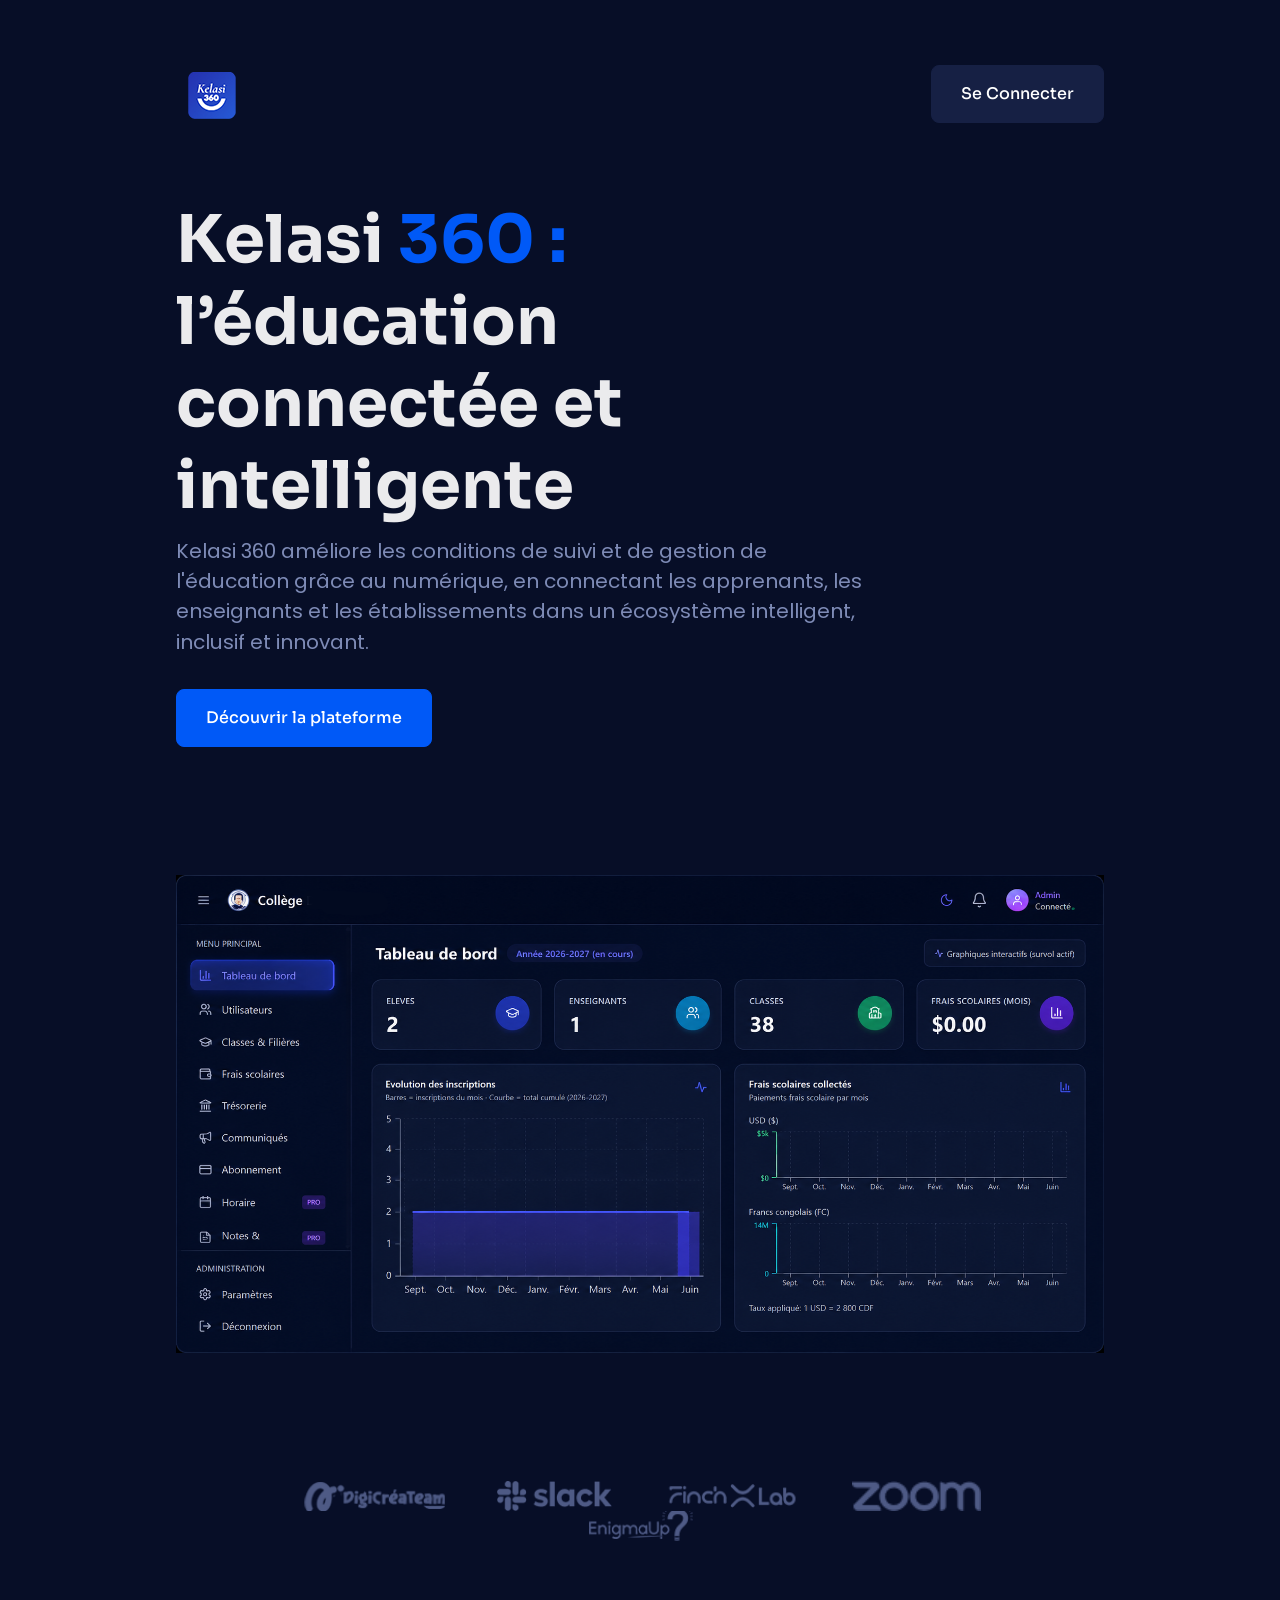
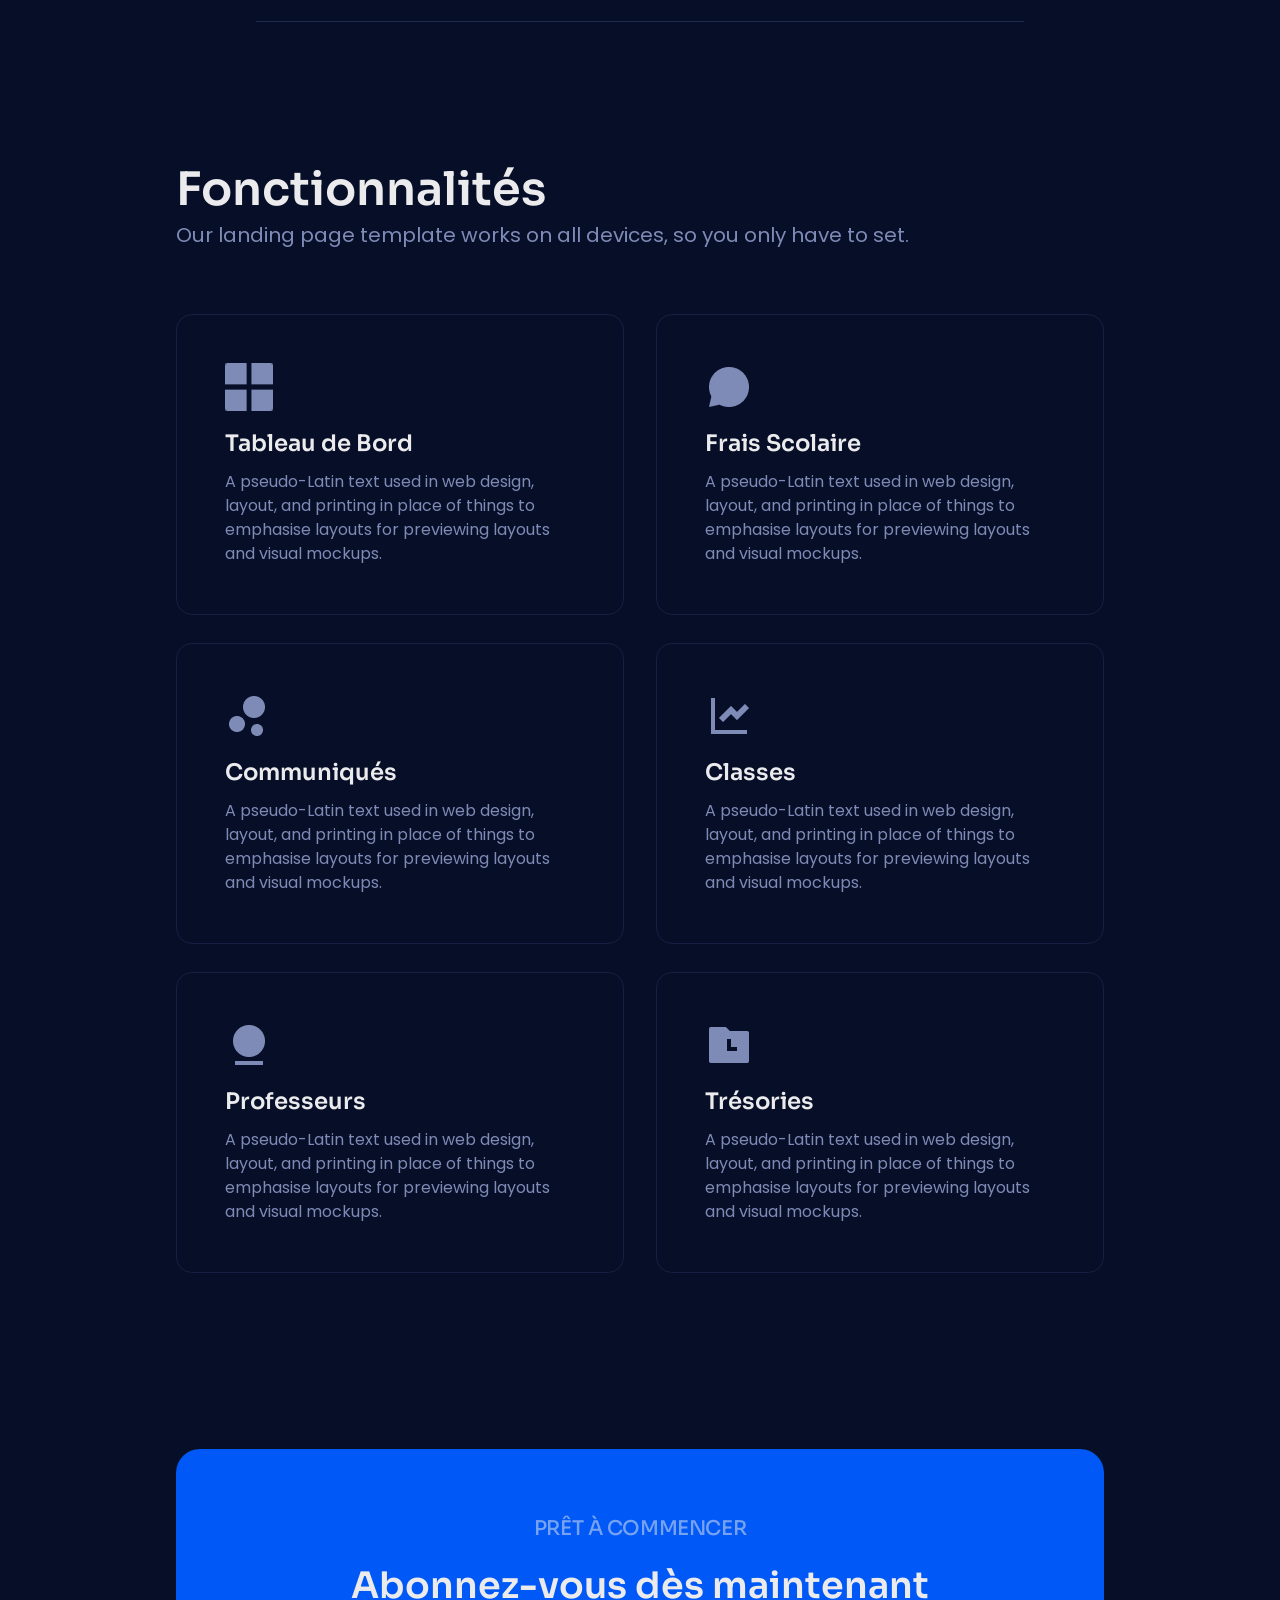
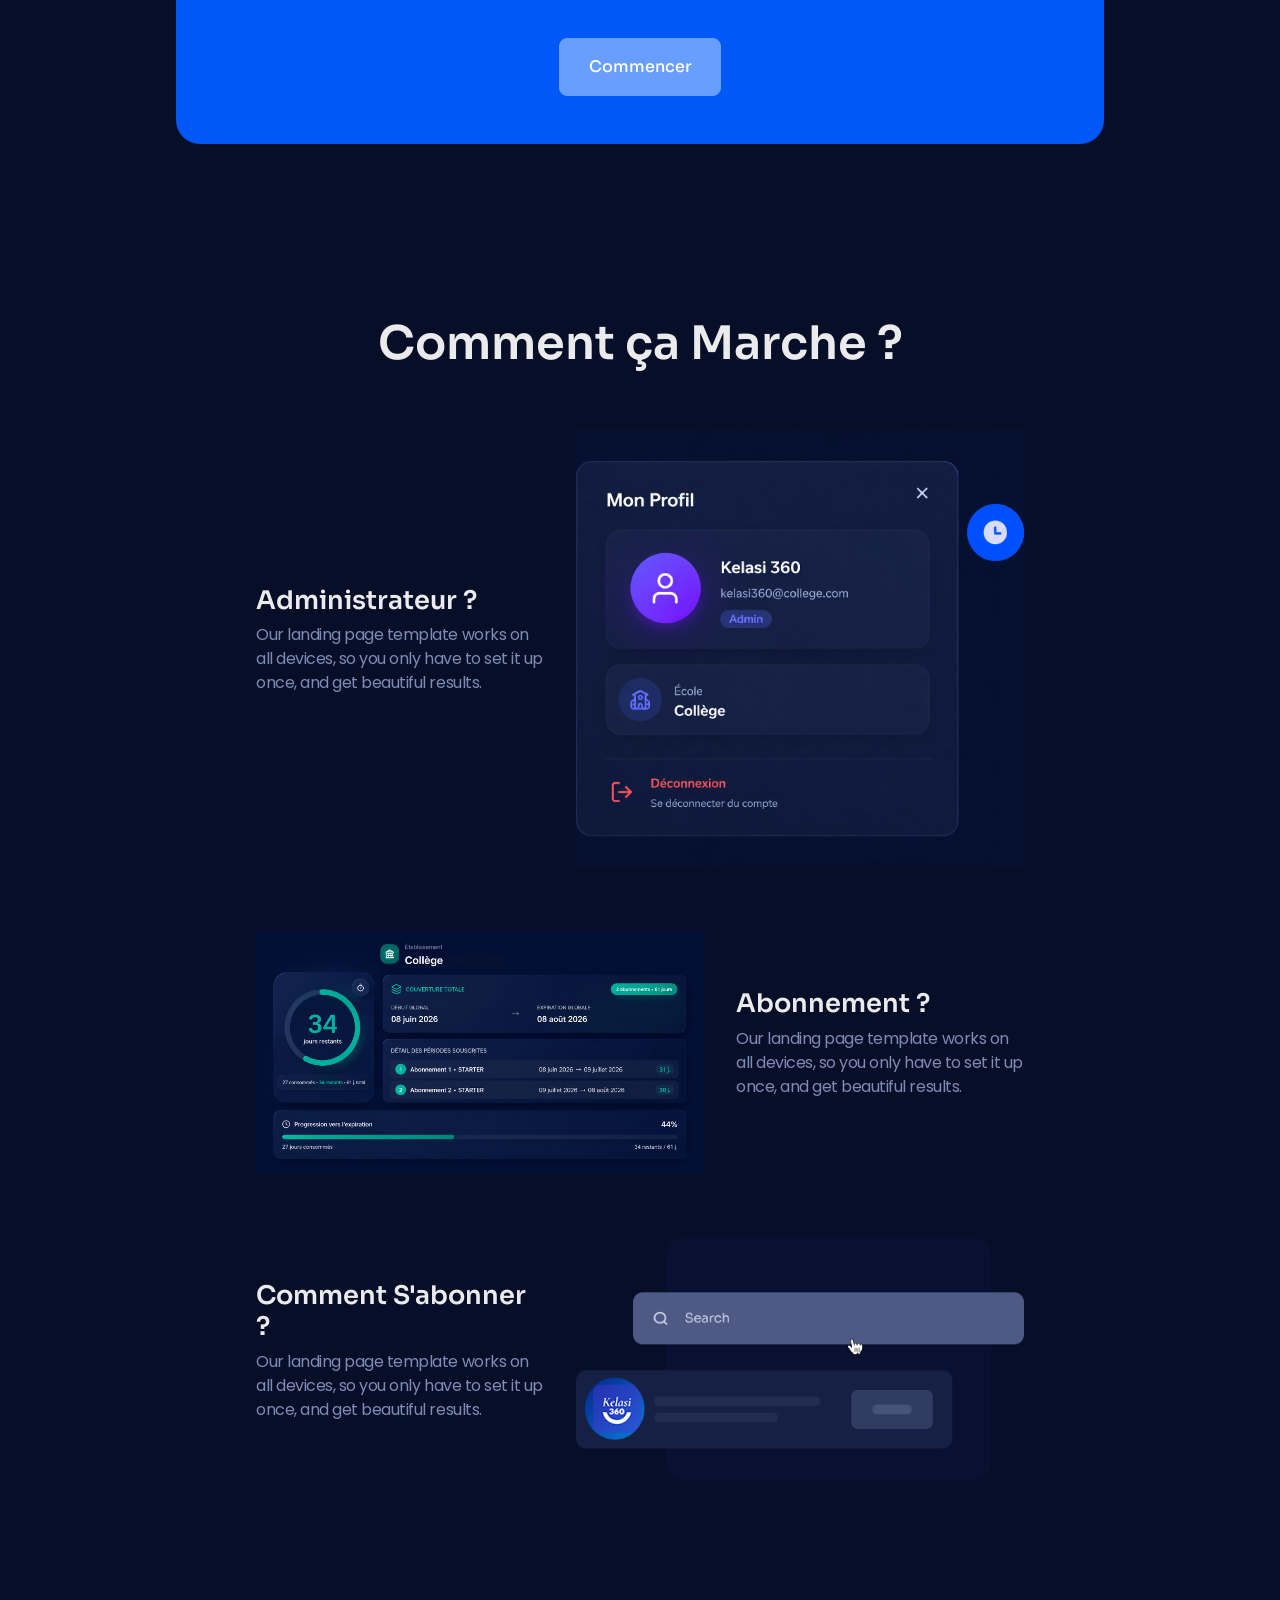
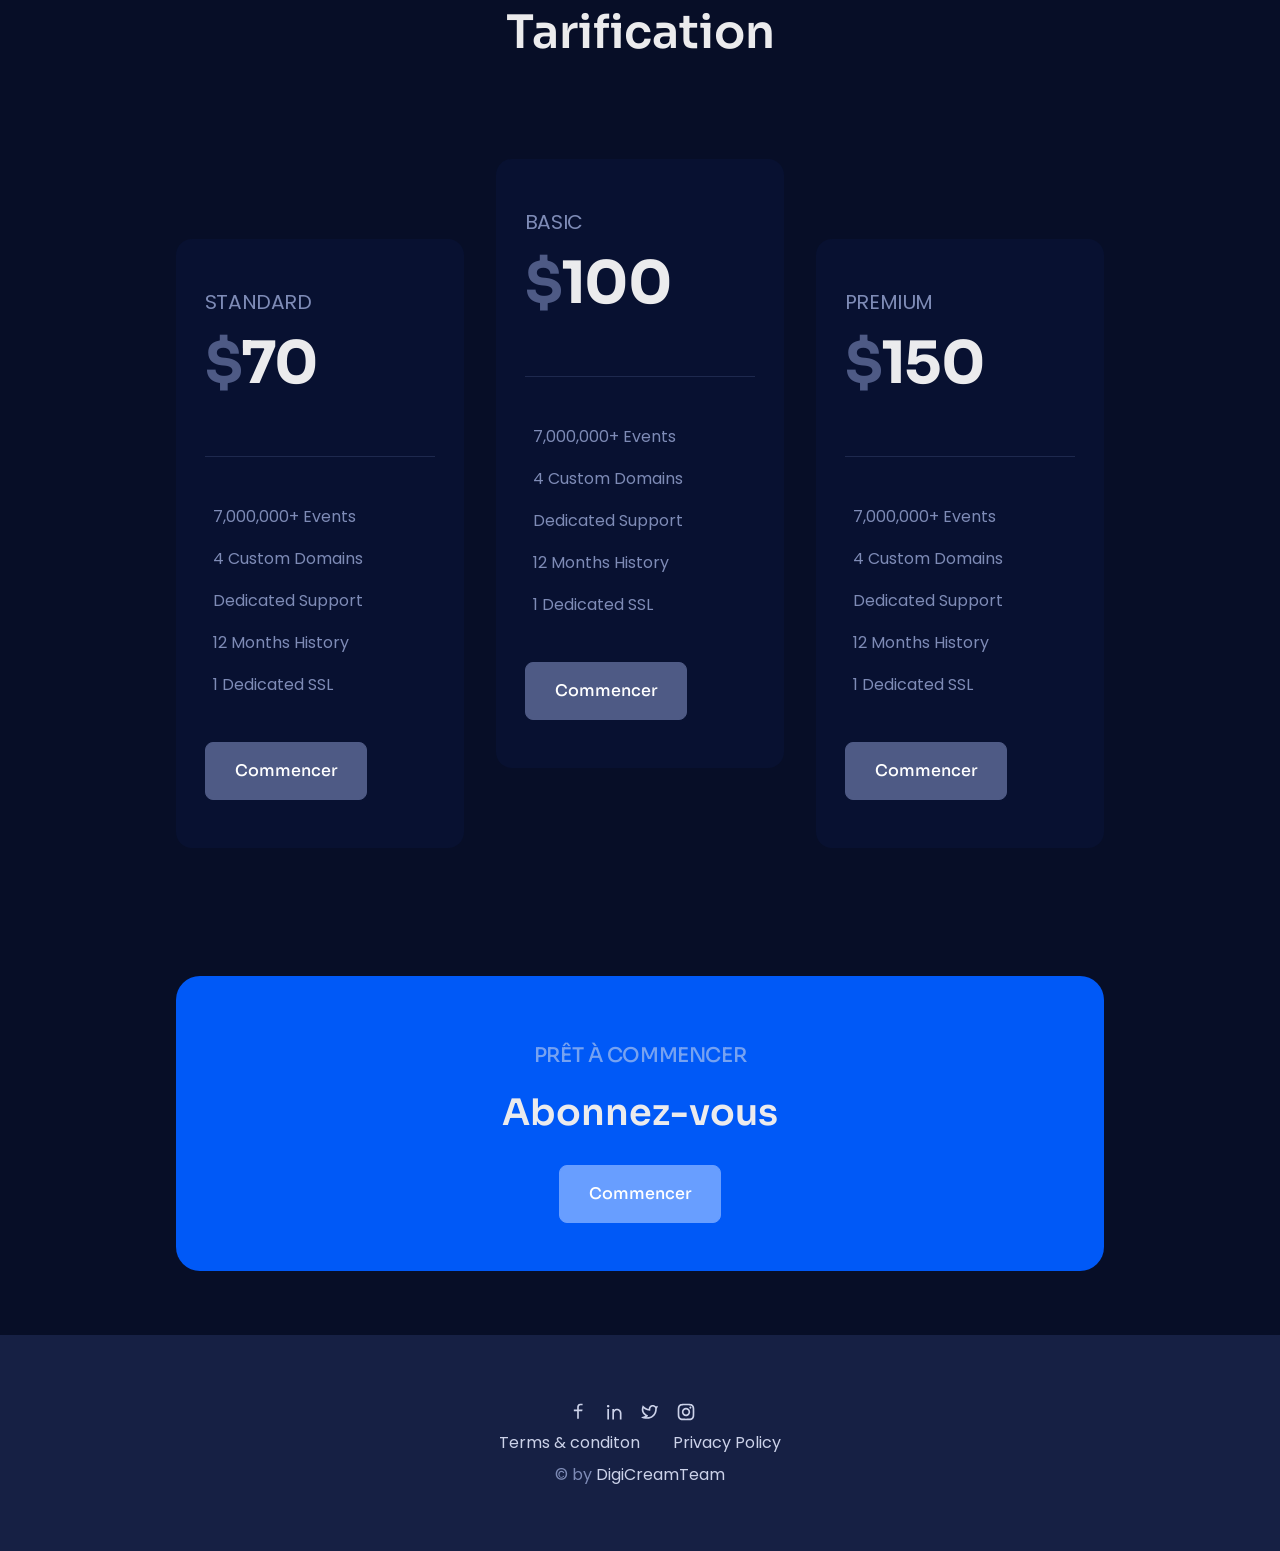
==== index.html @ bdb2fb19 "Add files via upload" ====
<!DOCTYPE html>
<html lang="en-US" dir="ltr">

  <head>
    <meta charset="utf-8">
    <meta http-equiv="X-UA-Compatible" content="IE=edge">
    <meta name="viewport" content="width=device-width, initial-scale=1">


    <!-- ===============================================-->
    <!--    Document Title-->
    <!-- ===============================================-->
    <title>Kelasi 360</title>


    <!-- ===============================================-->
    <!--    Favicons-->
    <!-- ===============================================-->
    <link rel="shortcut icon" type="image/x-icon" href="assets/img/gallery/logo.png">


    <!-- ===============================================-->
    <!--    Stylesheets-->
    <!-- ===============================================-->
    <link rel="stylesheet" href="assets/img/gallery/logo.png">
    <link href="assets/css/theme.css" rel="stylesheet" />

    <link href="assets/img/gallery/logo.png" rel="stylesheet">
  </head>


  <body>

    <!-- ===============================================-->
    <!--    Main Content-->
    <!-- ===============================================-->
    <main class="main" id="top">
      <nav class="navbar navbar-light sticky-top" data-navbar-darken-on-scroll="900">
        <div class="container pt-2"><a class="navbar-brand" href="index.html"> <img src="assets/img/gallery/logo.png" alt="..." /></a>
          <div class="navbar-nav ms-auto">
            <button class="btn btn-secondary">Se Connecter</button>
          </div>
        </div>
      </nav>


      <!-- ============================================-->
      <!-- <section> begin ============================-->
      <section class="mt-6">

        <div class="container">
          <div class="row align-items-center" style="margin-top: -70px;"> 
            <div class="col-md-9 col-lg-8 col-xl-5">
              <h1 class="display-3 lh-sm">Kelasi <span style="color:#0059F7;">360 : </span>  l’éducation connectée et intelligente</h1>
            </div>
            <div class="col-md-9 col-xl-5">
              <p class="fs-2">Kelasi 360 améliore les conditions de suivi et de gestion de l'éducation grâce au numérique,
              en connectant les apprenants, les enseignants et les établissements dans un écosystème intelligent,
              inclusif et innovant.</p>
              <button class="btn btn-primary mt-3">Découvrir la plateforme</button>
            </div>
          </div>
        </div>
        <!-- end of .container-->

      </section>
      <!-- <section> close ============================-->
      <!-- ============================================-->




      <!-- ============================================-->
      <!-- <section> begin ============================-->
      <section>

        <div class="container"><img class="img-fluid" src="assets/img/gallery/dashboard.png" alt="Dashboard" />
        </div>
        <!-- end of .container-->

      </section>
      <!-- <section> close ============================-->
      <!-- ============================================-->




      <!-- ============================================-->
      <!-- <section> begin ============================-->
      <section>

        <div class="container">
          <div class="row mx-md-5 px-md-5 d-flex justify-content-evenly">
            <div class="col-4 col-lg-auto mt-5 mt-lg-0"><img src="assets/img/gallery/brands/google.png" alt="Google" style="height:30px;" /></div>
            <div class="col-4 col-lg-auto mt-5 mt-lg-0"><img src="assets/img/gallery/brands/slack.png" alt="Slack" style="height:30px;" /></div>
            <div class="col-4 col-lg-auto mt-5 mt-lg-0"><img src="assets/img/gallery/brands/amazon.png" alt="Amazon" style="height:30px;" /></div>
            <div class="col-4 col-lg-auto mt-5 mt-lg-0"><img src="assets/img/gallery/brands/zoom.png" alt="Zoom" style="height:30px;" /></div>
            <div class="col-4 col-lg-auto mt-5 mt-lg-0"><img src="assets/img/gallery/brands/netflix.png" alt="Netflix" style="height:30px;" /></div>
          </div>
          <div class="px-xl-8 px-md-7">
            <hr class="mt-7 text-1000" />
          </div>
        </div>
        <!-- end of .container-->

      </section>
      <!-- <section> close ============================-->
      <!-- ============================================-->




      <!-- ============================================-->
      <!-- <section> begin ============================-->
      <section>

        <div class="container">
          <h1 class="display-6 fw-semi-bold"> Fonctionnalités </h1>
          <p class="fs-2">Our landing page template works on all devices, so you only have to set.</p>
          <div class="row mb-4 mt-6">
            <div class="col-md-6">
              <div class="border rounded-1 border-700 h-100 features-items">
                <div class="p-5"><img src="assets/img/gallery/dashboardicon.png" alt="Dashboard" style="width:48px;height:48px;" />
                  <h3 class="pt-3 lh-base">Tableau de Bord</h3>
                  <p class="mb-0">A pseudo-Latin text used in web design, layout, and printing in place of things to emphasise layouts for previewing layouts and visual mockups.</p>
                </div>
              </div>
            </div>
            <div class="col-md-6">
              <div class="border rounded-1 border-700 h-100 features-items">
                <div class="p-5"><img src="assets/img/gallery/comment.png" alt="Comment" style="width:48px;height:48px;" />
                  <h3 class="pt-3 lh-base">Frais Scolaire</h3>
                  <p class="mb-0">A pseudo-Latin text used in web design, layout, and printing in place of things to emphasise layouts for previewing layouts and visual mockups.</p>
                </div>
              </div>
            </div>
          </div>
          <div class="row mb-4">
            <div class="col-md-6">
              <div class="border rounded-1 border-700 h-100 features-items">
                <div class="p-5"><img src="assets/img/gallery/trilored.png" alt="Tailored" style="width:48px;height:48px;" />
                  <h3 class="pt-3 lh-base">Communiqués</h3>
                  <p class="mb-0">A pseudo-Latin text used in web design, layout, and printing in place of things to emphasise layouts for previewing layouts and visual mockups.</p>
                </div>
              </div>
            </div>
            <div class="col-md-6">
              <div class="border rounded-1 border-700 h-100 features-items">
                <div class="p-5"><img src="assets/img/gallery/statistics.png" alt="Statistic" style="width:48px;height:48px;" />
                  <h3 class="pt-3 lh-base">Classes</h3>
                  <p class="mb-0">A pseudo-Latin text used in web design, layout, and printing in place of things to emphasise layouts for previewing layouts and visual mockups.</p>
                </div>
              </div>
            </div>
          </div>
          <div class="row">
            <div class="col-md-6">
              <div class="border rounded-1 border-700 h-100 features-items">
                <div class="p-5"><img src="assets/img/gallery/profile.png" alt="Profiles" style="width:48px;height:48px;" />
                  <h3 class="pt-3 lh-base">Professeurs</h3>
                  <p class="mb-0">A pseudo-Latin text used in web design, layout, and printing in place of things to emphasise layouts for previewing layouts and visual mockups.</p>
                </div>
              </div>
            </div>
            <div class="col-md-6">
              <div class="border rounded-1 border-700 h-100 features-items">
                <div class="p-5"><img src="assets/img/gallery/folder.png" alt="Folders" style="width:48px;height:48px;" />
                  <h3 class="pt-3 lh-base">Trésories</h3>
                  <p class="mb-0">A pseudo-Latin text used in web design, layout, and printing in place of things to emphasise layouts for previewing layouts and visual mockups.</p>
                </div>
              </div>
            </div>
          </div>
        </div>
        <!-- end of .container-->

      </section>
      <!-- <section> close ============================-->
      <!-- ============================================-->




      <!-- ============================================-->
      <!-- <section> begin ============================-->
      <section class="mt-5">

        <div class="container">
          <div class="text-center">
            <div class="p-5 bg-primary rounded-3">
              <div class="py-3">
                <h4 class="opacity-50 ls-2 lh-base fw-medium">PRÊT À COMMENCER</h4>
                <h2 class="mt-3 fs-4 fs-sm-7 latter-sp-3 lh-base fw-semi-bold">Abonnez-vous dès maintenant</h2>
              </div>
              <div class="flex-center d-flex">
                <button class="btn btn-info">Commencer <span class="fas fa-arrow-right"></span></button>
              </div>
            </div>
          </div>
        </div>
        <!-- end of .container-->

      </section>
      <!-- <section> close ============================-->
      <!-- ============================================-->




      <!-- ============================================-->
      <!-- <section> begin ============================-->
      <section class="mt-5">

        <div class="container">
          <div class="text-center">
            <h1 class="display-6 fw-semi-bold">Comment ça Marche ?</h1>
          </div>
          <div class="row mt-6 flex-center justify-content-xl-evenly px-xl-5">
            <div class="col-md-7 col-lg-6 order-md-1"><img class="w-100" src="assets/img/gallery/comment1.png" alt="..." /></div>
            <div class="col-md-5 col-lg-4">
              <h3 class="fs-xl-7 fs-lg-4 fs-md-3 mt-5 mt-md-0">Administrateur ?</h3>
              <p class="fs-xl-1 ls-3 pe-xl-2"> Our landing page template works on all devices, so you only have to set it up once, and get beautiful results.</p>
            </div>
          </div>
          <div class="row mt-6 flex-center justify-content-xl-evenly px-xl-5">
            <div class="col-md-7 col-lg-6 false"><img class="w-100" src="assets/img/gallery/comment2.png" alt="..." /></div>
            <div class="col-md-5 col-lg-4">
              <h3 class="fs-xl-7 fs-lg-4 fs-md-3 mt-5 mt-md-0">Abonnement ?</h3>
              <p class="fs-xl-1 ls-3 pe-xl-2"> Our landing page template works on all devices, so you only have to set it up once, and get beautiful results.</p>
            </div>
          </div>
          <div class="row mt-6 flex-center justify-content-xl-evenly px-xl-5">
            <div class="col-md-7 col-lg-6 order-md-1"><img class="w-100" src="assets/img/gallery/comment3.png" alt="..." /></div>
            <div class="col-md-5 col-lg-4">
              <h3 class="fs-xl-7 fs-lg-4 fs-md-3 mt-5 mt-md-0">Comment S'abonner ?</h3>
              <p class="fs-xl-1 ls-3 pe-xl-2"> Our landing page template works on all devices, so you only have to set it up once, and get beautiful results.</p>
            </div>
          </div>
        </div>
        <!-- end of .container-->

      </section>
      <!-- <section> close ============================-->
      <!-- ============================================-->




      <!-- ============================================-->
      <!-- <section> begin ============================-->
      <section>

        <div class="container-lg">
          <div class="text-center"> 
            <h1 class="display-6 fw-semi-bold">Tarification</h1>
          </div>
          <div class="row flex-center">
            <div class="col-sm-9 col-md-4 mt-3">
              <div class="py-5 px-4 px-md-3 px-lg-4 rounded-1 bg-800 plans-cards mt-md-9">
                <p class="fs-2 ls-2">STANDARD</p>
                <h1 class="display-4 ls-3"><span class="text-600">$</span>70</h1>
                <hr class="hr mt-6 text-1000" />
                <ul class="mt-5 ps-0">
                  <li class="pricing-lists"><i class="fas fa-check-circle fa-lg me-2 text-600"></i>7,000,000+ Events</li>
                  <li class="pricing-lists"><i class="fas fa-check-circle fa-lg me-2 text-600"></i>4 Custom Domains</li>
                  <li class="pricing-lists"><i class="fas fa-check-circle fa-lg me-2 text-600"></i>Dedicated Support </li>
                  <li class="pricing-lists"><i class="fas fa-check-circle fa-lg me-2 text-600"></i>12 Months History</li>
                  <li class="pricing-lists"><i class="fas fa-check-circle fa-lg me-2 text-600"></i>1 Dedicated SSL</li>
                </ul>
                <button class="btn btn-gray mt-4">Commencer <span class="fas fa-arrow-right"></span></button>
              </div>
            </div>
            <div class="col-sm-9 col-md-4 mt-3">
              <div class="py-5 px-4 px-md-3 px-lg-4 rounded-1 bg-800 plans-cards mt-0">
                <p class="fs-2 ls-2">BASIC</p>
                <h1 class="display-4 ls-3"><span class="text-600">$</span>100</h1>
                <hr class="hr mt-6 text-1000" />
                <ul class="mt-5 ps-0">
                  <li class="pricing-lists"><i class="fas fa-check-circle fa-lg me-2 text-600"></i>7,000,000+ Events</li>
                  <li class="pricing-lists"><i class="fas fa-check-circle fa-lg me-2 text-600"></i>4 Custom Domains</li>
                  <li class="pricing-lists"><i class="fas fa-check-circle fa-lg me-2 text-600"></i>Dedicated Support </li>
                  <li class="pricing-lists"><i class="fas fa-check-circle fa-lg me-2 text-600"></i>12 Months History</li>
                  <li class="pricing-lists"><i class="fas fa-check-circle fa-lg me-2 text-600"></i>1 Dedicated SSL</li>
                </ul>
                <button class="btn btn-gray mt-4">Commencer <span class="fas fa-arrow-right"></span></button>
              </div>
            </div>
            <div class="col-sm-9 col-md-4 mt-3">
              <div class="py-5 px-4 px-md-3 px-lg-4 rounded-1 bg-800 plans-cards mt-md-9">
                <p class="fs-2 ls-2">PREMIUM</p>
                <h1 class="display-4 ls-3"><span class="text-600">$</span>150</h1>
                <hr class="hr mt-6 text-1000" />
                <ul class="mt-5 ps-0">
                  <li class="pricing-lists"><i class="fas fa-check-circle fa-lg me-2 text-600"></i>7,000,000+ Events</li>
                  <li class="pricing-lists"><i class="fas fa-check-circle fa-lg me-2 text-600"></i>4 Custom Domains</li>
                  <li class="pricing-lists"><i class="fas fa-check-circle fa-lg me-2 text-600"></i>Dedicated Support </li>
                  <li class="pricing-lists"><i class="fas fa-check-circle fa-lg me-2 text-600"></i>12 Months History</li>
                  <li class="pricing-lists"><i class="fas fa-check-circle fa-lg me-2 text-600"></i>1 Dedicated SSL</li>
                </ul>
                <button class="btn btn-gray mt-4">Commencer <span class="fas fa-arrow-right"></span></button>
              </div>
            </div>
          </div>
        </div>
        <!-- end of .container-->

      </section>
      <!-- <section> close ============================-->
      <!-- ============================================-->




      <!-- ============================================-->
      <!-- <section> begin ============================-->
      <section>

        <div class="container">
          <div class="text-center text-xl-start">
            <div class="p-5 bg-primary rounded-3 d-flex flex-column justify-content-xl-between flex-xl-row">
              <div class="py-3">
                <h4 class="opacity-50 ls-2 lh-base fw-medium">PRÊT À COMMENCER</h4>
                <h2 class="mt-3 fs-4 fs-sm-7 latter-sp-3 lh-base fw-semi-bold">Abonnez-vous</h2>
              </div>
              <div class="flex-center d-flex">
                <button class="btn btn-info">Commencer <span class="fas fa-arrow-right"></span></button>
              </div>
            </div>
          </div>
        </div>
        <!-- end of .container-->

      </section>
      <!-- <section> close ============================-->
      <!-- ============================================-->




      <!-- ============================================-->
      <!-- <section> begin ============================-->
      <section class="bg-secondary">

        <div class="container">
          <div class="row">
            <div class="col-xl-3 text-center text-xl-start"><a href="#!"><img class="footer-img me-xl-5 me-3" src="assets/img/gallery/facebook-line1.svg" alt="fb" style="width:20px;height:20px;" /></a><a href="#!"><img class="footer-img me-xl-5 me-3" src="assets/img/gallery/linkedin-line1.svg" alt="in" style="width:20px;height:20px;" /></a><a href="#!"><img class="footer-img me-xl-5 me-3" src="assets/img/gallery/twitter-line1.svg" alt="twitter" style="width:20px;height:20px;" /></a><a href="#!"><img class="footer-img me-xl-5 me-3" src="assets/img/gallery/instagram-line1.svg" alt="instragram" style="width:20px;height:20px;" /></a>
            </div>
            <div class="col-xl-4 pt-2 pt-xl-0">
              <p class="mb-0 text-center text-xl-end"><a class="text-300 text-decoration-none footer-link" href="#!"> Terms &amp; conditon </a><a class="text-300 text-decoration-none footer-link ps-4" href="#!">Privacy Policy </a>
              </p>
            </div>
            <div class="col-xl-5 pt-2 pt-xl-0 text-center text-xl-end">
              <p class="mb-0">&copy; by <a class="text-300" href="https://www.Digicreateam.com/" target="_blank"> DigiCreamTeam</a></p>
            </div>
          </div>
        </div>
        <!-- end of .container-->

      </section>
      <!-- <section> close ============================-->
      <!-- ============================================-->


    </main>
    <!-- ===============================================-->
    <!--    End of Main Content-->
    <!-- ===============================================-->




    <!-- ===============================================-->
    <!--    JavaScripts-->
    <!-- ===============================================-->
    <script src="vendors/@popperjs/popper.min.js"></script>
    <script src="vendors/bootstrap/bootstrap.min.js"></script>
    <script src="vendors/is/is.min.js"></script>
    <script src="vendors/swiper/swiper-bundle.min.js"></script>
    <link rel="preconnect" href="https://fonts.gstatic.com">
    <link href="https://fonts.googleapis.com/css2?family=Sora:wght@100;200;300;400;500;600;700;800&amp;display=swap" rel="stylesheet">
    <script src="assets/js/theme.js"></script>

    <link href="https://fonts.googleapis.com/css2?family=Poppins:ital,wght@0,200;0,300;0,400;0,500;0,600;0,700;0,800;0,900;1,200;1,300;1,400&amp;display=swap" rel="stylesheet">
  </body>

</html>
---- assets/css/theme.css ----
/* -------------------------------------------------------------------------- */
/*                                 Theme                                      */
/* -------------------------------------------------------------------------- */
/* prettier-ignore */
/* -------------------------------------------------------------------------- */
/*                                  Utilities                                 */
/* -------------------------------------------------------------------------- */
/*-----------------------------------------------
|   Bootstrap Styles
-----------------------------------------------*/
/*!
 * Bootstrap v5.0.0-alpha1 (https://getbootstrap.com/)
 * Copyright 2011-2020 The Bootstrap Authors
 * Copyright 2011-2020 Twitter, Inc.
 * Licensed under MIT (https://github.com/twbs/bootstrap/blob/main/LICENSE)
 */
:root {
  --bs-blue: #0059F7;
  --bs-indigo: #53ACF8;
  --bs-purple: #ad45f6;
  --bs-pink: #f6458e;
  --bs-red: #F55767;
  --bs-orange: #f6d845;
  --bs-yellow: #FFA024;
  --bs-green: #66BB6A;
  --bs-teal: #299EF3;
  --bs-cyan: #689EFF;
  --bs-white: #fff;
  --bs-gray: #4E5A85;
  --bs-gray-dark: #081131;
  --bs-primary: #0059F7;
  --bs-secondary: #162044;
  --bs-success: #66BB6A;
  --bs-info: #689EFF;
  --bs-warning: #FFA024;
  --bs-danger: #F55767;
  --bs-light: #F9FAFD;
  --bs-dark: #070E27;
  --bs-gray: #4E5A85;
  --bs-font-sans-serif: "Sora", "sans-serif", -apple-system, BlinkMacSystemFont, "Segoe UI", "Helvetica Neue", Arial, sans-serif, "Apple Color Emoji", "Segoe UI Emoji", "Segoe UI Symbol";
  --bs-font-monospace: "SFMono-Regular", Menlo, Monaco, Consolas, "Liberation Mono", "Courier New", monospace;
  --bs-gradient: linear-gradient(180deg, rgba(255, 255, 255, 0.15), rgba(255, 255, 255, 0));
}

*,
*::before,
*::after {
  -webkit-box-sizing: border-box;
  box-sizing: border-box;
}

@media (prefers-reduced-motion: no-preference) {
  :root {
    scroll-behavior: smooth;
  }
}

body {
  margin: 0;
  font-family: "Poppins", -apple-system, BlinkMacSystemFont, "Segoe UI", "Helvetica Neue", Arial, sans-serif, "Apple Color Emoji", "Segoe UI Emoji", "Segoe UI Symbol";
  font-size: 1rem;
  font-weight: 400;
  line-height: 1.5;
  color: #7E8BB6;
  background-color: #070E27;
  -webkit-text-size-adjust: 100%;
  -webkit-tap-highlight-color: rgba(0, 0, 0, 0);
}

[tabindex="-1"]:focus:not(:focus-visible) {
  outline: 0 !important;
}

hr {
  margin: 1rem 0;
  color: #CCD2E9;
  background-color: currentColor;
  border: 0;
  opacity: 1;
}

hr:not([size]) {
  height: 1px;
}

h1, .h1, h2, .h2, h3, .h3, h4, .h4, h5, .h5, h6, .h6 {
  margin-top: 0;
  margin-bottom: 0.5rem;
  font-family: "Sora", "sans-serif", -apple-system, BlinkMacSystemFont, "Segoe UI", "Helvetica Neue", Arial, sans-serif, "Apple Color Emoji", "Segoe UI Emoji", "Segoe UI Symbol";
  font-weight: 600;
  line-height: 1.2;
  color: #EBEBED;
}

h1, .h1 {
  font-size: calc(1.3052rem + 0.66244vw);
}

@media (min-width: 1200px) {
  h1, .h1 {
    font-size: 1.80203rem;
  }
}

h2, .h2 {
  font-size: calc(1.28518rem + 0.42217vw);
}

@media (min-width: 1200px) {
  h2, .h2 {
    font-size: 1.60181rem;
  }
}

h3, .h3 {
  font-size: calc(1.26738rem + 0.20859vw);
}

@media (min-width: 1200px) {
  h3, .h3 {
    font-size: 1.42383rem;
  }
}

h4, .h4 {
  font-size: calc(1.25156rem + 0.01875vw);
}

@media (min-width: 1200px) {
  h4, .h4 {
    font-size: 1.26563rem;
  }
}

h5, .h5 {
  font-size: 1.125rem;
}

h6, .h6 {
  font-size: 0.88889rem;
}

p {
  margin-top: 0;
  margin-bottom: 1rem;
}

abbr[title],
abbr[data-bs-original-title] {
  text-decoration: underline;
  -webkit-text-decoration: underline dotted;
  text-decoration: underline dotted;
  cursor: help;
  -webkit-text-decoration-skip-ink: none;
  text-decoration-skip-ink: none;
}

address {
  margin-bottom: 1rem;
  font-style: normal;
  line-height: inherit;
}

ol,
ul {
  padding-left: 2rem;
}

ol,
ul,
dl {
  margin-top: 0;
  margin-bottom: 1rem;
}

ol ol,
ul ul,
ol ul,
ul ol {
  margin-bottom: 0;
}

dt {
  font-weight: 700;
}

dd {
  margin-bottom: .5rem;
  margin-left: 0;
}

blockquote {
  margin: 0 0 1rem;
}

b,
strong {
  font-weight: 800;
}

small, .small {
  font-size: 75%;
}

mark, .mark {
  padding: 0.2em;
  background-color: #fcf8e3;
}

sub,
sup {
  position: relative;
  font-size: 0.75em;
  line-height: 0;
  vertical-align: baseline;
}

sub {
  bottom: -.25em;
}

sup {
  top: -.5em;
}

a {
  color: #0059F7;
  text-decoration: none;
}

a:hover {
  color: #0047c6;
  text-decoration: underline;
}

a:not([href]):not([class]), a:not([href]):not([class]):hover {
  color: inherit;
  text-decoration: none;
}

pre,
code,
kbd,
samp {
  font-family: var(--bs-font-monospace);
  font-size: 1em;
  direction: ltr /* rtl:ignore */;
  unicode-bidi: bidi-override;
}

pre {
  display: block;
  margin-top: 0;
  margin-bottom: 1rem;
  overflow: auto;
  font-size: 75%;
}

pre code {
  font-size: inherit;
  color: inherit;
  word-break: normal;
}

code {
  font-size: 75%;
  color: #f6458e;
  word-wrap: break-word;
}

a > code {
  color: inherit;
}

kbd {
  padding: 0.2rem 0.4rem;
  font-size: 75%;
  color: #fff;
  background-color: #070E27;
  border-radius: 1rem;
}

kbd kbd {
  padding: 0;
  font-size: 1em;
  font-weight: 700;
}

figure {
  margin: 0 0 1rem;
}

img,
svg {
  vertical-align: middle;
}

table {
  caption-side: bottom;
  border-collapse: collapse;
}

caption {
  padding-top: 0.5rem;
  padding-bottom: 0.5rem;
  color: #7E8BB6;
  text-align: left;
}

th {
  text-align: inherit;
  text-align: -webkit-match-parent;
}

thead,
tbody,
tfoot,
tr,
td,
th {
  border-color: inherit;
  border-style: solid;
  border-width: 0;
}

label {
  display: inline-block;
}

button {
  border-radius: 0;
}

button:focus:not(:focus-visible) {
  outline: 0;
}

input,
button,
select,
optgroup,
textarea {
  margin: 0;
  font-family: inherit;
  font-size: inherit;
  line-height: inherit;
}

button,
select {
  text-transform: none;
}

[role="button"] {
  cursor: pointer;
}

select {
  word-wrap: normal;
}

[list]::-webkit-calendar-picker-indicator {
  display: none;
}

button,
[type="button"],
[type="reset"],
[type="submit"] {
  -webkit-appearance: button;
}

button:not(:disabled),
[type="button"]:not(:disabled),
[type="reset"]:not(:disabled),
[type="submit"]:not(:disabled) {
  cursor: pointer;
}

::-moz-focus-inner {
  padding: 0;
  border-style: none;
}

textarea {
  resize: vertical;
}

fieldset {
  min-width: 0;
  padding: 0;
  margin: 0;
  border: 0;
}

legend {
  float: left;
  width: 100%;
  padding: 0;
  margin-bottom: 0.5rem;
  font-size: calc(1.275rem + 0.3vw);
  line-height: inherit;
}

@media (min-width: 1200px) {
  legend {
    font-size: 1.5rem;
  }
}

legend + * {
  clear: left;
}

::-webkit-datetime-edit-fields-wrapper,
::-webkit-datetime-edit-text,
::-webkit-datetime-edit-minute,
::-webkit-datetime-edit-hour-field,
::-webkit-datetime-edit-day-field,
::-webkit-datetime-edit-month-field,
::-webkit-datetime-edit-year-field {
  padding: 0;
}

::-webkit-inner-spin-button {
  height: auto;
}

[type="search"] {
  outline-offset: -2px;
  -webkit-appearance: textfield;
}

/* rtl:raw:
[type="tel"],
[type="url"],
[type="email"],
[type="number"] {
  direction: ltr;
}
*/
::-webkit-search-decoration {
  -webkit-appearance: none;
}

::-webkit-color-swatch-wrapper {
  padding: 0;
}

::file-selector-button {
  font: inherit;
}

::-webkit-file-upload-button {
  font: inherit;
  -webkit-appearance: button;
}

output {
  display: inline-block;
}

iframe {
  border: 0;
}

summary {
  display: list-item;
  cursor: pointer;
}

progress {
  vertical-align: baseline;
}

[hidden] {
  display: none !important;
}

.lead {
  font-size: 1.2rem;
  font-weight: 400;
}

.display-1 {
  font-size: calc(1.64516rem + 4.7419vw);
  font-weight: 700;
  line-height: 1;
}

@media (min-width: 1200px) {
  .display-1 {
    font-size: 5.20158rem;
  }
}

.display-2 {
  font-size: calc(1.58736rem + 4.04835vw);
  font-weight: 700;
  line-height: 1;
}

@media (min-width: 1200px) {
  .display-2 {
    font-size: 4.62363rem;
  }
}

.display-3 {
  font-size: calc(1.53599rem + 3.43187vw);
  font-weight: 700;
  line-height: 1;
}

@media (min-width: 1200px) {
  .display-3 {
    font-size: 4.10989rem;
  }
}

.display-4 {
  font-size: calc(1.49032rem + 2.88388vw);
  font-weight: 700;
  line-height: 1;
}

@media (min-width: 1200px) {
  .display-4 {
    font-size: 3.65324rem;
  }
}

.display-5 {
  font-size: calc(1.44973rem + 2.39679vw);
  font-weight: 700;
  line-height: 1;
}

@media (min-width: 1200px) {
  .display-5 {
    font-size: 3.24732rem;
  }
}

.display-6 {
  font-size: calc(1.41365rem + 1.96381vw);
  font-weight: 700;
  line-height: 1;
}

@media (min-width: 1200px) {
  .display-6 {
    font-size: 2.88651rem;
  }
}

.list-unstyled {
  padding-left: 0;
  list-style: none;
}

.list-inline {
  padding-left: 0;
  list-style: none;
}

.list-inline-item {
  display: inline-block;
}

.list-inline-item:not(:last-child) {
  margin-right: 0.5rem;
}

.initialism {
  font-size: 75%;
  text-transform: uppercase;
}

.blockquote {
  margin-bottom: 1rem;
  font-size: 1.2rem;
}

.blockquote > :last-child {
  margin-bottom: 0;
}

.blockquote-footer {
  margin-top: -1rem;
  margin-bottom: 1rem;
  font-size: 75%;
  color: #4E5A85;
}

.blockquote-footer::before {
  content: "\2014\00A0";
}

.img-fluid {
  max-width: 100%;
  height: auto;
}

.img-thumbnail {
  padding: 0.25rem;
  background-color: #070E27;
  border: 1px solid #CCD2E9;
  border-radius: 0.25rem;
  max-width: 100%;
  height: auto;
}

.figure {
  display: inline-block;
}

.figure-img {
  margin-bottom: 0.5rem;
  line-height: 1;
}

.figure-caption {
  font-size: 75%;
  color: #4E5A85;
}

.container,
.container-fluid,
.container-sm,
.container-md,
.container-lg,
.container-xl,
.container-xxl {
  width: 100%;
  padding-right: var(--bs-gutter-x, 1rem);
  padding-left: var(--bs-gutter-x, 1rem);
  margin-right: auto;
  margin-left: auto;
}

@media (min-width: 576px) {
  .container, .container-sm {
    max-width: 540px;
  }
}

@media (min-width: 768px) {
  .container, .container-sm, .container-md {
    max-width: 720px;
  }
}

@media (min-width: 992px) {
  .container, .container-sm, .container-md, .container-lg {
    max-width: 960px;
  }
}

@media (min-width: 1300px) {
  .container, .container-sm, .container-md, .container-lg, .container-xl {
    max-width: 1240px;
  }
}

@media (min-width: 1540px) {
  .container, .container-sm, .container-md, .container-lg, .container-xl, .container-xxl {
    max-width: 1480px;
  }
}

.row {
  --bs-gutter-x: 2rem;
  --bs-gutter-y: 0;
  display: -webkit-box;
  display: -ms-flexbox;
  display: flex;
  -ms-flex-wrap: wrap;
  flex-wrap: wrap;
  margin-top: calc(var(--bs-gutter-y) * -1);
  margin-right: calc(var(--bs-gutter-x) / -2);
  margin-left: calc(var(--bs-gutter-x) / -2);
}

.row > * {
  -ms-flex-negative: 0;
  flex-shrink: 0;
  width: 100%;
  max-width: 100%;
  padding-right: calc(var(--bs-gutter-x) / 2);
  padding-left: calc(var(--bs-gutter-x) / 2);
  margin-top: var(--bs-gutter-y);
}

.col {
  -webkit-box-flex: 1;
  -ms-flex: 1 0 0%;
  flex: 1 0 0%;
}

.row-cols-auto > * {
  -webkit-box-flex: 0;
  -ms-flex: 0 0 auto;
  flex: 0 0 auto;
  width: auto;
}

.row-cols-1 > * {
  -webkit-box-flex: 0;
  -ms-flex: 0 0 auto;
  flex: 0 0 auto;
  width: 100%;
}

.row-cols-2 > * {
  -webkit-box-flex: 0;
  -ms-flex: 0 0 auto;
  flex: 0 0 auto;
  width: 50%;
}

.row-cols-3 > * {
  -webkit-box-flex: 0;
  -ms-flex: 0 0 auto;
  flex: 0 0 auto;
  width: 33.33333%;
}

.row-cols-4 > * {
  -webkit-box-flex: 0;
  -ms-flex: 0 0 auto;
  flex: 0 0 auto;
  width: 25%;
}

.row-cols-5 > * {
  -webkit-box-flex: 0;
  -ms-flex: 0 0 auto;
  flex: 0 0 auto;
  width: 20%;
}

.row-cols-6 > * {
  -webkit-box-flex: 0;
  -ms-flex: 0 0 auto;
  flex: 0 0 auto;
  width: 16.66667%;
}

.col-auto {
  -webkit-box-flex: 0;
  -ms-flex: 0 0 auto;
  flex: 0 0 auto;
  width: auto;
}

.col-1 {
  -webkit-box-flex: 0;
  -ms-flex: 0 0 auto;
  flex: 0 0 auto;
  width: 8.33333%;
}

.col-2 {
  -webkit-box-flex: 0;
  -ms-flex: 0 0 auto;
  flex: 0 0 auto;
  width: 16.66667%;
}

.col-3 {
  -webkit-box-flex: 0;
  -ms-flex: 0 0 auto;
  flex: 0 0 auto;
  width: 25%;
}

.col-4 {
  -webkit-box-flex: 0;
  -ms-flex: 0 0 auto;
  flex: 0 0 auto;
  width: 33.33333%;
}

.col-5 {
  -webkit-box-flex: 0;
  -ms-flex: 0 0 auto;
  flex: 0 0 auto;
  width: 41.66667%;
}

.col-6 {
  -webkit-box-flex: 0;
  -ms-flex: 0 0 auto;
  flex: 0 0 auto;
  width: 50%;
}

.col-7 {
  -webkit-box-flex: 0;
  -ms-flex: 0 0 auto;
  flex: 0 0 auto;
  width: 58.33333%;
}

.col-8 {
  -webkit-box-flex: 0;
  -ms-flex: 0 0 auto;
  flex: 0 0 auto;
  width: 66.66667%;
}

.col-9 {
  -webkit-box-flex: 0;
  -ms-flex: 0 0 auto;
  flex: 0 0 auto;
  width: 75%;
}

.col-10 {
  -webkit-box-flex: 0;
  -ms-flex: 0 0 auto;
  flex: 0 0 auto;
  width: 83.33333%;
}

.col-11 {
  -webkit-box-flex: 0;
  -ms-flex: 0 0 auto;
  flex: 0 0 auto;
  width: 91.66667%;
}

.col-12 {
  -webkit-box-flex: 0;
  -ms-flex: 0 0 auto;
  flex: 0 0 auto;
  width: 100%;
}

.offset-1 {
  margin-left: 8.33333%;
}

.offset-2 {
  margin-left: 16.66667%;
}

.offset-3 {
  margin-left: 25%;
}

.offset-4 {
  margin-left: 33.33333%;
}

.offset-5 {
  margin-left: 41.66667%;
}

.offset-6 {
  margin-left: 50%;
}

.offset-7 {
  margin-left: 58.33333%;
}

.offset-8 {
  margin-left: 66.66667%;
}

.offset-9 {
  margin-left: 75%;
}

.offset-10 {
  margin-left: 83.33333%;
}

.offset-11 {
  margin-left: 91.66667%;
}

.g-0,
.gx-0 {
  --bs-gutter-x: 0;
}

.g-0,
.gy-0 {
  --bs-gutter-y: 0;
}

.g-1,
.gx-1 {
  --bs-gutter-x: 0.25rem;
}

.g-1,
.gy-1 {
  --bs-gutter-y: 0.25rem;
}

.g-2,
.gx-2 {
  --bs-gutter-x: 0.5rem;
}

.g-2,
.gy-2 {
  --bs-gutter-y: 0.5rem;
}

.g-3,
.gx-3 {
  --bs-gutter-x: 1rem;
}

.g-3,
.gy-3 {
  --bs-gutter-y: 1rem;
}

.g-4,
.gx-4 {
  --bs-gutter-x: 1.8rem;
}

.g-4,
.gy-4 {
  --bs-gutter-y: 1.8rem;
}

.g-5,
.gx-5 {
  --bs-gutter-x: 3rem;
}

.g-5,
.gy-5 {
  --bs-gutter-y: 3rem;
}

.g-6,
.gx-6 {
  --bs-gutter-x: 4rem;
}

.g-6,
.gy-6 {
  --bs-gutter-y: 4rem;
}

.g-7,
.gx-7 {
  --bs-gutter-x: 5rem;
}

.g-7,
.gy-7 {
  --bs-gutter-y: 5rem;
}

.g-8,
.gx-8 {
  --bs-gutter-x: 7.5rem;
}

.g-8,
.gy-8 {
  --bs-gutter-y: 7.5rem;
}

.g-9,
.gx-9 {
  --bs-gutter-x: 10rem;
}

.g-9,
.gy-9 {
  --bs-gutter-y: 10rem;
}

.g-10,
.gx-10 {
  --bs-gutter-x: 12.5rem;
}

.g-10,
.gy-10 {
  --bs-gutter-y: 12.5rem;
}

.g-11,
.gx-11 {
  --bs-gutter-x: 15rem;
}

.g-11,
.gy-11 {
  --bs-gutter-y: 15rem;
}

@media (min-width: 576px) {
  .col-sm {
    -webkit-box-flex: 1;
    -ms-flex: 1 0 0%;
    flex: 1 0 0%;
  }
  .row-cols-sm-auto > * {
    -webkit-box-flex: 0;
    -ms-flex: 0 0 auto;
    flex: 0 0 auto;
    width: auto;
  }
  .row-cols-sm-1 > * {
    -webkit-box-flex: 0;
    -ms-flex: 0 0 auto;
    flex: 0 0 auto;
    width: 100%;
  }
  .row-cols-sm-2 > * {
    -webkit-box-flex: 0;
    -ms-flex: 0 0 auto;
    flex: 0 0 auto;
    width: 50%;
  }
  .row-cols-sm-3 > * {
    -webkit-box-flex: 0;
    -ms-flex: 0 0 auto;
    flex: 0 0 auto;
    width: 33.33333%;
  }
  .row-cols-sm-4 > * {
    -webkit-box-flex: 0;
    -ms-flex: 0 0 auto;
    flex: 0 0 auto;
    width: 25%;
  }
  .row-cols-sm-5 > * {
    -webkit-box-flex: 0;
    -ms-flex: 0 0 auto;
    flex: 0 0 auto;
    width: 20%;
  }
  .row-cols-sm-6 > * {
    -webkit-box-flex: 0;
    -ms-flex: 0 0 auto;
    flex: 0 0 auto;
    width: 16.66667%;
  }
  .col-sm-auto {
    -webkit-box-flex: 0;
    -ms-flex: 0 0 auto;
    flex: 0 0 auto;
    width: auto;
  }
  .col-sm-1 {
    -webkit-box-flex: 0;
    -ms-flex: 0 0 auto;
    flex: 0 0 auto;
    width: 8.33333%;
  }
  .col-sm-2 {
    -webkit-box-flex: 0;
    -ms-flex: 0 0 auto;
    flex: 0 0 auto;
    width: 16.66667%;
  }
  .col-sm-3 {
    -webkit-box-flex: 0;
    -ms-flex: 0 0 auto;
    flex: 0 0 auto;
    width: 25%;
  }
  .col-sm-4 {
    -webkit-box-flex: 0;
    -ms-flex: 0 0 auto;
    flex: 0 0 auto;
    width: 33.33333%;
  }
  .col-sm-5 {
    -webkit-box-flex: 0;
    -ms-flex: 0 0 auto;
    flex: 0 0 auto;
    width: 41.66667%;
  }
  .col-sm-6 {
    -webkit-box-flex: 0;
    -ms-flex: 0 0 auto;
    flex: 0 0 auto;
    width: 50%;
  }
  .col-sm-7 {
    -webkit-box-flex: 0;
    -ms-flex: 0 0 auto;
    flex: 0 0 auto;
    width: 58.33333%;
  }
  .col-sm-8 {
    -webkit-box-flex: 0;
    -ms-flex: 0 0 auto;
    flex: 0 0 auto;
    width: 66.66667%;
  }
  .col-sm-9 {
    -webkit-box-flex: 0;
    -ms-flex: 0 0 auto;
    flex: 0 0 auto;
    width: 75%;
  }
  .col-sm-10 {
    -webkit-box-flex: 0;
    -ms-flex: 0 0 auto;
    flex: 0 0 auto;
    width: 83.33333%;
  }
  .col-sm-11 {
    -webkit-box-flex: 0;
    -ms-flex: 0 0 auto;
    flex: 0 0 auto;
    width: 91.66667%;
  }
  .col-sm-12 {
    -webkit-box-flex: 0;
    -ms-flex: 0 0 auto;
    flex: 0 0 auto;
    width: 100%;
  }
  .offset-sm-0 {
    margin-left: 0;
  }
  .offset-sm-1 {
    margin-left: 8.33333%;
  }
  .offset-sm-2 {
    margin-left: 16.66667%;
  }
  .offset-sm-3 {
    margin-left: 25%;
  }
  .offset-sm-4 {
    margin-left: 33.33333%;
  }
  .offset-sm-5 {
    margin-left: 41.66667%;
  }
  .offset-sm-6 {
    margin-left: 50%;
  }
  .offset-sm-7 {
    margin-left: 58.33333%;
  }
  .offset-sm-8 {
    margin-left: 66.66667%;
  }
  .offset-sm-9 {
    margin-left: 75%;
  }
  .offset-sm-10 {
    margin-left: 83.33333%;
  }
  .offset-sm-11 {
    margin-left: 91.66667%;
  }
  .g-sm-0,
  .gx-sm-0 {
    --bs-gutter-x: 0;
  }
  .g-sm-0,
  .gy-sm-0 {
    --bs-gutter-y: 0;
  }
  .g-sm-1,
  .gx-sm-1 {
    --bs-gutter-x: 0.25rem;
  }
  .g-sm-1,
  .gy-sm-1 {
    --bs-gutter-y: 0.25rem;
  }
  .g-sm-2,
  .gx-sm-2 {
    --bs-gutter-x: 0.5rem;
  }
  .g-sm-2,
  .gy-sm-2 {
    --bs-gutter-y: 0.5rem;
  }
  .g-sm-3,
  .gx-sm-3 {
    --bs-gutter-x: 1rem;
  }
  .g-sm-3,
  .gy-sm-3 {
    --bs-gutter-y: 1rem;
  }
  .g-sm-4,
  .gx-sm-4 {
    --bs-gutter-x: 1.8rem;
  }
  .g-sm-4,
  .gy-sm-4 {
    --bs-gutter-y: 1.8rem;
  }
  .g-sm-5,
  .gx-sm-5 {
    --bs-gutter-x: 3rem;
  }
  .g-sm-5,
  .gy-sm-5 {
    --bs-gutter-y: 3rem;
  }
  .g-sm-6,
  .gx-sm-6 {
    --bs-gutter-x: 4rem;
  }
  .g-sm-6,
  .gy-sm-6 {
    --bs-gutter-y: 4rem;
  }
  .g-sm-7,
  .gx-sm-7 {
    --bs-gutter-x: 5rem;
  }
  .g-sm-7,
  .gy-sm-7 {
    --bs-gutter-y: 5rem;
  }
  .g-sm-8,
  .gx-sm-8 {
    --bs-gutter-x: 7.5rem;
  }
  .g-sm-8,
  .gy-sm-8 {
    --bs-gutter-y: 7.5rem;
  }
  .g-sm-9,
  .gx-sm-9 {
    --bs-gutter-x: 10rem;
  }
  .g-sm-9,
  .gy-sm-9 {
    --bs-gutter-y: 10rem;
  }
  .g-sm-10,
  .gx-sm-10 {
    --bs-gutter-x: 12.5rem;
  }
  .g-sm-10,
  .gy-sm-10 {
    --bs-gutter-y: 12.5rem;
  }
  .g-sm-11,
  .gx-sm-11 {
    --bs-gutter-x: 15rem;
  }
  .g-sm-11,
  .gy-sm-11 {
    --bs-gutter-y: 15rem;
  }
}

@media (min-width: 768px) {
  .col-md {
    -webkit-box-flex: 1;
    -ms-flex: 1 0 0%;
    flex: 1 0 0%;
  }
  .row-cols-md-auto > * {
    -webkit-box-flex: 0;
    -ms-flex: 0 0 auto;
    flex: 0 0 auto;
    width: auto;
  }
  .row-cols-md-1 > * {
    -webkit-box-flex: 0;
    -ms-flex: 0 0 auto;
    flex: 0 0 auto;
    width: 100%;
  }
  .row-cols-md-2 > * {
    -webkit-box-flex: 0;
    -ms-flex: 0 0 auto;
    flex: 0 0 auto;
    width: 50%;
  }
  .row-cols-md-3 > * {
    -webkit-box-flex: 0;
    -ms-flex: 0 0 auto;
    flex: 0 0 auto;
    width: 33.33333%;
  }
  .row-cols-md-4 > * {
    -webkit-box-flex: 0;
    -ms-flex: 0 0 auto;
    flex: 0 0 auto;
    width: 25%;
  }
  .row-cols-md-5 > * {
    -webkit-box-flex: 0;
    -ms-flex: 0 0 auto;
    flex: 0 0 auto;
    width: 20%;
  }
  .row-cols-md-6 > * {
    -webkit-box-flex: 0;
    -ms-flex: 0 0 auto;
    flex: 0 0 auto;
    width: 16.66667%;
  }
  .col-md-auto {
    -webkit-box-flex: 0;
    -ms-flex: 0 0 auto;
    flex: 0 0 auto;
    width: auto;
  }
  .col-md-1 {
    -webkit-box-flex: 0;
    -ms-flex: 0 0 auto;
    flex: 0 0 auto;
    width: 8.33333%;
  }
  .col-md-2 {
    -webkit-box-flex: 0;
    -ms-flex: 0 0 auto;
    flex: 0 0 auto;
    width: 16.66667%;
  }
  .col-md-3 {
    -webkit-box-flex: 0;
    -ms-flex: 0 0 auto;
    flex: 0 0 auto;
    width: 25%;
  }
  .col-md-4 {
    -webkit-box-flex: 0;
    -ms-flex: 0 0 auto;
    flex: 0 0 auto;
    width: 33.33333%;
  }
  .col-md-5 {
    -webkit-box-flex: 0;
    -ms-flex: 0 0 auto;
    flex: 0 0 auto;
    width: 41.66667%;
  }
  .col-md-6 {
    -webkit-box-flex: 0;
    -ms-flex: 0 0 auto;
    flex: 0 0 auto;
    width: 50%;
  }
  .col-md-7 {
    -webkit-box-flex: 0;
    -ms-flex: 0 0 auto;
    flex: 0 0 auto;
    width: 58.33333%;
  }
  .col-md-8 {
    -webkit-box-flex: 0;
    -ms-flex: 0 0 auto;
    flex: 0 0 auto;
    width: 66.66667%;
  }
  .col-md-9 {
    -webkit-box-flex: 0;
    -ms-flex: 0 0 auto;
    flex: 0 0 auto;
    width: 75%;
  }
  .col-md-10 {
    -webkit-box-flex: 0;
    -ms-flex: 0 0 auto;
    flex: 0 0 auto;
    width: 83.33333%;
  }
  .col-md-11 {
    -webkit-box-flex: 0;
    -ms-flex: 0 0 auto;
    flex: 0 0 auto;
    width: 91.66667%;
  }
  .col-md-12 {
    -webkit-box-flex: 0;
    -ms-flex: 0 0 auto;
    flex: 0 0 auto;
    width: 100%;
  }
  .offset-md-0 {
    margin-left: 0;
  }
  .offset-md-1 {
    margin-left: 8.33333%;
  }
  .offset-md-2 {
    margin-left: 16.66667%;
  }
  .offset-md-3 {
    margin-left: 25%;
  }
  .offset-md-4 {
    margin-left: 33.33333%;
  }
  .offset-md-5 {
    margin-left: 41.66667%;
  }
  .offset-md-6 {
    margin-left: 50%;
  }
  .offset-md-7 {
    margin-left: 58.33333%;
  }
  .offset-md-8 {
    margin-left: 66.66667%;
  }
  .offset-md-9 {
    margin-left: 75%;
  }
  .offset-md-10 {
    margin-left: 83.33333%;
  }
  .offset-md-11 {
    margin-left: 91.66667%;
  }
  .g-md-0,
  .gx-md-0 {
    --bs-gutter-x: 0;
  }
  .g-md-0,
  .gy-md-0 {
    --bs-gutter-y: 0;
  }
  .g-md-1,
  .gx-md-1 {
    --bs-gutter-x: 0.25rem;
  }
  .g-md-1,
  .gy-md-1 {
    --bs-gutter-y: 0.25rem;
  }
  .g-md-2,
  .gx-md-2 {
    --bs-gutter-x: 0.5rem;
  }
  .g-md-2,
  .gy-md-2 {
    --bs-gutter-y: 0.5rem;
  }
  .g-md-3,
  .gx-md-3 {
    --bs-gutter-x: 1rem;
  }
  .g-md-3,
  .gy-md-3 {
    --bs-gutter-y: 1rem;
  }
  .g-md-4,
  .gx-md-4 {
    --bs-gutter-x: 1.8rem;
  }
  .g-md-4,
  .gy-md-4 {
    --bs-gutter-y: 1.8rem;
  }
  .g-md-5,
  .gx-md-5 {
    --bs-gutter-x: 3rem;
  }
  .g-md-5,
  .gy-md-5 {
    --bs-gutter-y: 3rem;
  }
  .g-md-6,
  .gx-md-6 {
    --bs-gutter-x: 4rem;
  }
  .g-md-6,
  .gy-md-6 {
    --bs-gutter-y: 4rem;
  }
  .g-md-7,
  .gx-md-7 {
    --bs-gutter-x: 5rem;
  }
  .g-md-7,
  .gy-md-7 {
    --bs-gutter-y: 5rem;
  }
  .g-md-8,
  .gx-md-8 {
    --bs-gutter-x: 7.5rem;
  }
  .g-md-8,
  .gy-md-8 {
    --bs-gutter-y: 7.5rem;
  }
  .g-md-9,
  .gx-md-9 {
    --bs-gutter-x: 10rem;
  }
  .g-md-9,
  .gy-md-9 {
    --bs-gutter-y: 10rem;
  }
  .g-md-10,
  .gx-md-10 {
    --bs-gutter-x: 12.5rem;
  }
  .g-md-10,
  .gy-md-10 {
    --bs-gutter-y: 12.5rem;
  }
  .g-md-11,
  .gx-md-11 {
    --bs-gutter-x: 15rem;
  }
  .g-md-11,
  .gy-md-11 {
    --bs-gutter-y: 15rem;
  }
}

@media (min-width: 992px) {
  .col-lg {
    -webkit-box-flex: 1;
    -ms-flex: 1 0 0%;
    flex: 1 0 0%;
  }
  .row-cols-lg-auto > * {
    -webkit-box-flex: 0;
    -ms-flex: 0 0 auto;
    flex: 0 0 auto;
    width: auto;
  }
  .row-cols-lg-1 > * {
    -webkit-box-flex: 0;
    -ms-flex: 0 0 auto;
    flex: 0 0 auto;
    width: 100%;
  }
  .row-cols-lg-2 > * {
    -webkit-box-flex: 0;
    -ms-flex: 0 0 auto;
    flex: 0 0 auto;
    width: 50%;
  }
  .row-cols-lg-3 > * {
    -webkit-box-flex: 0;
    -ms-flex: 0 0 auto;
    flex: 0 0 auto;
    width: 33.33333%;
  }
  .row-cols-lg-4 > * {
    -webkit-box-flex: 0;
    -ms-flex: 0 0 auto;
    flex: 0 0 auto;
    width: 25%;
  }
  .row-cols-lg-5 > * {
    -webkit-box-flex: 0;
    -ms-flex: 0 0 auto;
    flex: 0 0 auto;
    width: 20%;
  }
  .row-cols-lg-6 > * {
    -webkit-box-flex: 0;
    -ms-flex: 0 0 auto;
    flex: 0 0 auto;
    width: 16.66667%;
  }
  .col-lg-auto {
    -webkit-box-flex: 0;
    -ms-flex: 0 0 auto;
    flex: 0 0 auto;
    width: auto;
  }
  .col-lg-1 {
    -webkit-box-flex: 0;
    -ms-flex: 0 0 auto;
    flex: 0 0 auto;
    width: 8.33333%;
  }
  .col-lg-2 {
    -webkit-box-flex: 0;
    -ms-flex: 0 0 auto;
    flex: 0 0 auto;
    width: 16.66667%;
  }
  .col-lg-3 {
    -webkit-box-flex: 0;
    -ms-flex: 0 0 auto;
    flex: 0 0 auto;
    width: 25%;
  }
  .col-lg-4 {
    -webkit-box-flex: 0;
    -ms-flex: 0 0 auto;
    flex: 0 0 auto;
    width: 33.33333%;
  }
  .col-lg-5 {
    -webkit-box-flex: 0;
    -ms-flex: 0 0 auto;
    flex: 0 0 auto;
    width: 41.66667%;
  }
  .col-lg-6 {
    -webkit-box-flex: 0;
    -ms-flex: 0 0 auto;
    flex: 0 0 auto;
    width: 50%;
  }
  .col-lg-7 {
    -webkit-box-flex: 0;
    -ms-flex: 0 0 auto;
    flex: 0 0 auto;
    width: 58.33333%;
  }
  .col-lg-8 {
    -webkit-box-flex: 0;
    -ms-flex: 0 0 auto;
    flex: 0 0 auto;
    width: 66.66667%;
  }
  .col-lg-9 {
    -webkit-box-flex: 0;
    -ms-flex: 0 0 auto;
    flex: 0 0 auto;
    width: 75%;
  }
  .col-lg-10 {
    -webkit-box-flex: 0;
    -ms-flex: 0 0 auto;
    flex: 0 0 auto;
    width: 83.33333%;
  }
  .col-lg-11 {
    -webkit-box-flex: 0;
    -ms-flex: 0 0 auto;
    flex: 0 0 auto;
    width: 91.66667%;
  }
  .col-lg-12 {
    -webkit-box-flex: 0;
    -ms-flex: 0 0 auto;
    flex: 0 0 auto;
    width: 100%;
  }
  .offset-lg-0 {
    margin-left: 0;
  }
  .offset-lg-1 {
    margin-left: 8.33333%;
  }
  .offset-lg-2 {
    margin-left: 16.66667%;
  }
  .offset-lg-3 {
    margin-left: 25%;
  }
  .offset-lg-4 {
    margin-left: 33.33333%;
  }
  .offset-lg-5 {
    margin-left: 41.66667%;
  }
  .offset-lg-6 {
    margin-left: 50%;
  }
  .offset-lg-7 {
    margin-left: 58.33333%;
  }
  .offset-lg-8 {
    margin-left: 66.66667%;
  }
  .offset-lg-9 {
    margin-left: 75%;
  }
  .offset-lg-10 {
    margin-left: 83.33333%;
  }
  .offset-lg-11 {
    margin-left: 91.66667%;
  }
  .g-lg-0,
  .gx-lg-0 {
    --bs-gutter-x: 0;
  }
  .g-lg-0,
  .gy-lg-0 {
    --bs-gutter-y: 0;
  }
  .g-lg-1,
  .gx-lg-1 {
    --bs-gutter-x: 0.25rem;
  }
  .g-lg-1,
  .gy-lg-1 {
    --bs-gutter-y: 0.25rem;
  }
  .g-lg-2,
  .gx-lg-2 {
    --bs-gutter-x: 0.5rem;
  }
  .g-lg-2,
  .gy-lg-2 {
    --bs-gutter-y: 0.5rem;
  }
  .g-lg-3,
  .gx-lg-3 {
    --bs-gutter-x: 1rem;
  }
  .g-lg-3,
  .gy-lg-3 {
    --bs-gutter-y: 1rem;
  }
  .g-lg-4,
  .gx-lg-4 {
    --bs-gutter-x: 1.8rem;
  }
  .g-lg-4,
  .gy-lg-4 {
    --bs-gutter-y: 1.8rem;
  }
  .g-lg-5,
  .gx-lg-5 {
    --bs-gutter-x: 3rem;
  }
  .g-lg-5,
  .gy-lg-5 {
    --bs-gutter-y: 3rem;
  }
  .g-lg-6,
  .gx-lg-6 {
    --bs-gutter-x: 4rem;
  }
  .g-lg-6,
  .gy-lg-6 {
    --bs-gutter-y: 4rem;
  }
  .g-lg-7,
  .gx-lg-7 {
    --bs-gutter-x: 5rem;
  }
  .g-lg-7,
  .gy-lg-7 {
    --bs-gutter-y: 5rem;
  }
  .g-lg-8,
  .gx-lg-8 {
    --bs-gutter-x: 7.5rem;
  }
  .g-lg-8,
  .gy-lg-8 {
    --bs-gutter-y: 7.5rem;
  }
  .g-lg-9,
  .gx-lg-9 {
    --bs-gutter-x: 10rem;
  }
  .g-lg-9,
  .gy-lg-9 {
    --bs-gutter-y: 10rem;
  }
  .g-lg-10,
  .gx-lg-10 {
    --bs-gutter-x: 12.5rem;
  }
  .g-lg-10,
  .gy-lg-10 {
    --bs-gutter-y: 12.5rem;
  }
  .g-lg-11,
  .gx-lg-11 {
    --bs-gutter-x: 15rem;
  }
  .g-lg-11,
  .gy-lg-11 {
    --bs-gutter-y: 15rem;
  }
}

@media (min-width: 1300px) {
  .col-xl {
    -webkit-box-flex: 1;
    -ms-flex: 1 0 0%;
    flex: 1 0 0%;
  }
  .row-cols-xl-auto > * {
    -webkit-box-flex: 0;
    -ms-flex: 0 0 auto;
    flex: 0 0 auto;
    width: auto;
  }
  .row-cols-xl-1 > * {
    -webkit-box-flex: 0;
    -ms-flex: 0 0 auto;
    flex: 0 0 auto;
    width: 100%;
  }
  .row-cols-xl-2 > * {
    -webkit-box-flex: 0;
    -ms-flex: 0 0 auto;
    flex: 0 0 auto;
    width: 50%;
  }
  .row-cols-xl-3 > * {
    -webkit-box-flex: 0;
    -ms-flex: 0 0 auto;
    flex: 0 0 auto;
    width: 33.33333%;
  }
  .row-cols-xl-4 > * {
    -webkit-box-flex: 0;
    -ms-flex: 0 0 auto;
    flex: 0 0 auto;
    width: 25%;
  }
  .row-cols-xl-5 > * {
    -webkit-box-flex: 0;
    -ms-flex: 0 0 auto;
    flex: 0 0 auto;
    width: 20%;
  }
  .row-cols-xl-6 > * {
    -webkit-box-flex: 0;
    -ms-flex: 0 0 auto;
    flex: 0 0 auto;
    width: 16.66667%;
  }
  .col-xl-auto {
    -webkit-box-flex: 0;
    -ms-flex: 0 0 auto;
    flex: 0 0 auto;
    width: auto;
  }
  .col-xl-1 {
    -webkit-box-flex: 0;
    -ms-flex: 0 0 auto;
    flex: 0 0 auto;
    width: 8.33333%;
  }
  .col-xl-2 {
    -webkit-box-flex: 0;
    -ms-flex: 0 0 auto;
    flex: 0 0 auto;
    width: 16.66667%;
  }
  .col-xl-3 {
    -webkit-box-flex: 0;
    -ms-flex: 0 0 auto;
    flex: 0 0 auto;
    width: 25%;
  }
  .col-xl-4 {
    -webkit-box-flex: 0;
    -ms-flex: 0 0 auto;
    flex: 0 0 auto;
    width: 33.33333%;
  }
  .col-xl-5 {
    -webkit-box-flex: 0;
    -ms-flex: 0 0 auto;
    flex: 0 0 auto;
    width: 41.66667%;
  }
  .col-xl-6 {
    -webkit-box-flex: 0;
    -ms-flex: 0 0 auto;
    flex: 0 0 auto;
    width: 50%;
  }
  .col-xl-7 {
    -webkit-box-flex: 0;
    -ms-flex: 0 0 auto;
    flex: 0 0 auto;
    width: 58.33333%;
  }
  .col-xl-8 {
    -webkit-box-flex: 0;
    -ms-flex: 0 0 auto;
    flex: 0 0 auto;
    width: 66.66667%;
  }
  .col-xl-9 {
    -webkit-box-flex: 0;
    -ms-flex: 0 0 auto;
    flex: 0 0 auto;
    width: 75%;
  }
  .col-xl-10 {
    -webkit-box-flex: 0;
    -ms-flex: 0 0 auto;
    flex: 0 0 auto;
    width: 83.33333%;
  }
  .col-xl-11 {
    -webkit-box-flex: 0;
    -ms-flex: 0 0 auto;
    flex: 0 0 auto;
    width: 91.66667%;
  }
  .col-xl-12 {
    -webkit-box-flex: 0;
    -ms-flex: 0 0 auto;
    flex: 0 0 auto;
    width: 100%;
  }
  .offset-xl-0 {
    margin-left: 0;
  }
  .offset-xl-1 {
    margin-left: 8.33333%;
  }
  .offset-xl-2 {
    margin-left: 16.66667%;
  }
  .offset-xl-3 {
    margin-left: 25%;
  }
  .offset-xl-4 {
    margin-left: 33.33333%;
  }
  .offset-xl-5 {
    margin-left: 41.66667%;
  }
  .offset-xl-6 {
    margin-left: 50%;
  }
  .offset-xl-7 {
    margin-left: 58.33333%;
  }
  .offset-xl-8 {
    margin-left: 66.66667%;
  }
  .offset-xl-9 {
    margin-left: 75%;
  }
  .offset-xl-10 {
    margin-left: 83.33333%;
  }
  .offset-xl-11 {
    margin-left: 91.66667%;
  }
  .g-xl-0,
  .gx-xl-0 {
    --bs-gutter-x: 0;
  }
  .g-xl-0,
  .gy-xl-0 {
    --bs-gutter-y: 0;
  }
  .g-xl-1,
  .gx-xl-1 {
    --bs-gutter-x: 0.25rem;
  }
  .g-xl-1,
  .gy-xl-1 {
    --bs-gutter-y: 0.25rem;
  }
  .g-xl-2,
  .gx-xl-2 {
    --bs-gutter-x: 0.5rem;
  }
  .g-xl-2,
  .gy-xl-2 {
    --bs-gutter-y: 0.5rem;
  }
  .g-xl-3,
  .gx-xl-3 {
    --bs-gutter-x: 1rem;
  }
  .g-xl-3,
  .gy-xl-3 {
    --bs-gutter-y: 1rem;
  }
  .g-xl-4,
  .gx-xl-4 {
    --bs-gutter-x: 1.8rem;
  }
  .g-xl-4,
  .gy-xl-4 {
    --bs-gutter-y: 1.8rem;
  }
  .g-xl-5,
  .gx-xl-5 {
    --bs-gutter-x: 3rem;
  }
  .g-xl-5,
  .gy-xl-5 {
    --bs-gutter-y: 3rem;
  }
  .g-xl-6,
  .gx-xl-6 {
    --bs-gutter-x: 4rem;
  }
  .g-xl-6,
  .gy-xl-6 {
    --bs-gutter-y: 4rem;
  }
  .g-xl-7,
  .gx-xl-7 {
    --bs-gutter-x: 5rem;
  }
  .g-xl-7,
  .gy-xl-7 {
    --bs-gutter-y: 5rem;
  }
  .g-xl-8,
  .gx-xl-8 {
    --bs-gutter-x: 7.5rem;
  }
  .g-xl-8,
  .gy-xl-8 {
    --bs-gutter-y: 7.5rem;
  }
  .g-xl-9,
  .gx-xl-9 {
    --bs-gutter-x: 10rem;
  }
  .g-xl-9,
  .gy-xl-9 {
    --bs-gutter-y: 10rem;
  }
  .g-xl-10,
  .gx-xl-10 {
    --bs-gutter-x: 12.5rem;
  }
  .g-xl-10,
  .gy-xl-10 {
    --bs-gutter-y: 12.5rem;
  }
  .g-xl-11,
  .gx-xl-11 {
    --bs-gutter-x: 15rem;
  }
  .g-xl-11,
  .gy-xl-11 {
    --bs-gutter-y: 15rem;
  }
}

@media (min-width: 1540px) {
  .col-xxl {
    -webkit-box-flex: 1;
    -ms-flex: 1 0 0%;
    flex: 1 0 0%;
  }
  .row-cols-xxl-auto > * {
    -webkit-box-flex: 0;
    -ms-flex: 0 0 auto;
    flex: 0 0 auto;
    width: auto;
  }
  .row-cols-xxl-1 > * {
    -webkit-box-flex: 0;
    -ms-flex: 0 0 auto;
    flex: 0 0 auto;
    width: 100%;
  }
  .row-cols-xxl-2 > * {
    -webkit-box-flex: 0;
    -ms-flex: 0 0 auto;
    flex: 0 0 auto;
    width: 50%;
  }
  .row-cols-xxl-3 > * {
    -webkit-box-flex: 0;
    -ms-flex: 0 0 auto;
    flex: 0 0 auto;
    width: 33.33333%;
  }
  .row-cols-xxl-4 > * {
    -webkit-box-flex: 0;
    -ms-flex: 0 0 auto;
    flex: 0 0 auto;
    width: 25%;
  }
  .row-cols-xxl-5 > * {
    -webkit-box-flex: 0;
    -ms-flex: 0 0 auto;
    flex: 0 0 auto;
    width: 20%;
  }
  .row-cols-xxl-6 > * {
    -webkit-box-flex: 0;
    -ms-flex: 0 0 auto;
    flex: 0 0 auto;
    width: 16.66667%;
  }
  .col-xxl-auto {
    -webkit-box-flex: 0;
    -ms-flex: 0 0 auto;
    flex: 0 0 auto;
    width: auto;
  }
  .col-xxl-1 {
    -webkit-box-flex: 0;
    -ms-flex: 0 0 auto;
    flex: 0 0 auto;
    width: 8.33333%;
  }
  .col-xxl-2 {
    -webkit-box-flex: 0;
    -ms-flex: 0 0 auto;
    flex: 0 0 auto;
    width: 16.66667%;
  }
  .col-xxl-3 {
    -webkit-box-flex: 0;
    -ms-flex: 0 0 auto;
    flex: 0 0 auto;
    width: 25%;
  }
  .col-xxl-4 {
    -webkit-box-flex: 0;
    -ms-flex: 0 0 auto;
    flex: 0 0 auto;
    width: 33.33333%;
  }
  .col-xxl-5 {
    -webkit-box-flex: 0;
    -ms-flex: 0 0 auto;
    flex: 0 0 auto;
    width: 41.66667%;
  }
  .col-xxl-6 {
    -webkit-box-flex: 0;
    -ms-flex: 0 0 auto;
    flex: 0 0 auto;
    width: 50%;
  }
  .col-xxl-7 {
    -webkit-box-flex: 0;
    -ms-flex: 0 0 auto;
    flex: 0 0 auto;
    width: 58.33333%;
  }
  .col-xxl-8 {
    -webkit-box-flex: 0;
    -ms-flex: 0 0 auto;
    flex: 0 0 auto;
    width: 66.66667%;
  }
  .col-xxl-9 {
    -webkit-box-flex: 0;
    -ms-flex: 0 0 auto;
    flex: 0 0 auto;
    width: 75%;
  }
  .col-xxl-10 {
    -webkit-box-flex: 0;
    -ms-flex: 0 0 auto;
    flex: 0 0 auto;
    width: 83.33333%;
  }
  .col-xxl-11 {
    -webkit-box-flex: 0;
    -ms-flex: 0 0 auto;
    flex: 0 0 auto;
    width: 91.66667%;
  }
  .col-xxl-12 {
    -webkit-box-flex: 0;
    -ms-flex: 0 0 auto;
    flex: 0 0 auto;
    width: 100%;
  }
  .offset-xxl-0 {
    margin-left: 0;
  }
  .offset-xxl-1 {
    margin-left: 8.33333%;
  }
  .offset-xxl-2 {
    margin-left: 16.66667%;
  }
  .offset-xxl-3 {
    margin-left: 25%;
  }
  .offset-xxl-4 {
    margin-left: 33.33333%;
  }
  .offset-xxl-5 {
    margin-left: 41.66667%;
  }
  .offset-xxl-6 {
    margin-left: 50%;
  }
  .offset-xxl-7 {
    margin-left: 58.33333%;
  }
  .offset-xxl-8 {
    margin-left: 66.66667%;
  }
  .offset-xxl-9 {
    margin-left: 75%;
  }
  .offset-xxl-10 {
    margin-left: 83.33333%;
  }
  .offset-xxl-11 {
    margin-left: 91.66667%;
  }
  .g-xxl-0,
  .gx-xxl-0 {
    --bs-gutter-x: 0;
  }
  .g-xxl-0,
  .gy-xxl-0 {
    --bs-gutter-y: 0;
  }
  .g-xxl-1,
  .gx-xxl-1 {
    --bs-gutter-x: 0.25rem;
  }
  .g-xxl-1,
  .gy-xxl-1 {
    --bs-gutter-y: 0.25rem;
  }
  .g-xxl-2,
  .gx-xxl-2 {
    --bs-gutter-x: 0.5rem;
  }
  .g-xxl-2,
  .gy-xxl-2 {
    --bs-gutter-y: 0.5rem;
  }
  .g-xxl-3,
  .gx-xxl-3 {
    --bs-gutter-x: 1rem;
  }
  .g-xxl-3,
  .gy-xxl-3 {
    --bs-gutter-y: 1rem;
  }
  .g-xxl-4,
  .gx-xxl-4 {
    --bs-gutter-x: 1.8rem;
  }
  .g-xxl-4,
  .gy-xxl-4 {
    --bs-gutter-y: 1.8rem;
  }
  .g-xxl-5,
  .gx-xxl-5 {
    --bs-gutter-x: 3rem;
  }
  .g-xxl-5,
  .gy-xxl-5 {
    --bs-gutter-y: 3rem;
  }
  .g-xxl-6,
  .gx-xxl-6 {
    --bs-gutter-x: 4rem;
  }
  .g-xxl-6,
  .gy-xxl-6 {
    --bs-gutter-y: 4rem;
  }
  .g-xxl-7,
  .gx-xxl-7 {
    --bs-gutter-x: 5rem;
  }
  .g-xxl-7,
  .gy-xxl-7 {
    --bs-gutter-y: 5rem;
  }
  .g-xxl-8,
  .gx-xxl-8 {
    --bs-gutter-x: 7.5rem;
  }
  .g-xxl-8,
  .gy-xxl-8 {
    --bs-gutter-y: 7.5rem;
  }
  .g-xxl-9,
  .gx-xxl-9 {
    --bs-gutter-x: 10rem;
  }
  .g-xxl-9,
  .gy-xxl-9 {
    --bs-gutter-y: 10rem;
  }
  .g-xxl-10,
  .gx-xxl-10 {
    --bs-gutter-x: 12.5rem;
  }
  .g-xxl-10,
  .gy-xxl-10 {
    --bs-gutter-y: 12.5rem;
  }
  .g-xxl-11,
  .gx-xxl-11 {
    --bs-gutter-x: 15rem;
  }
  .g-xxl-11,
  .gy-xxl-11 {
    --bs-gutter-y: 15rem;
  }
}

.table {
  --bs-table-bg: transparent;
  --bs-table-striped-color: #7E8BB6;
  --bs-table-striped-bg: rgba(0, 0, 0, 0.05);
  --bs-table-active-color: #7E8BB6;
  --bs-table-active-bg: rgba(0, 0, 0, 0.1);
  --bs-table-hover-color: #7E8BB6;
  --bs-table-hover-bg: rgba(0, 0, 0, 0.075);
  width: 100%;
  margin-bottom: 1rem;
  color: #7E8BB6;
  vertical-align: top;
  border-color: #CCD2E9;
}

.table > :not(caption) > * > * {
  padding: 0.5rem 0.5rem;
  background-color: var(--bs-table-bg);
  border-bottom-width: 1px;
  -webkit-box-shadow: inset 0 0 0 9999px var(--bs-table-accent-bg);
  box-shadow: inset 0 0 0 9999px var(--bs-table-accent-bg);
}

.table > tbody {
  vertical-align: inherit;
}

.table > thead {
  vertical-align: bottom;
}

.table > :not(:last-child) > :last-child > * {
  border-bottom-color: currentColor;
}

.caption-top {
  caption-side: top;
}

.table-sm > :not(caption) > * > * {
  padding: 0.25rem 0.25rem;
}

.table-bordered > :not(caption) > * {
  border-width: 1px 0;
}

.table-bordered > :not(caption) > * > * {
  border-width: 0 1px;
}

.table-borderless > :not(caption) > * > * {
  border-bottom-width: 0;
}

.table-striped > tbody > tr:nth-of-type(odd) {
  --bs-table-accent-bg: var(--bs-table-striped-bg);
  color: var(--bs-table-striped-color);
}

.table-active {
  --bs-table-accent-bg: var(--bs-table-active-bg);
  color: var(--bs-table-active-color);
}

.table-hover > tbody > tr:hover {
  --bs-table-accent-bg: var(--bs-table-hover-bg);
  color: var(--bs-table-hover-color);
}

.table-primary {
  --bs-table-bg: #ccdefd;
  --bs-table-striped-bg: #c2d4f3;
  --bs-table-striped-color: #081131;
  --bs-table-active-bg: #b8cae9;
  --bs-table-active-color: #081131;
  --bs-table-hover-bg: #bdcfee;
  --bs-table-hover-color: #081131;
  color: #081131;
  border-color: #b8cae9;
}

.table-secondary {
  --bs-table-bg: #d0d2da;
  --bs-table-striped-bg: #c6c8d2;
  --bs-table-striped-color: #081131;
  --bs-table-active-bg: #bcbfc9;
  --bs-table-active-color: #081131;
  --bs-table-hover-bg: #c1c4cd;
  --bs-table-hover-color: #081131;
  color: #081131;
  border-color: #bcbfc9;
}

.table-success {
  --bs-table-bg: #e0f1e1;
  --bs-table-striped-bg: #d5e6d8;
  --bs-table-striped-color: #081131;
  --bs-table-active-bg: #cadbcf;
  --bs-table-active-color: #081131;
  --bs-table-hover-bg: #d0e0d4;
  --bs-table-hover-color: #081131;
  color: #081131;
  border-color: #cadbcf;
}

.table-info {
  --bs-table-bg: #e1ecff;
  --bs-table-striped-bg: #d6e1f5;
  --bs-table-striped-color: #081131;
  --bs-table-active-bg: #cbd6ea;
  --bs-table-active-color: #081131;
  --bs-table-hover-bg: #d1dcf0;
  --bs-table-hover-color: #081131;
  color: #081131;
  border-color: #cbd6ea;
}

.table-warning {
  --bs-table-bg: #ffecd3;
  --bs-table-striped-bg: #f3e1cb;
  --bs-table-striped-color: #081131;
  --bs-table-active-bg: #e6d6c3;
  --bs-table-active-color: #081131;
  --bs-table-hover-bg: #ecdcc7;
  --bs-table-hover-color: #081131;
  color: #081131;
  border-color: #e6d6c3;
}

.table-danger {
  --bs-table-bg: #fddde1;
  --bs-table-striped-bg: #f1d3d8;
  --bs-table-striped-color: #081131;
  --bs-table-active-bg: #e5c9cf;
  --bs-table-active-color: #081131;
  --bs-table-hover-bg: #ebced4;
  --bs-table-hover-color: #081131;
  color: #081131;
  border-color: #e5c9cf;
}

.table-light {
  --bs-table-bg: #F9FAFD;
  --bs-table-striped-bg: #edeef3;
  --bs-table-striped-color: #081131;
  --bs-table-active-bg: #e1e3e9;
  --bs-table-active-color: #081131;
  --bs-table-hover-bg: #e7e9ee;
  --bs-table-hover-color: #081131;
  color: #081131;
  border-color: #e1e3e9;
}

.table-dark {
  --bs-table-bg: #070E27;
  --bs-table-striped-bg: #131a32;
  --bs-table-striped-color: #fff;
  --bs-table-active-bg: #20263d;
  --bs-table-active-color: #fff;
  --bs-table-hover-bg: #1a2037;
  --bs-table-hover-color: #fff;
  color: #fff;
  border-color: #20263d;
}

.table-responsive {
  overflow-x: auto;
  -webkit-overflow-scrolling: touch;
}

@media (max-width: 575.98px) {
  .table-responsive-sm {
    overflow-x: auto;
    -webkit-overflow-scrolling: touch;
  }
}

@media (max-width: 767.98px) {
  .table-responsive-md {
    overflow-x: auto;
    -webkit-overflow-scrolling: touch;
  }
}

@media (max-width: 991.98px) {
  .table-responsive-lg {
    overflow-x: auto;
    -webkit-overflow-scrolling: touch;
  }
}

@media (max-width: 1299.98px) {
  .table-responsive-xl {
    overflow-x: auto;
    -webkit-overflow-scrolling: touch;
  }
}

@media (max-width: 1539.98px) {
  .table-responsive-xxl {
    overflow-x: auto;
    -webkit-overflow-scrolling: touch;
  }
}

.form-label {
  margin-bottom: 0.5rem;
}

.col-form-label {
  padding-top: calc(0.56rem + 1px);
  padding-bottom: calc(0.56rem + 1px);
  margin-bottom: 0;
  font-size: inherit;
  line-height: 1.5;
}

.col-form-label-lg {
  padding-top: calc(1rem + 1px);
  padding-bottom: calc(1rem + 1px);
  font-size: 1rem;
}

.col-form-label-sm {
  padding-top: calc(0.1rem + 1px);
  padding-bottom: calc(0.1rem + 1px);
  font-size: 0.875rem;
}

.form-text {
  margin-top: 0.25rem;
  font-size: 75%;
  color: #7E8BB6;
}

.form-control {
  display: block;
  width: 100%;
  padding: 0.56rem 0.8rem;
  font-size: 1rem;
  font-weight: 400;
  line-height: 1.5;
  color: #7E8BB6;
  background-color: #fff;
  background-clip: padding-box;
  border: 1px solid #D7D6DA;
  -webkit-appearance: none;
  -moz-appearance: none;
  appearance: none;
  border-radius: 0.25rem;
  -webkit-transition: border-color 0.15s ease-in-out, -webkit-box-shadow 0.15s ease-in-out;
  transition: border-color 0.15s ease-in-out, -webkit-box-shadow 0.15s ease-in-out;
  -o-transition: border-color 0.15s ease-in-out, box-shadow 0.15s ease-in-out;
  transition: border-color 0.15s ease-in-out, box-shadow 0.15s ease-in-out;
  transition: border-color 0.15s ease-in-out, box-shadow 0.15s ease-in-out, -webkit-box-shadow 0.15s ease-in-out;
}

@media (prefers-reduced-motion: reduce) {
  .form-control {
    -webkit-transition: none;
    -o-transition: none;
    transition: none;
  }
}

.form-control[type="file"] {
  overflow: hidden;
}

.form-control[type="file"]:not(:disabled):not([readonly]) {
  cursor: pointer;
}

.form-control:focus {
  color: #7E8BB6;
  background-color: #fff;
  border-color: #80acfb;
  outline: 0;
  -webkit-box-shadow: 0 0 0 0.25rem rgba(0, 89, 247, 0.25);
  box-shadow: 0 0 0 0.25rem rgba(0, 89, 247, 0.25);
}

.form-control::-webkit-date-and-time-value {
  height: 1.5em;
}

.form-control::-webkit-input-placeholder {
  color: #4E5A85;
  opacity: 1;
}

.form-control::-moz-placeholder {
  color: #4E5A85;
  opacity: 1;
}

.form-control:-ms-input-placeholder {
  color: #4E5A85;
  opacity: 1;
}

.form-control::-ms-input-placeholder {
  color: #4E5A85;
  opacity: 1;
}

.form-control::placeholder {
  color: #4E5A85;
  opacity: 1;
}

.form-control:disabled, .form-control[readonly] {
  background-color: #EBEBED;
  opacity: 1;
}

.form-control::file-selector-button {
  padding: 0.56rem 0.8rem;
  margin: -0.56rem -0.8rem;
  -webkit-margin-end: 0.8rem;
  margin-inline-end: 0.8rem;
  color: #7E8BB6;
  background-color: #EBEBED;
  pointer-events: none;
  border-color: inherit;
  border-style: solid;
  border-width: 0;
  border-inline-end-width: 1px;
  border-radius: 0;
  -webkit-transition: color 0.15s ease-in-out, background-color 0.15s ease-in-out, border-color 0.15s ease-in-out, -webkit-box-shadow 0.15s ease-in-out;
  transition: color 0.15s ease-in-out, background-color 0.15s ease-in-out, border-color 0.15s ease-in-out, -webkit-box-shadow 0.15s ease-in-out;
  -o-transition: color 0.15s ease-in-out, background-color 0.15s ease-in-out, border-color 0.15s ease-in-out, box-shadow 0.15s ease-in-out;
  transition: color 0.15s ease-in-out, background-color 0.15s ease-in-out, border-color 0.15s ease-in-out, box-shadow 0.15s ease-in-out;
  transition: color 0.15s ease-in-out, background-color 0.15s ease-in-out, border-color 0.15s ease-in-out, box-shadow 0.15s ease-in-out, -webkit-box-shadow 0.15s ease-in-out;
}

@media (prefers-reduced-motion: reduce) {
  .form-control::file-selector-button {
    -webkit-transition: none;
    -o-transition: none;
    transition: none;
  }
}

.form-control:hover:not(:disabled):not([readonly])::file-selector-button {
  background-color: #dfdfe1;
}

.form-control::-webkit-file-upload-button {
  padding: 0.56rem 0.8rem;
  margin: -0.56rem -0.8rem;
  -webkit-margin-end: 0.8rem;
  margin-inline-end: 0.8rem;
  color: #7E8BB6;
  background-color: #EBEBED;
  pointer-events: none;
  border-color: inherit;
  border-style: solid;
  border-width: 0;
  border-inline-end-width: 1px;
  border-radius: 0;
  -webkit-transition: color 0.15s ease-in-out, background-color 0.15s ease-in-out, border-color 0.15s ease-in-out, -webkit-box-shadow 0.15s ease-in-out;
  transition: color 0.15s ease-in-out, background-color 0.15s ease-in-out, border-color 0.15s ease-in-out, -webkit-box-shadow 0.15s ease-in-out;
  transition: color 0.15s ease-in-out, background-color 0.15s ease-in-out, border-color 0.15s ease-in-out, box-shadow 0.15s ease-in-out;
  transition: color 0.15s ease-in-out, background-color 0.15s ease-in-out, border-color 0.15s ease-in-out, box-shadow 0.15s ease-in-out, -webkit-box-shadow 0.15s ease-in-out;
}

@media (prefers-reduced-motion: reduce) {
  .form-control::-webkit-file-upload-button {
    -webkit-transition: none;
    transition: none;
  }
}

.form-control:hover:not(:disabled):not([readonly])::-webkit-file-upload-button {
  background-color: #dfdfe1;
}

.form-control-plaintext {
  display: block;
  width: 100%;
  padding: 0.56rem 0;
  margin-bottom: 0;
  line-height: 1.5;
  color: #7E8BB6;
  background-color: transparent;
  border: solid transparent;
  border-width: 1px 0;
}

.form-control-plaintext.form-control-sm, .form-control-plaintext.form-control-lg {
  padding-right: 0;
  padding-left: 0;
}

.form-control-sm {
  min-height: calc(1.5em + 0.2rem + 2px);
  padding: 0.1rem 0.5rem;
  font-size: 0.875rem;
  border-radius: 1rem;
}

.form-control-sm::file-selector-button {
  padding: 0.1rem 0.5rem;
  margin: -0.1rem -0.5rem;
  -webkit-margin-end: 0.5rem;
  margin-inline-end: 0.5rem;
}

.form-control-sm::-webkit-file-upload-button {
  padding: 0.1rem 0.5rem;
  margin: -0.1rem -0.5rem;
  -webkit-margin-end: 0.5rem;
  margin-inline-end: 0.5rem;
}

.form-control-lg {
  min-height: calc(1.5em + 2rem + 2px);
  padding: 1rem 1.5rem;
  font-size: 1rem;
  border-radius: 1.5rem;
}

.form-control-lg::file-selector-button {
  padding: 1rem 1.5rem;
  margin: -1rem -1.5rem;
  -webkit-margin-end: 1.5rem;
  margin-inline-end: 1.5rem;
}

.form-control-lg::-webkit-file-upload-button {
  padding: 1rem 1.5rem;
  margin: -1rem -1.5rem;
  -webkit-margin-end: 1.5rem;
  margin-inline-end: 1.5rem;
}

textarea.form-control {
  min-height: calc(1.5em + 1.12rem + 2px);
}

textarea.form-control-sm {
  min-height: calc(1.5em + 0.2rem + 2px);
}

textarea.form-control-lg {
  min-height: calc(1.5em + 2rem + 2px);
}

.form-control-color {
  max-width: 3rem;
  height: auto;
  padding: 0.56rem;
}

.form-control-color:not(:disabled):not([readonly]) {
  cursor: pointer;
}

.form-control-color::-moz-color-swatch {
  height: 1.5em;
  border-radius: 0.25rem;
}

.form-control-color::-webkit-color-swatch {
  height: 1.5em;
  border-radius: 0.25rem;
}

.form-select {
  display: block;
  width: 100%;
  padding: 0.56rem 2.4rem 0.56rem 0.8rem;
  font-size: 1rem;
  font-weight: 400;
  line-height: 1.5;
  color: #7E8BB6;
  background-color: #fff;
  background-image: url("data:image/svg+xml,%3csvg xmlns='http://www.w3.org/2000/svg' viewBox='0 0 16 16'%3e%3cpath fill='none' stroke='%23081131' stroke-linecap='round' stroke-linejoin='round' stroke-width='2' d='M2 5l6 6 6-6'/%3e%3c/svg%3e");
  background-repeat: no-repeat;
  background-position: right 0.8rem center;
  background-size: 16px 12px;
  border: 1px solid #D7D6DA;
  border-radius: 0.25rem;
  -webkit-appearance: none;
  -moz-appearance: none;
  appearance: none;
}

.form-select:focus {
  border-color: #80acfb;
  outline: 0;
  -webkit-box-shadow: 0 0 0 0.25rem rgba(0, 89, 247, 0.25);
  box-shadow: 0 0 0 0.25rem rgba(0, 89, 247, 0.25);
}

.form-select[multiple], .form-select[size]:not([size="1"]) {
  padding-right: 0.8rem;
  background-image: none;
}

.form-select:disabled {
  color: #4E5A85;
  background-color: #EBEBED;
}

.form-select:-moz-focusring {
  color: transparent;
  text-shadow: 0 0 0 #7E8BB6;
}

.form-select-sm {
  padding-top: 0.1rem;
  padding-bottom: 0.1rem;
  padding-left: 0.5rem;
  font-size: 0.875rem;
}

.form-select-lg {
  padding-top: 1rem;
  padding-bottom: 1rem;
  padding-left: 1.5rem;
  font-size: 1rem;
}

.form-check {
  display: block;
  min-height: 1.5rem;
  padding-left: 1.5em;
  margin-bottom: 0.125rem;
}

.form-check .form-check-input {
  float: left;
  margin-left: -1.5em;
}

.form-check-input {
  width: 1em;
  height: 1em;
  margin-top: 0.25em;
  vertical-align: top;
  background-color: #fff;
  background-repeat: no-repeat;
  background-position: center;
  background-size: contain;
  border: 1px solid rgba(0, 0, 0, 0.25);
  -webkit-appearance: none;
  -moz-appearance: none;
  appearance: none;
  -webkit-print-color-adjust: exact;
  color-adjust: exact;
}

.form-check-input[type="checkbox"] {
  border-radius: 0.25em;
}

.form-check-input[type="radio"] {
  border-radius: 50%;
}

.form-check-input:active {
  -webkit-filter: brightness(90%);
  filter: brightness(90%);
}

.form-check-input:focus {
  border-color: #80acfb;
  outline: 0;
  -webkit-box-shadow: 0 0 0 0.25rem rgba(0, 89, 247, 0.25);
  box-shadow: 0 0 0 0.25rem rgba(0, 89, 247, 0.25);
}

.form-check-input:checked {
  background-color: #0059F7;
  border-color: #0059F7;
}

.form-check-input:checked[type="checkbox"] {
  background-image: url("data:image/svg+xml,%3csvg xmlns='http://www.w3.org/2000/svg' viewBox='0 0 20 20'%3e%3cpath fill='none' stroke='%23fff' stroke-linecap='round' stroke-linejoin='round' stroke-width='3' d='M6 10l3 3l6-6'/%3e%3c/svg%3e");
}

.form-check-input:checked[type="radio"] {
  background-image: url("data:image/svg+xml,%3csvg xmlns='http://www.w3.org/2000/svg' viewBox='-4 -4 8 8'%3e%3ccircle r='2' fill='%23fff'/%3e%3c/svg%3e");
}

.form-check-input[type="checkbox"]:indeterminate {
  background-color: #0059F7;
  border-color: #0059F7;
  background-image: url("data:image/svg+xml,%3csvg xmlns='http://www.w3.org/2000/svg' viewBox='0 0 20 20'%3e%3cpath fill='none' stroke='%23fff' stroke-linecap='round' stroke-linejoin='round' stroke-width='3' d='M6 10h8'/%3e%3c/svg%3e");
}

.form-check-input:disabled {
  pointer-events: none;
  -webkit-filter: none;
  filter: none;
  opacity: 0.5;
}

.form-check-input[disabled] ~ .form-check-label, .form-check-input:disabled ~ .form-check-label {
  opacity: 0.5;
}

.form-switch {
  padding-left: 2.5em;
}

.form-switch .form-check-input {
  width: 2em;
  margin-left: -2.5em;
  background-image: url("data:image/svg+xml,%3csvg xmlns='http://www.w3.org/2000/svg' viewBox='-4 -4 8 8'%3e%3ccircle r='3' fill='rgba%280, 0, 0, 0.25%29'/%3e%3c/svg%3e");
  background-position: left center;
  border-radius: 2em;
  -webkit-transition: background-position 0.15s ease-in-out;
  -o-transition: background-position 0.15s ease-in-out;
  transition: background-position 0.15s ease-in-out;
}

@media (prefers-reduced-motion: reduce) {
  .form-switch .form-check-input {
    -webkit-transition: none;
    -o-transition: none;
    transition: none;
  }
}

.form-switch .form-check-input:focus {
  background-image: url("data:image/svg+xml,%3csvg xmlns='http://www.w3.org/2000/svg' viewBox='-4 -4 8 8'%3e%3ccircle r='3' fill='%2380acfb'/%3e%3c/svg%3e");
}

.form-switch .form-check-input:checked {
  background-position: right center;
  background-image: url("data:image/svg+xml,%3csvg xmlns='http://www.w3.org/2000/svg' viewBox='-4 -4 8 8'%3e%3ccircle r='3' fill='%23fff'/%3e%3c/svg%3e");
}

.form-check-inline {
  display: inline-block;
  margin-right: 1rem;
}

.btn-check {
  position: absolute;
  clip: rect(0, 0, 0, 0);
  pointer-events: none;
}

.btn-check[disabled] + .btn, .btn-check:disabled + .btn {
  pointer-events: none;
  -webkit-filter: none;
  filter: none;
  opacity: 0.65;
}

.form-range {
  width: 100%;
  height: 1.5rem;
  padding: 0;
  background-color: transparent;
  -webkit-appearance: none;
  -moz-appearance: none;
  appearance: none;
}

.form-range:focus {
  outline: 0;
}

.form-range:focus::-webkit-slider-thumb {
  -webkit-box-shadow: 0 0 0 1px #070E27, 0 0 0 0.25rem rgba(0, 89, 247, 0.25);
  box-shadow: 0 0 0 1px #070E27, 0 0 0 0.25rem rgba(0, 89, 247, 0.25);
}

.form-range:focus::-moz-range-thumb {
  box-shadow: 0 0 0 1px #070E27, 0 0 0 0.25rem rgba(0, 89, 247, 0.25);
}

.form-range::-moz-focus-outer {
  border: 0;
}

.form-range::-webkit-slider-thumb {
  width: 1rem;
  height: 1rem;
  margin-top: -0.25rem;
  background-color: #0059F7;
  border: 0;
  border-radius: 1rem;
  -webkit-transition: background-color 0.15s ease-in-out, border-color 0.15s ease-in-out, -webkit-box-shadow 0.15s ease-in-out;
  transition: background-color 0.15s ease-in-out, border-color 0.15s ease-in-out, -webkit-box-shadow 0.15s ease-in-out;
  transition: background-color 0.15s ease-in-out, border-color 0.15s ease-in-out, box-shadow 0.15s ease-in-out;
  transition: background-color 0.15s ease-in-out, border-color 0.15s ease-in-out, box-shadow 0.15s ease-in-out, -webkit-box-shadow 0.15s ease-in-out;
  -webkit-appearance: none;
  appearance: none;
}

@media (prefers-reduced-motion: reduce) {
  .form-range::-webkit-slider-thumb {
    -webkit-transition: none;
    transition: none;
  }
}

.form-range::-webkit-slider-thumb:active {
  background-color: #b3cdfd;
}

.form-range::-webkit-slider-runnable-track {
  width: 100%;
  height: 0.5rem;
  color: transparent;
  cursor: pointer;
  background-color: #CCD2E9;
  border-color: transparent;
  border-radius: 1rem;
}

.form-range::-moz-range-thumb {
  width: 1rem;
  height: 1rem;
  background-color: #0059F7;
  border: 0;
  border-radius: 1rem;
  -moz-transition: background-color 0.15s ease-in-out, border-color 0.15s ease-in-out, box-shadow 0.15s ease-in-out;
  transition: background-color 0.15s ease-in-out, border-color 0.15s ease-in-out, box-shadow 0.15s ease-in-out;
  -moz-appearance: none;
  appearance: none;
}

@media (prefers-reduced-motion: reduce) {
  .form-range::-moz-range-thumb {
    -moz-transition: none;
    transition: none;
  }
}

.form-range::-moz-range-thumb:active {
  background-color: #b3cdfd;
}

.form-range::-moz-range-track {
  width: 100%;
  height: 0.5rem;
  color: transparent;
  cursor: pointer;
  background-color: #CCD2E9;
  border-color: transparent;
  border-radius: 1rem;
}

.form-range:disabled {
  pointer-events: none;
}

.form-range:disabled::-webkit-slider-thumb {
  background-color: #7E8BB6;
}

.form-range:disabled::-moz-range-thumb {
  background-color: #7E8BB6;
}

.form-floating {
  position: relative;
}

.form-floating > .form-control,
.form-floating > .form-select {
  height: calc(3.5rem + 2px);
  padding: 1rem 0.8rem;
}

.form-floating > label {
  position: absolute;
  top: 0;
  left: 0;
  height: 100%;
  padding: 1rem 0.8rem;
  pointer-events: none;
  border: 1px solid transparent;
  -webkit-transform-origin: 0 0;
  -ms-transform-origin: 0 0;
  transform-origin: 0 0;
  -webkit-transition: opacity 0.1s ease-in-out, -webkit-transform 0.1s ease-in-out;
  transition: opacity 0.1s ease-in-out, -webkit-transform 0.1s ease-in-out;
  -o-transition: opacity 0.1s ease-in-out, transform 0.1s ease-in-out;
  transition: opacity 0.1s ease-in-out, transform 0.1s ease-in-out;
  transition: opacity 0.1s ease-in-out, transform 0.1s ease-in-out, -webkit-transform 0.1s ease-in-out;
}

@media (prefers-reduced-motion: reduce) {
  .form-floating > label {
    -webkit-transition: none;
    -o-transition: none;
    transition: none;
  }
}

.form-floating > .form-control::-webkit-input-placeholder {
  color: transparent;
}

.form-floating > .form-control::-moz-placeholder {
  color: transparent;
}

.form-floating > .form-control:-ms-input-placeholder {
  color: transparent;
}

.form-floating > .form-control::-ms-input-placeholder {
  color: transparent;
}

.form-floating > .form-control::placeholder {
  color: transparent;
}

.form-floating > .form-control:not(:-moz-placeholder-shown) {
  padding-top: 1.625rem;
  padding-bottom: 0.625rem;
}

.form-floating > .form-control:not(:-ms-input-placeholder) {
  padding-top: 1.625rem;
  padding-bottom: 0.625rem;
}

.form-floating > .form-control:focus, .form-floating > .form-control:not(:placeholder-shown) {
  padding-top: 1.625rem;
  padding-bottom: 0.625rem;
}

.form-floating > .form-control:-webkit-autofill {
  padding-top: 1.625rem;
  padding-bottom: 0.625rem;
}

.form-floating > .form-select {
  padding-top: 1.625rem;
  padding-bottom: 0.625rem;
}

.form-floating > .form-control:not(:-moz-placeholder-shown) ~ label {
  opacity: 0.65;
  transform: scale(0.85) translateY(-0.5rem) translateX(0.15rem);
}

.form-floating > .form-control:not(:-ms-input-placeholder) ~ label {
  opacity: 0.65;
  -ms-transform: scale(0.85) translateY(-0.5rem) translateX(0.15rem);
  transform: scale(0.85) translateY(-0.5rem) translateX(0.15rem);
}

.form-floating > .form-control:focus ~ label,
.form-floating > .form-control:not(:placeholder-shown) ~ label,
.form-floating > .form-select ~ label {
  opacity: 0.65;
  -webkit-transform: scale(0.85) translateY(-0.5rem) translateX(0.15rem);
  -ms-transform: scale(0.85) translateY(-0.5rem) translateX(0.15rem);
  transform: scale(0.85) translateY(-0.5rem) translateX(0.15rem);
}

.form-floating > .form-control:-webkit-autofill ~ label {
  opacity: 0.65;
  -webkit-transform: scale(0.85) translateY(-0.5rem) translateX(0.15rem);
  transform: scale(0.85) translateY(-0.5rem) translateX(0.15rem);
}

.input-group {
  position: relative;
  display: -webkit-box;
  display: -ms-flexbox;
  display: flex;
  -ms-flex-wrap: wrap;
  flex-wrap: wrap;
  -webkit-box-align: stretch;
  -ms-flex-align: stretch;
  align-items: stretch;
  width: 100%;
}

.input-group > .form-control,
.input-group > .form-select {
  position: relative;
  -webkit-box-flex: 1;
  -ms-flex: 1 1 auto;
  flex: 1 1 auto;
  width: 1%;
  min-width: 0;
}

.input-group > .form-control:focus,
.input-group > .form-select:focus {
  z-index: 3;
}

.input-group .btn {
  position: relative;
  z-index: 2;
}

.input-group .btn:focus {
  z-index: 3;
}

.input-group-text {
  display: -webkit-box;
  display: -ms-flexbox;
  display: flex;
  -webkit-box-align: center;
  -ms-flex-align: center;
  align-items: center;
  padding: 0.56rem 0.8rem;
  font-size: 1rem;
  font-weight: 400;
  line-height: 1.5;
  color: #7E8BB6;
  text-align: center;
  white-space: nowrap;
  background-color: #EBEBED;
  border: 1px solid #D7D6DA;
  border-radius: 0.25rem;
}

.input-group-lg > .form-control,
.input-group-lg > .form-select,
.input-group-lg > .input-group-text,
.input-group-lg > .btn {
  padding: 1rem 1.5rem;
  font-size: 1rem;
  border-radius: 1.5rem;
}

.input-group-sm > .form-control,
.input-group-sm > .form-select,
.input-group-sm > .input-group-text,
.input-group-sm > .btn {
  padding: 0.1rem 0.5rem;
  font-size: 0.875rem;
  border-radius: 1rem;
}

.input-group-lg > .form-select,
.input-group-sm > .form-select {
  padding-right: 3.2rem;
}

.input-group:not(.has-validation) > :not(:last-child):not(.dropdown-toggle):not(.dropdown-menu),
.input-group:not(.has-validation) > .dropdown-toggle:nth-last-child(n + 3) {
  border-top-right-radius: 0;
  border-bottom-right-radius: 0;
}

.input-group.has-validation > :nth-last-child(n + 3):not(.dropdown-toggle):not(.dropdown-menu),
.input-group.has-validation > .dropdown-toggle:nth-last-child(n + 4) {
  border-top-right-radius: 0;
  border-bottom-right-radius: 0;
}

.input-group > :not(:first-child):not(.dropdown-menu):not(.valid-tooltip):not(.valid-feedback):not(.invalid-tooltip):not(.invalid-feedback) {
  margin-left: -1px;
  border-top-left-radius: 0;
  border-bottom-left-radius: 0;
}

.valid-feedback {
  display: none;
  width: 100%;
  margin-top: 0.25rem;
  font-size: 75%;
  color: #66BB6A;
}

.valid-tooltip {
  position: absolute;
  top: 100%;
  z-index: 5;
  display: none;
  max-width: 100%;
  padding: 0.25rem 0.5rem;
  margin-top: .1rem;
  font-size: 0.875rem;
  color: #fff;
  background-color: rgba(102, 187, 106, 0.9);
  border-radius: 0.25rem;
}

.was-validated :valid ~ .valid-feedback,
.was-validated :valid ~ .valid-tooltip,
.is-valid ~ .valid-feedback,
.is-valid ~ .valid-tooltip {
  display: block;
}

.was-validated .form-control:valid, .form-control.is-valid {
  border-color: #66BB6A;
  padding-right: calc(1.5em + 1.12rem);
  background-image: url("data:image/svg+xml,%3csvg xmlns='http://www.w3.org/2000/svg' viewBox='0 0 8 8'%3e%3cpath fill='%2366BB6A' d='M2.3 6.73L.6 4.53c-.4-1.04.46-1.4 1.1-.8l1.1 1.4 3.4-3.8c.6-.63 1.6-.27 1.2.7l-4 4.6c-.43.5-.8.4-1.1.1z'/%3e%3c/svg%3e");
  background-repeat: no-repeat;
  background-position: right calc(0.375em + 0.28rem) center;
  background-size: calc(0.75em + 0.56rem) calc(0.75em + 0.56rem);
}

.was-validated .form-control:valid:focus, .form-control.is-valid:focus {
  border-color: #66BB6A;
  -webkit-box-shadow: 0 0 0 0.25rem rgba(102, 187, 106, 0.25);
  box-shadow: 0 0 0 0.25rem rgba(102, 187, 106, 0.25);
}

.was-validated textarea.form-control:valid, textarea.form-control.is-valid {
  padding-right: calc(1.5em + 1.12rem);
  background-position: top calc(0.375em + 0.28rem) right calc(0.375em + 0.28rem);
}

.was-validated .form-select:valid, .form-select.is-valid {
  border-color: #66BB6A;
  padding-right: 4.4rem;
  background-image: url("data:image/svg+xml,%3csvg xmlns='http://www.w3.org/2000/svg' viewBox='0 0 16 16'%3e%3cpath fill='none' stroke='%23081131' stroke-linecap='round' stroke-linejoin='round' stroke-width='2' d='M2 5l6 6 6-6'/%3e%3c/svg%3e"), url("data:image/svg+xml,%3csvg xmlns='http://www.w3.org/2000/svg' viewBox='0 0 8 8'%3e%3cpath fill='%2366BB6A' d='M2.3 6.73L.6 4.53c-.4-1.04.46-1.4 1.1-.8l1.1 1.4 3.4-3.8c.6-.63 1.6-.27 1.2.7l-4 4.6c-.43.5-.8.4-1.1.1z'/%3e%3c/svg%3e");
  background-position: right 0.8rem center, center right 2.4rem;
  background-size: 16px 12px, calc(0.75em + 0.56rem) calc(0.75em + 0.56rem);
}

.was-validated .form-select:valid:focus, .form-select.is-valid:focus {
  border-color: #66BB6A;
  -webkit-box-shadow: 0 0 0 0.25rem rgba(102, 187, 106, 0.25);
  box-shadow: 0 0 0 0.25rem rgba(102, 187, 106, 0.25);
}

.was-validated .form-check-input:valid, .form-check-input.is-valid {
  border-color: #66BB6A;
}

.was-validated .form-check-input:valid:checked, .form-check-input.is-valid:checked {
  background-color: #66BB6A;
}

.was-validated .form-check-input:valid:focus, .form-check-input.is-valid:focus {
  -webkit-box-shadow: 0 0 0 0.25rem rgba(102, 187, 106, 0.25);
  box-shadow: 0 0 0 0.25rem rgba(102, 187, 106, 0.25);
}

.was-validated .form-check-input:valid ~ .form-check-label, .form-check-input.is-valid ~ .form-check-label {
  color: #66BB6A;
}

.form-check-inline .form-check-input ~ .valid-feedback {
  margin-left: .5em;
}

.invalid-feedback {
  display: none;
  width: 100%;
  margin-top: 0.25rem;
  font-size: 75%;
  color: #F55767;
}

.invalid-tooltip {
  position: absolute;
  top: 100%;
  z-index: 5;
  display: none;
  max-width: 100%;
  padding: 0.25rem 0.5rem;
  margin-top: .1rem;
  font-size: 0.875rem;
  color: #fff;
  background-color: rgba(245, 87, 103, 0.9);
  border-radius: 0.25rem;
}

.was-validated :invalid ~ .invalid-feedback,
.was-validated :invalid ~ .invalid-tooltip,
.is-invalid ~ .invalid-feedback,
.is-invalid ~ .invalid-tooltip {
  display: block;
}

.was-validated .form-control:invalid, .form-control.is-invalid {
  border-color: #F55767;
  padding-right: calc(1.5em + 1.12rem);
  background-image: url("data:image/svg+xml,%3csvg xmlns='http://www.w3.org/2000/svg' viewBox='0 0 12 12' width='12' height='12' fill='none' stroke='%23F55767'%3e%3ccircle cx='6' cy='6' r='4.5'/%3e%3cpath stroke-linejoin='round' d='M5.8 3.6h.4L6 6.5z'/%3e%3ccircle cx='6' cy='8.2' r='.6' fill='%23F55767' stroke='none'/%3e%3c/svg%3e");
  background-repeat: no-repeat;
  background-position: right calc(0.375em + 0.28rem) center;
  background-size: calc(0.75em + 0.56rem) calc(0.75em + 0.56rem);
}

.was-validated .form-control:invalid:focus, .form-control.is-invalid:focus {
  border-color: #F55767;
  -webkit-box-shadow: 0 0 0 0.25rem rgba(245, 87, 103, 0.25);
  box-shadow: 0 0 0 0.25rem rgba(245, 87, 103, 0.25);
}

.was-validated textarea.form-control:invalid, textarea.form-control.is-invalid {
  padding-right: calc(1.5em + 1.12rem);
  background-position: top calc(0.375em + 0.28rem) right calc(0.375em + 0.28rem);
}

.was-validated .form-select:invalid, .form-select.is-invalid {
  border-color: #F55767;
  padding-right: 4.4rem;
  background-image: url("data:image/svg+xml,%3csvg xmlns='http://www.w3.org/2000/svg' viewBox='0 0 16 16'%3e%3cpath fill='none' stroke='%23081131' stroke-linecap='round' stroke-linejoin='round' stroke-width='2' d='M2 5l6 6 6-6'/%3e%3c/svg%3e"), url("data:image/svg+xml,%3csvg xmlns='http://www.w3.org/2000/svg' viewBox='0 0 12 12' width='12' height='12' fill='none' stroke='%23F55767'%3e%3ccircle cx='6' cy='6' r='4.5'/%3e%3cpath stroke-linejoin='round' d='M5.8 3.6h.4L6 6.5z'/%3e%3ccircle cx='6' cy='8.2' r='.6' fill='%23F55767' stroke='none'/%3e%3c/svg%3e");
  background-position: right 0.8rem center, center right 2.4rem;
  background-size: 16px 12px, calc(0.75em + 0.56rem) calc(0.75em + 0.56rem);
}

.was-validated .form-select:invalid:focus, .form-select.is-invalid:focus {
  border-color: #F55767;
  -webkit-box-shadow: 0 0 0 0.25rem rgba(245, 87, 103, 0.25);
  box-shadow: 0 0 0 0.25rem rgba(245, 87, 103, 0.25);
}

.was-validated .form-check-input:invalid, .form-check-input.is-invalid {
  border-color: #F55767;
}

.was-validated .form-check-input:invalid:checked, .form-check-input.is-invalid:checked {
  background-color: #F55767;
}

.was-validated .form-check-input:invalid:focus, .form-check-input.is-invalid:focus {
  -webkit-box-shadow: 0 0 0 0.25rem rgba(245, 87, 103, 0.25);
  box-shadow: 0 0 0 0.25rem rgba(245, 87, 103, 0.25);
}

.was-validated .form-check-input:invalid ~ .form-check-label, .form-check-input.is-invalid ~ .form-check-label {
  color: #F55767;
}

.form-check-inline .form-check-input ~ .invalid-feedback {
  margin-left: .5em;
}

.btn {
  display: inline-block;
  font-weight: 500;
  line-height: 1.5;
  color: #7E8BB6;
  text-align: center;
  vertical-align: middle;
  cursor: pointer;
  -webkit-user-select: none;
  -moz-user-select: none;
  -ms-user-select: none;
  user-select: none;
  background-color: transparent;
  border: 1px solid transparent;
  padding: 1rem 1.8rem;
  font-size: 1rem;
  border-radius: 0.5rem;
  -webkit-transition: color 0.15s ease-in-out, background-color 0.15s ease-in-out, border-color 0.15s ease-in-out, -webkit-box-shadow 0.15s ease-in-out;
  transition: color 0.15s ease-in-out, background-color 0.15s ease-in-out, border-color 0.15s ease-in-out, -webkit-box-shadow 0.15s ease-in-out;
  -o-transition: color 0.15s ease-in-out, background-color 0.15s ease-in-out, border-color 0.15s ease-in-out, box-shadow 0.15s ease-in-out;
  transition: color 0.15s ease-in-out, background-color 0.15s ease-in-out, border-color 0.15s ease-in-out, box-shadow 0.15s ease-in-out;
  transition: color 0.15s ease-in-out, background-color 0.15s ease-in-out, border-color 0.15s ease-in-out, box-shadow 0.15s ease-in-out, -webkit-box-shadow 0.15s ease-in-out;
}

@media (prefers-reduced-motion: reduce) {
  .btn {
    -webkit-transition: none;
    -o-transition: none;
    transition: none;
  }
}

.btn:hover {
  color: #7E8BB6;
  text-decoration: none;
}

.btn-check:focus + .btn, .btn:focus {
  outline: 0;
  -webkit-box-shadow: 0 0 0 0.25rem rgba(0, 89, 247, 0.25);
  box-shadow: 0 0 0 0.25rem rgba(0, 89, 247, 0.25);
}

.btn:disabled, .btn.disabled,
fieldset:disabled .btn {
  pointer-events: none;
  opacity: 0.65;
}

.btn-primary {
  color: #fff;
  background-color: #0059F7;
  border-color: #0059F7;
}

.btn-primary:hover {
  color: #fff;
  background-color: #004cd2;
  border-color: #0047c6;
}

.btn-check:focus + .btn-primary, .btn-primary:focus {
  color: #fff;
  background-color: #004cd2;
  border-color: #0047c6;
  -webkit-box-shadow: 0 0 0 0 rgba(38, 114, 248, 0.5);
  box-shadow: 0 0 0 0 rgba(38, 114, 248, 0.5);
}

.btn-check:checked + .btn-primary,
.btn-check:active + .btn-primary, .btn-primary:active, .btn-primary.active,
.show > .btn-primary.dropdown-toggle {
  color: #fff;
  background-color: #0047c6;
  border-color: #0043b9;
}

.btn-check:checked + .btn-primary:focus,
.btn-check:active + .btn-primary:focus, .btn-primary:active:focus, .btn-primary.active:focus,
.show > .btn-primary.dropdown-toggle:focus {
  -webkit-box-shadow: 0 0 0 0 rgba(38, 114, 248, 0.5);
  box-shadow: 0 0 0 0 rgba(38, 114, 248, 0.5);
}

.btn-primary:disabled, .btn-primary.disabled {
  color: #fff;
  background-color: #0059F7;
  border-color: #0059F7;
}

.btn-secondary {
  color: #fff;
  background-color: #162044;
  border-color: #162044;
}

.btn-secondary:hover {
  color: #fff;
  background-color: #131b3a;
  border-color: #121a36;
}

.btn-check:focus + .btn-secondary, .btn-secondary:focus {
  color: #fff;
  background-color: #131b3a;
  border-color: #121a36;
  -webkit-box-shadow: 0 0 0 0 rgba(57, 65, 96, 0.5);
  box-shadow: 0 0 0 0 rgba(57, 65, 96, 0.5);
}

.btn-check:checked + .btn-secondary,
.btn-check:active + .btn-secondary, .btn-secondary:active, .btn-secondary.active,
.show > .btn-secondary.dropdown-toggle {
  color: #fff;
  background-color: #121a36;
  border-color: #111833;
}

.btn-check:checked + .btn-secondary:focus,
.btn-check:active + .btn-secondary:focus, .btn-secondary:active:focus, .btn-secondary.active:focus,
.show > .btn-secondary.dropdown-toggle:focus {
  -webkit-box-shadow: 0 0 0 0 rgba(57, 65, 96, 0.5);
  box-shadow: 0 0 0 0 rgba(57, 65, 96, 0.5);
}

.btn-secondary:disabled, .btn-secondary.disabled {
  color: #fff;
  background-color: #162044;
  border-color: #162044;
}

.btn-success {
  color: #fff;
  background-color: #66BB6A;
  border-color: #66BB6A;
}

.btn-success:hover {
  color: #fff;
  background-color: #579f5a;
  border-color: #529655;
}

.btn-check:focus + .btn-success, .btn-success:focus {
  color: #fff;
  background-color: #579f5a;
  border-color: #529655;
  -webkit-box-shadow: 0 0 0 0 rgba(125, 197, 128, 0.5);
  box-shadow: 0 0 0 0 rgba(125, 197, 128, 0.5);
}

.btn-check:checked + .btn-success,
.btn-check:active + .btn-success, .btn-success:active, .btn-success.active,
.show > .btn-success.dropdown-toggle {
  color: #fff;
  background-color: #529655;
  border-color: #4d8c50;
}

.btn-check:checked + .btn-success:focus,
.btn-check:active + .btn-success:focus, .btn-success:active:focus, .btn-success.active:focus,
.show > .btn-success.dropdown-toggle:focus {
  -webkit-box-shadow: 0 0 0 0 rgba(125, 197, 128, 0.5);
  box-shadow: 0 0 0 0 rgba(125, 197, 128, 0.5);
}

.btn-success:disabled, .btn-success.disabled {
  color: #fff;
  background-color: #66BB6A;
  border-color: #66BB6A;
}

.btn-info {
  color: #fff;
  background-color: #689EFF;
  border-color: #689EFF;
}

.btn-info:hover {
  color: #fff;
  background-color: #5886d9;
  border-color: #537ecc;
}

.btn-check:focus + .btn-info, .btn-info:focus {
  color: #fff;
  background-color: #5886d9;
  border-color: #537ecc;
  -webkit-box-shadow: 0 0 0 0 rgba(127, 173, 255, 0.5);
  box-shadow: 0 0 0 0 rgba(127, 173, 255, 0.5);
}

.btn-check:checked + .btn-info,
.btn-check:active + .btn-info, .btn-info:active, .btn-info.active,
.show > .btn-info.dropdown-toggle {
  color: #fff;
  background-color: #537ecc;
  border-color: #4e77bf;
}

.btn-check:checked + .btn-info:focus,
.btn-check:active + .btn-info:focus, .btn-info:active:focus, .btn-info.active:focus,
.show > .btn-info.dropdown-toggle:focus {
  -webkit-box-shadow: 0 0 0 0 rgba(127, 173, 255, 0.5);
  box-shadow: 0 0 0 0 rgba(127, 173, 255, 0.5);
}

.btn-info:disabled, .btn-info.disabled {
  color: #fff;
  background-color: #689EFF;
  border-color: #689EFF;
}

.btn-warning {
  color: #fff;
  background-color: #FFA024;
  border-color: #FFA024;
}

.btn-warning:hover {
  color: #fff;
  background-color: #d9881f;
  border-color: #cc801d;
}

.btn-check:focus + .btn-warning, .btn-warning:focus {
  color: #fff;
  background-color: #d9881f;
  border-color: #cc801d;
  -webkit-box-shadow: 0 0 0 0 rgba(255, 174, 69, 0.5);
  box-shadow: 0 0 0 0 rgba(255, 174, 69, 0.5);
}

.btn-check:checked + .btn-warning,
.btn-check:active + .btn-warning, .btn-warning:active, .btn-warning.active,
.show > .btn-warning.dropdown-toggle {
  color: #fff;
  background-color: #cc801d;
  border-color: #bf781b;
}

.btn-check:checked + .btn-warning:focus,
.btn-check:active + .btn-warning:focus, .btn-warning:active:focus, .btn-warning.active:focus,
.show > .btn-warning.dropdown-toggle:focus {
  -webkit-box-shadow: 0 0 0 0 rgba(255, 174, 69, 0.5);
  box-shadow: 0 0 0 0 rgba(255, 174, 69, 0.5);
}

.btn-warning:disabled, .btn-warning.disabled {
  color: #fff;
  background-color: #FFA024;
  border-color: #FFA024;
}

.btn-danger {
  color: #fff;
  background-color: #F55767;
  border-color: #F55767;
}

.btn-danger:hover {
  color: #fff;
  background-color: #d04a58;
  border-color: #c44652;
}

.btn-check:focus + .btn-danger, .btn-danger:focus {
  color: #fff;
  background-color: #d04a58;
  border-color: #c44652;
  -webkit-box-shadow: 0 0 0 0 rgba(247, 112, 126, 0.5);
  box-shadow: 0 0 0 0 rgba(247, 112, 126, 0.5);
}

.btn-check:checked + .btn-danger,
.btn-check:active + .btn-danger, .btn-danger:active, .btn-danger.active,
.show > .btn-danger.dropdown-toggle {
  color: #fff;
  background-color: #c44652;
  border-color: #b8414d;
}

.btn-check:checked + .btn-danger:focus,
.btn-check:active + .btn-danger:focus, .btn-danger:active:focus, .btn-danger.active:focus,
.show > .btn-danger.dropdown-toggle:focus {
  -webkit-box-shadow: 0 0 0 0 rgba(247, 112, 126, 0.5);
  box-shadow: 0 0 0 0 rgba(247, 112, 126, 0.5);
}

.btn-danger:disabled, .btn-danger.disabled {
  color: #fff;
  background-color: #F55767;
  border-color: #F55767;
}

.btn-light {
  color: #081131;
  background-color: #F9FAFD;
  border-color: #F9FAFD;
}

.btn-light:hover {
  color: #081131;
  background-color: #fafbfd;
  border-color: #fafbfd;
}

.btn-check:focus + .btn-light, .btn-light:focus {
  color: #081131;
  background-color: #fafbfd;
  border-color: #fafbfd;
  -webkit-box-shadow: 0 0 0 0 rgba(213, 215, 222, 0.5);
  box-shadow: 0 0 0 0 rgba(213, 215, 222, 0.5);
}

.btn-check:checked + .btn-light,
.btn-check:active + .btn-light, .btn-light:active, .btn-light.active,
.show > .btn-light.dropdown-toggle {
  color: #081131;
  background-color: #fafbfd;
  border-color: #fafbfd;
}

.btn-check:checked + .btn-light:focus,
.btn-check:active + .btn-light:focus, .btn-light:active:focus, .btn-light.active:focus,
.show > .btn-light.dropdown-toggle:focus {
  -webkit-box-shadow: 0 0 0 0 rgba(213, 215, 222, 0.5);
  box-shadow: 0 0 0 0 rgba(213, 215, 222, 0.5);
}

.btn-light:disabled, .btn-light.disabled {
  color: #081131;
  background-color: #F9FAFD;
  border-color: #F9FAFD;
}

.btn-dark {
  color: #fff;
  background-color: #070E27;
  border-color: #070E27;
}

.btn-dark:hover {
  color: #fff;
  background-color: #060c21;
  border-color: #060b1f;
}

.btn-check:focus + .btn-dark, .btn-dark:focus {
  color: #fff;
  background-color: #060c21;
  border-color: #060b1f;
  -webkit-box-shadow: 0 0 0 0 rgba(44, 50, 71, 0.5);
  box-shadow: 0 0 0 0 rgba(44, 50, 71, 0.5);
}

.btn-check:checked + .btn-dark,
.btn-check:active + .btn-dark, .btn-dark:active, .btn-dark.active,
.show > .btn-dark.dropdown-toggle {
  color: #fff;
  background-color: #060b1f;
  border-color: #050b1d;
}

.btn-check:checked + .btn-dark:focus,
.btn-check:active + .btn-dark:focus, .btn-dark:active:focus, .btn-dark.active:focus,
.show > .btn-dark.dropdown-toggle:focus {
  -webkit-box-shadow: 0 0 0 0 rgba(44, 50, 71, 0.5);
  box-shadow: 0 0 0 0 rgba(44, 50, 71, 0.5);
}

.btn-dark:disabled, .btn-dark.disabled {
  color: #fff;
  background-color: #070E27;
  border-color: #070E27;
}

.btn-gray {
  color: #fff;
  background-color: #4E5A85;
  border-color: #4E5A85;
}

.btn-gray:hover {
  color: #fff;
  background-color: #424d71;
  border-color: #3e486a;
}

.btn-check:focus + .btn-gray, .btn-gray:focus {
  color: #fff;
  background-color: #424d71;
  border-color: #3e486a;
  -webkit-box-shadow: 0 0 0 0 rgba(105, 115, 151, 0.5);
  box-shadow: 0 0 0 0 rgba(105, 115, 151, 0.5);
}

.btn-check:checked + .btn-gray,
.btn-check:active + .btn-gray, .btn-gray:active, .btn-gray.active,
.show > .btn-gray.dropdown-toggle {
  color: #fff;
  background-color: #3e486a;
  border-color: #3b4464;
}

.btn-check:checked + .btn-gray:focus,
.btn-check:active + .btn-gray:focus, .btn-gray:active:focus, .btn-gray.active:focus,
.show > .btn-gray.dropdown-toggle:focus {
  -webkit-box-shadow: 0 0 0 0 rgba(105, 115, 151, 0.5);
  box-shadow: 0 0 0 0 rgba(105, 115, 151, 0.5);
}

.btn-gray:disabled, .btn-gray.disabled {
  color: #fff;
  background-color: #4E5A85;
  border-color: #4E5A85;
}

.btn-outline-primary {
  color: #0059F7;
  border-color: #0059F7;
}

.btn-outline-primary:hover {
  color: #fff;
  background-color: #0059F7;
  border-color: #0059F7;
}

.btn-check:focus + .btn-outline-primary, .btn-outline-primary:focus {
  -webkit-box-shadow: 0 0 0 0 rgba(0, 89, 247, 0.5);
  box-shadow: 0 0 0 0 rgba(0, 89, 247, 0.5);
}

.btn-check:checked + .btn-outline-primary,
.btn-check:active + .btn-outline-primary, .btn-outline-primary:active, .btn-outline-primary.active, .btn-outline-primary.dropdown-toggle.show {
  color: #fff;
  background-color: #0059F7;
  border-color: #0059F7;
}

.btn-check:checked + .btn-outline-primary:focus,
.btn-check:active + .btn-outline-primary:focus, .btn-outline-primary:active:focus, .btn-outline-primary.active:focus, .btn-outline-primary.dropdown-toggle.show:focus {
  -webkit-box-shadow: 0 0 0 0 rgba(0, 89, 247, 0.5);
  box-shadow: 0 0 0 0 rgba(0, 89, 247, 0.5);
}

.btn-outline-primary:disabled, .btn-outline-primary.disabled {
  color: #0059F7;
  background-color: transparent;
}

.btn-outline-secondary {
  color: #162044;
  border-color: #162044;
}

.btn-outline-secondary:hover {
  color: #fff;
  background-color: #162044;
  border-color: #162044;
}

.btn-check:focus + .btn-outline-secondary, .btn-outline-secondary:focus {
  -webkit-box-shadow: 0 0 0 0 rgba(22, 32, 68, 0.5);
  box-shadow: 0 0 0 0 rgba(22, 32, 68, 0.5);
}

.btn-check:checked + .btn-outline-secondary,
.btn-check:active + .btn-outline-secondary, .btn-outline-secondary:active, .btn-outline-secondary.active, .btn-outline-secondary.dropdown-toggle.show {
  color: #fff;
  background-color: #162044;
  border-color: #162044;
}

.btn-check:checked + .btn-outline-secondary:focus,
.btn-check:active + .btn-outline-secondary:focus, .btn-outline-secondary:active:focus, .btn-outline-secondary.active:focus, .btn-outline-secondary.dropdown-toggle.show:focus {
  -webkit-box-shadow: 0 0 0 0 rgba(22, 32, 68, 0.5);
  box-shadow: 0 0 0 0 rgba(22, 32, 68, 0.5);
}

.btn-outline-secondary:disabled, .btn-outline-secondary.disabled {
  color: #162044;
  background-color: transparent;
}

.btn-outline-success {
  color: #66BB6A;
  border-color: #66BB6A;
}

.btn-outline-success:hover {
  color: #fff;
  background-color: #66BB6A;
  border-color: #66BB6A;
}

.btn-check:focus + .btn-outline-success, .btn-outline-success:focus {
  -webkit-box-shadow: 0 0 0 0 rgba(102, 187, 106, 0.5);
  box-shadow: 0 0 0 0 rgba(102, 187, 106, 0.5);
}

.btn-check:checked + .btn-outline-success,
.btn-check:active + .btn-outline-success, .btn-outline-success:active, .btn-outline-success.active, .btn-outline-success.dropdown-toggle.show {
  color: #fff;
  background-color: #66BB6A;
  border-color: #66BB6A;
}

.btn-check:checked + .btn-outline-success:focus,
.btn-check:active + .btn-outline-success:focus, .btn-outline-success:active:focus, .btn-outline-success.active:focus, .btn-outline-success.dropdown-toggle.show:focus {
  -webkit-box-shadow: 0 0 0 0 rgba(102, 187, 106, 0.5);
  box-shadow: 0 0 0 0 rgba(102, 187, 106, 0.5);
}

.btn-outline-success:disabled, .btn-outline-success.disabled {
  color: #66BB6A;
  background-color: transparent;
}

.btn-outline-info {
  color: #689EFF;
  border-color: #689EFF;
}

.btn-outline-info:hover {
  color: #fff;
  background-color: #689EFF;
  border-color: #689EFF;
}

.btn-check:focus + .btn-outline-info, .btn-outline-info:focus {
  -webkit-box-shadow: 0 0 0 0 rgba(104, 158, 255, 0.5);
  box-shadow: 0 0 0 0 rgba(104, 158, 255, 0.5);
}

.btn-check:checked + .btn-outline-info,
.btn-check:active + .btn-outline-info, .btn-outline-info:active, .btn-outline-info.active, .btn-outline-info.dropdown-toggle.show {
  color: #fff;
  background-color: #689EFF;
  border-color: #689EFF;
}

.btn-check:checked + .btn-outline-info:focus,
.btn-check:active + .btn-outline-info:focus, .btn-outline-info:active:focus, .btn-outline-info.active:focus, .btn-outline-info.dropdown-toggle.show:focus {
  -webkit-box-shadow: 0 0 0 0 rgba(104, 158, 255, 0.5);
  box-shadow: 0 0 0 0 rgba(104, 158, 255, 0.5);
}

.btn-outline-info:disabled, .btn-outline-info.disabled {
  color: #689EFF;
  background-color: transparent;
}

.btn-outline-warning {
  color: #FFA024;
  border-color: #FFA024;
}

.btn-outline-warning:hover {
  color: #fff;
  background-color: #FFA024;
  border-color: #FFA024;
}

.btn-check:focus + .btn-outline-warning, .btn-outline-warning:focus {
  -webkit-box-shadow: 0 0 0 0 rgba(255, 160, 36, 0.5);
  box-shadow: 0 0 0 0 rgba(255, 160, 36, 0.5);
}

.btn-check:checked + .btn-outline-warning,
.btn-check:active + .btn-outline-warning, .btn-outline-warning:active, .btn-outline-warning.active, .btn-outline-warning.dropdown-toggle.show {
  color: #fff;
  background-color: #FFA024;
  border-color: #FFA024;
}

.btn-check:checked + .btn-outline-warning:focus,
.btn-check:active + .btn-outline-warning:focus, .btn-outline-warning:active:focus, .btn-outline-warning.active:focus, .btn-outline-warning.dropdown-toggle.show:focus {
  -webkit-box-shadow: 0 0 0 0 rgba(255, 160, 36, 0.5);
  box-shadow: 0 0 0 0 rgba(255, 160, 36, 0.5);
}

.btn-outline-warning:disabled, .btn-outline-warning.disabled {
  color: #FFA024;
  background-color: transparent;
}

.btn-outline-danger {
  color: #F55767;
  border-color: #F55767;
}

.btn-outline-danger:hover {
  color: #fff;
  background-color: #F55767;
  border-color: #F55767;
}

.btn-check:focus + .btn-outline-danger, .btn-outline-danger:focus {
  -webkit-box-shadow: 0 0 0 0 rgba(245, 87, 103, 0.5);
  box-shadow: 0 0 0 0 rgba(245, 87, 103, 0.5);
}

.btn-check:checked + .btn-outline-danger,
.btn-check:active + .btn-outline-danger, .btn-outline-danger:active, .btn-outline-danger.active, .btn-outline-danger.dropdown-toggle.show {
  color: #fff;
  background-color: #F55767;
  border-color: #F55767;
}

.btn-check:checked + .btn-outline-danger:focus,
.btn-check:active + .btn-outline-danger:focus, .btn-outline-danger:active:focus, .btn-outline-danger.active:focus, .btn-outline-danger.dropdown-toggle.show:focus {
  -webkit-box-shadow: 0 0 0 0 rgba(245, 87, 103, 0.5);
  box-shadow: 0 0 0 0 rgba(245, 87, 103, 0.5);
}

.btn-outline-danger:disabled, .btn-outline-danger.disabled {
  color: #F55767;
  background-color: transparent;
}

.btn-outline-light {
  color: #F9FAFD;
  border-color: #F9FAFD;
}

.btn-outline-light:hover {
  color: #081131;
  background-color: #F9FAFD;
  border-color: #F9FAFD;
}

.btn-check:focus + .btn-outline-light, .btn-outline-light:focus {
  -webkit-box-shadow: 0 0 0 0 rgba(249, 250, 253, 0.5);
  box-shadow: 0 0 0 0 rgba(249, 250, 253, 0.5);
}

.btn-check:checked + .btn-outline-light,
.btn-check:active + .btn-outline-light, .btn-outline-light:active, .btn-outline-light.active, .btn-outline-light.dropdown-toggle.show {
  color: #081131;
  background-color: #F9FAFD;
  border-color: #F9FAFD;
}

.btn-check:checked + .btn-outline-light:focus,
.btn-check:active + .btn-outline-light:focus, .btn-outline-light:active:focus, .btn-outline-light.active:focus, .btn-outline-light.dropdown-toggle.show:focus {
  -webkit-box-shadow: 0 0 0 0 rgba(249, 250, 253, 0.5);
  box-shadow: 0 0 0 0 rgba(249, 250, 253, 0.5);
}

.btn-outline-light:disabled, .btn-outline-light.disabled {
  color: #F9FAFD;
  background-color: transparent;
}

.btn-outline-dark {
  color: #070E27;
  border-color: #070E27;
}

.btn-outline-dark:hover {
  color: #fff;
  background-color: #070E27;
  border-color: #070E27;
}

.btn-check:focus + .btn-outline-dark, .btn-outline-dark:focus {
  -webkit-box-shadow: 0 0 0 0 rgba(7, 14, 39, 0.5);
  box-shadow: 0 0 0 0 rgba(7, 14, 39, 0.5);
}

.btn-check:checked + .btn-outline-dark,
.btn-check:active + .btn-outline-dark, .btn-outline-dark:active, .btn-outline-dark.active, .btn-outline-dark.dropdown-toggle.show {
  color: #fff;
  background-color: #070E27;
  border-color: #070E27;
}

.btn-check:checked + .btn-outline-dark:focus,
.btn-check:active + .btn-outline-dark:focus, .btn-outline-dark:active:focus, .btn-outline-dark.active:focus, .btn-outline-dark.dropdown-toggle.show:focus {
  -webkit-box-shadow: 0 0 0 0 rgba(7, 14, 39, 0.5);
  box-shadow: 0 0 0 0 rgba(7, 14, 39, 0.5);
}

.btn-outline-dark:disabled, .btn-outline-dark.disabled {
  color: #070E27;
  background-color: transparent;
}

.btn-outline-gray {
  color: #4E5A85;
  border-color: #4E5A85;
}

.btn-outline-gray:hover {
  color: #fff;
  background-color: #4E5A85;
  border-color: #4E5A85;
}

.btn-check:focus + .btn-outline-gray, .btn-outline-gray:focus {
  -webkit-box-shadow: 0 0 0 0 rgba(78, 90, 133, 0.5);
  box-shadow: 0 0 0 0 rgba(78, 90, 133, 0.5);
}

.btn-check:checked + .btn-outline-gray,
.btn-check:active + .btn-outline-gray, .btn-outline-gray:active, .btn-outline-gray.active, .btn-outline-gray.dropdown-toggle.show {
  color: #fff;
  background-color: #4E5A85;
  border-color: #4E5A85;
}

.btn-check:checked + .btn-outline-gray:focus,
.btn-check:active + .btn-outline-gray:focus, .btn-outline-gray:active:focus, .btn-outline-gray.active:focus, .btn-outline-gray.dropdown-toggle.show:focus {
  -webkit-box-shadow: 0 0 0 0 rgba(78, 90, 133, 0.5);
  box-shadow: 0 0 0 0 rgba(78, 90, 133, 0.5);
}

.btn-outline-gray:disabled, .btn-outline-gray.disabled {
  color: #4E5A85;
  background-color: transparent;
}

.btn-link {
  font-weight: 400;
  color: #0059F7;
  text-decoration: none;
}

.btn-link:hover {
  color: #0047c6;
  text-decoration: underline;
}

.btn-link:focus {
  text-decoration: underline;
}

.btn-link:disabled, .btn-link.disabled {
  color: #4E5A85;
}

.btn-lg, .btn-group-lg > .btn {
  padding: 1rem 1.5rem;
  font-size: 1rem;
  border-radius: 1.5rem;
}

.btn-sm, .btn-group-sm > .btn {
  padding: 0.1rem 0.5rem;
  font-size: 0.875rem;
  border-radius: 1rem;
}

.fade {
  -webkit-transition: opacity 0.15s linear;
  -o-transition: opacity 0.15s linear;
  transition: opacity 0.15s linear;
}

@media (prefers-reduced-motion: reduce) {
  .fade {
    -webkit-transition: none;
    -o-transition: none;
    transition: none;
  }
}

.fade:not(.show) {
  opacity: 0;
}

.collapse:not(.show) {
  display: none;
}

.collapsing {
  height: 0;
  overflow: hidden;
  -webkit-transition: height 0.35s ease;
  -o-transition: height 0.35s ease;
  transition: height 0.35s ease;
}

@media (prefers-reduced-motion: reduce) {
  .collapsing {
    -webkit-transition: none;
    -o-transition: none;
    transition: none;
  }
}

.dropup,
.dropend,
.dropdown,
.dropstart {
  position: relative;
}

.dropdown-toggle {
  white-space: nowrap;
}

.dropdown-toggle::after {
  display: inline-block;
  margin-left: 0.255em;
  vertical-align: 0.255em;
  content: "";
  border-top: 0.3em solid;
  border-right: 0.3em solid transparent;
  border-bottom: 0;
  border-left: 0.3em solid transparent;
}

.dropdown-toggle:empty::after {
  margin-left: 0;
}

.dropdown-menu {
  position: absolute;
  top: 100%;
  z-index: 1000;
  display: none;
  min-width: 10rem;
  padding: 0.5rem 0;
  margin: 0;
  font-size: 1rem;
  color: #7E8BB6;
  text-align: left;
  list-style: none;
  background-color: #fff;
  background-clip: padding-box;
  border: 1px solid rgba(0, 0, 0, 0.15);
  border-radius: 0.25rem;
}

.dropdown-menu[data-bs-popper] {
  left: 0;
  margin-top: 0.125rem;
}

.dropdown-menu-start {
  --bs-position: start;
}

.dropdown-menu-start[data-bs-popper] {
  right: auto /* rtl:ignore */;
  left: 0 /* rtl:ignore */;
}

.dropdown-menu-end {
  --bs-position: end;
}

.dropdown-menu-end[data-bs-popper] {
  right: 0 /* rtl:ignore */;
  left: auto /* rtl:ignore */;
}

@media (min-width: 576px) {
  .dropdown-menu-sm-start {
    --bs-position: start;
  }
  .dropdown-menu-sm-start[data-bs-popper] {
    right: auto /* rtl:ignore */;
    left: 0 /* rtl:ignore */;
  }
  .dropdown-menu-sm-end {
    --bs-position: end;
  }
  .dropdown-menu-sm-end[data-bs-popper] {
    right: 0 /* rtl:ignore */;
    left: auto /* rtl:ignore */;
  }
}

@media (min-width: 768px) {
  .dropdown-menu-md-start {
    --bs-position: start;
  }
  .dropdown-menu-md-start[data-bs-popper] {
    right: auto /* rtl:ignore */;
    left: 0 /* rtl:ignore */;
  }
  .dropdown-menu-md-end {
    --bs-position: end;
  }
  .dropdown-menu-md-end[data-bs-popper] {
    right: 0 /* rtl:ignore */;
    left: auto /* rtl:ignore */;
  }
}

@media (min-width: 992px) {
  .dropdown-menu-lg-start {
    --bs-position: start;
  }
  .dropdown-menu-lg-start[data-bs-popper] {
    right: auto /* rtl:ignore */;
    left: 0 /* rtl:ignore */;
  }
  .dropdown-menu-lg-end {
    --bs-position: end;
  }
  .dropdown-menu-lg-end[data-bs-popper] {
    right: 0 /* rtl:ignore */;
    left: auto /* rtl:ignore */;
  }
}

@media (min-width: 1300px) {
  .dropdown-menu-xl-start {
    --bs-position: start;
  }
  .dropdown-menu-xl-start[data-bs-popper] {
    right: auto /* rtl:ignore */;
    left: 0 /* rtl:ignore */;
  }
  .dropdown-menu-xl-end {
    --bs-position: end;
  }
  .dropdown-menu-xl-end[data-bs-popper] {
    right: 0 /* rtl:ignore */;
    left: auto /* rtl:ignore */;
  }
}

@media (min-width: 1540px) {
  .dropdown-menu-xxl-start {
    --bs-position: start;
  }
  .dropdown-menu-xxl-start[data-bs-popper] {
    right: auto /* rtl:ignore */;
    left: 0 /* rtl:ignore */;
  }
  .dropdown-menu-xxl-end {
    --bs-position: end;
  }
  .dropdown-menu-xxl-end[data-bs-popper] {
    right: 0 /* rtl:ignore */;
    left: auto /* rtl:ignore */;
  }
}

.dropup .dropdown-menu {
  top: auto;
  bottom: 100%;
}

.dropup .dropdown-menu[data-bs-popper] {
  margin-top: 0;
  margin-bottom: 0.125rem;
}

.dropup .dropdown-toggle::after {
  display: inline-block;
  margin-left: 0.255em;
  vertical-align: 0.255em;
  content: "";
  border-top: 0;
  border-right: 0.3em solid transparent;
  border-bottom: 0.3em solid;
  border-left: 0.3em solid transparent;
}

.dropup .dropdown-toggle:empty::after {
  margin-left: 0;
}

.dropend .dropdown-menu {
  top: 0;
  right: auto;
  left: 100%;
}

.dropend .dropdown-menu[data-bs-popper] {
  margin-top: 0;
  margin-left: 0.125rem;
}

.dropend .dropdown-toggle::after {
  display: inline-block;
  margin-left: 0.255em;
  vertical-align: 0.255em;
  content: "";
  border-top: 0.3em solid transparent;
  border-right: 0;
  border-bottom: 0.3em solid transparent;
  border-left: 0.3em solid;
}

.dropend .dropdown-toggle:empty::after {
  margin-left: 0;
}

.dropend .dropdown-toggle::after {
  vertical-align: 0;
}

.dropstart .dropdown-menu {
  top: 0;
  right: 100%;
  left: auto;
}

.dropstart .dropdown-menu[data-bs-popper] {
  margin-top: 0;
  margin-right: 0.125rem;
}

.dropstart .dropdown-toggle::after {
  display: inline-block;
  margin-left: 0.255em;
  vertical-align: 0.255em;
  content: "";
}

.dropstart .dropdown-toggle::after {
  display: none;
}

.dropstart .dropdown-toggle::before {
  display: inline-block;
  margin-right: 0.255em;
  vertical-align: 0.255em;
  content: "";
  border-top: 0.3em solid transparent;
  border-right: 0.3em solid;
  border-bottom: 0.3em solid transparent;
}

.dropstart .dropdown-toggle:empty::after {
  margin-left: 0;
}

.dropstart .dropdown-toggle::before {
  vertical-align: 0;
}

.dropdown-divider {
  height: 0;
  margin: 0.5rem 0;
  overflow: hidden;
  border-top: 1px solid rgba(0, 0, 0, 0.15);
}

.dropdown-item {
  display: block;
  width: 100%;
  padding: 0.25rem 1rem;
  clear: both;
  font-weight: 400;
  color: #070E27;
  text-align: inherit;
  white-space: nowrap;
  background-color: transparent;
  border: 0;
}

.dropdown-item:hover, .dropdown-item:focus {
  color: #060d23;
  text-decoration: none;
  background-color: #EBEBED;
}

.dropdown-item.active, .dropdown-item:active {
  color: #fff;
  text-decoration: none;
  background-color: #0059F7;
}

.dropdown-item.disabled, .dropdown-item:disabled {
  color: #7E8BB6;
  pointer-events: none;
  background-color: transparent;
}

.dropdown-menu.show {
  display: block;
}

.dropdown-header {
  display: block;
  padding: 0.5rem 1rem;
  margin-bottom: 0;
  font-size: 0.875rem;
  color: #4E5A85;
  white-space: nowrap;
}

.dropdown-item-text {
  display: block;
  padding: 0.25rem 1rem;
  color: #070E27;
}

.dropdown-menu-dark {
  color: #CCD2E9;
  background-color: #081131;
  border-color: rgba(0, 0, 0, 0.15);
}

.dropdown-menu-dark .dropdown-item {
  color: #CCD2E9;
}

.dropdown-menu-dark .dropdown-item:hover, .dropdown-menu-dark .dropdown-item:focus {
  color: #fff;
  background-color: rgba(255, 255, 255, 0.15);
}

.dropdown-menu-dark .dropdown-item.active, .dropdown-menu-dark .dropdown-item:active {
  color: #fff;
  background-color: #0059F7;
}

.dropdown-menu-dark .dropdown-item.disabled, .dropdown-menu-dark .dropdown-item:disabled {
  color: #7E8BB6;
}

.dropdown-menu-dark .dropdown-divider {
  border-color: rgba(0, 0, 0, 0.15);
}

.dropdown-menu-dark .dropdown-item-text {
  color: #CCD2E9;
}

.dropdown-menu-dark .dropdown-header {
  color: #7E8BB6;
}

.btn-group,
.btn-group-vertical {
  position: relative;
  display: -webkit-inline-box;
  display: -ms-inline-flexbox;
  display: inline-flex;
  vertical-align: middle;
}

.btn-group > .btn,
.btn-group-vertical > .btn {
  position: relative;
  -webkit-box-flex: 1;
  -ms-flex: 1 1 auto;
  flex: 1 1 auto;
}

.btn-group > .btn-check:checked + .btn,
.btn-group > .btn-check:focus + .btn,
.btn-group > .btn:hover,
.btn-group > .btn:focus,
.btn-group > .btn:active,
.btn-group > .btn.active,
.btn-group-vertical > .btn-check:checked + .btn,
.btn-group-vertical > .btn-check:focus + .btn,
.btn-group-vertical > .btn:hover,
.btn-group-vertical > .btn:focus,
.btn-group-vertical > .btn:active,
.btn-group-vertical > .btn.active {
  z-index: 1;
}

.btn-toolbar {
  display: -webkit-box;
  display: -ms-flexbox;
  display: flex;
  -ms-flex-wrap: wrap;
  flex-wrap: wrap;
  -webkit-box-pack: start;
  -ms-flex-pack: start;
  justify-content: flex-start;
}

.btn-toolbar .input-group {
  width: auto;
}

.btn-group > .btn:not(:first-child),
.btn-group > .btn-group:not(:first-child) {
  margin-left: -1px;
}

.btn-group > .btn:not(:last-child):not(.dropdown-toggle),
.btn-group > .btn-group:not(:last-child) > .btn {
  border-top-right-radius: 0;
  border-bottom-right-radius: 0;
}

.btn-group > .btn:nth-child(n + 3),
.btn-group > :not(.btn-check) + .btn,
.btn-group > .btn-group:not(:first-child) > .btn {
  border-top-left-radius: 0;
  border-bottom-left-radius: 0;
}

.dropdown-toggle-split {
  padding-right: 1.35rem;
  padding-left: 1.35rem;
}

.dropdown-toggle-split::after,
.dropup .dropdown-toggle-split::after,
.dropend .dropdown-toggle-split::after {
  margin-left: 0;
}

.dropstart .dropdown-toggle-split::before {
  margin-right: 0;
}

.btn-sm + .dropdown-toggle-split, .btn-group-sm > .btn + .dropdown-toggle-split {
  padding-right: 0.375rem;
  padding-left: 0.375rem;
}

.btn-lg + .dropdown-toggle-split, .btn-group-lg > .btn + .dropdown-toggle-split {
  padding-right: 1.125rem;
  padding-left: 1.125rem;
}

.btn-group-vertical {
  -webkit-box-orient: vertical;
  -webkit-box-direction: normal;
  -ms-flex-direction: column;
  flex-direction: column;
  -webkit-box-align: start;
  -ms-flex-align: start;
  align-items: flex-start;
  -webkit-box-pack: center;
  -ms-flex-pack: center;
  justify-content: center;
}

.btn-group-vertical > .btn,
.btn-group-vertical > .btn-group {
  width: 100%;
}

.btn-group-vertical > .btn:not(:first-child),
.btn-group-vertical > .btn-group:not(:first-child) {
  margin-top: -1px;
}

.btn-group-vertical > .btn:not(:last-child):not(.dropdown-toggle),
.btn-group-vertical > .btn-group:not(:last-child) > .btn {
  border-bottom-right-radius: 0;
  border-bottom-left-radius: 0;
}

.btn-group-vertical > .btn ~ .btn,
.btn-group-vertical > .btn-group:not(:first-child) > .btn {
  border-top-left-radius: 0;
  border-top-right-radius: 0;
}

.nav {
  display: -webkit-box;
  display: -ms-flexbox;
  display: flex;
  -ms-flex-wrap: wrap;
  flex-wrap: wrap;
  padding-left: 0;
  margin-bottom: 0;
  list-style: none;
}

.nav-link {
  display: block;
  padding: 0.5rem 1rem;
  -webkit-transition: color 0.15s ease-in-out, background-color 0.15s ease-in-out, border-color 0.15s ease-in-out;
  -o-transition: color 0.15s ease-in-out, background-color 0.15s ease-in-out, border-color 0.15s ease-in-out;
  transition: color 0.15s ease-in-out, background-color 0.15s ease-in-out, border-color 0.15s ease-in-out;
}

@media (prefers-reduced-motion: reduce) {
  .nav-link {
    -webkit-transition: none;
    -o-transition: none;
    transition: none;
  }
}

.nav-link:hover, .nav-link:focus {
  text-decoration: none;
}

.nav-link.disabled {
  color: #4E5A85;
  pointer-events: none;
  cursor: default;
}

.nav-tabs {
  border-bottom: 1px solid #CCD2E9;
}

.nav-tabs .nav-link {
  margin-bottom: -1px;
  background: none;
  border: 1px solid transparent;
  border-top-left-radius: 0.25rem;
  border-top-right-radius: 0.25rem;
}

.nav-tabs .nav-link:hover, .nav-tabs .nav-link:focus {
  border-color: #EBEBED #EBEBED #CCD2E9;
  isolation: isolate;
}

.nav-tabs .nav-link.disabled {
  color: #4E5A85;
  background-color: transparent;
  border-color: transparent;
}

.nav-tabs .nav-link.active,
.nav-tabs .nav-item.show .nav-link {
  color: #162044;
  background-color: #070E27;
  border-color: #CCD2E9 #CCD2E9 #070E27;
}

.nav-tabs .dropdown-menu {
  margin-top: -1px;
  border-top-left-radius: 0;
  border-top-right-radius: 0;
}

.nav-pills .nav-link {
  background: none;
  border: 0;
  border-radius: 0.25rem;
}

.nav-pills .nav-link.active,
.nav-pills .show > .nav-link {
  color: #fff;
  background-color: #0059F7;
}

.nav-fill > .nav-link,
.nav-fill .nav-item {
  -webkit-box-flex: 1;
  -ms-flex: 1 1 auto;
  flex: 1 1 auto;
  text-align: center;
}

.nav-justified > .nav-link,
.nav-justified .nav-item {
  -ms-flex-preferred-size: 0;
  flex-basis: 0;
  -webkit-box-flex: 1;
  -ms-flex-positive: 1;
  flex-grow: 1;
  text-align: center;
}

.tab-content > .tab-pane {
  display: none;
}

.tab-content > .active {
  display: block;
}

.navbar {
  position: relative;
  display: -webkit-box;
  display: -ms-flexbox;
  display: flex;
  -ms-flex-wrap: wrap;
  flex-wrap: wrap;
  -webkit-box-align: center;
  -ms-flex-align: center;
  align-items: center;
  -webkit-box-pack: justify;
  -ms-flex-pack: justify;
  justify-content: space-between;
  padding-top: 0.5rem;
  padding-right: 1rem;
  padding-bottom: 0.5rem;
  padding-left: 1rem;
}

.navbar > .container,
.navbar > .container-fluid, .navbar > .container-sm, .navbar > .container-md, .navbar > .container-lg, .navbar > .container-xl, .navbar > .container-xxl {
  display: -webkit-box;
  display: -ms-flexbox;
  display: flex;
  -ms-flex-wrap: inherit;
  flex-wrap: inherit;
  -webkit-box-align: center;
  -ms-flex-align: center;
  align-items: center;
  -webkit-box-pack: justify;
  -ms-flex-pack: justify;
  justify-content: space-between;
}

.navbar-brand {
  padding-top: 0.18213rem;
  padding-bottom: 0.18213rem;
  margin-right: 1rem;
  font-size: calc(1.26738rem + 0.20859vw);
  white-space: nowrap;
}

@media (min-width: 1200px) {
  .navbar-brand {
    font-size: 1.42383rem;
  }
}

.navbar-brand:hover, .navbar-brand:focus {
  text-decoration: none;
}

.navbar-nav {
  display: -webkit-box;
  display: -ms-flexbox;
  display: flex;
  -webkit-box-orient: vertical;
  -webkit-box-direction: normal;
  -ms-flex-direction: column;
  flex-direction: column;
  padding-left: 0;
  margin-bottom: 0;
  list-style: none;
}

.navbar-nav .nav-link {
  padding-right: 0;
  padding-left: 0;
}

.navbar-nav .dropdown-menu {
  position: static;
}

.navbar-text {
  padding-top: 0.5rem;
  padding-bottom: 0.5rem;
}

.navbar-collapse {
  -ms-flex-preferred-size: 100%;
  flex-basis: 100%;
  -webkit-box-flex: 1;
  -ms-flex-positive: 1;
  flex-grow: 1;
  -webkit-box-align: center;
  -ms-flex-align: center;
  align-items: center;
}

.navbar-toggler {
  padding: 0.25rem 0.75rem;
  font-size: 1.2rem;
  line-height: 1;
  background-color: transparent;
  border: 1px solid transparent;
  border-radius: 0.5rem;
  -webkit-transition: -webkit-box-shadow 0.15s ease-in-out;
  transition: -webkit-box-shadow 0.15s ease-in-out;
  -o-transition: box-shadow 0.15s ease-in-out;
  transition: box-shadow 0.15s ease-in-out;
  transition: box-shadow 0.15s ease-in-out, -webkit-box-shadow 0.15s ease-in-out;
}

@media (prefers-reduced-motion: reduce) {
  .navbar-toggler {
    -webkit-transition: none;
    -o-transition: none;
    transition: none;
  }
}

.navbar-toggler:hover {
  text-decoration: none;
}

.navbar-toggler:focus {
  text-decoration: none;
  outline: 0;
  -webkit-box-shadow: 0 0 0 0;
  box-shadow: 0 0 0 0;
}

.navbar-toggler-icon {
  display: inline-block;
  width: 1.5em;
  height: 1.5em;
  vertical-align: middle;
  background-repeat: no-repeat;
  background-position: center;
  background-size: 100%;
}

.navbar-nav-scroll {
  max-height: var(--bs-scroll-height, 75vh);
  overflow-y: auto;
}

@media (min-width: 576px) {
  .navbar-expand-sm {
    -ms-flex-wrap: nowrap;
    flex-wrap: nowrap;
    -webkit-box-pack: start;
    -ms-flex-pack: start;
    justify-content: flex-start;
  }
  .navbar-expand-sm .navbar-nav {
    -webkit-box-orient: horizontal;
    -webkit-box-direction: normal;
    -ms-flex-direction: row;
    flex-direction: row;
  }
  .navbar-expand-sm .navbar-nav .dropdown-menu {
    position: absolute;
  }
  .navbar-expand-sm .navbar-nav .nav-link {
    padding-right: 0.5rem;
    padding-left: 0.5rem;
  }
  .navbar-expand-sm .navbar-nav-scroll {
    overflow: visible;
  }
  .navbar-expand-sm .navbar-collapse {
    display: -webkit-box !important;
    display: -ms-flexbox !important;
    display: flex !important;
    -ms-flex-preferred-size: auto;
    flex-basis: auto;
  }
  .navbar-expand-sm .navbar-toggler {
    display: none;
  }
}

@media (min-width: 768px) {
  .navbar-expand-md {
    -ms-flex-wrap: nowrap;
    flex-wrap: nowrap;
    -webkit-box-pack: start;
    -ms-flex-pack: start;
    justify-content: flex-start;
  }
  .navbar-expand-md .navbar-nav {
    -webkit-box-orient: horizontal;
    -webkit-box-direction: normal;
    -ms-flex-direction: row;
    flex-direction: row;
  }
  .navbar-expand-md .navbar-nav .dropdown-menu {
    position: absolute;
  }
  .navbar-expand-md .navbar-nav .nav-link {
    padding-right: 0.5rem;
    padding-left: 0.5rem;
  }
  .navbar-expand-md .navbar-nav-scroll {
    overflow: visible;
  }
  .navbar-expand-md .navbar-collapse {
    display: -webkit-box !important;
    display: -ms-flexbox !important;
    display: flex !important;
    -ms-flex-preferred-size: auto;
    flex-basis: auto;
  }
  .navbar-expand-md .navbar-toggler {
    display: none;
  }
}

@media (min-width: 992px) {
  .navbar-expand-lg {
    -ms-flex-wrap: nowrap;
    flex-wrap: nowrap;
    -webkit-box-pack: start;
    -ms-flex-pack: start;
    justify-content: flex-start;
  }
  .navbar-expand-lg .navbar-nav {
    -webkit-box-orient: horizontal;
    -webkit-box-direction: normal;
    -ms-flex-direction: row;
    flex-direction: row;
  }
  .navbar-expand-lg .navbar-nav .dropdown-menu {
    position: absolute;
  }
  .navbar-expand-lg .navbar-nav .nav-link {
    padding-right: 0.5rem;
    padding-left: 0.5rem;
  }
  .navbar-expand-lg .navbar-nav-scroll {
    overflow: visible;
  }
  .navbar-expand-lg .navbar-collapse {
    display: -webkit-box !important;
    display: -ms-flexbox !important;
    display: flex !important;
    -ms-flex-preferred-size: auto;
    flex-basis: auto;
  }
  .navbar-expand-lg .navbar-toggler {
    display: none;
  }
}

@media (min-width: 1300px) {
  .navbar-expand-xl {
    -ms-flex-wrap: nowrap;
    flex-wrap: nowrap;
    -webkit-box-pack: start;
    -ms-flex-pack: start;
    justify-content: flex-start;
  }
  .navbar-expand-xl .navbar-nav {
    -webkit-box-orient: horizontal;
    -webkit-box-direction: normal;
    -ms-flex-direction: row;
    flex-direction: row;
  }
  .navbar-expand-xl .navbar-nav .dropdown-menu {
    position: absolute;
  }
  .navbar-expand-xl .navbar-nav .nav-link {
    padding-right: 0.5rem;
    padding-left: 0.5rem;
  }
  .navbar-expand-xl .navbar-nav-scroll {
    overflow: visible;
  }
  .navbar-expand-xl .navbar-collapse {
    display: -webkit-box !important;
    display: -ms-flexbox !important;
    display: flex !important;
    -ms-flex-preferred-size: auto;
    flex-basis: auto;
  }
  .navbar-expand-xl .navbar-toggler {
    display: none;
  }
}

@media (min-width: 1540px) {
  .navbar-expand-xxl {
    -ms-flex-wrap: nowrap;
    flex-wrap: nowrap;
    -webkit-box-pack: start;
    -ms-flex-pack: start;
    justify-content: flex-start;
  }
  .navbar-expand-xxl .navbar-nav {
    -webkit-box-orient: horizontal;
    -webkit-box-direction: normal;
    -ms-flex-direction: row;
    flex-direction: row;
  }
  .navbar-expand-xxl .navbar-nav .dropdown-menu {
    position: absolute;
  }
  .navbar-expand-xxl .navbar-nav .nav-link {
    padding-right: 0.5rem;
    padding-left: 0.5rem;
  }
  .navbar-expand-xxl .navbar-nav-scroll {
    overflow: visible;
  }
  .navbar-expand-xxl .navbar-collapse {
    display: -webkit-box !important;
    display: -ms-flexbox !important;
    display: flex !important;
    -ms-flex-preferred-size: auto;
    flex-basis: auto;
  }
  .navbar-expand-xxl .navbar-toggler {
    display: none;
  }
}

.navbar-expand {
  -ms-flex-wrap: nowrap;
  flex-wrap: nowrap;
  -webkit-box-pack: start;
  -ms-flex-pack: start;
  justify-content: flex-start;
}

.navbar-expand .navbar-nav {
  -webkit-box-orient: horizontal;
  -webkit-box-direction: normal;
  -ms-flex-direction: row;
  flex-direction: row;
}

.navbar-expand .navbar-nav .dropdown-menu {
  position: absolute;
}

.navbar-expand .navbar-nav .nav-link {
  padding-right: 0.5rem;
  padding-left: 0.5rem;
}

.navbar-expand .navbar-nav-scroll {
  overflow: visible;
}

.navbar-expand .navbar-collapse {
  display: -webkit-box !important;
  display: -ms-flexbox !important;
  display: flex !important;
  -ms-flex-preferred-size: auto;
  flex-basis: auto;
}

.navbar-expand .navbar-toggler {
  display: none;
}

.navbar-light .navbar-brand {
  color: #070E27;
}

.navbar-light .navbar-brand:hover, .navbar-light .navbar-brand:focus {
  color: #070E27;
}

.navbar-light .navbar-nav .nav-link {
  color: rgba(0, 0, 0, 0.95);
}

.navbar-light .navbar-nav .nav-link:hover, .navbar-light .navbar-nav .nav-link:focus {
  color: rgba(0, 0, 0, 0.95);
}

.navbar-light .navbar-nav .nav-link.disabled {
  color: rgba(0, 0, 0, 0.25);
}

.navbar-light .navbar-nav .show > .nav-link,
.navbar-light .navbar-nav .nav-link.active {
  color: #070E27;
}

.navbar-light .navbar-toggler {
  color: rgba(0, 0, 0, 0.95);
  border-color: rgba(0, 0, 0, 0.1);
}

.navbar-light .navbar-toggler-icon {
  background-image: url("data:image/svg+xml;charset=utf8,%3Csvg viewBox='0 0 30 30' xmlns='http://www.w3.org/2000/svg'%3E%3Cpath stroke='rgba%280, 0, 0, 0.95%29' stroke-width='2' stroke-linecap='round' stroke-miterlimit='10' d='M0 6h30M0 14h30M0 22h30'/%3E%3C/svg%3E");
}

.navbar-light .navbar-text {
  color: rgba(0, 0, 0, 0.95);
}

.navbar-light .navbar-text a,
.navbar-light .navbar-text a:hover,
.navbar-light .navbar-text a:focus {
  color: #070E27;
}

.navbar-dark .navbar-brand {
  color: #fff;
}

.navbar-dark .navbar-brand:hover, .navbar-dark .navbar-brand:focus {
  color: #fff;
}

.navbar-dark .navbar-nav .nav-link {
  color: rgba(255, 255, 255, 0.7);
}

.navbar-dark .navbar-nav .nav-link:hover, .navbar-dark .navbar-nav .nav-link:focus {
  color: rgba(255, 255, 255, 0.9);
}

.navbar-dark .navbar-nav .nav-link.disabled {
  color: rgba(255, 255, 255, 0.25);
}

.navbar-dark .navbar-nav .show > .nav-link,
.navbar-dark .navbar-nav .nav-link.active {
  color: #fff;
}

.navbar-dark .navbar-toggler {
  color: rgba(255, 255, 255, 0.7);
  border-color: rgba(255, 255, 255, 0.1);
}

.navbar-dark .navbar-toggler-icon {
  background-image: url("data:image/svg+xml,%3csvg xmlns='http://www.w3.org/2000/svg' viewBox='0 0 30 30'%3e%3cpath stroke='rgba%28255, 255, 255, 0.7%29' stroke-linecap='round' stroke-miterlimit='10' stroke-width='2' d='M4 7h22M4 15h22M4 23h22'/%3e%3c/svg%3e");
}

.navbar-dark .navbar-text {
  color: rgba(255, 255, 255, 0.7);
}

.navbar-dark .navbar-text a,
.navbar-dark .navbar-text a:hover,
.navbar-dark .navbar-text a:focus {
  color: #fff;
}

.card {
  position: relative;
  display: -webkit-box;
  display: -ms-flexbox;
  display: flex;
  -webkit-box-orient: vertical;
  -webkit-box-direction: normal;
  -ms-flex-direction: column;
  flex-direction: column;
  min-width: 0;
  word-wrap: break-word;
  background-color: #fff;
  background-clip: border-box;
  border: 2px solid rgba(0, 0, 0, 0.125);
  border-radius: 1.25rem;
}

.card > hr {
  margin-right: 0;
  margin-left: 0;
}

.card > .list-group {
  border-top: inherit;
  border-bottom: inherit;
}

.card > .list-group:first-child {
  border-top-width: 0;
  border-top-left-radius: calc(1.25rem - 2px);
  border-top-right-radius: calc(1.25rem - 2px);
}

.card > .list-group:last-child {
  border-bottom-width: 0;
  border-bottom-right-radius: calc(1.25rem - 2px);
  border-bottom-left-radius: calc(1.25rem - 2px);
}

.card > .card-header + .list-group,
.card > .list-group + .card-footer {
  border-top: 0;
}

.card-body {
  -webkit-box-flex: 1;
  -ms-flex: 1 1 auto;
  flex: 1 1 auto;
  padding: 1rem 1rem;
}

.card-title {
  margin-bottom: 0.5rem;
}

.card-subtitle {
  margin-top: -0.25rem;
  margin-bottom: 0;
}

.card-text:last-child {
  margin-bottom: 0;
}

.card-link:hover {
  text-decoration: none;
}

.card-link + .card-link {
  margin-left: 1rem /* rtl:ignore */;
}

.card-header {
  padding: 0.5rem 1rem;
  margin-bottom: 0;
  background-color: #f2f3f8;
  border-bottom: 2px solid rgba(0, 0, 0, 0.125);
}

.card-header:first-child {
  border-radius: calc(1.25rem - 2px) calc(1.25rem - 2px) 0 0;
}

.card-footer {
  padding: 0.5rem 1rem;
  background-color: #f2f3f8;
  border-top: 2px solid rgba(0, 0, 0, 0.125);
}

.card-footer:last-child {
  border-radius: 0 0 calc(1.25rem - 2px) calc(1.25rem - 2px);
}

.card-header-tabs {
  margin-right: -0.5rem;
  margin-bottom: -0.5rem;
  margin-left: -0.5rem;
  border-bottom: 0;
}

.card-header-tabs .nav-link.active {
  background-color: #fff;
  border-bottom-color: #fff;
}

.card-header-pills {
  margin-right: -0.5rem;
  margin-left: -0.5rem;
}

.card-img-overlay {
  position: absolute;
  top: 0;
  right: 0;
  bottom: 0;
  left: 0;
  padding: 1rem;
  border-radius: calc(1.25rem - 2px);
}

.card-img,
.card-img-top,
.card-img-bottom {
  width: 100%;
}

.card-img,
.card-img-top {
  border-top-left-radius: calc(1.25rem - 2px);
  border-top-right-radius: calc(1.25rem - 2px);
}

.card-img,
.card-img-bottom {
  border-bottom-right-radius: calc(1.25rem - 2px);
  border-bottom-left-radius: calc(1.25rem - 2px);
}

.card-group > .card {
  margin-bottom: 1rem;
}

@media (min-width: 576px) {
  .card-group {
    display: -webkit-box;
    display: -ms-flexbox;
    display: flex;
    -webkit-box-orient: horizontal;
    -webkit-box-direction: normal;
    -ms-flex-flow: row wrap;
    flex-flow: row wrap;
  }
  .card-group > .card {
    -webkit-box-flex: 1;
    -ms-flex: 1 0 0%;
    flex: 1 0 0%;
    margin-bottom: 0;
  }
  .card-group > .card + .card {
    margin-left: 0;
    border-left: 0;
  }
  .card-group > .card:not(:last-child) {
    border-top-right-radius: 0;
    border-bottom-right-radius: 0;
  }
  .card-group > .card:not(:last-child) .card-img-top,
  .card-group > .card:not(:last-child) .card-header {
    border-top-right-radius: 0;
  }
  .card-group > .card:not(:last-child) .card-img-bottom,
  .card-group > .card:not(:last-child) .card-footer {
    border-bottom-right-radius: 0;
  }
  .card-group > .card:not(:first-child) {
    border-top-left-radius: 0;
    border-bottom-left-radius: 0;
  }
  .card-group > .card:not(:first-child) .card-img-top,
  .card-group > .card:not(:first-child) .card-header {
    border-top-left-radius: 0;
  }
  .card-group > .card:not(:first-child) .card-img-bottom,
  .card-group > .card:not(:first-child) .card-footer {
    border-bottom-left-radius: 0;
  }
}

.breadcrumb {
  display: -webkit-box;
  display: -ms-flexbox;
  display: flex;
  -ms-flex-wrap: wrap;
  flex-wrap: wrap;
  padding: 0 0;
  margin-bottom: 1rem;
  list-style: none;
}

.breadcrumb-item + .breadcrumb-item {
  padding-left: 0.5rem;
}

.breadcrumb-item + .breadcrumb-item::before {
  float: left;
  padding-right: 0.5rem;
  color: #4E5A85;
  content: var(--bs-breadcrumb-divider, "/") /* rtl: var(--bs-breadcrumb-divider, "/") */;
}

.breadcrumb-item.active {
  color: #4E5A85;
}

.pagination {
  display: -webkit-box;
  display: -ms-flexbox;
  display: flex;
  padding-left: 0;
  list-style: none;
}

.page-link {
  position: relative;
  display: block;
  color: #0059F7;
  background-color: #fff;
  border: 1px solid #CCD2E9;
  -webkit-transition: color 0.15s ease-in-out, background-color 0.15s ease-in-out, border-color 0.15s ease-in-out, -webkit-box-shadow 0.15s ease-in-out;
  transition: color 0.15s ease-in-out, background-color 0.15s ease-in-out, border-color 0.15s ease-in-out, -webkit-box-shadow 0.15s ease-in-out;
  -o-transition: color 0.15s ease-in-out, background-color 0.15s ease-in-out, border-color 0.15s ease-in-out, box-shadow 0.15s ease-in-out;
  transition: color 0.15s ease-in-out, background-color 0.15s ease-in-out, border-color 0.15s ease-in-out, box-shadow 0.15s ease-in-out;
  transition: color 0.15s ease-in-out, background-color 0.15s ease-in-out, border-color 0.15s ease-in-out, box-shadow 0.15s ease-in-out, -webkit-box-shadow 0.15s ease-in-out;
}

@media (prefers-reduced-motion: reduce) {
  .page-link {
    -webkit-transition: none;
    -o-transition: none;
    transition: none;
  }
}

.page-link:hover {
  z-index: 2;
  color: #0047c6;
  text-decoration: none;
  background-color: #EBEBED;
  border-color: #CCD2E9;
}

.page-link:focus {
  z-index: 3;
  color: #0047c6;
  background-color: #EBEBED;
  outline: 0;
  -webkit-box-shadow: 0 0 0 0.25rem rgba(0, 89, 247, 0.25);
  box-shadow: 0 0 0 0.25rem rgba(0, 89, 247, 0.25);
}

.page-item:not(:first-child) .page-link {
  margin-left: -1px;
}

.page-item.active .page-link {
  z-index: 3;
  color: #fff;
  background-color: #0059F7;
  border-color: #0059F7;
}

.page-item.disabled .page-link {
  color: #4E5A85;
  pointer-events: none;
  background-color: #fff;
  border-color: #CCD2E9;
}

.page-link {
  padding: 0.375rem 0.75rem;
}

.page-item:first-child .page-link {
  border-top-left-radius: 0.25rem;
  border-bottom-left-radius: 0.25rem;
}

.page-item:last-child .page-link {
  border-top-right-radius: 0.25rem;
  border-bottom-right-radius: 0.25rem;
}

.pagination-lg .page-link {
  padding: 0.75rem 1.5rem;
  font-size: 1.2rem;
}

.pagination-lg .page-item:first-child .page-link {
  border-top-left-radius: 1.5rem;
  border-bottom-left-radius: 1.5rem;
}

.pagination-lg .page-item:last-child .page-link {
  border-top-right-radius: 1.5rem;
  border-bottom-right-radius: 1.5rem;
}

.pagination-sm .page-link {
  padding: 0.25rem 0.5rem;
  font-size: 0.875rem;
}

.pagination-sm .page-item:first-child .page-link {
  border-top-left-radius: 1rem;
  border-bottom-left-radius: 1rem;
}

.pagination-sm .page-item:last-child .page-link {
  border-top-right-radius: 1rem;
  border-bottom-right-radius: 1rem;
}

.badge {
  display: inline-block;
  padding: 0.35em 0.65em;
  font-size: 0.75em;
  font-weight: 700;
  line-height: 1;
  color: #fff;
  text-align: center;
  white-space: nowrap;
  vertical-align: baseline;
  border-radius: 0.25rem;
}

.badge:empty {
  display: none;
}

.btn .badge {
  position: relative;
  top: -1px;
}

.alert {
  position: relative;
  padding: 1rem 1rem;
  margin-bottom: 1rem;
  border: 1px solid transparent;
  border-radius: 0.25rem;
}

.alert-heading {
  color: inherit;
}

.alert-link {
  font-weight: 700;
}

.alert-dismissible {
  padding-right: 3rem;
}

.alert-dismissible .btn-close {
  position: absolute;
  top: 0;
  right: 0;
  z-index: 2;
  padding: 1.25rem 1rem;
}

.alert-primary {
  color: #003594;
  background-color: #ccdefd;
  border-color: #b3cdfd;
}

.alert-primary .alert-link {
  color: #002a76;
}

.alert-secondary {
  color: #0d1329;
  background-color: #d0d2da;
  border-color: #b9bcc7;
}

.alert-secondary .alert-link {
  color: #0a0f21;
}

.alert-success {
  color: #3d7040;
  background-color: #e0f1e1;
  border-color: #d1ebd2;
}

.alert-success .alert-link {
  color: #315a33;
}

.alert-info {
  color: #3e5f99;
  background-color: #e1ecff;
  border-color: #d2e2ff;
}

.alert-info .alert-link {
  color: #324c7a;
}

.alert-warning {
  color: #996016;
  background-color: #ffecd3;
  border-color: #ffe3bd;
}

.alert-warning .alert-link {
  color: #7a4d12;
}

.alert-danger {
  color: #93343e;
  background-color: #fddde1;
  border-color: #fccdd1;
}

.alert-danger .alert-link {
  color: #762a32;
}

.alert-light {
  color: #959698;
  background-color: #fefeff;
  border-color: #fdfefe;
}

.alert-light .alert-link {
  color: #77787a;
}

.alert-dark {
  color: #040817;
  background-color: #cdcfd4;
  border-color: #b5b7be;
}

.alert-dark .alert-link {
  color: #030612;
}

.alert-gray {
  color: #2f3650;
  background-color: #dcdee7;
  border-color: #caceda;
}

.alert-gray .alert-link {
  color: #262b40;
}

@-webkit-keyframes progress-bar-stripes {
  0% {
    background-position-x: 1rem;
  }
}

@keyframes progress-bar-stripes {
  0% {
    background-position-x: 1rem;
  }
}

.progress {
  display: -webkit-box;
  display: -ms-flexbox;
  display: flex;
  height: 1rem;
  overflow: hidden;
  font-size: 0.75rem;
  background-color: #EBEBED;
  border-radius: 0.25rem;
}

.progress-bar {
  display: -webkit-box;
  display: -ms-flexbox;
  display: flex;
  -webkit-box-orient: vertical;
  -webkit-box-direction: normal;
  -ms-flex-direction: column;
  flex-direction: column;
  -webkit-box-pack: center;
  -ms-flex-pack: center;
  justify-content: center;
  overflow: hidden;
  color: #fff;
  text-align: center;
  white-space: nowrap;
  background-color: #0059F7;
  -webkit-transition: width 0.6s ease;
  -o-transition: width 0.6s ease;
  transition: width 0.6s ease;
}

@media (prefers-reduced-motion: reduce) {
  .progress-bar {
    -webkit-transition: none;
    -o-transition: none;
    transition: none;
  }
}

.progress-bar-striped {
  background-image: -o-linear-gradient(45deg, rgba(255, 255, 255, 0.15) 25%, transparent 25%, transparent 50%, rgba(255, 255, 255, 0.15) 50%, rgba(255, 255, 255, 0.15) 75%, transparent 75%, transparent);
  background-image: linear-gradient(45deg, rgba(255, 255, 255, 0.15) 25%, transparent 25%, transparent 50%, rgba(255, 255, 255, 0.15) 50%, rgba(255, 255, 255, 0.15) 75%, transparent 75%, transparent);
  background-size: 1rem 1rem;
}

.progress-bar-animated {
  -webkit-animation: 1s linear infinite progress-bar-stripes;
  animation: 1s linear infinite progress-bar-stripes;
}

@media (prefers-reduced-motion: reduce) {
  .progress-bar-animated {
    -webkit-animation: none;
    animation: none;
  }
}

.list-group {
  display: -webkit-box;
  display: -ms-flexbox;
  display: flex;
  -webkit-box-orient: vertical;
  -webkit-box-direction: normal;
  -ms-flex-direction: column;
  flex-direction: column;
  padding-left: 0;
  margin-bottom: 0;
  border-radius: 0.25rem;
}

.list-group-item-action {
  width: 100%;
  color: #162044;
  text-align: inherit;
}

.list-group-item-action:hover, .list-group-item-action:focus {
  z-index: 1;
  color: #162044;
  text-decoration: none;
  background-color: #F5F7FA;
}

.list-group-item-action:active {
  color: #7E8BB6;
  background-color: #EBEBED;
}

.list-group-item {
  position: relative;
  display: block;
  padding: 0.5rem 1rem;
  background-color: #fff;
  border: 1px solid rgba(0, 0, 0, 0.125);
}

.list-group-item:first-child {
  border-top-left-radius: inherit;
  border-top-right-radius: inherit;
}

.list-group-item:last-child {
  border-bottom-right-radius: inherit;
  border-bottom-left-radius: inherit;
}

.list-group-item.disabled, .list-group-item:disabled {
  color: #4E5A85;
  pointer-events: none;
  background-color: #fff;
}

.list-group-item.active {
  z-index: 2;
  color: #fff;
  background-color: #0059F7;
  border-color: #0059F7;
}

.list-group-item + .list-group-item {
  border-top-width: 0;
}

.list-group-item + .list-group-item.active {
  margin-top: -1px;
  border-top-width: 1px;
}

.list-group-horizontal {
  -webkit-box-orient: horizontal;
  -webkit-box-direction: normal;
  -ms-flex-direction: row;
  flex-direction: row;
}

.list-group-horizontal > .list-group-item:first-child {
  border-bottom-left-radius: 0.25rem;
  border-top-right-radius: 0;
}

.list-group-horizontal > .list-group-item:last-child {
  border-top-right-radius: 0.25rem;
  border-bottom-left-radius: 0;
}

.list-group-horizontal > .list-group-item.active {
  margin-top: 0;
}

.list-group-horizontal > .list-group-item + .list-group-item {
  border-top-width: 1px;
  border-left-width: 0;
}

.list-group-horizontal > .list-group-item + .list-group-item.active {
  margin-left: -1px;
  border-left-width: 1px;
}

@media (min-width: 576px) {
  .list-group-horizontal-sm {
    -webkit-box-orient: horizontal;
    -webkit-box-direction: normal;
    -ms-flex-direction: row;
    flex-direction: row;
  }
  .list-group-horizontal-sm > .list-group-item:first-child {
    border-bottom-left-radius: 0.25rem;
    border-top-right-radius: 0;
  }
  .list-group-horizontal-sm > .list-group-item:last-child {
    border-top-right-radius: 0.25rem;
    border-bottom-left-radius: 0;
  }
  .list-group-horizontal-sm > .list-group-item.active {
    margin-top: 0;
  }
  .list-group-horizontal-sm > .list-group-item + .list-group-item {
    border-top-width: 1px;
    border-left-width: 0;
  }
  .list-group-horizontal-sm > .list-group-item + .list-group-item.active {
    margin-left: -1px;
    border-left-width: 1px;
  }
}

@media (min-width: 768px) {
  .list-group-horizontal-md {
    -webkit-box-orient: horizontal;
    -webkit-box-direction: normal;
    -ms-flex-direction: row;
    flex-direction: row;
  }
  .list-group-horizontal-md > .list-group-item:first-child {
    border-bottom-left-radius: 0.25rem;
    border-top-right-radius: 0;
  }
  .list-group-horizontal-md > .list-group-item:last-child {
    border-top-right-radius: 0.25rem;
    border-bottom-left-radius: 0;
  }
  .list-group-horizontal-md > .list-group-item.active {
    margin-top: 0;
  }
  .list-group-horizontal-md > .list-group-item + .list-group-item {
    border-top-width: 1px;
    border-left-width: 0;
  }
  .list-group-horizontal-md > .list-group-item + .list-group-item.active {
    margin-left: -1px;
    border-left-width: 1px;
  }
}

@media (min-width: 992px) {
  .list-group-horizontal-lg {
    -webkit-box-orient: horizontal;
    -webkit-box-direction: normal;
    -ms-flex-direction: row;
    flex-direction: row;
  }
  .list-group-horizontal-lg > .list-group-item:first-child {
    border-bottom-left-radius: 0.25rem;
    border-top-right-radius: 0;
  }
  .list-group-horizontal-lg > .list-group-item:last-child {
    border-top-right-radius: 0.25rem;
    border-bottom-left-radius: 0;
  }
  .list-group-horizontal-lg > .list-group-item.active {
    margin-top: 0;
  }
  .list-group-horizontal-lg > .list-group-item + .list-group-item {
    border-top-width: 1px;
    border-left-width: 0;
  }
  .list-group-horizontal-lg > .list-group-item + .list-group-item.active {
    margin-left: -1px;
    border-left-width: 1px;
  }
}

@media (min-width: 1300px) {
  .list-group-horizontal-xl {
    -webkit-box-orient: horizontal;
    -webkit-box-direction: normal;
    -ms-flex-direction: row;
    flex-direction: row;
  }
  .list-group-horizontal-xl > .list-group-item:first-child {
    border-bottom-left-radius: 0.25rem;
    border-top-right-radius: 0;
  }
  .list-group-horizontal-xl > .list-group-item:last-child {
    border-top-right-radius: 0.25rem;
    border-bottom-left-radius: 0;
  }
  .list-group-horizontal-xl > .list-group-item.active {
    margin-top: 0;
  }
  .list-group-horizontal-xl > .list-group-item + .list-group-item {
    border-top-width: 1px;
    border-left-width: 0;
  }
  .list-group-horizontal-xl > .list-group-item + .list-group-item.active {
    margin-left: -1px;
    border-left-width: 1px;
  }
}

@media (min-width: 1540px) {
  .list-group-horizontal-xxl {
    -webkit-box-orient: horizontal;
    -webkit-box-direction: normal;
    -ms-flex-direction: row;
    flex-direction: row;
  }
  .list-group-horizontal-xxl > .list-group-item:first-child {
    border-bottom-left-radius: 0.25rem;
    border-top-right-radius: 0;
  }
  .list-group-horizontal-xxl > .list-group-item:last-child {
    border-top-right-radius: 0.25rem;
    border-bottom-left-radius: 0;
  }
  .list-group-horizontal-xxl > .list-group-item.active {
    margin-top: 0;
  }
  .list-group-horizontal-xxl > .list-group-item + .list-group-item {
    border-top-width: 1px;
    border-left-width: 0;
  }
  .list-group-horizontal-xxl > .list-group-item + .list-group-item.active {
    margin-left: -1px;
    border-left-width: 1px;
  }
}

.list-group-flush {
  border-radius: 0;
}

.list-group-flush > .list-group-item {
  border-width: 0 0 1px;
}

.list-group-flush > .list-group-item:last-child {
  border-bottom-width: 0;
}

.list-group-item-primary {
  color: #003594;
  background-color: #ccdefd;
}

.list-group-item-primary.list-group-item-action:hover, .list-group-item-primary.list-group-item-action:focus {
  color: #003594;
  background-color: #b8c8e4;
}

.list-group-item-primary.list-group-item-action.active {
  color: #fff;
  background-color: #003594;
  border-color: #003594;
}

.list-group-item-secondary {
  color: #0d1329;
  background-color: #d0d2da;
}

.list-group-item-secondary.list-group-item-action:hover, .list-group-item-secondary.list-group-item-action:focus {
  color: #0d1329;
  background-color: #bbbdc4;
}

.list-group-item-secondary.list-group-item-action.active {
  color: #fff;
  background-color: #0d1329;
  border-color: #0d1329;
}

.list-group-item-success {
  color: #3d7040;
  background-color: #e0f1e1;
}

.list-group-item-success.list-group-item-action:hover, .list-group-item-success.list-group-item-action:focus {
  color: #3d7040;
  background-color: #cad9cb;
}

.list-group-item-success.list-group-item-action.active {
  color: #fff;
  background-color: #3d7040;
  border-color: #3d7040;
}

.list-group-item-info {
  color: #3e5f99;
  background-color: #e1ecff;
}

.list-group-item-info.list-group-item-action:hover, .list-group-item-info.list-group-item-action:focus {
  color: #3e5f99;
  background-color: #cbd4e6;
}

.list-group-item-info.list-group-item-action.active {
  color: #fff;
  background-color: #3e5f99;
  border-color: #3e5f99;
}

.list-group-item-warning {
  color: #996016;
  background-color: #ffecd3;
}

.list-group-item-warning.list-group-item-action:hover, .list-group-item-warning.list-group-item-action:focus {
  color: #996016;
  background-color: #e6d4be;
}

.list-group-item-warning.list-group-item-action.active {
  color: #fff;
  background-color: #996016;
  border-color: #996016;
}

.list-group-item-danger {
  color: #93343e;
  background-color: #fddde1;
}

.list-group-item-danger.list-group-item-action:hover, .list-group-item-danger.list-group-item-action:focus {
  color: #93343e;
  background-color: #e4c7cb;
}

.list-group-item-danger.list-group-item-action.active {
  color: #fff;
  background-color: #93343e;
  border-color: #93343e;
}

.list-group-item-light {
  color: #959698;
  background-color: #fefeff;
}

.list-group-item-light.list-group-item-action:hover, .list-group-item-light.list-group-item-action:focus {
  color: #959698;
  background-color: #e5e5e6;
}

.list-group-item-light.list-group-item-action.active {
  color: #fff;
  background-color: #959698;
  border-color: #959698;
}

.list-group-item-dark {
  color: #040817;
  background-color: #cdcfd4;
}

.list-group-item-dark.list-group-item-action:hover, .list-group-item-dark.list-group-item-action:focus {
  color: #040817;
  background-color: #b9babf;
}

.list-group-item-dark.list-group-item-action.active {
  color: #fff;
  background-color: #040817;
  border-color: #040817;
}

.list-group-item-gray {
  color: #2f3650;
  background-color: #dcdee7;
}

.list-group-item-gray.list-group-item-action:hover, .list-group-item-gray.list-group-item-action:focus {
  color: #2f3650;
  background-color: #c6c8d0;
}

.list-group-item-gray.list-group-item-action.active {
  color: #fff;
  background-color: #2f3650;
  border-color: #2f3650;
}

.btn-close {
  -webkit-box-sizing: content-box;
  box-sizing: content-box;
  width: 1em;
  height: 1em;
  padding: 0.25em 0.25em;
  color: #000000;
  background: transparent url("data:image/svg+xml,%3csvg xmlns='http://www.w3.org/2000/svg' viewBox='0 0 16 16' fill='%23000000'%3e%3cpath d='M.293.293a1 1 0 011.414 0L8 6.586 14.293.293a1 1 0 111.414 1.414L9.414 8l6.293 6.293a1 1 0 01-1.414 1.414L8 9.414l-6.293 6.293a1 1 0 01-1.414-1.414L6.586 8 .293 1.707a1 1 0 010-1.414z'/%3e%3c/svg%3e") center/1em auto no-repeat;
  border: 0;
  border-radius: 0.25rem;
  opacity: 0.5;
}

.btn-close:hover {
  color: #000000;
  text-decoration: none;
  opacity: 0.75;
}

.btn-close:focus {
  outline: 0;
  -webkit-box-shadow: 0 0 0 0.25rem rgba(0, 89, 247, 0.25);
  box-shadow: 0 0 0 0.25rem rgba(0, 89, 247, 0.25);
  opacity: 1;
}

.btn-close:disabled, .btn-close.disabled {
  pointer-events: none;
  -webkit-user-select: none;
  -moz-user-select: none;
  -ms-user-select: none;
  user-select: none;
  opacity: 0.25;
}

.btn-close-white {
  -webkit-filter: invert(1) grayscale(100%) brightness(200%);
  filter: invert(1) grayscale(100%) brightness(200%);
}

.toast {
  width: 350px;
  max-width: 100%;
  font-size: 0.875rem;
  pointer-events: auto;
  background-color: rgba(255, 255, 255, 0.85);
  background-clip: padding-box;
  border: 1px solid rgba(0, 0, 0, 0.1);
  -webkit-box-shadow: 0 0.6375rem 0.975rem 0 #F4F8FE, 0 3px 6px 0 #F4F8FE;
  box-shadow: 0 0.6375rem 0.975rem 0 #F4F8FE, 0 3px 6px 0 #F4F8FE;
  border-radius: 0.25rem;
}

.toast:not(.showing):not(.show) {
  opacity: 0;
}

.toast.hide {
  display: none;
}

.toast-container {
  width: -webkit-max-content;
  width: -moz-max-content;
  width: max-content;
  max-width: 100%;
  pointer-events: none;
}

.toast-container > :not(:last-child) {
  margin-bottom: 1rem;
}

.toast-header {
  display: -webkit-box;
  display: -ms-flexbox;
  display: flex;
  -webkit-box-align: center;
  -ms-flex-align: center;
  align-items: center;
  padding: 0.5rem 0.75rem;
  color: #4E5A85;
  background-color: rgba(255, 255, 255, 0.85);
  background-clip: padding-box;
  border-bottom: 1px solid rgba(0, 0, 0, 0.05);
  border-top-left-radius: calc(0.25rem - 1px);
  border-top-right-radius: calc(0.25rem - 1px);
}

.toast-header .btn-close {
  margin-right: -0.375rem;
  margin-left: 0.75rem;
}

.toast-body {
  padding: 0.75rem;
  word-wrap: break-word;
}

.modal-open {
  overflow: hidden;
}

.modal-open .modal {
  overflow-x: hidden;
  overflow-y: auto;
}

.modal {
  position: fixed;
  top: 0;
  left: 0;
  z-index: 1050;
  display: none;
  width: 100%;
  height: 100%;
  overflow: hidden;
  outline: 0;
}

.modal-dialog {
  position: relative;
  width: auto;
  margin: 0.5rem;
  pointer-events: none;
}

.modal.fade .modal-dialog {
  -webkit-transition: -webkit-transform 0.3s ease-out;
  transition: -webkit-transform 0.3s ease-out;
  -o-transition: transform 0.3s ease-out;
  transition: transform 0.3s ease-out;
  transition: transform 0.3s ease-out, -webkit-transform 0.3s ease-out;
  -webkit-transform: translate(0, -50px);
  -ms-transform: translate(0, -50px);
  transform: translate(0, -50px);
}

@media (prefers-reduced-motion: reduce) {
  .modal.fade .modal-dialog {
    -webkit-transition: none;
    -o-transition: none;
    transition: none;
  }
}

.modal.show .modal-dialog {
  -webkit-transform: none;
  -ms-transform: none;
  transform: none;
}

.modal.modal-static .modal-dialog {
  -webkit-transform: scale(1.02);
  -ms-transform: scale(1.02);
  transform: scale(1.02);
}

.modal-dialog-scrollable {
  height: calc(100% - 1rem);
}

.modal-dialog-scrollable .modal-content {
  max-height: 100%;
  overflow: hidden;
}

.modal-dialog-scrollable .modal-body {
  overflow-y: auto;
}

.modal-dialog-centered {
  display: -webkit-box;
  display: -ms-flexbox;
  display: flex;
  -webkit-box-align: center;
  -ms-flex-align: center;
  align-items: center;
  min-height: calc(100% - 1rem);
}

.modal-content {
  position: relative;
  display: -webkit-box;
  display: -ms-flexbox;
  display: flex;
  -webkit-box-orient: vertical;
  -webkit-box-direction: normal;
  -ms-flex-direction: column;
  flex-direction: column;
  width: 100%;
  pointer-events: auto;
  background-color: #fff;
  background-clip: padding-box;
  border: 1px solid rgba(0, 0, 0, 0.2);
  border-radius: 1.5rem;
  outline: 0;
}

.modal-backdrop {
  position: fixed;
  top: 0;
  left: 0;
  z-index: 1040;
  width: 100vw;
  height: 100vh;
  background-color: #000000;
}

.modal-backdrop.fade {
  opacity: 0;
}

.modal-backdrop.show {
  opacity: 0.5;
}

.modal-header {
  display: -webkit-box;
  display: -ms-flexbox;
  display: flex;
  -ms-flex-negative: 0;
  flex-shrink: 0;
  -webkit-box-align: center;
  -ms-flex-align: center;
  align-items: center;
  -webkit-box-pack: justify;
  -ms-flex-pack: justify;
  justify-content: space-between;
  padding: 1rem 1rem;
  border-bottom: 1px solid #CCD2E9;
  border-top-left-radius: calc(1.5rem - 1px);
  border-top-right-radius: calc(1.5rem - 1px);
}

.modal-header .btn-close {
  padding: 0.5rem 0.5rem;
  margin: -0.5rem -0.5rem -0.5rem auto;
}

.modal-title {
  margin-bottom: 0;
  line-height: 1.5;
}

.modal-body {
  position: relative;
  -webkit-box-flex: 1;
  -ms-flex: 1 1 auto;
  flex: 1 1 auto;
  padding: 1rem;
}

.modal-footer {
  display: -webkit-box;
  display: -ms-flexbox;
  display: flex;
  -ms-flex-wrap: wrap;
  flex-wrap: wrap;
  -ms-flex-negative: 0;
  flex-shrink: 0;
  -webkit-box-align: center;
  -ms-flex-align: center;
  align-items: center;
  -webkit-box-pack: end;
  -ms-flex-pack: end;
  justify-content: flex-end;
  padding: 0.75rem;
  border-top: 1px solid #CCD2E9;
  border-bottom-right-radius: calc(1.5rem - 1px);
  border-bottom-left-radius: calc(1.5rem - 1px);
}

.modal-footer > * {
  margin: 0.25rem;
}

.modal-scrollbar-measure {
  position: absolute;
  top: -9999px;
  width: 50px;
  height: 50px;
  overflow: scroll;
}

@media (min-width: 576px) {
  .modal-dialog {
    max-width: 500px;
    margin: 1.75rem auto;
  }
  .modal-dialog-scrollable {
    height: calc(100% - 3.5rem);
  }
  .modal-dialog-centered {
    min-height: calc(100% - 3.5rem);
  }
  .modal-sm {
    max-width: 300px;
  }
}

@media (min-width: 992px) {
  .modal-lg,
  .modal-xl {
    max-width: 800px;
  }
}

@media (min-width: 1300px) {
  .modal-xl {
    max-width: 1140px;
  }
}

.modal-fullscreen {
  width: 100vw;
  max-width: none;
  height: 100%;
  margin: 0;
}

.modal-fullscreen .modal-content {
  height: 100%;
  border: 0;
  border-radius: 0;
}

.modal-fullscreen .modal-header {
  border-radius: 0;
}

.modal-fullscreen .modal-body {
  overflow-y: auto;
}

.modal-fullscreen .modal-footer {
  border-radius: 0;
}

@media (max-width: 575.98px) {
  .modal-fullscreen-sm-down {
    width: 100vw;
    max-width: none;
    height: 100%;
    margin: 0;
  }
  .modal-fullscreen-sm-down .modal-content {
    height: 100%;
    border: 0;
    border-radius: 0;
  }
  .modal-fullscreen-sm-down .modal-header {
    border-radius: 0;
  }
  .modal-fullscreen-sm-down .modal-body {
    overflow-y: auto;
  }
  .modal-fullscreen-sm-down .modal-footer {
    border-radius: 0;
  }
}

@media (max-width: 767.98px) {
  .modal-fullscreen-md-down {
    width: 100vw;
    max-width: none;
    height: 100%;
    margin: 0;
  }
  .modal-fullscreen-md-down .modal-content {
    height: 100%;
    border: 0;
    border-radius: 0;
  }
  .modal-fullscreen-md-down .modal-header {
    border-radius: 0;
  }
  .modal-fullscreen-md-down .modal-body {
    overflow-y: auto;
  }
  .modal-fullscreen-md-down .modal-footer {
    border-radius: 0;
  }
}

@media (max-width: 991.98px) {
  .modal-fullscreen-lg-down {
    width: 100vw;
    max-width: none;
    height: 100%;
    margin: 0;
  }
  .modal-fullscreen-lg-down .modal-content {
    height: 100%;
    border: 0;
    border-radius: 0;
  }
  .modal-fullscreen-lg-down .modal-header {
    border-radius: 0;
  }
  .modal-fullscreen-lg-down .modal-body {
    overflow-y: auto;
  }
  .modal-fullscreen-lg-down .modal-footer {
    border-radius: 0;
  }
}

@media (max-width: 1299.98px) {
  .modal-fullscreen-xl-down {
    width: 100vw;
    max-width: none;
    height: 100%;
    margin: 0;
  }
  .modal-fullscreen-xl-down .modal-content {
    height: 100%;
    border: 0;
    border-radius: 0;
  }
  .modal-fullscreen-xl-down .modal-header {
    border-radius: 0;
  }
  .modal-fullscreen-xl-down .modal-body {
    overflow-y: auto;
  }
  .modal-fullscreen-xl-down .modal-footer {
    border-radius: 0;
  }
}

@media (max-width: 1539.98px) {
  .modal-fullscreen-xxl-down {
    width: 100vw;
    max-width: none;
    height: 100%;
    margin: 0;
  }
  .modal-fullscreen-xxl-down .modal-content {
    height: 100%;
    border: 0;
    border-radius: 0;
  }
  .modal-fullscreen-xxl-down .modal-header {
    border-radius: 0;
  }
  .modal-fullscreen-xxl-down .modal-body {
    overflow-y: auto;
  }
  .modal-fullscreen-xxl-down .modal-footer {
    border-radius: 0;
  }
}

.tooltip {
  position: absolute;
  z-index: 1070;
  display: block;
  margin: 0;
  font-family: "Poppins", -apple-system, BlinkMacSystemFont, "Segoe UI", "Helvetica Neue", Arial, sans-serif, "Apple Color Emoji", "Segoe UI Emoji", "Segoe UI Symbol";
  font-style: normal;
  font-weight: 400;
  line-height: 1.5;
  text-align: left;
  text-align: start;
  text-decoration: none;
  text-shadow: none;
  text-transform: none;
  letter-spacing: normal;
  word-break: normal;
  word-spacing: normal;
  white-space: normal;
  line-break: auto;
  font-size: 0.875rem;
  word-wrap: break-word;
  opacity: 0;
}

.tooltip.show {
  opacity: 0.9;
}

.tooltip .tooltip-arrow {
  position: absolute;
  display: block;
  width: 0.8rem;
  height: 0.4rem;
}

.tooltip .tooltip-arrow::before {
  position: absolute;
  content: "";
  border-color: transparent;
  border-style: solid;
}

.bs-tooltip-top, .bs-tooltip-auto[data-popper-placement^="top"] {
  padding: 0.4rem 0;
}

.bs-tooltip-top .tooltip-arrow, .bs-tooltip-auto[data-popper-placement^="top"] .tooltip-arrow {
  bottom: 0;
}

.bs-tooltip-top .tooltip-arrow::before, .bs-tooltip-auto[data-popper-placement^="top"] .tooltip-arrow::before {
  top: -1px;
  border-width: 0.4rem 0.4rem 0;
  border-top-color: #000000;
}

.bs-tooltip-end, .bs-tooltip-auto[data-popper-placement^="right"] {
  padding: 0 0.4rem;
}

.bs-tooltip-end .tooltip-arrow, .bs-tooltip-auto[data-popper-placement^="right"] .tooltip-arrow {
  left: 0;
  width: 0.4rem;
  height: 0.8rem;
}

.bs-tooltip-end .tooltip-arrow::before, .bs-tooltip-auto[data-popper-placement^="right"] .tooltip-arrow::before {
  right: -1px;
  border-width: 0.4rem 0.4rem 0.4rem 0;
  border-right-color: #000000;
}

.bs-tooltip-bottom, .bs-tooltip-auto[data-popper-placement^="bottom"] {
  padding: 0.4rem 0;
}

.bs-tooltip-bottom .tooltip-arrow, .bs-tooltip-auto[data-popper-placement^="bottom"] .tooltip-arrow {
  top: 0;
}

.bs-tooltip-bottom .tooltip-arrow::before, .bs-tooltip-auto[data-popper-placement^="bottom"] .tooltip-arrow::before {
  bottom: -1px;
  border-width: 0 0.4rem 0.4rem;
  border-bottom-color: #000000;
}

.bs-tooltip-start, .bs-tooltip-auto[data-popper-placement^="left"] {
  padding: 0 0.4rem;
}

.bs-tooltip-start .tooltip-arrow, .bs-tooltip-auto[data-popper-placement^="left"] .tooltip-arrow {
  right: 0;
  width: 0.4rem;
  height: 0.8rem;
}

.bs-tooltip-start .tooltip-arrow::before, .bs-tooltip-auto[data-popper-placement^="left"] .tooltip-arrow::before {
  left: -1px;
  border-width: 0.4rem 0 0.4rem 0.4rem;
  border-left-color: #000000;
}

.tooltip-inner {
  max-width: 200px;
  padding: 0.25rem 0.5rem;
  color: #fff;
  text-align: center;
  background-color: #000000;
  border-radius: 0.25rem;
}

.popover {
  position: absolute;
  top: 0;
  left: 0 /* rtl:ignore */;
  z-index: 1060;
  display: block;
  max-width: 276px;
  font-family: "Poppins", -apple-system, BlinkMacSystemFont, "Segoe UI", "Helvetica Neue", Arial, sans-serif, "Apple Color Emoji", "Segoe UI Emoji", "Segoe UI Symbol";
  font-style: normal;
  font-weight: 400;
  line-height: 1.5;
  text-align: left;
  text-align: start;
  text-decoration: none;
  text-shadow: none;
  text-transform: none;
  letter-spacing: normal;
  word-break: normal;
  word-spacing: normal;
  white-space: normal;
  line-break: auto;
  font-size: 0.875rem;
  word-wrap: break-word;
  background-color: #fff;
  background-clip: padding-box;
  border: 1px solid rgba(0, 0, 0, 0.2);
  border-radius: 1.5rem;
}

.popover .popover-arrow {
  position: absolute;
  display: block;
  width: 1rem;
  height: 0.5rem;
}

.popover .popover-arrow::before, .popover .popover-arrow::after {
  position: absolute;
  display: block;
  content: "";
  border-color: transparent;
  border-style: solid;
}

.bs-popover-top > .popover-arrow, .bs-popover-auto[data-popper-placement^="top"] > .popover-arrow {
  bottom: calc(-0.5rem - 1px);
}

.bs-popover-top > .popover-arrow::before, .bs-popover-auto[data-popper-placement^="top"] > .popover-arrow::before {
  bottom: 0;
  border-width: 0.5rem 0.5rem 0;
  border-top-color: rgba(0, 0, 0, 0.25);
}

.bs-popover-top > .popover-arrow::after, .bs-popover-auto[data-popper-placement^="top"] > .popover-arrow::after {
  bottom: 1px;
  border-width: 0.5rem 0.5rem 0;
  border-top-color: #fff;
}

.bs-popover-end > .popover-arrow, .bs-popover-auto[data-popper-placement^="right"] > .popover-arrow {
  left: calc(-0.5rem - 1px);
  width: 0.5rem;
  height: 1rem;
}

.bs-popover-end > .popover-arrow::before, .bs-popover-auto[data-popper-placement^="right"] > .popover-arrow::before {
  left: 0;
  border-width: 0.5rem 0.5rem 0.5rem 0;
  border-right-color: rgba(0, 0, 0, 0.25);
}

.bs-popover-end > .popover-arrow::after, .bs-popover-auto[data-popper-placement^="right"] > .popover-arrow::after {
  left: 1px;
  border-width: 0.5rem 0.5rem 0.5rem 0;
  border-right-color: #fff;
}

.bs-popover-bottom > .popover-arrow, .bs-popover-auto[data-popper-placement^="bottom"] > .popover-arrow {
  top: calc(-0.5rem - 1px);
}

.bs-popover-bottom > .popover-arrow::before, .bs-popover-auto[data-popper-placement^="bottom"] > .popover-arrow::before {
  top: 0;
  border-width: 0 0.5rem 0.5rem 0.5rem;
  border-bottom-color: rgba(0, 0, 0, 0.25);
}

.bs-popover-bottom > .popover-arrow::after, .bs-popover-auto[data-popper-placement^="bottom"] > .popover-arrow::after {
  top: 1px;
  border-width: 0 0.5rem 0.5rem 0.5rem;
  border-bottom-color: #fff;
}

.bs-popover-bottom .popover-header::before, .bs-popover-auto[data-popper-placement^="bottom"] .popover-header::before {
  position: absolute;
  top: 0;
  left: 50%;
  display: block;
  width: 1rem;
  margin-left: -0.5rem;
  content: "";
  border-bottom: 1px solid #f0f0f0;
}

.bs-popover-start > .popover-arrow, .bs-popover-auto[data-popper-placement^="left"] > .popover-arrow {
  right: calc(-0.5rem - 1px);
  width: 0.5rem;
  height: 1rem;
}

.bs-popover-start > .popover-arrow::before, .bs-popover-auto[data-popper-placement^="left"] > .popover-arrow::before {
  right: 0;
  border-width: 0.5rem 0 0.5rem 0.5rem;
  border-left-color: rgba(0, 0, 0, 0.25);
}

.bs-popover-start > .popover-arrow::after, .bs-popover-auto[data-popper-placement^="left"] > .popover-arrow::after {
  right: 1px;
  border-width: 0.5rem 0 0.5rem 0.5rem;
  border-left-color: #fff;
}

.popover-header {
  padding: 0.5rem 1rem;
  margin-bottom: 0;
  font-size: 1rem;
  color: #EBEBED;
  background-color: #f0f0f0;
  border-bottom: 1px solid #d8d8d8;
  border-top-left-radius: calc(1.5rem - 1px);
  border-top-right-radius: calc(1.5rem - 1px);
}

.popover-header:empty {
  display: none;
}

.popover-body {
  padding: 1rem 1rem;
  color: #7E8BB6;
}

.carousel {
  position: relative;
}

.carousel.pointer-event {
  -ms-touch-action: pan-y;
  touch-action: pan-y;
}

.carousel-inner {
  position: relative;
  width: 100%;
  overflow: hidden;
}

.carousel-inner::after {
  display: block;
  clear: both;
  content: "";
}

.carousel-item {
  position: relative;
  display: none;
  float: left;
  width: 100%;
  margin-right: -100%;
  -webkit-backface-visibility: hidden;
  backface-visibility: hidden;
  -webkit-transition: -webkit-transform 0.6s ease-in-out;
  transition: -webkit-transform 0.6s ease-in-out;
  -o-transition: transform 0.6s ease-in-out;
  transition: transform 0.6s ease-in-out;
  transition: transform 0.6s ease-in-out, -webkit-transform 0.6s ease-in-out;
}

@media (prefers-reduced-motion: reduce) {
  .carousel-item {
    -webkit-transition: none;
    -o-transition: none;
    transition: none;
  }
}

.carousel-item.active,
.carousel-item-next,
.carousel-item-prev {
  display: block;
}

/* rtl:begin:ignore */
.carousel-item-next:not(.carousel-item-start),
.active.carousel-item-end {
  -webkit-transform: translateX(100%);
  -ms-transform: translateX(100%);
  transform: translateX(100%);
}

.carousel-item-prev:not(.carousel-item-end),
.active.carousel-item-start {
  -webkit-transform: translateX(-100%);
  -ms-transform: translateX(-100%);
  transform: translateX(-100%);
}

/* rtl:end:ignore */
.carousel-fade .carousel-item {
  opacity: 0;
  -webkit-transition-property: opacity;
  -o-transition-property: opacity;
  transition-property: opacity;
  -webkit-transform: none;
  -ms-transform: none;
  transform: none;
}

.carousel-fade .carousel-item.active,
.carousel-fade .carousel-item-next.carousel-item-start,
.carousel-fade .carousel-item-prev.carousel-item-end {
  z-index: 1;
  opacity: 1;
}

.carousel-fade .active.carousel-item-start,
.carousel-fade .active.carousel-item-end {
  z-index: 0;
  opacity: 0;
  -webkit-transition: opacity 0s 0.6s;
  -o-transition: opacity 0s 0.6s;
  transition: opacity 0s 0.6s;
}

@media (prefers-reduced-motion: reduce) {
  .carousel-fade .active.carousel-item-start,
  .carousel-fade .active.carousel-item-end {
    -webkit-transition: none;
    -o-transition: none;
    transition: none;
  }
}

.carousel-control-prev,
.carousel-control-next {
  position: absolute;
  top: 0;
  bottom: 0;
  z-index: 1;
  display: -webkit-box;
  display: -ms-flexbox;
  display: flex;
  -webkit-box-align: center;
  -ms-flex-align: center;
  align-items: center;
  -webkit-box-pack: center;
  -ms-flex-pack: center;
  justify-content: center;
  width: 15%;
  padding: 0;
  color: #1E294E;
  text-align: center;
  background: none;
  border: 0;
  opacity: 0.9;
  -webkit-transition: opacity 0.15s ease;
  -o-transition: opacity 0.15s ease;
  transition: opacity 0.15s ease;
}

@media (prefers-reduced-motion: reduce) {
  .carousel-control-prev,
  .carousel-control-next {
    -webkit-transition: none;
    -o-transition: none;
    transition: none;
  }
}

.carousel-control-prev:hover, .carousel-control-prev:focus,
.carousel-control-next:hover,
.carousel-control-next:focus {
  color: #1E294E;
  text-decoration: none;
  outline: 0;
  opacity: 0.9;
}

.carousel-control-prev {
  left: 0;
}

.carousel-control-next {
  right: 0;
}

.carousel-control-prev-icon,
.carousel-control-next-icon {
  display: inline-block;
  width: 2rem;
  height: 2rem;
  background-repeat: no-repeat;
  background-position: 50%;
  background-size: 100% 100%;
}

/* rtl:options: {
  "autoRename": true,
  "stringMap":[ {
    "name"    : "prev-next",
    "search"  : "prev",
    "replace" : "next"
  } ]
} */
.carousel-control-prev-icon {
  background-image: url("data:image/svg+xml,%3Csvg xmlns='http://www.w3.org/2000/svg' width='16' height='16' fill='%231E294E' class='bi bi-arrow-left' viewBox='0 0 16 16'%3E%3Cpath fill-rule='evenodd' d='M15 8a.5.5 0 0 0-.5-.5H2.707l3.147-3.146a.5.5 0 1 0-.708-.708l-4 4a.5.5 0 0 0 0 .708l4 4a.5.5 0 0 0 .708-.708L2.707 8.5H14.5A.5.5 0 0 0 15 8z'/%3E%3C/svg%3E");
}

.carousel-control-next-icon {
  background-image: url("data:image/svg+xml,%3Csvg xmlns='http://www.w3.org/2000/svg' width='16' height='16' fill='%231E294E' class='bi bi-arrow-right' viewBox='0 0 16 16'%3E%3Cpath fill-rule='evenodd' d='M1 8a.5.5 0 0 1 .5-.5h11.793l-3.147-3.146a.5.5 0 0 1 .708-.708l4 4a.5.5 0 0 1 0 .708l-4 4a.5.5 0 0 1-.708-.708L13.293 8.5H1.5A.5.5 0 0 1 1 8z'/%3E%3C/svg%3E");
}

.carousel-indicators {
  position: absolute;
  right: 0;
  bottom: 0;
  left: 0;
  z-index: 2;
  display: -webkit-box;
  display: -ms-flexbox;
  display: flex;
  -webkit-box-pack: center;
  -ms-flex-pack: center;
  justify-content: center;
  padding: 0;
  margin-right: 15%;
  margin-bottom: 1rem;
  margin-left: 15%;
  list-style: none;
}

.carousel-indicators [data-bs-target] {
  -webkit-box-sizing: content-box;
  box-sizing: content-box;
  -webkit-box-flex: 0;
  -ms-flex: 0 1 auto;
  flex: 0 1 auto;
  width: 9px;
  height: 9px;
  padding: 0;
  margin-right: 3px;
  margin-left: 3px;
  text-indent: -999px;
  cursor: pointer;
  background-color: #0059F7;
  background-clip: padding-box;
  border: 0;
  border-top: 0 solid transparent;
  border-bottom: 0 solid transparent;
  opacity: 0.5;
  -webkit-transition: opacity 0.6s ease;
  -o-transition: opacity 0.6s ease;
  transition: opacity 0.6s ease;
}

@media (prefers-reduced-motion: reduce) {
  .carousel-indicators [data-bs-target] {
    -webkit-transition: none;
    -o-transition: none;
    transition: none;
  }
}

.carousel-indicators .active {
  opacity: 1;
}

.carousel-caption {
  position: absolute;
  right: 15%;
  bottom: 1.25rem;
  left: 15%;
  padding-top: 1.25rem;
  padding-bottom: 1.25rem;
  color: #fff;
  text-align: center;
}

.carousel-dark .carousel-control-prev-icon,
.carousel-dark .carousel-control-next-icon {
  -webkit-filter: invert(1) grayscale(100);
  filter: invert(1) grayscale(100);
}

.carousel-dark .carousel-indicators [data-bs-target] {
  background-color: #000000;
}

.carousel-dark .carousel-caption {
  color: #000000;
}

@-webkit-keyframes spinner-border {
  to {
    -webkit-transform: rotate(360deg) /* rtl:ignore */;
    transform: rotate(360deg) /* rtl:ignore */;
  }
}

@keyframes spinner-border {
  to {
    -webkit-transform: rotate(360deg) /* rtl:ignore */;
    transform: rotate(360deg) /* rtl:ignore */;
  }
}

.spinner-border {
  display: inline-block;
  width: 2rem;
  height: 2rem;
  vertical-align: text-bottom;
  border: 0.25em solid currentColor;
  border-right-color: transparent;
  border-radius: 50%;
  -webkit-animation: 0.75s linear infinite spinner-border;
  animation: 0.75s linear infinite spinner-border;
}

.spinner-border-sm {
  width: 1rem;
  height: 1rem;
  border-width: 0.2em;
}

@-webkit-keyframes spinner-grow {
  0% {
    -webkit-transform: scale(0);
    transform: scale(0);
  }
  50% {
    opacity: 1;
    -webkit-transform: none;
    transform: none;
  }
}

@keyframes spinner-grow {
  0% {
    -webkit-transform: scale(0);
    transform: scale(0);
  }
  50% {
    opacity: 1;
    -webkit-transform: none;
    transform: none;
  }
}

.spinner-grow {
  display: inline-block;
  width: 2rem;
  height: 2rem;
  vertical-align: text-bottom;
  background-color: currentColor;
  border-radius: 50%;
  opacity: 0;
  -webkit-animation: 0.75s linear infinite spinner-grow;
  animation: 0.75s linear infinite spinner-grow;
}

.spinner-grow-sm {
  width: 1rem;
  height: 1rem;
}

@media (prefers-reduced-motion: reduce) {
  .spinner-border,
  .spinner-grow {
    -webkit-animation-duration: 1.5s;
    animation-duration: 1.5s;
  }
}

.accordion-button {
  position: relative;
  display: -webkit-box;
  display: -ms-flexbox;
  display: flex;
  -webkit-box-align: center;
  -ms-flex-align: center;
  align-items: center;
  width: 100%;
  padding: 1.5rem 2.6rem;
  font-size: 1rem;
  color: #7E8BB6;
  text-align: left;
  background-color: #F5F7FA;
  border: 1px solid rgba(255, 255, 255, 0.125);
  border-radius: 0;
  overflow-anchor: none;
  -webkit-transition: color 0.15s ease-in-out, background-color 0.15s ease-in-out, border-color 0.15s ease-in-out, border-radius 0.15s ease, -webkit-box-shadow 0.15s ease-in-out;
  transition: color 0.15s ease-in-out, background-color 0.15s ease-in-out, border-color 0.15s ease-in-out, border-radius 0.15s ease, -webkit-box-shadow 0.15s ease-in-out;
  -o-transition: color 0.15s ease-in-out, background-color 0.15s ease-in-out, border-color 0.15s ease-in-out, box-shadow 0.15s ease-in-out, border-radius 0.15s ease;
  transition: color 0.15s ease-in-out, background-color 0.15s ease-in-out, border-color 0.15s ease-in-out, box-shadow 0.15s ease-in-out, border-radius 0.15s ease;
  transition: color 0.15s ease-in-out, background-color 0.15s ease-in-out, border-color 0.15s ease-in-out, box-shadow 0.15s ease-in-out, border-radius 0.15s ease, -webkit-box-shadow 0.15s ease-in-out;
}

@media (prefers-reduced-motion: reduce) {
  .accordion-button {
    -webkit-transition: none;
    -o-transition: none;
    transition: none;
  }
}

.accordion-button.collapsed {
  border-bottom-width: 0;
}

.accordion-button:not(.collapsed) {
  color: #070E27;
  background-color: #F5F7FA;
}

.accordion-button:not(.collapsed)::after {
  background-image: url("data:image/svg+xml,%3Csvg xmlns='http://www.w3.org/2000/svg' width='16' height='16' fill='currentColor' class='bi bi-dash' viewBox='0 0 16 16'%3E%3Cpath d='M4 8a.5.5 0 0 1 .5-.5h7a.5.5 0 0 1 0 1h-7A.5.5 0 0 1 4 8z'/%3E%3C/svg%3E");
  -webkit-transform: rotate(180deg);
  -ms-transform: rotate(180deg);
  transform: rotate(180deg);
}

.accordion-button::after {
  -ms-flex-negative: 0;
  flex-shrink: 0;
  width: 1.8rem;
  height: 1.8rem;
  margin-left: auto;
  content: "";
  background-image: url("data:image/svg+xml,%3Csvg xmlns='http://www.w3.org/2000/svg' width='16' height='16' fill='currentColor' class='bi bi-plus' viewBox='0 0 16 16'%3E%3Cpath d='M8 4a.5.5 0 0 1 .5.5v3h3a.5.5 0 0 1 0 1h-3v3a.5.5 0 0 1-1 0v-3h-3a.5.5 0 0 1 0-1h3v-3A.5.5 0 0 1 8 4z'/%3E%3C/svg%3E");
  background-repeat: no-repeat;
  background-size: 1.8rem;
  -webkit-transition: -webkit-transform 0.2s ease-in-out;
  transition: -webkit-transform 0.2s ease-in-out;
  -o-transition: transform 0.2s ease-in-out;
  transition: transform 0.2s ease-in-out;
  transition: transform 0.2s ease-in-out, -webkit-transform 0.2s ease-in-out;
}

@media (prefers-reduced-motion: reduce) {
  .accordion-button::after {
    -webkit-transition: none;
    -o-transition: none;
    transition: none;
  }
}

.accordion-button:hover {
  z-index: 2;
}

.accordion-button:focus {
  z-index: 3;
  border-color: #fff;
  outline: 0;
  -webkit-box-shadow: #F9FAFD;
  box-shadow: #F9FAFD;
}

.accordion-header {
  margin-bottom: 0;
}

.accordion-item:first-of-type .accordion-button {
  border-top-left-radius: 0;
  border-top-right-radius: 0;
}

.accordion-item:last-of-type .accordion-button.collapsed {
  border-bottom-width: 1px;
  border-bottom-right-radius: 0;
  border-bottom-left-radius: 0;
}

.accordion-item:last-of-type .accordion-collapse {
  border-bottom-width: 1px;
  border-bottom-right-radius: 0;
  border-bottom-left-radius: 0;
}

.accordion-collapse {
  border: solid rgba(255, 255, 255, 0.125);
  border-width: 0 1px;
}

.accordion-body {
  padding: 1.5rem 2.6rem;
}

.accordion-flush .accordion-button {
  border-right: 0;
  border-left: 0;
  border-radius: 0;
}

.accordion-flush .accordion-collapse {
  border-width: 0;
}

.accordion-flush .accordion-item:first-of-type .accordion-button {
  border-top-width: 0;
  border-top-left-radius: 0;
  border-top-right-radius: 0;
}

.accordion-flush .accordion-item:last-of-type .accordion-button.collapsed {
  border-bottom-width: 0;
  border-bottom-right-radius: 0;
  border-bottom-left-radius: 0;
}

.clearfix::after {
  display: block;
  clear: both;
  content: "";
}

.link-primary {
  color: #0059F7;
}

.link-primary:hover, .link-primary:focus {
  color: #0047c6;
}

.link-secondary {
  color: #162044;
}

.link-secondary:hover, .link-secondary:focus {
  color: #121a36;
}

.link-success {
  color: #66BB6A;
}

.link-success:hover, .link-success:focus {
  color: #529655;
}

.link-info {
  color: #689EFF;
}

.link-info:hover, .link-info:focus {
  color: #537ecc;
}

.link-warning {
  color: #FFA024;
}

.link-warning:hover, .link-warning:focus {
  color: #cc801d;
}

.link-danger {
  color: #F55767;
}

.link-danger:hover, .link-danger:focus {
  color: #c44652;
}

.link-light {
  color: #F9FAFD;
}

.link-light:hover, .link-light:focus {
  color: #fafbfd;
}

.link-dark {
  color: #070E27;
}

.link-dark:hover, .link-dark:focus {
  color: #060b1f;
}

.link-gray {
  color: #4E5A85;
}

.link-gray:hover, .link-gray:focus {
  color: #3e486a;
}

.ratio {
  position: relative;
  width: 100%;
}

.ratio::before {
  display: block;
  padding-top: var(--bs-aspect-ratio);
  content: "";
}

.ratio > * {
  position: absolute;
  top: 0;
  left: 0;
  width: 100%;
  height: 100%;
}

.ratio-1x1 {
  --bs-aspect-ratio: 100%;
}

.ratio-4x3 {
  --bs-aspect-ratio: calc(3 / 4 * 100%);
}

.ratio-16x9 {
  --bs-aspect-ratio: calc(9 / 16 * 100%);
}

.ratio-21x9 {
  --bs-aspect-ratio: calc(9 / 21 * 100%);
}

.fixed-top {
  position: fixed;
  top: 0;
  right: 0;
  left: 0;
  z-index: 1030;
}

.fixed-bottom {
  position: fixed;
  right: 0;
  bottom: 0;
  left: 0;
  z-index: 1030;
}

.sticky-top {
  position: -webkit-sticky;
  position: sticky;
  top: 0;
  z-index: 1020;
}

@media (min-width: 576px) {
  .sticky-sm-top {
    position: -webkit-sticky;
    position: sticky;
    top: 0;
    z-index: 1020;
  }
}

@media (min-width: 768px) {
  .sticky-md-top {
    position: -webkit-sticky;
    position: sticky;
    top: 0;
    z-index: 1020;
  }
}

@media (min-width: 992px) {
  .sticky-lg-top {
    position: -webkit-sticky;
    position: sticky;
    top: 0;
    z-index: 1020;
  }
}

@media (min-width: 1300px) {
  .sticky-xl-top {
    position: -webkit-sticky;
    position: sticky;
    top: 0;
    z-index: 1020;
  }
}

@media (min-width: 1540px) {
  .sticky-xxl-top {
    position: -webkit-sticky;
    position: sticky;
    top: 0;
    z-index: 1020;
  }
}

.visually-hidden,
.visually-hidden-focusable:not(:focus):not(:focus-within) {
  position: absolute !important;
  width: 1px !important;
  height: 1px !important;
  padding: 0 !important;
  margin: -1px !important;
  overflow: hidden !important;
  clip: rect(0, 0, 0, 0) !important;
  white-space: nowrap !important;
  border: 0 !important;
}

.stretched-link::after {
  position: absolute;
  top: 0;
  right: 0;
  bottom: 0;
  left: 0;
  z-index: 1;
  content: "";
}

.text-truncate {
  overflow: hidden;
  -o-text-overflow: ellipsis;
  text-overflow: ellipsis;
  white-space: nowrap;
}

.align-baseline {
  vertical-align: baseline !important;
}

.align-top {
  vertical-align: top !important;
}

.align-middle {
  vertical-align: middle !important;
}

.align-bottom {
  vertical-align: bottom !important;
}

.align-text-bottom {
  vertical-align: text-bottom !important;
}

.align-text-top {
  vertical-align: text-top !important;
}

.float-start {
  float: left !important;
}

.float-end {
  float: right !important;
}

.float-none {
  float: none !important;
}

.overflow-auto {
  overflow: auto !important;
}

.overflow-hidden {
  overflow: hidden !important;
}

.overflow-visible {
  overflow: visible !important;
}

.overflow-scroll {
  overflow: scroll !important;
}

.d-inline {
  display: inline !important;
}

.d-inline-block {
  display: inline-block !important;
}

.d-block {
  display: block !important;
}

.d-grid {
  display: grid !important;
}

.d-table {
  display: table !important;
}

.d-table-row {
  display: table-row !important;
}

.d-table-cell {
  display: table-cell !important;
}

.d-flex {
  display: -webkit-box !important;
  display: -ms-flexbox !important;
  display: flex !important;
}

.d-inline-flex {
  display: -webkit-inline-box !important;
  display: -ms-inline-flexbox !important;
  display: inline-flex !important;
}

.d-none {
  display: none !important;
}

.shadow {
  -webkit-box-shadow: 0 0.6375rem 0.975rem 0 #F4F8FE, 0 3px 6px 0 #F4F8FE !important;
  box-shadow: 0 0.6375rem 0.975rem 0 #F4F8FE, 0 3px 6px 0 #F4F8FE !important;
}

.shadow-sm {
  -webkit-box-shadow: 0 1.5625rem 2.8125rem rgba(0, 87, 255, 0.15) !important;
  box-shadow: 0 1.5625rem 2.8125rem rgba(0, 87, 255, 0.15) !important;
}

.shadow-lg {
  -webkit-box-shadow: 0 1rem 4rem rgba(0, 0, 0, 0.175) !important;
  box-shadow: 0 1rem 4rem rgba(0, 0, 0, 0.175) !important;
}

.shadow-none {
  -webkit-box-shadow: none !important;
  box-shadow: none !important;
}

.position-static {
  position: static !important;
}

.position-absolute {
  position: absolute !important;
}

.position-relative {
  position: relative !important;
}

.position-fixed {
  position: fixed !important;
}

.position-sticky {
  position: -webkit-sticky !important;
  position: sticky !important;
}

.top-0 {
  top: 0 !important;
}

.top-50 {
  top: 50% !important;
}

.top-100 {
  top: 100% !important;
}

.bottom-0 {
  bottom: 0 !important;
}

.bottom-50 {
  bottom: 50% !important;
}

.bottom-100 {
  bottom: 100% !important;
}

.start-0 {
  left: 0 !important;
}

.start-50 {
  left: 50% !important;
}

.start-100 {
  left: 100% !important;
}

.end-0 {
  right: 0 !important;
}

.end-50 {
  right: 50% !important;
}

.end-100 {
  right: 100% !important;
}

.translate-middle {
  -webkit-transform: translateX(-50%) translateY(-50%) !important;
  -ms-transform: translateX(-50%) translateY(-50%) !important;
  transform: translateX(-50%) translateY(-50%) !important;
}

.translate-middle-x {
  -webkit-transform: translateX(-50%) !important;
  -ms-transform: translateX(-50%) !important;
  transform: translateX(-50%) !important;
}

.translate-middle-y {
  -webkit-transform: translateY(-50%) !important;
  -ms-transform: translateY(-50%) !important;
  transform: translateY(-50%) !important;
}

.border {
  border: 1px solid #CCD2E9 !important;
}

.border-0 {
  border: 0 !important;
}

.border-top {
  border-top: 1px solid #CCD2E9 !important;
}

.border-top-0 {
  border-top: 0 !important;
}

.border-end {
  border-right: 1px solid #CCD2E9 !important;
}

.border-end-0 {
  border-right: 0 !important;
}

.border-bottom {
  border-bottom: 1px solid #CCD2E9 !important;
}

.border-bottom-0 {
  border-bottom: 0 !important;
}

.border-start {
  border-left: 1px solid #CCD2E9 !important;
}

.border-start-0 {
  border-left: 0 !important;
}

.border-facebook {
  border-color: #3c5a99 !important;
}

.border-google-plus {
  border-color: #dd4b39 !important;
}

.border-twitter {
  border-color: #1da1f2 !important;
}

.border-linkedin {
  border-color: #0077b5 !important;
}

.border-youtube {
  border-color: #ff0000 !important;
}

.border-github {
  border-color: #333 !important;
}

.border-black {
  border-color: #000000 !important;
}

.border-100 {
  border-color: #F5F7FA !important;
}

.border-200 {
  border-color: #EBEBED !important;
}

.border-300 {
  border-color: #CCD2E9 !important;
}

.border-400 {
  border-color: #D7D6DA !important;
}

.border-500 {
  border-color: #7E8BB6 !important;
}

.border-600 {
  border-color: #4E5A85 !important;
}

.border-700 {
  border-color: #162044 !important;
}

.border-800 {
  border-color: #081131 !important;
}

.border-900 {
  border-color: #070E27 !important;
}

.border-1000 {
  border-color: #1E294E !important;
}

.border-1100 {
  border-color: #1F1534 !important;
}

.border-white {
  border-color: #fff !important;
}

.border-primary {
  border-color: #0059F7 !important;
}

.border-secondary {
  border-color: #162044 !important;
}

.border-success {
  border-color: #66BB6A !important;
}

.border-info {
  border-color: #689EFF !important;
}

.border-warning {
  border-color: #FFA024 !important;
}

.border-danger {
  border-color: #F55767 !important;
}

.border-light {
  border-color: #F9FAFD !important;
}

.border-dark {
  border-color: #070E27 !important;
}

.border-gray {
  border-color: #4E5A85 !important;
}

.border-0 {
  border-width: 0 !important;
}

.border-1 {
  border-width: 1px !important;
}

.border-2 {
  border-width: 2px !important;
}

.border-3 {
  border-width: 3px !important;
}

.border-4 {
  border-width: 4px !important;
}

.border-5 {
  border-width: 5px !important;
}

.w-25 {
  width: 25% !important;
}

.w-50 {
  width: 50% !important;
}

.w-75 {
  width: 75% !important;
}

.w-100 {
  width: 100% !important;
}

.w-auto {
  width: auto !important;
}

.mw-100 {
  max-width: 100% !important;
}

.vw-25 {
  width: 25vw !important;
}

.vw-50 {
  width: 50vw !important;
}

.vw-75 {
  width: 75vw !important;
}

.vw-100 {
  width: 100vw !important;
}

.min-vw-100 {
  min-width: 100vw !important;
}

.h-25 {
  height: 25% !important;
}

.h-50 {
  height: 50% !important;
}

.h-75 {
  height: 75% !important;
}

.h-100 {
  height: 100% !important;
}

.h-auto {
  height: auto !important;
}

.mh-100 {
  max-height: 100% !important;
}

.vh-25 {
  height: 25vh !important;
}

.vh-50 {
  height: 50vh !important;
}

.vh-75 {
  height: 75vh !important;
}

.vh-100 {
  height: 100vh !important;
}

.min-vh-25 {
  min-height: 25vh !important;
}

.min-vh-50 {
  min-height: 50vh !important;
}

.min-vh-75 {
  min-height: 75vh !important;
}

.min-vh-100 {
  min-height: 100vh !important;
}

.flex-fill {
  -webkit-box-flex: 1 !important;
  -ms-flex: 1 1 auto !important;
  flex: 1 1 auto !important;
}

.flex-row {
  -webkit-box-orient: horizontal !important;
  -webkit-box-direction: normal !important;
  -ms-flex-direction: row !important;
  flex-direction: row !important;
}

.flex-column {
  -webkit-box-orient: vertical !important;
  -webkit-box-direction: normal !important;
  -ms-flex-direction: column !important;
  flex-direction: column !important;
}

.flex-row-reverse {
  -webkit-box-orient: horizontal !important;
  -webkit-box-direction: reverse !important;
  -ms-flex-direction: row-reverse !important;
  flex-direction: row-reverse !important;
}

.flex-column-reverse {
  -webkit-box-orient: vertical !important;
  -webkit-box-direction: reverse !important;
  -ms-flex-direction: column-reverse !important;
  flex-direction: column-reverse !important;
}

.flex-grow-0 {
  -webkit-box-flex: 0 !important;
  -ms-flex-positive: 0 !important;
  flex-grow: 0 !important;
}

.flex-grow-1 {
  -webkit-box-flex: 1 !important;
  -ms-flex-positive: 1 !important;
  flex-grow: 1 !important;
}

.flex-shrink-0 {
  -ms-flex-negative: 0 !important;
  flex-shrink: 0 !important;
}

.flex-shrink-1 {
  -ms-flex-negative: 1 !important;
  flex-shrink: 1 !important;
}

.flex-wrap {
  -ms-flex-wrap: wrap !important;
  flex-wrap: wrap !important;
}

.flex-nowrap {
  -ms-flex-wrap: nowrap !important;
  flex-wrap: nowrap !important;
}

.flex-wrap-reverse {
  -ms-flex-wrap: wrap-reverse !important;
  flex-wrap: wrap-reverse !important;
}

.gap-0 {
  gap: 0 !important;
}

.gap-1 {
  gap: 0.25rem !important;
}

.gap-2 {
  gap: 0.5rem !important;
}

.gap-3 {
  gap: 1rem !important;
}

.gap-4 {
  gap: 1.8rem !important;
}

.gap-5 {
  gap: 3rem !important;
}

.gap-6 {
  gap: 4rem !important;
}

.gap-7 {
  gap: 5rem !important;
}

.gap-8 {
  gap: 7.5rem !important;
}

.gap-9 {
  gap: 10rem !important;
}

.gap-10 {
  gap: 12.5rem !important;
}

.gap-11 {
  gap: 15rem !important;
}

.justify-content-start {
  -webkit-box-pack: start !important;
  -ms-flex-pack: start !important;
  justify-content: flex-start !important;
}

.justify-content-end {
  -webkit-box-pack: end !important;
  -ms-flex-pack: end !important;
  justify-content: flex-end !important;
}

.justify-content-center {
  -webkit-box-pack: center !important;
  -ms-flex-pack: center !important;
  justify-content: center !important;
}

.justify-content-between {
  -webkit-box-pack: justify !important;
  -ms-flex-pack: justify !important;
  justify-content: space-between !important;
}

.justify-content-around {
  -ms-flex-pack: distribute !important;
  justify-content: space-around !important;
}

.justify-content-evenly {
  -webkit-box-pack: space-evenly !important;
  -ms-flex-pack: space-evenly !important;
  justify-content: space-evenly !important;
}

.align-items-start {
  -webkit-box-align: start !important;
  -ms-flex-align: start !important;
  align-items: flex-start !important;
}

.align-items-end {
  -webkit-box-align: end !important;
  -ms-flex-align: end !important;
  align-items: flex-end !important;
}

.align-items-center {
  -webkit-box-align: center !important;
  -ms-flex-align: center !important;
  align-items: center !important;
}

.align-items-baseline {
  -webkit-box-align: baseline !important;
  -ms-flex-align: baseline !important;
  align-items: baseline !important;
}

.align-items-stretch {
  -webkit-box-align: stretch !important;
  -ms-flex-align: stretch !important;
  align-items: stretch !important;
}

.align-content-start {
  -ms-flex-line-pack: start !important;
  align-content: flex-start !important;
}

.align-content-end {
  -ms-flex-line-pack: end !important;
  align-content: flex-end !important;
}

.align-content-center {
  -ms-flex-line-pack: center !important;
  align-content: center !important;
}

.align-content-between {
  -ms-flex-line-pack: justify !important;
  align-content: space-between !important;
}

.align-content-around {
  -ms-flex-line-pack: distribute !important;
  align-content: space-around !important;
}

.align-content-stretch {
  -ms-flex-line-pack: stretch !important;
  align-content: stretch !important;
}

.align-self-auto {
  -ms-flex-item-align: auto !important;
  align-self: auto !important;
}

.align-self-start {
  -ms-flex-item-align: start !important;
  align-self: flex-start !important;
}

.align-self-end {
  -ms-flex-item-align: end !important;
  align-self: flex-end !important;
}

.align-self-center {
  -ms-flex-item-align: center !important;
  align-self: center !important;
}

.align-self-baseline {
  -ms-flex-item-align: baseline !important;
  align-self: baseline !important;
}

.align-self-stretch {
  -ms-flex-item-align: stretch !important;
  align-self: stretch !important;
}

.order-first {
  -webkit-box-ordinal-group: 0 !important;
  -ms-flex-order: -1 !important;
  order: -1 !important;
}

.order-0 {
  -webkit-box-ordinal-group: 1 !important;
  -ms-flex-order: 0 !important;
  order: 0 !important;
}

.order-1 {
  -webkit-box-ordinal-group: 2 !important;
  -ms-flex-order: 1 !important;
  order: 1 !important;
}

.order-2 {
  -webkit-box-ordinal-group: 3 !important;
  -ms-flex-order: 2 !important;
  order: 2 !important;
}

.order-3 {
  -webkit-box-ordinal-group: 4 !important;
  -ms-flex-order: 3 !important;
  order: 3 !important;
}

.order-4 {
  -webkit-box-ordinal-group: 5 !important;
  -ms-flex-order: 4 !important;
  order: 4 !important;
}

.order-5 {
  -webkit-box-ordinal-group: 6 !important;
  -ms-flex-order: 5 !important;
  order: 5 !important;
}

.order-last {
  -webkit-box-ordinal-group: 7 !important;
  -ms-flex-order: 6 !important;
  order: 6 !important;
}

.m-0 {
  margin: 0 !important;
}

.m-1 {
  margin: 0.25rem !important;
}

.m-2 {
  margin: 0.5rem !important;
}

.m-3 {
  margin: 1rem !important;
}

.m-4 {
  margin: 1.8rem !important;
}

.m-5 {
  margin: 3rem !important;
}

.m-6 {
  margin: 4rem !important;
}

.m-7 {
  margin: 5rem !important;
}

.m-8 {
  margin: 7.5rem !important;
}

.m-9 {
  margin: 10rem !important;
}

.m-10 {
  margin: 12.5rem !important;
}

.m-11 {
  margin: 15rem !important;
}

.m-auto {
  margin: auto !important;
}

.mx-0 {
  margin-right: 0 !important;
  margin-left: 0 !important;
}

.mx-1 {
  margin-right: 0.25rem !important;
  margin-left: 0.25rem !important;
}

.mx-2 {
  margin-right: 0.5rem !important;
  margin-left: 0.5rem !important;
}

.mx-3 {
  margin-right: 1rem !important;
  margin-left: 1rem !important;
}

.mx-4 {
  margin-right: 1.8rem !important;
  margin-left: 1.8rem !important;
}

.mx-5 {
  margin-right: 3rem !important;
  margin-left: 3rem !important;
}

.mx-6 {
  margin-right: 4rem !important;
  margin-left: 4rem !important;
}

.mx-7 {
  margin-right: 5rem !important;
  margin-left: 5rem !important;
}

.mx-8 {
  margin-right: 7.5rem !important;
  margin-left: 7.5rem !important;
}

.mx-9 {
  margin-right: 10rem !important;
  margin-left: 10rem !important;
}

.mx-10 {
  margin-right: 12.5rem !important;
  margin-left: 12.5rem !important;
}

.mx-11 {
  margin-right: 15rem !important;
  margin-left: 15rem !important;
}

.mx-auto {
  margin-right: auto !important;
  margin-left: auto !important;
}

.my-0 {
  margin-top: 0 !important;
  margin-bottom: 0 !important;
}

.my-1 {
  margin-top: 0.25rem !important;
  margin-bottom: 0.25rem !important;
}

.my-2 {
  margin-top: 0.5rem !important;
  margin-bottom: 0.5rem !important;
}

.my-3 {
  margin-top: 1rem !important;
  margin-bottom: 1rem !important;
}

.my-4 {
  margin-top: 1.8rem !important;
  margin-bottom: 1.8rem !important;
}

.my-5 {
  margin-top: 3rem !important;
  margin-bottom: 3rem !important;
}

.my-6 {
  margin-top: 4rem !important;
  margin-bottom: 4rem !important;
}

.my-7 {
  margin-top: 5rem !important;
  margin-bottom: 5rem !important;
}

.my-8 {
  margin-top: 7.5rem !important;
  margin-bottom: 7.5rem !important;
}

.my-9 {
  margin-top: 10rem !important;
  margin-bottom: 10rem !important;
}

.my-10 {
  margin-top: 12.5rem !important;
  margin-bottom: 12.5rem !important;
}

.my-11 {
  margin-top: 15rem !important;
  margin-bottom: 15rem !important;
}

.my-auto {
  margin-top: auto !important;
  margin-bottom: auto !important;
}

.mt-0 {
  margin-top: 0 !important;
}

.mt-1 {
  margin-top: 0.25rem !important;
}

.mt-2 {
  margin-top: 0.5rem !important;
}

.mt-3 {
  margin-top: 1rem !important;
}

.mt-4 {
  margin-top: 1.8rem !important;
}

.mt-5 {
  margin-top: 3rem !important;
}

.mt-6 {
  margin-top: 4rem !important;
}

.mt-7 {
  margin-top: 5rem !important;
}

.mt-8 {
  margin-top: 7.5rem !important;
}

.mt-9 {
  margin-top: 10rem !important;
}

.mt-10 {
  margin-top: 12.5rem !important;
}

.mt-11 {
  margin-top: 15rem !important;
}

.mt-auto {
  margin-top: auto !important;
}

.me-0 {
  margin-right: 0 !important;
}

.me-1 {
  margin-right: 0.25rem !important;
}

.me-2 {
  margin-right: 0.5rem !important;
}

.me-3 {
  margin-right: 1rem !important;
}

.me-4 {
  margin-right: 1.8rem !important;
}

.me-5 {
  margin-right: 3rem !important;
}

.me-6 {
  margin-right: 4rem !important;
}

.me-7 {
  margin-right: 5rem !important;
}

.me-8 {
  margin-right: 7.5rem !important;
}

.me-9 {
  margin-right: 10rem !important;
}

.me-10 {
  margin-right: 12.5rem !important;
}

.me-11 {
  margin-right: 15rem !important;
}

.me-auto {
  margin-right: auto !important;
}

.mb-0 {
  margin-bottom: 0 !important;
}

.mb-1 {
  margin-bottom: 0.25rem !important;
}

.mb-2 {
  margin-bottom: 0.5rem !important;
}

.mb-3 {
  margin-bottom: 1rem !important;
}

.mb-4 {
  margin-bottom: 1.8rem !important;
}

.mb-5 {
  margin-bottom: 3rem !important;
}

.mb-6 {
  margin-bottom: 4rem !important;
}

.mb-7 {
  margin-bottom: 5rem !important;
}

.mb-8 {
  margin-bottom: 7.5rem !important;
}

.mb-9 {
  margin-bottom: 10rem !important;
}

.mb-10 {
  margin-bottom: 12.5rem !important;
}

.mb-11 {
  margin-bottom: 15rem !important;
}

.mb-auto {
  margin-bottom: auto !important;
}

.ms-0 {
  margin-left: 0 !important;
}

.ms-1 {
  margin-left: 0.25rem !important;
}

.ms-2 {
  margin-left: 0.5rem !important;
}

.ms-3 {
  margin-left: 1rem !important;
}

.ms-4 {
  margin-left: 1.8rem !important;
}

.ms-5 {
  margin-left: 3rem !important;
}

.ms-6 {
  margin-left: 4rem !important;
}

.ms-7 {
  margin-left: 5rem !important;
}

.ms-8 {
  margin-left: 7.5rem !important;
}

.ms-9 {
  margin-left: 10rem !important;
}

.ms-10 {
  margin-left: 12.5rem !important;
}

.ms-11 {
  margin-left: 15rem !important;
}

.ms-auto {
  margin-left: auto !important;
}

.m-n1 {
  margin: -0.25rem !important;
}

.m-n2 {
  margin: -0.5rem !important;
}

.m-n3 {
  margin: -1rem !important;
}

.m-n4 {
  margin: -1.8rem !important;
}

.m-n5 {
  margin: -3rem !important;
}

.m-n6 {
  margin: -4rem !important;
}

.m-n7 {
  margin: -5rem !important;
}

.m-n8 {
  margin: -7.5rem !important;
}

.m-n9 {
  margin: -10rem !important;
}

.m-n10 {
  margin: -12.5rem !important;
}

.m-n11 {
  margin: -15rem !important;
}

.mx-n1 {
  margin-right: -0.25rem !important;
  margin-left: -0.25rem !important;
}

.mx-n2 {
  margin-right: -0.5rem !important;
  margin-left: -0.5rem !important;
}

.mx-n3 {
  margin-right: -1rem !important;
  margin-left: -1rem !important;
}

.mx-n4 {
  margin-right: -1.8rem !important;
  margin-left: -1.8rem !important;
}

.mx-n5 {
  margin-right: -3rem !important;
  margin-left: -3rem !important;
}

.mx-n6 {
  margin-right: -4rem !important;
  margin-left: -4rem !important;
}

.mx-n7 {
  margin-right: -5rem !important;
  margin-left: -5rem !important;
}

.mx-n8 {
  margin-right: -7.5rem !important;
  margin-left: -7.5rem !important;
}

.mx-n9 {
  margin-right: -10rem !important;
  margin-left: -10rem !important;
}

.mx-n10 {
  margin-right: -12.5rem !important;
  margin-left: -12.5rem !important;
}

.mx-n11 {
  margin-right: -15rem !important;
  margin-left: -15rem !important;
}

.my-n1 {
  margin-top: -0.25rem !important;
  margin-bottom: -0.25rem !important;
}

.my-n2 {
  margin-top: -0.5rem !important;
  margin-bottom: -0.5rem !important;
}

.my-n3 {
  margin-top: -1rem !important;
  margin-bottom: -1rem !important;
}

.my-n4 {
  margin-top: -1.8rem !important;
  margin-bottom: -1.8rem !important;
}

.my-n5 {
  margin-top: -3rem !important;
  margin-bottom: -3rem !important;
}

.my-n6 {
  margin-top: -4rem !important;
  margin-bottom: -4rem !important;
}

.my-n7 {
  margin-top: -5rem !important;
  margin-bottom: -5rem !important;
}

.my-n8 {
  margin-top: -7.5rem !important;
  margin-bottom: -7.5rem !important;
}

.my-n9 {
  margin-top: -10rem !important;
  margin-bottom: -10rem !important;
}

.my-n10 {
  margin-top: -12.5rem !important;
  margin-bottom: -12.5rem !important;
}

.my-n11 {
  margin-top: -15rem !important;
  margin-bottom: -15rem !important;
}

.mt-n1 {
  margin-top: -0.25rem !important;
}

.mt-n2 {
  margin-top: -0.5rem !important;
}

.mt-n3 {
  margin-top: -1rem !important;
}

.mt-n4 {
  margin-top: -1.8rem !important;
}

.mt-n5 {
  margin-top: -3rem !important;
}

.mt-n6 {
  margin-top: -4rem !important;
}

.mt-n7 {
  margin-top: -5rem !important;
}

.mt-n8 {
  margin-top: -7.5rem !important;
}

.mt-n9 {
  margin-top: -10rem !important;
}

.mt-n10 {
  margin-top: -12.5rem !important;
}

.mt-n11 {
  margin-top: -15rem !important;
}

.me-n1 {
  margin-right: -0.25rem !important;
}

.me-n2 {
  margin-right: -0.5rem !important;
}

.me-n3 {
  margin-right: -1rem !important;
}

.me-n4 {
  margin-right: -1.8rem !important;
}

.me-n5 {
  margin-right: -3rem !important;
}

.me-n6 {
  margin-right: -4rem !important;
}

.me-n7 {
  margin-right: -5rem !important;
}

.me-n8 {
  margin-right: -7.5rem !important;
}

.me-n9 {
  margin-right: -10rem !important;
}

.me-n10 {
  margin-right: -12.5rem !important;
}

.me-n11 {
  margin-right: -15rem !important;
}

.mb-n1 {
  margin-bottom: -0.25rem !important;
}

.mb-n2 {
  margin-bottom: -0.5rem !important;
}

.mb-n3 {
  margin-bottom: -1rem !important;
}

.mb-n4 {
  margin-bottom: -1.8rem !important;
}

.mb-n5 {
  margin-bottom: -3rem !important;
}

.mb-n6 {
  margin-bottom: -4rem !important;
}

.mb-n7 {
  margin-bottom: -5rem !important;
}

.mb-n8 {
  margin-bottom: -7.5rem !important;
}

.mb-n9 {
  margin-bottom: -10rem !important;
}

.mb-n10 {
  margin-bottom: -12.5rem !important;
}

.mb-n11 {
  margin-bottom: -15rem !important;
}

.ms-n1 {
  margin-left: -0.25rem !important;
}

.ms-n2 {
  margin-left: -0.5rem !important;
}

.ms-n3 {
  margin-left: -1rem !important;
}

.ms-n4 {
  margin-left: -1.8rem !important;
}

.ms-n5 {
  margin-left: -3rem !important;
}

.ms-n6 {
  margin-left: -4rem !important;
}

.ms-n7 {
  margin-left: -5rem !important;
}

.ms-n8 {
  margin-left: -7.5rem !important;
}

.ms-n9 {
  margin-left: -10rem !important;
}

.ms-n10 {
  margin-left: -12.5rem !important;
}

.ms-n11 {
  margin-left: -15rem !important;
}

.p-0 {
  padding: 0 !important;
}

.p-1 {
  padding: 0.25rem !important;
}

.p-2 {
  padding: 0.5rem !important;
}

.p-3 {
  padding: 1rem !important;
}

.p-4 {
  padding: 1.8rem !important;
}

.p-5 {
  padding: 3rem !important;
}

.p-6 {
  padding: 4rem !important;
}

.p-7 {
  padding: 5rem !important;
}

.p-8 {
  padding: 7.5rem !important;
}

.p-9 {
  padding: 10rem !important;
}

.p-10 {
  padding: 12.5rem !important;
}

.p-11 {
  padding: 15rem !important;
}

.px-0 {
  padding-right: 0 !important;
  padding-left: 0 !important;
}

.px-1 {
  padding-right: 0.25rem !important;
  padding-left: 0.25rem !important;
}

.px-2 {
  padding-right: 0.5rem !important;
  padding-left: 0.5rem !important;
}

.px-3 {
  padding-right: 1rem !important;
  padding-left: 1rem !important;
}

.px-4 {
  padding-right: 1.8rem !important;
  padding-left: 1.8rem !important;
}

.px-5 {
  padding-right: 3rem !important;
  padding-left: 3rem !important;
}

.px-6 {
  padding-right: 4rem !important;
  padding-left: 4rem !important;
}

.px-7 {
  padding-right: 5rem !important;
  padding-left: 5rem !important;
}

.px-8 {
  padding-right: 7.5rem !important;
  padding-left: 7.5rem !important;
}

.px-9 {
  padding-right: 10rem !important;
  padding-left: 10rem !important;
}

.px-10 {
  padding-right: 12.5rem !important;
  padding-left: 12.5rem !important;
}

.px-11 {
  padding-right: 15rem !important;
  padding-left: 15rem !important;
}

.py-0 {
  padding-top: 0 !important;
  padding-bottom: 0 !important;
}

.py-1 {
  padding-top: 0.25rem !important;
  padding-bottom: 0.25rem !important;
}

.py-2 {
  padding-top: 0.5rem !important;
  padding-bottom: 0.5rem !important;
}

.py-3 {
  padding-top: 1rem !important;
  padding-bottom: 1rem !important;
}

.py-4 {
  padding-top: 1.8rem !important;
  padding-bottom: 1.8rem !important;
}

.py-5 {
  padding-top: 3rem !important;
  padding-bottom: 3rem !important;
}

.py-6 {
  padding-top: 4rem !important;
  padding-bottom: 4rem !important;
}

.py-7 {
  padding-top: 5rem !important;
  padding-bottom: 5rem !important;
}

.py-8 {
  padding-top: 7.5rem !important;
  padding-bottom: 7.5rem !important;
}

.py-9 {
  padding-top: 10rem !important;
  padding-bottom: 10rem !important;
}

.py-10 {
  padding-top: 12.5rem !important;
  padding-bottom: 12.5rem !important;
}

.py-11 {
  padding-top: 15rem !important;
  padding-bottom: 15rem !important;
}

.pt-0 {
  padding-top: 0 !important;
}

.pt-1 {
  padding-top: 0.25rem !important;
}

.pt-2 {
  padding-top: 0.5rem !important;
}

.pt-3 {
  padding-top: 1rem !important;
}

.pt-4 {
  padding-top: 1.8rem !important;
}

.pt-5 {
  padding-top: 3rem !important;
}

.pt-6 {
  padding-top: 4rem !important;
}

.pt-7 {
  padding-top: 5rem !important;
}

.pt-8 {
  padding-top: 7.5rem !important;
}

.pt-9 {
  padding-top: 10rem !important;
}

.pt-10 {
  padding-top: 12.5rem !important;
}

.pt-11 {
  padding-top: 15rem !important;
}

.pe-0 {
  padding-right: 0 !important;
}

.pe-1 {
  padding-right: 0.25rem !important;
}

.pe-2 {
  padding-right: 0.5rem !important;
}

.pe-3 {
  padding-right: 1rem !important;
}

.pe-4 {
  padding-right: 1.8rem !important;
}

.pe-5 {
  padding-right: 3rem !important;
}

.pe-6 {
  padding-right: 4rem !important;
}

.pe-7 {
  padding-right: 5rem !important;
}

.pe-8 {
  padding-right: 7.5rem !important;
}

.pe-9 {
  padding-right: 10rem !important;
}

.pe-10 {
  padding-right: 12.5rem !important;
}

.pe-11 {
  padding-right: 15rem !important;
}

.pb-0 {
  padding-bottom: 0 !important;
}

.pb-1 {
  padding-bottom: 0.25rem !important;
}

.pb-2 {
  padding-bottom: 0.5rem !important;
}

.pb-3 {
  padding-bottom: 1rem !important;
}

.pb-4 {
  padding-bottom: 1.8rem !important;
}

.pb-5 {
  padding-bottom: 3rem !important;
}

.pb-6 {
  padding-bottom: 4rem !important;
}

.pb-7 {
  padding-bottom: 5rem !important;
}

.pb-8 {
  padding-bottom: 7.5rem !important;
}

.pb-9 {
  padding-bottom: 10rem !important;
}

.pb-10 {
  padding-bottom: 12.5rem !important;
}

.pb-11 {
  padding-bottom: 15rem !important;
}

.ps-0 {
  padding-left: 0 !important;
}

.ps-1 {
  padding-left: 0.25rem !important;
}

.ps-2 {
  padding-left: 0.5rem !important;
}

.ps-3 {
  padding-left: 1rem !important;
}

.ps-4 {
  padding-left: 1.8rem !important;
}

.ps-5 {
  padding-left: 3rem !important;
}

.ps-6 {
  padding-left: 4rem !important;
}

.ps-7 {
  padding-left: 5rem !important;
}

.ps-8 {
  padding-left: 7.5rem !important;
}

.ps-9 {
  padding-left: 10rem !important;
}

.ps-10 {
  padding-left: 12.5rem !important;
}

.ps-11 {
  padding-left: 15rem !important;
}

.fs--2 {
  font-size: 0.79012rem !important;
}

.fs--1 {
  font-size: 0.88889rem !important;
}

.fs-0 {
  font-size: 1rem !important;
}

.fs-1 {
  font-size: 1.125rem !important;
}

.fs-2 {
  font-size: 1.26563rem !important;
}

.fs-3 {
  font-size: 1.42383rem !important;
}

.fs-4 {
  font-size: 1.60181rem !important;
}

.fs-5 {
  font-size: 1.80203rem !important;
}

.fs-6 {
  font-size: 2.02729rem !important;
}

.fs-7 {
  font-size: 2.2807rem !important;
}

.fs-8 {
  font-size: 2.56578rem !important;
}

.fst-italic {
  font-style: italic !important;
}

.fst-normal {
  font-style: normal !important;
}

.fw-thin {
  font-weight: 100 !important;
}

.fw-lighter {
  font-weight: 200 !important;
}

.fw-light {
  font-weight: 300 !important;
}

.fw-normal {
  font-weight: 400 !important;
}

.fw-medium {
  font-weight: 500 !important;
}

.fw-semi-bold {
  font-weight: 600 !important;
}

.fw-bold {
  font-weight: 700 !important;
}

.fw-bolder {
  font-weight: 800 !important;
}

.fw-black {
  font-weight: 900 !important;
}

.text-lowercase {
  text-transform: lowercase !important;
}

.text-uppercase {
  text-transform: uppercase !important;
}

.text-capitalize {
  text-transform: capitalize !important;
}

.text-start {
  text-align: left !important;
}

.text-end {
  text-align: right !important;
}

.text-center {
  text-align: center !important;
}

.text-primary {
  color: #0059F7 !important;
}

.text-secondary {
  color: #162044 !important;
}

.text-success {
  color: #66BB6A !important;
}

.text-info {
  color: #689EFF !important;
}

.text-warning {
  color: #FFA024 !important;
}

.text-danger {
  color: #F55767 !important;
}

.text-light {
  color: #F9FAFD !important;
}

.text-dark {
  color: #070E27 !important;
}

.text-gray {
  color: #4E5A85 !important;
}

.text-white {
  color: #fff !important;
}

.text-body {
  color: #7E8BB6 !important;
}

.text-muted {
  color: #7E8BB6 !important;
}

.text-black-50 {
  color: rgba(0, 0, 0, 0.5) !important;
}

.text-white-50 {
  color: rgba(255, 255, 255, 0.5) !important;
}

.text-reset {
  color: inherit !important;
}

.lh-1 {
  line-height: 1 !important;
}

.lh-sm {
  line-height: 1.25 !important;
}

.lh-base {
  line-height: 1.5 !important;
}

.lh-lg {
  line-height: 2 !important;
}

.bg-facebook {
  background-color: #3c5a99 !important;
}

.bg-google-plus {
  background-color: #dd4b39 !important;
}

.bg-twitter {
  background-color: #1da1f2 !important;
}

.bg-linkedin {
  background-color: #0077b5 !important;
}

.bg-youtube {
  background-color: #ff0000 !important;
}

.bg-github {
  background-color: #333 !important;
}

.bg-black {
  background-color: #000000 !important;
}

.bg-100 {
  background-color: #F5F7FA !important;
}

.bg-200 {
  background-color: #EBEBED !important;
}

.bg-300 {
  background-color: #CCD2E9 !important;
}

.bg-400 {
  background-color: #D7D6DA !important;
}

.bg-500 {
  background-color: #7E8BB6 !important;
}

.bg-600 {
  background-color: #4E5A85 !important;
}

.bg-700 {
  background-color: #162044 !important;
}

.bg-800 {
  background-color: #081131 !important;
}

.bg-900 {
  background-color: #070E27 !important;
}

.bg-1000 {
  background-color: #1E294E !important;
}

.bg-1100 {
  background-color: #1F1534 !important;
}

.bg-white {
  background-color: #fff !important;
}

.bg-primary {
  background-color: #0059F7 !important;
}

.bg-secondary {
  background-color: #162044 !important;
}

.bg-success {
  background-color: #66BB6A !important;
}

.bg-info {
  background-color: #689EFF !important;
}

.bg-warning {
  background-color: #FFA024 !important;
}

.bg-danger {
  background-color: #F55767 !important;
}

.bg-light {
  background-color: #F9FAFD !important;
}

.bg-dark {
  background-color: #070E27 !important;
}

.bg-gray {
  background-color: #4E5A85 !important;
}

.bg-body {
  background-color: #070E27 !important;
}

.bg-transparent {
  background-color: transparent !important;
}

.bg-gradient {
  background-image: var(--bs-gradient) !important;
}

.text-wrap {
  white-space: normal !important;
}

.text-nowrap {
  white-space: nowrap !important;
}

.text-decoration-none {
  text-decoration: none !important;
}

.text-decoration-underline {
  text-decoration: underline !important;
}

.text-decoration-line-through {
  text-decoration: line-through !important;
}

/* rtl:begin:remove */
.text-break {
  word-wrap: break-word !important;
  word-break: break-word !important;
}

/* rtl:end:remove */
.font-monospace {
  font-family: var(--bs-font-monospace) !important;
}

.user-select-all {
  -webkit-user-select: all !important;
  -moz-user-select: all !important;
  -ms-user-select: all !important;
  user-select: all !important;
}

.user-select-auto {
  -webkit-user-select: auto !important;
  -moz-user-select: auto !important;
  -ms-user-select: auto !important;
  user-select: auto !important;
}

.user-select-none {
  -webkit-user-select: none !important;
  -moz-user-select: none !important;
  -ms-user-select: none !important;
  user-select: none !important;
}

.pe-none {
  pointer-events: none !important;
}

.pe-auto {
  pointer-events: auto !important;
}

.rounded {
  border-radius: 0.25rem !important;
}

.rounded-0 {
  border-radius: 0 !important;
}

.rounded-1 {
  border-radius: 1rem !important;
}

.rounded-2 {
  border-radius: 0.25rem !important;
}

.rounded-3 {
  border-radius: 1.5rem !important;
}

.rounded-circle {
  border-radius: 50% !important;
}

.rounded-pill {
  border-radius: 50rem !important;
}

.rounded-top {
  border-top-start-radius: 0.25rem !important;
  border-top-end-radius: 0.25rem !important;
}

.rounded-top-lg {
  border-top-start-radius: 1.5rem !important;
  border-top-end-radius: 1.5rem !important;
}

.rounded-top-0 {
  border-top-start-radius: 0 !important;
  border-top-end-radius: 0 !important;
}

.rounded-end {
  border-top-end-radius: 0.25rem !important;
  border-bottom-end-radius: 0.25rem !important;
}

.rounded-end-lg {
  border-top-end-radius: 1.5rem !important;
  border-bottom-end-radius: 1.5rem !important;
}

.rounded-end-0 {
  border-top-end-radius: 0 !important;
  border-bottom-end-radius: 0 !important;
}

.rounded-bottom {
  border-bottom-end-radius: 0.25rem !important;
  border-bottom-start-radius: 0.25rem !important;
}

.rounded-bottom-lg {
  border-bottom-end-radius: 1.5rem !important;
  border-bottom-start-radius: 1.5rem !important;
}

.rounded-bottom-0 {
  border-bottom-end-radius: 0 !important;
  border-bottom-start-radius: 0 !important;
}

.rounded-start {
  border-bottom-start-radius: 0.25rem !important;
  border-top-start-radius: 0.25rem !important;
}

.rounded-start-lg {
  border-bottom-start-radius: 1.5rem !important;
  border-top-start-radius: 1.5rem !important;
}

.rounded-start-0 {
  border-bottom-start-radius: 0 !important;
  border-top-start-radius: 0 !important;
}

.visible {
  visibility: visible !important;
}

.invisible {
  visibility: hidden !important;
}

.opacity-0 {
  opacity: 0 !important;
}

.opacity-25 {
  opacity: 0.25 !important;
}

.opacity-50 {
  opacity: 0.5 !important;
}

.opacity-75 {
  opacity: 0.75 !important;
}

.opacity-85 {
  opacity: 0.85 !important;
}

.opacity-100 {
  opacity: 1 !important;
}

.text-facebook {
  color: #3c5a99 !important;
}

.text-google-plus {
  color: #dd4b39 !important;
}

.text-twitter {
  color: #1da1f2 !important;
}

.text-linkedin {
  color: #0077b5 !important;
}

.text-youtube {
  color: #ff0000 !important;
}

.text-github {
  color: #333 !important;
}

.text-black {
  color: #000000 !important;
}

.text-100 {
  color: #F5F7FA !important;
}

.text-200 {
  color: #EBEBED !important;
}

.text-300 {
  color: #CCD2E9 !important;
}

.text-400 {
  color: #D7D6DA !important;
}

.text-500 {
  color: #7E8BB6 !important;
}

.text-600 {
  color: #4E5A85 !important;
}

.text-700 {
  color: #162044 !important;
}

.text-800 {
  color: #081131 !important;
}

.text-900 {
  color: #070E27 !important;
}

.text-1000 {
  color: #1E294E !important;
}

.text-1100 {
  color: #1F1534 !important;
}

.text-white {
  color: #fff !important;
}

.max-vh-25 {
  max-height: 25vh !important;
}

.max-vh-50 {
  max-height: 50vh !important;
}

.max-vh-75 {
  max-height: 75vh !important;
}

.max-vh-100 {
  max-height: 100vh !important;
}

.border-x {
  border-left: 1px solid #CCD2E9 !important;
  border-right: 1px solid #CCD2E9 !important;
}

.border-x-0 {
  border-left: 0 !important;
  border-right: 0 !important;
}

.border-y {
  border-top: 1px solid #CCD2E9 !important;
  border-bottom: 1px solid #CCD2E9 !important;
}

.border-y-0 {
  border-top: 0 !important;
  border-bottom: 0 !important;
}

.border-dashed {
  border: 1px dashed #CCD2E9 !important;
}

.border-dashed-top {
  border-top: 1px dashed #CCD2E9 !important;
}

.border-dashed-end {
  border-right: 1px dashed #CCD2E9 !important;
}

.border-dashed-start {
  border-left: 1px dashed #CCD2E9 !important;
}

.border-dashed-bottom {
  border-bottom: 1px dashed #CCD2E9 !important;
}

.border-dashed-x {
  border-left: 1px dashed #CCD2E9 !important;
  border-right: 1px dashed #CCD2E9 !important;
}

.border-dashed-y {
  border-top: 1px dashed #CCD2E9 !important;
  border-bottom: 1px dashed #CCD2E9 !important;
}

.rounded-0 {
  border-radius: 0 !important;
}

.bg-soft-primary {
  background-color: #e6eefe !important;
}

.bg-soft-secondary {
  background-color: #e8e9ec !important;
}

.bg-soft-success {
  background-color: #f0f8f0 !important;
}

.bg-soft-info {
  background-color: #f0f5ff !important;
}

.bg-soft-warning {
  background-color: #fff6e9 !important;
}

.bg-soft-danger {
  background-color: #feeef0 !important;
}

.bg-soft-light {
  background-color: #feffff !important;
}

.bg-soft-dark {
  background-color: #e6e7e9 !important;
}

@media (min-width: 576px) {
  .float-sm-start {
    float: left !important;
  }
  .float-sm-end {
    float: right !important;
  }
  .float-sm-none {
    float: none !important;
  }
  .d-sm-inline {
    display: inline !important;
  }
  .d-sm-inline-block {
    display: inline-block !important;
  }
  .d-sm-block {
    display: block !important;
  }
  .d-sm-grid {
    display: grid !important;
  }
  .d-sm-table {
    display: table !important;
  }
  .d-sm-table-row {
    display: table-row !important;
  }
  .d-sm-table-cell {
    display: table-cell !important;
  }
  .d-sm-flex {
    display: -webkit-box !important;
    display: -ms-flexbox !important;
    display: flex !important;
  }
  .d-sm-inline-flex {
    display: -webkit-inline-box !important;
    display: -ms-inline-flexbox !important;
    display: inline-flex !important;
  }
  .d-sm-none {
    display: none !important;
  }
  .position-sm-static {
    position: static !important;
  }
  .position-sm-absolute {
    position: absolute !important;
  }
  .position-sm-relative {
    position: relative !important;
  }
  .position-sm-fixed {
    position: fixed !important;
  }
  .position-sm-sticky {
    position: -webkit-sticky !important;
    position: sticky !important;
  }
  .translate-sm-middle {
    -webkit-transform: translateX(-50%) translateY(-50%) !important;
    -ms-transform: translateX(-50%) translateY(-50%) !important;
    transform: translateX(-50%) translateY(-50%) !important;
  }
  .translate-sm-middle-x {
    -webkit-transform: translateX(-50%) !important;
    -ms-transform: translateX(-50%) !important;
    transform: translateX(-50%) !important;
  }
  .translate-sm-middle-y {
    -webkit-transform: translateY(-50%) !important;
    -ms-transform: translateY(-50%) !important;
    transform: translateY(-50%) !important;
  }
  .border-sm {
    border: 1px solid #CCD2E9 !important;
  }
  .border-sm-0 {
    border: 0 !important;
  }
  .border-sm-top {
    border-top: 1px solid #CCD2E9 !important;
  }
  .border-sm-top-0 {
    border-top: 0 !important;
  }
  .border-sm-end {
    border-right: 1px solid #CCD2E9 !important;
  }
  .border-sm-end-0 {
    border-right: 0 !important;
  }
  .border-sm-bottom {
    border-bottom: 1px solid #CCD2E9 !important;
  }
  .border-sm-bottom-0 {
    border-bottom: 0 !important;
  }
  .border-sm-start {
    border-left: 1px solid #CCD2E9 !important;
  }
  .border-sm-start-0 {
    border-left: 0 !important;
  }
  .w-sm-25 {
    width: 25% !important;
  }
  .w-sm-50 {
    width: 50% !important;
  }
  .w-sm-75 {
    width: 75% !important;
  }
  .w-sm-100 {
    width: 100% !important;
  }
  .w-sm-auto {
    width: auto !important;
  }
  .vw-sm-25 {
    width: 25vw !important;
  }
  .vw-sm-50 {
    width: 50vw !important;
  }
  .vw-sm-75 {
    width: 75vw !important;
  }
  .vw-sm-100 {
    width: 100vw !important;
  }
  .h-sm-25 {
    height: 25% !important;
  }
  .h-sm-50 {
    height: 50% !important;
  }
  .h-sm-75 {
    height: 75% !important;
  }
  .h-sm-100 {
    height: 100% !important;
  }
  .h-sm-auto {
    height: auto !important;
  }
  .vh-sm-25 {
    height: 25vh !important;
  }
  .vh-sm-50 {
    height: 50vh !important;
  }
  .vh-sm-75 {
    height: 75vh !important;
  }
  .vh-sm-100 {
    height: 100vh !important;
  }
  .min-vh-sm-25 {
    min-height: 25vh !important;
  }
  .min-vh-sm-50 {
    min-height: 50vh !important;
  }
  .min-vh-sm-75 {
    min-height: 75vh !important;
  }
  .min-vh-sm-100 {
    min-height: 100vh !important;
  }
  .flex-sm-fill {
    -webkit-box-flex: 1 !important;
    -ms-flex: 1 1 auto !important;
    flex: 1 1 auto !important;
  }
  .flex-sm-row {
    -webkit-box-orient: horizontal !important;
    -webkit-box-direction: normal !important;
    -ms-flex-direction: row !important;
    flex-direction: row !important;
  }
  .flex-sm-column {
    -webkit-box-orient: vertical !important;
    -webkit-box-direction: normal !important;
    -ms-flex-direction: column !important;
    flex-direction: column !important;
  }
  .flex-sm-row-reverse {
    -webkit-box-orient: horizontal !important;
    -webkit-box-direction: reverse !important;
    -ms-flex-direction: row-reverse !important;
    flex-direction: row-reverse !important;
  }
  .flex-sm-column-reverse {
    -webkit-box-orient: vertical !important;
    -webkit-box-direction: reverse !important;
    -ms-flex-direction: column-reverse !important;
    flex-direction: column-reverse !important;
  }
  .flex-sm-grow-0 {
    -webkit-box-flex: 0 !important;
    -ms-flex-positive: 0 !important;
    flex-grow: 0 !important;
  }
  .flex-sm-grow-1 {
    -webkit-box-flex: 1 !important;
    -ms-flex-positive: 1 !important;
    flex-grow: 1 !important;
  }
  .flex-sm-shrink-0 {
    -ms-flex-negative: 0 !important;
    flex-shrink: 0 !important;
  }
  .flex-sm-shrink-1 {
    -ms-flex-negative: 1 !important;
    flex-shrink: 1 !important;
  }
  .flex-sm-wrap {
    -ms-flex-wrap: wrap !important;
    flex-wrap: wrap !important;
  }
  .flex-sm-nowrap {
    -ms-flex-wrap: nowrap !important;
    flex-wrap: nowrap !important;
  }
  .flex-sm-wrap-reverse {
    -ms-flex-wrap: wrap-reverse !important;
    flex-wrap: wrap-reverse !important;
  }
  .gap-sm-0 {
    gap: 0 !important;
  }
  .gap-sm-1 {
    gap: 0.25rem !important;
  }
  .gap-sm-2 {
    gap: 0.5rem !important;
  }
  .gap-sm-3 {
    gap: 1rem !important;
  }
  .gap-sm-4 {
    gap: 1.8rem !important;
  }
  .gap-sm-5 {
    gap: 3rem !important;
  }
  .gap-sm-6 {
    gap: 4rem !important;
  }
  .gap-sm-7 {
    gap: 5rem !important;
  }
  .gap-sm-8 {
    gap: 7.5rem !important;
  }
  .gap-sm-9 {
    gap: 10rem !important;
  }
  .gap-sm-10 {
    gap: 12.5rem !important;
  }
  .gap-sm-11 {
    gap: 15rem !important;
  }
  .justify-content-sm-start {
    -webkit-box-pack: start !important;
    -ms-flex-pack: start !important;
    justify-content: flex-start !important;
  }
  .justify-content-sm-end {
    -webkit-box-pack: end !important;
    -ms-flex-pack: end !important;
    justify-content: flex-end !important;
  }
  .justify-content-sm-center {
    -webkit-box-pack: center !important;
    -ms-flex-pack: center !important;
    justify-content: center !important;
  }
  .justify-content-sm-between {
    -webkit-box-pack: justify !important;
    -ms-flex-pack: justify !important;
    justify-content: space-between !important;
  }
  .justify-content-sm-around {
    -ms-flex-pack: distribute !important;
    justify-content: space-around !important;
  }
  .justify-content-sm-evenly {
    -webkit-box-pack: space-evenly !important;
    -ms-flex-pack: space-evenly !important;
    justify-content: space-evenly !important;
  }
  .align-items-sm-start {
    -webkit-box-align: start !important;
    -ms-flex-align: start !important;
    align-items: flex-start !important;
  }
  .align-items-sm-end {
    -webkit-box-align: end !important;
    -ms-flex-align: end !important;
    align-items: flex-end !important;
  }
  .align-items-sm-center {
    -webkit-box-align: center !important;
    -ms-flex-align: center !important;
    align-items: center !important;
  }
  .align-items-sm-baseline {
    -webkit-box-align: baseline !important;
    -ms-flex-align: baseline !important;
    align-items: baseline !important;
  }
  .align-items-sm-stretch {
    -webkit-box-align: stretch !important;
    -ms-flex-align: stretch !important;
    align-items: stretch !important;
  }
  .align-content-sm-start {
    -ms-flex-line-pack: start !important;
    align-content: flex-start !important;
  }
  .align-content-sm-end {
    -ms-flex-line-pack: end !important;
    align-content: flex-end !important;
  }
  .align-content-sm-center {
    -ms-flex-line-pack: center !important;
    align-content: center !important;
  }
  .align-content-sm-between {
    -ms-flex-line-pack: justify !important;
    align-content: space-between !important;
  }
  .align-content-sm-around {
    -ms-flex-line-pack: distribute !important;
    align-content: space-around !important;
  }
  .align-content-sm-stretch {
    -ms-flex-line-pack: stretch !important;
    align-content: stretch !important;
  }
  .align-self-sm-auto {
    -ms-flex-item-align: auto !important;
    align-self: auto !important;
  }
  .align-self-sm-start {
    -ms-flex-item-align: start !important;
    align-self: flex-start !important;
  }
  .align-self-sm-end {
    -ms-flex-item-align: end !important;
    align-self: flex-end !important;
  }
  .align-self-sm-center {
    -ms-flex-item-align: center !important;
    align-self: center !important;
  }
  .align-self-sm-baseline {
    -ms-flex-item-align: baseline !important;
    align-self: baseline !important;
  }
  .align-self-sm-stretch {
    -ms-flex-item-align: stretch !important;
    align-self: stretch !important;
  }
  .order-sm-first {
    -webkit-box-ordinal-group: 0 !important;
    -ms-flex-order: -1 !important;
    order: -1 !important;
  }
  .order-sm-0 {
    -webkit-box-ordinal-group: 1 !important;
    -ms-flex-order: 0 !important;
    order: 0 !important;
  }
  .order-sm-1 {
    -webkit-box-ordinal-group: 2 !important;
    -ms-flex-order: 1 !important;
    order: 1 !important;
  }
  .order-sm-2 {
    -webkit-box-ordinal-group: 3 !important;
    -ms-flex-order: 2 !important;
    order: 2 !important;
  }
  .order-sm-3 {
    -webkit-box-ordinal-group: 4 !important;
    -ms-flex-order: 3 !important;
    order: 3 !important;
  }
  .order-sm-4 {
    -webkit-box-ordinal-group: 5 !important;
    -ms-flex-order: 4 !important;
    order: 4 !important;
  }
  .order-sm-5 {
    -webkit-box-ordinal-group: 6 !important;
    -ms-flex-order: 5 !important;
    order: 5 !important;
  }
  .order-sm-last {
    -webkit-box-ordinal-group: 7 !important;
    -ms-flex-order: 6 !important;
    order: 6 !important;
  }
  .m-sm-0 {
    margin: 0 !important;
  }
  .m-sm-1 {
    margin: 0.25rem !important;
  }
  .m-sm-2 {
    margin: 0.5rem !important;
  }
  .m-sm-3 {
    margin: 1rem !important;
  }
  .m-sm-4 {
    margin: 1.8rem !important;
  }
  .m-sm-5 {
    margin: 3rem !important;
  }
  .m-sm-6 {
    margin: 4rem !important;
  }
  .m-sm-7 {
    margin: 5rem !important;
  }
  .m-sm-8 {
    margin: 7.5rem !important;
  }
  .m-sm-9 {
    margin: 10rem !important;
  }
  .m-sm-10 {
    margin: 12.5rem !important;
  }
  .m-sm-11 {
    margin: 15rem !important;
  }
  .m-sm-auto {
    margin: auto !important;
  }
  .mx-sm-0 {
    margin-right: 0 !important;
    margin-left: 0 !important;
  }
  .mx-sm-1 {
    margin-right: 0.25rem !important;
    margin-left: 0.25rem !important;
  }
  .mx-sm-2 {
    margin-right: 0.5rem !important;
    margin-left: 0.5rem !important;
  }
  .mx-sm-3 {
    margin-right: 1rem !important;
    margin-left: 1rem !important;
  }
  .mx-sm-4 {
    margin-right: 1.8rem !important;
    margin-left: 1.8rem !important;
  }
  .mx-sm-5 {
    margin-right: 3rem !important;
    margin-left: 3rem !important;
  }
  .mx-sm-6 {
    margin-right: 4rem !important;
    margin-left: 4rem !important;
  }
  .mx-sm-7 {
    margin-right: 5rem !important;
    margin-left: 5rem !important;
  }
  .mx-sm-8 {
    margin-right: 7.5rem !important;
    margin-left: 7.5rem !important;
  }
  .mx-sm-9 {
    margin-right: 10rem !important;
    margin-left: 10rem !important;
  }
  .mx-sm-10 {
    margin-right: 12.5rem !important;
    margin-left: 12.5rem !important;
  }
  .mx-sm-11 {
    margin-right: 15rem !important;
    margin-left: 15rem !important;
  }
  .mx-sm-auto {
    margin-right: auto !important;
    margin-left: auto !important;
  }
  .my-sm-0 {
    margin-top: 0 !important;
    margin-bottom: 0 !important;
  }
  .my-sm-1 {
    margin-top: 0.25rem !important;
    margin-bottom: 0.25rem !important;
  }
  .my-sm-2 {
    margin-top: 0.5rem !important;
    margin-bottom: 0.5rem !important;
  }
  .my-sm-3 {
    margin-top: 1rem !important;
    margin-bottom: 1rem !important;
  }
  .my-sm-4 {
    margin-top: 1.8rem !important;
    margin-bottom: 1.8rem !important;
  }
  .my-sm-5 {
    margin-top: 3rem !important;
    margin-bottom: 3rem !important;
  }
  .my-sm-6 {
    margin-top: 4rem !important;
    margin-bottom: 4rem !important;
  }
  .my-sm-7 {
    margin-top: 5rem !important;
    margin-bottom: 5rem !important;
  }
  .my-sm-8 {
    margin-top: 7.5rem !important;
    margin-bottom: 7.5rem !important;
  }
  .my-sm-9 {
    margin-top: 10rem !important;
    margin-bottom: 10rem !important;
  }
  .my-sm-10 {
    margin-top: 12.5rem !important;
    margin-bottom: 12.5rem !important;
  }
  .my-sm-11 {
    margin-top: 15rem !important;
    margin-bottom: 15rem !important;
  }
  .my-sm-auto {
    margin-top: auto !important;
    margin-bottom: auto !important;
  }
  .mt-sm-0 {
    margin-top: 0 !important;
  }
  .mt-sm-1 {
    margin-top: 0.25rem !important;
  }
  .mt-sm-2 {
    margin-top: 0.5rem !important;
  }
  .mt-sm-3 {
    margin-top: 1rem !important;
  }
  .mt-sm-4 {
    margin-top: 1.8rem !important;
  }
  .mt-sm-5 {
    margin-top: 3rem !important;
  }
  .mt-sm-6 {
    margin-top: 4rem !important;
  }
  .mt-sm-7 {
    margin-top: 5rem !important;
  }
  .mt-sm-8 {
    margin-top: 7.5rem !important;
  }
  .mt-sm-9 {
    margin-top: 10rem !important;
  }
  .mt-sm-10 {
    margin-top: 12.5rem !important;
  }
  .mt-sm-11 {
    margin-top: 15rem !important;
  }
  .mt-sm-auto {
    margin-top: auto !important;
  }
  .me-sm-0 {
    margin-right: 0 !important;
  }
  .me-sm-1 {
    margin-right: 0.25rem !important;
  }
  .me-sm-2 {
    margin-right: 0.5rem !important;
  }
  .me-sm-3 {
    margin-right: 1rem !important;
  }
  .me-sm-4 {
    margin-right: 1.8rem !important;
  }
  .me-sm-5 {
    margin-right: 3rem !important;
  }
  .me-sm-6 {
    margin-right: 4rem !important;
  }
  .me-sm-7 {
    margin-right: 5rem !important;
  }
  .me-sm-8 {
    margin-right: 7.5rem !important;
  }
  .me-sm-9 {
    margin-right: 10rem !important;
  }
  .me-sm-10 {
    margin-right: 12.5rem !important;
  }
  .me-sm-11 {
    margin-right: 15rem !important;
  }
  .me-sm-auto {
    margin-right: auto !important;
  }
  .mb-sm-0 {
    margin-bottom: 0 !important;
  }
  .mb-sm-1 {
    margin-bottom: 0.25rem !important;
  }
  .mb-sm-2 {
    margin-bottom: 0.5rem !important;
  }
  .mb-sm-3 {
    margin-bottom: 1rem !important;
  }
  .mb-sm-4 {
    margin-bottom: 1.8rem !important;
  }
  .mb-sm-5 {
    margin-bottom: 3rem !important;
  }
  .mb-sm-6 {
    margin-bottom: 4rem !important;
  }
  .mb-sm-7 {
    margin-bottom: 5rem !important;
  }
  .mb-sm-8 {
    margin-bottom: 7.5rem !important;
  }
  .mb-sm-9 {
    margin-bottom: 10rem !important;
  }
  .mb-sm-10 {
    margin-bottom: 12.5rem !important;
  }
  .mb-sm-11 {
    margin-bottom: 15rem !important;
  }
  .mb-sm-auto {
    margin-bottom: auto !important;
  }
  .ms-sm-0 {
    margin-left: 0 !important;
  }
  .ms-sm-1 {
    margin-left: 0.25rem !important;
  }
  .ms-sm-2 {
    margin-left: 0.5rem !important;
  }
  .ms-sm-3 {
    margin-left: 1rem !important;
  }
  .ms-sm-4 {
    margin-left: 1.8rem !important;
  }
  .ms-sm-5 {
    margin-left: 3rem !important;
  }
  .ms-sm-6 {
    margin-left: 4rem !important;
  }
  .ms-sm-7 {
    margin-left: 5rem !important;
  }
  .ms-sm-8 {
    margin-left: 7.5rem !important;
  }
  .ms-sm-9 {
    margin-left: 10rem !important;
  }
  .ms-sm-10 {
    margin-left: 12.5rem !important;
  }
  .ms-sm-11 {
    margin-left: 15rem !important;
  }
  .ms-sm-auto {
    margin-left: auto !important;
  }
  .m-sm-n1 {
    margin: -0.25rem !important;
  }
  .m-sm-n2 {
    margin: -0.5rem !important;
  }
  .m-sm-n3 {
    margin: -1rem !important;
  }
  .m-sm-n4 {
    margin: -1.8rem !important;
  }
  .m-sm-n5 {
    margin: -3rem !important;
  }
  .m-sm-n6 {
    margin: -4rem !important;
  }
  .m-sm-n7 {
    margin: -5rem !important;
  }
  .m-sm-n8 {
    margin: -7.5rem !important;
  }
  .m-sm-n9 {
    margin: -10rem !important;
  }
  .m-sm-n10 {
    margin: -12.5rem !important;
  }
  .m-sm-n11 {
    margin: -15rem !important;
  }
  .mx-sm-n1 {
    margin-right: -0.25rem !important;
    margin-left: -0.25rem !important;
  }
  .mx-sm-n2 {
    margin-right: -0.5rem !important;
    margin-left: -0.5rem !important;
  }
  .mx-sm-n3 {
    margin-right: -1rem !important;
    margin-left: -1rem !important;
  }
  .mx-sm-n4 {
    margin-right: -1.8rem !important;
    margin-left: -1.8rem !important;
  }
  .mx-sm-n5 {
    margin-right: -3rem !important;
    margin-left: -3rem !important;
  }
  .mx-sm-n6 {
    margin-right: -4rem !important;
    margin-left: -4rem !important;
  }
  .mx-sm-n7 {
    margin-right: -5rem !important;
    margin-left: -5rem !important;
  }
  .mx-sm-n8 {
    margin-right: -7.5rem !important;
    margin-left: -7.5rem !important;
  }
  .mx-sm-n9 {
    margin-right: -10rem !important;
    margin-left: -10rem !important;
  }
  .mx-sm-n10 {
    margin-right: -12.5rem !important;
    margin-left: -12.5rem !important;
  }
  .mx-sm-n11 {
    margin-right: -15rem !important;
    margin-left: -15rem !important;
  }
  .my-sm-n1 {
    margin-top: -0.25rem !important;
    margin-bottom: -0.25rem !important;
  }
  .my-sm-n2 {
    margin-top: -0.5rem !important;
    margin-bottom: -0.5rem !important;
  }
  .my-sm-n3 {
    margin-top: -1rem !important;
    margin-bottom: -1rem !important;
  }
  .my-sm-n4 {
    margin-top: -1.8rem !important;
    margin-bottom: -1.8rem !important;
  }
  .my-sm-n5 {
    margin-top: -3rem !important;
    margin-bottom: -3rem !important;
  }
  .my-sm-n6 {
    margin-top: -4rem !important;
    margin-bottom: -4rem !important;
  }
  .my-sm-n7 {
    margin-top: -5rem !important;
    margin-bottom: -5rem !important;
  }
  .my-sm-n8 {
    margin-top: -7.5rem !important;
    margin-bottom: -7.5rem !important;
  }
  .my-sm-n9 {
    margin-top: -10rem !important;
    margin-bottom: -10rem !important;
  }
  .my-sm-n10 {
    margin-top: -12.5rem !important;
    margin-bottom: -12.5rem !important;
  }
  .my-sm-n11 {
    margin-top: -15rem !important;
    margin-bottom: -15rem !important;
  }
  .mt-sm-n1 {
    margin-top: -0.25rem !important;
  }
  .mt-sm-n2 {
    margin-top: -0.5rem !important;
  }
  .mt-sm-n3 {
    margin-top: -1rem !important;
  }
  .mt-sm-n4 {
    margin-top: -1.8rem !important;
  }
  .mt-sm-n5 {
    margin-top: -3rem !important;
  }
  .mt-sm-n6 {
    margin-top: -4rem !important;
  }
  .mt-sm-n7 {
    margin-top: -5rem !important;
  }
  .mt-sm-n8 {
    margin-top: -7.5rem !important;
  }
  .mt-sm-n9 {
    margin-top: -10rem !important;
  }
  .mt-sm-n10 {
    margin-top: -12.5rem !important;
  }
  .mt-sm-n11 {
    margin-top: -15rem !important;
  }
  .me-sm-n1 {
    margin-right: -0.25rem !important;
  }
  .me-sm-n2 {
    margin-right: -0.5rem !important;
  }
  .me-sm-n3 {
    margin-right: -1rem !important;
  }
  .me-sm-n4 {
    margin-right: -1.8rem !important;
  }
  .me-sm-n5 {
    margin-right: -3rem !important;
  }
  .me-sm-n6 {
    margin-right: -4rem !important;
  }
  .me-sm-n7 {
    margin-right: -5rem !important;
  }
  .me-sm-n8 {
    margin-right: -7.5rem !important;
  }
  .me-sm-n9 {
    margin-right: -10rem !important;
  }
  .me-sm-n10 {
    margin-right: -12.5rem !important;
  }
  .me-sm-n11 {
    margin-right: -15rem !important;
  }
  .mb-sm-n1 {
    margin-bottom: -0.25rem !important;
  }
  .mb-sm-n2 {
    margin-bottom: -0.5rem !important;
  }
  .mb-sm-n3 {
    margin-bottom: -1rem !important;
  }
  .mb-sm-n4 {
    margin-bottom: -1.8rem !important;
  }
  .mb-sm-n5 {
    margin-bottom: -3rem !important;
  }
  .mb-sm-n6 {
    margin-bottom: -4rem !important;
  }
  .mb-sm-n7 {
    margin-bottom: -5rem !important;
  }
  .mb-sm-n8 {
    margin-bottom: -7.5rem !important;
  }
  .mb-sm-n9 {
    margin-bottom: -10rem !important;
  }
  .mb-sm-n10 {
    margin-bottom: -12.5rem !important;
  }
  .mb-sm-n11 {
    margin-bottom: -15rem !important;
  }
  .ms-sm-n1 {
    margin-left: -0.25rem !important;
  }
  .ms-sm-n2 {
    margin-left: -0.5rem !important;
  }
  .ms-sm-n3 {
    margin-left: -1rem !important;
  }
  .ms-sm-n4 {
    margin-left: -1.8rem !important;
  }
  .ms-sm-n5 {
    margin-left: -3rem !important;
  }
  .ms-sm-n6 {
    margin-left: -4rem !important;
  }
  .ms-sm-n7 {
    margin-left: -5rem !important;
  }
  .ms-sm-n8 {
    margin-left: -7.5rem !important;
  }
  .ms-sm-n9 {
    margin-left: -10rem !important;
  }
  .ms-sm-n10 {
    margin-left: -12.5rem !important;
  }
  .ms-sm-n11 {
    margin-left: -15rem !important;
  }
  .p-sm-0 {
    padding: 0 !important;
  }
  .p-sm-1 {
    padding: 0.25rem !important;
  }
  .p-sm-2 {
    padding: 0.5rem !important;
  }
  .p-sm-3 {
    padding: 1rem !important;
  }
  .p-sm-4 {
    padding: 1.8rem !important;
  }
  .p-sm-5 {
    padding: 3rem !important;
  }
  .p-sm-6 {
    padding: 4rem !important;
  }
  .p-sm-7 {
    padding: 5rem !important;
  }
  .p-sm-8 {
    padding: 7.5rem !important;
  }
  .p-sm-9 {
    padding: 10rem !important;
  }
  .p-sm-10 {
    padding: 12.5rem !important;
  }
  .p-sm-11 {
    padding: 15rem !important;
  }
  .px-sm-0 {
    padding-right: 0 !important;
    padding-left: 0 !important;
  }
  .px-sm-1 {
    padding-right: 0.25rem !important;
    padding-left: 0.25rem !important;
  }
  .px-sm-2 {
    padding-right: 0.5rem !important;
    padding-left: 0.5rem !important;
  }
  .px-sm-3 {
    padding-right: 1rem !important;
    padding-left: 1rem !important;
  }
  .px-sm-4 {
    padding-right: 1.8rem !important;
    padding-left: 1.8rem !important;
  }
  .px-sm-5 {
    padding-right: 3rem !important;
    padding-left: 3rem !important;
  }
  .px-sm-6 {
    padding-right: 4rem !important;
    padding-left: 4rem !important;
  }
  .px-sm-7 {
    padding-right: 5rem !important;
    padding-left: 5rem !important;
  }
  .px-sm-8 {
    padding-right: 7.5rem !important;
    padding-left: 7.5rem !important;
  }
  .px-sm-9 {
    padding-right: 10rem !important;
    padding-left: 10rem !important;
  }
  .px-sm-10 {
    padding-right: 12.5rem !important;
    padding-left: 12.5rem !important;
  }
  .px-sm-11 {
    padding-right: 15rem !important;
    padding-left: 15rem !important;
  }
  .py-sm-0 {
    padding-top: 0 !important;
    padding-bottom: 0 !important;
  }
  .py-sm-1 {
    padding-top: 0.25rem !important;
    padding-bottom: 0.25rem !important;
  }
  .py-sm-2 {
    padding-top: 0.5rem !important;
    padding-bottom: 0.5rem !important;
  }
  .py-sm-3 {
    padding-top: 1rem !important;
    padding-bottom: 1rem !important;
  }
  .py-sm-4 {
    padding-top: 1.8rem !important;
    padding-bottom: 1.8rem !important;
  }
  .py-sm-5 {
    padding-top: 3rem !important;
    padding-bottom: 3rem !important;
  }
  .py-sm-6 {
    padding-top: 4rem !important;
    padding-bottom: 4rem !important;
  }
  .py-sm-7 {
    padding-top: 5rem !important;
    padding-bottom: 5rem !important;
  }
  .py-sm-8 {
    padding-top: 7.5rem !important;
    padding-bottom: 7.5rem !important;
  }
  .py-sm-9 {
    padding-top: 10rem !important;
    padding-bottom: 10rem !important;
  }
  .py-sm-10 {
    padding-top: 12.5rem !important;
    padding-bottom: 12.5rem !important;
  }
  .py-sm-11 {
    padding-top: 15rem !important;
    padding-bottom: 15rem !important;
  }
  .pt-sm-0 {
    padding-top: 0 !important;
  }
  .pt-sm-1 {
    padding-top: 0.25rem !important;
  }
  .pt-sm-2 {
    padding-top: 0.5rem !important;
  }
  .pt-sm-3 {
    padding-top: 1rem !important;
  }
  .pt-sm-4 {
    padding-top: 1.8rem !important;
  }
  .pt-sm-5 {
    padding-top: 3rem !important;
  }
  .pt-sm-6 {
    padding-top: 4rem !important;
  }
  .pt-sm-7 {
    padding-top: 5rem !important;
  }
  .pt-sm-8 {
    padding-top: 7.5rem !important;
  }
  .pt-sm-9 {
    padding-top: 10rem !important;
  }
  .pt-sm-10 {
    padding-top: 12.5rem !important;
  }
  .pt-sm-11 {
    padding-top: 15rem !important;
  }
  .pe-sm-0 {
    padding-right: 0 !important;
  }
  .pe-sm-1 {
    padding-right: 0.25rem !important;
  }
  .pe-sm-2 {
    padding-right: 0.5rem !important;
  }
  .pe-sm-3 {
    padding-right: 1rem !important;
  }
  .pe-sm-4 {
    padding-right: 1.8rem !important;
  }
  .pe-sm-5 {
    padding-right: 3rem !important;
  }
  .pe-sm-6 {
    padding-right: 4rem !important;
  }
  .pe-sm-7 {
    padding-right: 5rem !important;
  }
  .pe-sm-8 {
    padding-right: 7.5rem !important;
  }
  .pe-sm-9 {
    padding-right: 10rem !important;
  }
  .pe-sm-10 {
    padding-right: 12.5rem !important;
  }
  .pe-sm-11 {
    padding-right: 15rem !important;
  }
  .pb-sm-0 {
    padding-bottom: 0 !important;
  }
  .pb-sm-1 {
    padding-bottom: 0.25rem !important;
  }
  .pb-sm-2 {
    padding-bottom: 0.5rem !important;
  }
  .pb-sm-3 {
    padding-bottom: 1rem !important;
  }
  .pb-sm-4 {
    padding-bottom: 1.8rem !important;
  }
  .pb-sm-5 {
    padding-bottom: 3rem !important;
  }
  .pb-sm-6 {
    padding-bottom: 4rem !important;
  }
  .pb-sm-7 {
    padding-bottom: 5rem !important;
  }
  .pb-sm-8 {
    padding-bottom: 7.5rem !important;
  }
  .pb-sm-9 {
    padding-bottom: 10rem !important;
  }
  .pb-sm-10 {
    padding-bottom: 12.5rem !important;
  }
  .pb-sm-11 {
    padding-bottom: 15rem !important;
  }
  .ps-sm-0 {
    padding-left: 0 !important;
  }
  .ps-sm-1 {
    padding-left: 0.25rem !important;
  }
  .ps-sm-2 {
    padding-left: 0.5rem !important;
  }
  .ps-sm-3 {
    padding-left: 1rem !important;
  }
  .ps-sm-4 {
    padding-left: 1.8rem !important;
  }
  .ps-sm-5 {
    padding-left: 3rem !important;
  }
  .ps-sm-6 {
    padding-left: 4rem !important;
  }
  .ps-sm-7 {
    padding-left: 5rem !important;
  }
  .ps-sm-8 {
    padding-left: 7.5rem !important;
  }
  .ps-sm-9 {
    padding-left: 10rem !important;
  }
  .ps-sm-10 {
    padding-left: 12.5rem !important;
  }
  .ps-sm-11 {
    padding-left: 15rem !important;
  }
  .fs-sm--2 {
    font-size: 0.79012rem !important;
  }
  .fs-sm--1 {
    font-size: 0.88889rem !important;
  }
  .fs-sm-0 {
    font-size: 1rem !important;
  }
  .fs-sm-1 {
    font-size: 1.125rem !important;
  }
  .fs-sm-2 {
    font-size: 1.26563rem !important;
  }
  .fs-sm-3 {
    font-size: 1.42383rem !important;
  }
  .fs-sm-4 {
    font-size: 1.60181rem !important;
  }
  .fs-sm-5 {
    font-size: 1.80203rem !important;
  }
  .fs-sm-6 {
    font-size: 2.02729rem !important;
  }
  .fs-sm-7 {
    font-size: 2.2807rem !important;
  }
  .fs-sm-8 {
    font-size: 2.56578rem !important;
  }
  .text-sm-start {
    text-align: left !important;
  }
  .text-sm-end {
    text-align: right !important;
  }
  .text-sm-center {
    text-align: center !important;
  }
  .rounded-sm-top {
    border-top-start-radius: 0.25rem !important;
    border-top-end-radius: 0.25rem !important;
  }
  .rounded-sm-top-lg {
    border-top-start-radius: 1.5rem !important;
    border-top-end-radius: 1.5rem !important;
  }
  .rounded-sm-top-0 {
    border-top-start-radius: 0 !important;
    border-top-end-radius: 0 !important;
  }
  .rounded-sm-end {
    border-top-end-radius: 0.25rem !important;
    border-bottom-end-radius: 0.25rem !important;
  }
  .rounded-sm-end-lg {
    border-top-end-radius: 1.5rem !important;
    border-bottom-end-radius: 1.5rem !important;
  }
  .rounded-sm-end-0 {
    border-top-end-radius: 0 !important;
    border-bottom-end-radius: 0 !important;
  }
  .rounded-sm-bottom {
    border-bottom-end-radius: 0.25rem !important;
    border-bottom-start-radius: 0.25rem !important;
  }
  .rounded-sm-bottom-lg {
    border-bottom-end-radius: 1.5rem !important;
    border-bottom-start-radius: 1.5rem !important;
  }
  .rounded-sm-bottom-0 {
    border-bottom-end-radius: 0 !important;
    border-bottom-start-radius: 0 !important;
  }
  .rounded-sm-start {
    border-bottom-start-radius: 0.25rem !important;
    border-top-start-radius: 0.25rem !important;
  }
  .rounded-sm-start-lg {
    border-bottom-start-radius: 1.5rem !important;
    border-top-start-radius: 1.5rem !important;
  }
  .rounded-sm-start-0 {
    border-bottom-start-radius: 0 !important;
    border-top-start-radius: 0 !important;
  }
  .opacity-sm-0 {
    opacity: 0 !important;
  }
  .opacity-sm-25 {
    opacity: 0.25 !important;
  }
  .opacity-sm-50 {
    opacity: 0.5 !important;
  }
  .opacity-sm-75 {
    opacity: 0.75 !important;
  }
  .opacity-sm-85 {
    opacity: 0.85 !important;
  }
  .opacity-sm-100 {
    opacity: 1 !important;
  }
  .text-sm-facebook {
    color: #3c5a99 !important;
  }
  .text-sm-google-plus {
    color: #dd4b39 !important;
  }
  .text-sm-twitter {
    color: #1da1f2 !important;
  }
  .text-sm-linkedin {
    color: #0077b5 !important;
  }
  .text-sm-youtube {
    color: #ff0000 !important;
  }
  .text-sm-github {
    color: #333 !important;
  }
  .text-sm-black {
    color: #000000 !important;
  }
  .text-sm-100 {
    color: #F5F7FA !important;
  }
  .text-sm-200 {
    color: #EBEBED !important;
  }
  .text-sm-300 {
    color: #CCD2E9 !important;
  }
  .text-sm-400 {
    color: #D7D6DA !important;
  }
  .text-sm-500 {
    color: #7E8BB6 !important;
  }
  .text-sm-600 {
    color: #4E5A85 !important;
  }
  .text-sm-700 {
    color: #162044 !important;
  }
  .text-sm-800 {
    color: #081131 !important;
  }
  .text-sm-900 {
    color: #070E27 !important;
  }
  .text-sm-1000 {
    color: #1E294E !important;
  }
  .text-sm-1100 {
    color: #1F1534 !important;
  }
  .text-sm-white {
    color: #fff !important;
  }
  .max-vh-sm-25 {
    max-height: 25vh !important;
  }
  .max-vh-sm-50 {
    max-height: 50vh !important;
  }
  .max-vh-sm-75 {
    max-height: 75vh !important;
  }
  .max-vh-sm-100 {
    max-height: 100vh !important;
  }
  .border-sm-x {
    border-left: 1px solid #CCD2E9 !important;
    border-right: 1px solid #CCD2E9 !important;
  }
  .border-sm-x-0 {
    border-left: 0 !important;
    border-right: 0 !important;
  }
  .border-sm-y {
    border-top: 1px solid #CCD2E9 !important;
    border-bottom: 1px solid #CCD2E9 !important;
  }
  .border-sm-y-0 {
    border-top: 0 !important;
    border-bottom: 0 !important;
  }
  .border-sm-dashed {
    border: 1px dashed #CCD2E9 !important;
  }
  .border-sm-dashed-top {
    border-top: 1px dashed #CCD2E9 !important;
  }
  .border-sm-dashed-end {
    border-right: 1px dashed #CCD2E9 !important;
  }
  .border-sm-dashed-start {
    border-left: 1px dashed #CCD2E9 !important;
  }
  .border-sm-dashed-bottom {
    border-bottom: 1px dashed #CCD2E9 !important;
  }
  .border-sm-dashed-x {
    border-left: 1px dashed #CCD2E9 !important;
    border-right: 1px dashed #CCD2E9 !important;
  }
  .border-sm-dashed-y {
    border-top: 1px dashed #CCD2E9 !important;
    border-bottom: 1px dashed #CCD2E9 !important;
  }
  .rounded-sm-0 {
    border-radius: 0 !important;
  }
}

@media (min-width: 768px) {
  .float-md-start {
    float: left !important;
  }
  .float-md-end {
    float: right !important;
  }
  .float-md-none {
    float: none !important;
  }
  .d-md-inline {
    display: inline !important;
  }
  .d-md-inline-block {
    display: inline-block !important;
  }
  .d-md-block {
    display: block !important;
  }
  .d-md-grid {
    display: grid !important;
  }
  .d-md-table {
    display: table !important;
  }
  .d-md-table-row {
    display: table-row !important;
  }
  .d-md-table-cell {
    display: table-cell !important;
  }
  .d-md-flex {
    display: -webkit-box !important;
    display: -ms-flexbox !important;
    display: flex !important;
  }
  .d-md-inline-flex {
    display: -webkit-inline-box !important;
    display: -ms-inline-flexbox !important;
    display: inline-flex !important;
  }
  .d-md-none {
    display: none !important;
  }
  .position-md-static {
    position: static !important;
  }
  .position-md-absolute {
    position: absolute !important;
  }
  .position-md-relative {
    position: relative !important;
  }
  .position-md-fixed {
    position: fixed !important;
  }
  .position-md-sticky {
    position: -webkit-sticky !important;
    position: sticky !important;
  }
  .translate-md-middle {
    -webkit-transform: translateX(-50%) translateY(-50%) !important;
    -ms-transform: translateX(-50%) translateY(-50%) !important;
    transform: translateX(-50%) translateY(-50%) !important;
  }
  .translate-md-middle-x {
    -webkit-transform: translateX(-50%) !important;
    -ms-transform: translateX(-50%) !important;
    transform: translateX(-50%) !important;
  }
  .translate-md-middle-y {
    -webkit-transform: translateY(-50%) !important;
    -ms-transform: translateY(-50%) !important;
    transform: translateY(-50%) !important;
  }
  .border-md {
    border: 1px solid #CCD2E9 !important;
  }
  .border-md-0 {
    border: 0 !important;
  }
  .border-md-top {
    border-top: 1px solid #CCD2E9 !important;
  }
  .border-md-top-0 {
    border-top: 0 !important;
  }
  .border-md-end {
    border-right: 1px solid #CCD2E9 !important;
  }
  .border-md-end-0 {
    border-right: 0 !important;
  }
  .border-md-bottom {
    border-bottom: 1px solid #CCD2E9 !important;
  }
  .border-md-bottom-0 {
    border-bottom: 0 !important;
  }
  .border-md-start {
    border-left: 1px solid #CCD2E9 !important;
  }
  .border-md-start-0 {
    border-left: 0 !important;
  }
  .w-md-25 {
    width: 25% !important;
  }
  .w-md-50 {
    width: 50% !important;
  }
  .w-md-75 {
    width: 75% !important;
  }
  .w-md-100 {
    width: 100% !important;
  }
  .w-md-auto {
    width: auto !important;
  }
  .vw-md-25 {
    width: 25vw !important;
  }
  .vw-md-50 {
    width: 50vw !important;
  }
  .vw-md-75 {
    width: 75vw !important;
  }
  .vw-md-100 {
    width: 100vw !important;
  }
  .h-md-25 {
    height: 25% !important;
  }
  .h-md-50 {
    height: 50% !important;
  }
  .h-md-75 {
    height: 75% !important;
  }
  .h-md-100 {
    height: 100% !important;
  }
  .h-md-auto {
    height: auto !important;
  }
  .vh-md-25 {
    height: 25vh !important;
  }
  .vh-md-50 {
    height: 50vh !important;
  }
  .vh-md-75 {
    height: 75vh !important;
  }
  .vh-md-100 {
    height: 100vh !important;
  }
  .min-vh-md-25 {
    min-height: 25vh !important;
  }
  .min-vh-md-50 {
    min-height: 50vh !important;
  }
  .min-vh-md-75 {
    min-height: 75vh !important;
  }
  .min-vh-md-100 {
    min-height: 100vh !important;
  }
  .flex-md-fill {
    -webkit-box-flex: 1 !important;
    -ms-flex: 1 1 auto !important;
    flex: 1 1 auto !important;
  }
  .flex-md-row {
    -webkit-box-orient: horizontal !important;
    -webkit-box-direction: normal !important;
    -ms-flex-direction: row !important;
    flex-direction: row !important;
  }
  .flex-md-column {
    -webkit-box-orient: vertical !important;
    -webkit-box-direction: normal !important;
    -ms-flex-direction: column !important;
    flex-direction: column !important;
  }
  .flex-md-row-reverse {
    -webkit-box-orient: horizontal !important;
    -webkit-box-direction: reverse !important;
    -ms-flex-direction: row-reverse !important;
    flex-direction: row-reverse !important;
  }
  .flex-md-column-reverse {
    -webkit-box-orient: vertical !important;
    -webkit-box-direction: reverse !important;
    -ms-flex-direction: column-reverse !important;
    flex-direction: column-reverse !important;
  }
  .flex-md-grow-0 {
    -webkit-box-flex: 0 !important;
    -ms-flex-positive: 0 !important;
    flex-grow: 0 !important;
  }
  .flex-md-grow-1 {
    -webkit-box-flex: 1 !important;
    -ms-flex-positive: 1 !important;
    flex-grow: 1 !important;
  }
  .flex-md-shrink-0 {
    -ms-flex-negative: 0 !important;
    flex-shrink: 0 !important;
  }
  .flex-md-shrink-1 {
    -ms-flex-negative: 1 !important;
    flex-shrink: 1 !important;
  }
  .flex-md-wrap {
    -ms-flex-wrap: wrap !important;
    flex-wrap: wrap !important;
  }
  .flex-md-nowrap {
    -ms-flex-wrap: nowrap !important;
    flex-wrap: nowrap !important;
  }
  .flex-md-wrap-reverse {
    -ms-flex-wrap: wrap-reverse !important;
    flex-wrap: wrap-reverse !important;
  }
  .gap-md-0 {
    gap: 0 !important;
  }
  .gap-md-1 {
    gap: 0.25rem !important;
  }
  .gap-md-2 {
    gap: 0.5rem !important;
  }
  .gap-md-3 {
    gap: 1rem !important;
  }
  .gap-md-4 {
    gap: 1.8rem !important;
  }
  .gap-md-5 {
    gap: 3rem !important;
  }
  .gap-md-6 {
    gap: 4rem !important;
  }
  .gap-md-7 {
    gap: 5rem !important;
  }
  .gap-md-8 {
    gap: 7.5rem !important;
  }
  .gap-md-9 {
    gap: 10rem !important;
  }
  .gap-md-10 {
    gap: 12.5rem !important;
  }
  .gap-md-11 {
    gap: 15rem !important;
  }
  .justify-content-md-start {
    -webkit-box-pack: start !important;
    -ms-flex-pack: start !important;
    justify-content: flex-start !important;
  }
  .justify-content-md-end {
    -webkit-box-pack: end !important;
    -ms-flex-pack: end !important;
    justify-content: flex-end !important;
  }
  .justify-content-md-center {
    -webkit-box-pack: center !important;
    -ms-flex-pack: center !important;
    justify-content: center !important;
  }
  .justify-content-md-between {
    -webkit-box-pack: justify !important;
    -ms-flex-pack: justify !important;
    justify-content: space-between !important;
  }
  .justify-content-md-around {
    -ms-flex-pack: distribute !important;
    justify-content: space-around !important;
  }
  .justify-content-md-evenly {
    -webkit-box-pack: space-evenly !important;
    -ms-flex-pack: space-evenly !important;
    justify-content: space-evenly !important;
  }
  .align-items-md-start {
    -webkit-box-align: start !important;
    -ms-flex-align: start !important;
    align-items: flex-start !important;
  }
  .align-items-md-end {
    -webkit-box-align: end !important;
    -ms-flex-align: end !important;
    align-items: flex-end !important;
  }
  .align-items-md-center {
    -webkit-box-align: center !important;
    -ms-flex-align: center !important;
    align-items: center !important;
  }
  .align-items-md-baseline {
    -webkit-box-align: baseline !important;
    -ms-flex-align: baseline !important;
    align-items: baseline !important;
  }
  .align-items-md-stretch {
    -webkit-box-align: stretch !important;
    -ms-flex-align: stretch !important;
    align-items: stretch !important;
  }
  .align-content-md-start {
    -ms-flex-line-pack: start !important;
    align-content: flex-start !important;
  }
  .align-content-md-end {
    -ms-flex-line-pack: end !important;
    align-content: flex-end !important;
  }
  .align-content-md-center {
    -ms-flex-line-pack: center !important;
    align-content: center !important;
  }
  .align-content-md-between {
    -ms-flex-line-pack: justify !important;
    align-content: space-between !important;
  }
  .align-content-md-around {
    -ms-flex-line-pack: distribute !important;
    align-content: space-around !important;
  }
  .align-content-md-stretch {
    -ms-flex-line-pack: stretch !important;
    align-content: stretch !important;
  }
  .align-self-md-auto {
    -ms-flex-item-align: auto !important;
    align-self: auto !important;
  }
  .align-self-md-start {
    -ms-flex-item-align: start !important;
    align-self: flex-start !important;
  }
  .align-self-md-end {
    -ms-flex-item-align: end !important;
    align-self: flex-end !important;
  }
  .align-self-md-center {
    -ms-flex-item-align: center !important;
    align-self: center !important;
  }
  .align-self-md-baseline {
    -ms-flex-item-align: baseline !important;
    align-self: baseline !important;
  }
  .align-self-md-stretch {
    -ms-flex-item-align: stretch !important;
    align-self: stretch !important;
  }
  .order-md-first {
    -webkit-box-ordinal-group: 0 !important;
    -ms-flex-order: -1 !important;
    order: -1 !important;
  }
  .order-md-0 {
    -webkit-box-ordinal-group: 1 !important;
    -ms-flex-order: 0 !important;
    order: 0 !important;
  }
  .order-md-1 {
    -webkit-box-ordinal-group: 2 !important;
    -ms-flex-order: 1 !important;
    order: 1 !important;
  }
  .order-md-2 {
    -webkit-box-ordinal-group: 3 !important;
    -ms-flex-order: 2 !important;
    order: 2 !important;
  }
  .order-md-3 {
    -webkit-box-ordinal-group: 4 !important;
    -ms-flex-order: 3 !important;
    order: 3 !important;
  }
  .order-md-4 {
    -webkit-box-ordinal-group: 5 !important;
    -ms-flex-order: 4 !important;
    order: 4 !important;
  }
  .order-md-5 {
    -webkit-box-ordinal-group: 6 !important;
    -ms-flex-order: 5 !important;
    order: 5 !important;
  }
  .order-md-last {
    -webkit-box-ordinal-group: 7 !important;
    -ms-flex-order: 6 !important;
    order: 6 !important;
  }
  .m-md-0 {
    margin: 0 !important;
  }
  .m-md-1 {
    margin: 0.25rem !important;
  }
  .m-md-2 {
    margin: 0.5rem !important;
  }
  .m-md-3 {
    margin: 1rem !important;
  }
  .m-md-4 {
    margin: 1.8rem !important;
  }
  .m-md-5 {
    margin: 3rem !important;
  }
  .m-md-6 {
    margin: 4rem !important;
  }
  .m-md-7 {
    margin: 5rem !important;
  }
  .m-md-8 {
    margin: 7.5rem !important;
  }
  .m-md-9 {
    margin: 10rem !important;
  }
  .m-md-10 {
    margin: 12.5rem !important;
  }
  .m-md-11 {
    margin: 15rem !important;
  }
  .m-md-auto {
    margin: auto !important;
  }
  .mx-md-0 {
    margin-right: 0 !important;
    margin-left: 0 !important;
  }
  .mx-md-1 {
    margin-right: 0.25rem !important;
    margin-left: 0.25rem !important;
  }
  .mx-md-2 {
    margin-right: 0.5rem !important;
    margin-left: 0.5rem !important;
  }
  .mx-md-3 {
    margin-right: 1rem !important;
    margin-left: 1rem !important;
  }
  .mx-md-4 {
    margin-right: 1.8rem !important;
    margin-left: 1.8rem !important;
  }
  .mx-md-5 {
    margin-right: 3rem !important;
    margin-left: 3rem !important;
  }
  .mx-md-6 {
    margin-right: 4rem !important;
    margin-left: 4rem !important;
  }
  .mx-md-7 {
    margin-right: 5rem !important;
    margin-left: 5rem !important;
  }
  .mx-md-8 {
    margin-right: 7.5rem !important;
    margin-left: 7.5rem !important;
  }
  .mx-md-9 {
    margin-right: 10rem !important;
    margin-left: 10rem !important;
  }
  .mx-md-10 {
    margin-right: 12.5rem !important;
    margin-left: 12.5rem !important;
  }
  .mx-md-11 {
    margin-right: 15rem !important;
    margin-left: 15rem !important;
  }
  .mx-md-auto {
    margin-right: auto !important;
    margin-left: auto !important;
  }
  .my-md-0 {
    margin-top: 0 !important;
    margin-bottom: 0 !important;
  }
  .my-md-1 {
    margin-top: 0.25rem !important;
    margin-bottom: 0.25rem !important;
  }
  .my-md-2 {
    margin-top: 0.5rem !important;
    margin-bottom: 0.5rem !important;
  }
  .my-md-3 {
    margin-top: 1rem !important;
    margin-bottom: 1rem !important;
  }
  .my-md-4 {
    margin-top: 1.8rem !important;
    margin-bottom: 1.8rem !important;
  }
  .my-md-5 {
    margin-top: 3rem !important;
    margin-bottom: 3rem !important;
  }
  .my-md-6 {
    margin-top: 4rem !important;
    margin-bottom: 4rem !important;
  }
  .my-md-7 {
    margin-top: 5rem !important;
    margin-bottom: 5rem !important;
  }
  .my-md-8 {
    margin-top: 7.5rem !important;
    margin-bottom: 7.5rem !important;
  }
  .my-md-9 {
    margin-top: 10rem !important;
    margin-bottom: 10rem !important;
  }
  .my-md-10 {
    margin-top: 12.5rem !important;
    margin-bottom: 12.5rem !important;
  }
  .my-md-11 {
    margin-top: 15rem !important;
    margin-bottom: 15rem !important;
  }
  .my-md-auto {
    margin-top: auto !important;
    margin-bottom: auto !important;
  }
  .mt-md-0 {
    margin-top: 0 !important;
  }
  .mt-md-1 {
    margin-top: 0.25rem !important;
  }
  .mt-md-2 {
    margin-top: 0.5rem !important;
  }
  .mt-md-3 {
    margin-top: 1rem !important;
  }
  .mt-md-4 {
    margin-top: 1.8rem !important;
  }
  .mt-md-5 {
    margin-top: 3rem !important;
  }
  .mt-md-6 {
    margin-top: 4rem !important;
  }
  .mt-md-7 {
    margin-top: 5rem !important;
  }
  .mt-md-8 {
    margin-top: 7.5rem !important;
  }
  .mt-md-9 {
    margin-top: 10rem !important;
  }
  .mt-md-10 {
    margin-top: 12.5rem !important;
  }
  .mt-md-11 {
    margin-top: 15rem !important;
  }
  .mt-md-auto {
    margin-top: auto !important;
  }
  .me-md-0 {
    margin-right: 0 !important;
  }
  .me-md-1 {
    margin-right: 0.25rem !important;
  }
  .me-md-2 {
    margin-right: 0.5rem !important;
  }
  .me-md-3 {
    margin-right: 1rem !important;
  }
  .me-md-4 {
    margin-right: 1.8rem !important;
  }
  .me-md-5 {
    margin-right: 3rem !important;
  }
  .me-md-6 {
    margin-right: 4rem !important;
  }
  .me-md-7 {
    margin-right: 5rem !important;
  }
  .me-md-8 {
    margin-right: 7.5rem !important;
  }
  .me-md-9 {
    margin-right: 10rem !important;
  }
  .me-md-10 {
    margin-right: 12.5rem !important;
  }
  .me-md-11 {
    margin-right: 15rem !important;
  }
  .me-md-auto {
    margin-right: auto !important;
  }
  .mb-md-0 {
    margin-bottom: 0 !important;
  }
  .mb-md-1 {
    margin-bottom: 0.25rem !important;
  }
  .mb-md-2 {
    margin-bottom: 0.5rem !important;
  }
  .mb-md-3 {
    margin-bottom: 1rem !important;
  }
  .mb-md-4 {
    margin-bottom: 1.8rem !important;
  }
  .mb-md-5 {
    margin-bottom: 3rem !important;
  }
  .mb-md-6 {
    margin-bottom: 4rem !important;
  }
  .mb-md-7 {
    margin-bottom: 5rem !important;
  }
  .mb-md-8 {
    margin-bottom: 7.5rem !important;
  }
  .mb-md-9 {
    margin-bottom: 10rem !important;
  }
  .mb-md-10 {
    margin-bottom: 12.5rem !important;
  }
  .mb-md-11 {
    margin-bottom: 15rem !important;
  }
  .mb-md-auto {
    margin-bottom: auto !important;
  }
  .ms-md-0 {
    margin-left: 0 !important;
  }
  .ms-md-1 {
    margin-left: 0.25rem !important;
  }
  .ms-md-2 {
    margin-left: 0.5rem !important;
  }
  .ms-md-3 {
    margin-left: 1rem !important;
  }
  .ms-md-4 {
    margin-left: 1.8rem !important;
  }
  .ms-md-5 {
    margin-left: 3rem !important;
  }
  .ms-md-6 {
    margin-left: 4rem !important;
  }
  .ms-md-7 {
    margin-left: 5rem !important;
  }
  .ms-md-8 {
    margin-left: 7.5rem !important;
  }
  .ms-md-9 {
    margin-left: 10rem !important;
  }
  .ms-md-10 {
    margin-left: 12.5rem !important;
  }
  .ms-md-11 {
    margin-left: 15rem !important;
  }
  .ms-md-auto {
    margin-left: auto !important;
  }
  .m-md-n1 {
    margin: -0.25rem !important;
  }
  .m-md-n2 {
    margin: -0.5rem !important;
  }
  .m-md-n3 {
    margin: -1rem !important;
  }
  .m-md-n4 {
    margin: -1.8rem !important;
  }
  .m-md-n5 {
    margin: -3rem !important;
  }
  .m-md-n6 {
    margin: -4rem !important;
  }
  .m-md-n7 {
    margin: -5rem !important;
  }
  .m-md-n8 {
    margin: -7.5rem !important;
  }
  .m-md-n9 {
    margin: -10rem !important;
  }
  .m-md-n10 {
    margin: -12.5rem !important;
  }
  .m-md-n11 {
    margin: -15rem !important;
  }
  .mx-md-n1 {
    margin-right: -0.25rem !important;
    margin-left: -0.25rem !important;
  }
  .mx-md-n2 {
    margin-right: -0.5rem !important;
    margin-left: -0.5rem !important;
  }
  .mx-md-n3 {
    margin-right: -1rem !important;
    margin-left: -1rem !important;
  }
  .mx-md-n4 {
    margin-right: -1.8rem !important;
    margin-left: -1.8rem !important;
  }
  .mx-md-n5 {
    margin-right: -3rem !important;
    margin-left: -3rem !important;
  }
  .mx-md-n6 {
    margin-right: -4rem !important;
    margin-left: -4rem !important;
  }
  .mx-md-n7 {
    margin-right: -5rem !important;
    margin-left: -5rem !important;
  }
  .mx-md-n8 {
    margin-right: -7.5rem !important;
    margin-left: -7.5rem !important;
  }
  .mx-md-n9 {
    margin-right: -10rem !important;
    margin-left: -10rem !important;
  }
  .mx-md-n10 {
    margin-right: -12.5rem !important;
    margin-left: -12.5rem !important;
  }
  .mx-md-n11 {
    margin-right: -15rem !important;
    margin-left: -15rem !important;
  }
  .my-md-n1 {
    margin-top: -0.25rem !important;
    margin-bottom: -0.25rem !important;
  }
  .my-md-n2 {
    margin-top: -0.5rem !important;
    margin-bottom: -0.5rem !important;
  }
  .my-md-n3 {
    margin-top: -1rem !important;
    margin-bottom: -1rem !important;
  }
  .my-md-n4 {
    margin-top: -1.8rem !important;
    margin-bottom: -1.8rem !important;
  }
  .my-md-n5 {
    margin-top: -3rem !important;
    margin-bottom: -3rem !important;
  }
  .my-md-n6 {
    margin-top: -4rem !important;
    margin-bottom: -4rem !important;
  }
  .my-md-n7 {
    margin-top: -5rem !important;
    margin-bottom: -5rem !important;
  }
  .my-md-n8 {
    margin-top: -7.5rem !important;
    margin-bottom: -7.5rem !important;
  }
  .my-md-n9 {
    margin-top: -10rem !important;
    margin-bottom: -10rem !important;
  }
  .my-md-n10 {
    margin-top: -12.5rem !important;
    margin-bottom: -12.5rem !important;
  }
  .my-md-n11 {
    margin-top: -15rem !important;
    margin-bottom: -15rem !important;
  }
  .mt-md-n1 {
    margin-top: -0.25rem !important;
  }
  .mt-md-n2 {
    margin-top: -0.5rem !important;
  }
  .mt-md-n3 {
    margin-top: -1rem !important;
  }
  .mt-md-n4 {
    margin-top: -1.8rem !important;
  }
  .mt-md-n5 {
    margin-top: -3rem !important;
  }
  .mt-md-n6 {
    margin-top: -4rem !important;
  }
  .mt-md-n7 {
    margin-top: -5rem !important;
  }
  .mt-md-n8 {
    margin-top: -7.5rem !important;
  }
  .mt-md-n9 {
    margin-top: -10rem !important;
  }
  .mt-md-n10 {
    margin-top: -12.5rem !important;
  }
  .mt-md-n11 {
    margin-top: -15rem !important;
  }
  .me-md-n1 {
    margin-right: -0.25rem !important;
  }
  .me-md-n2 {
    margin-right: -0.5rem !important;
  }
  .me-md-n3 {
    margin-right: -1rem !important;
  }
  .me-md-n4 {
    margin-right: -1.8rem !important;
  }
  .me-md-n5 {
    margin-right: -3rem !important;
  }
  .me-md-n6 {
    margin-right: -4rem !important;
  }
  .me-md-n7 {
    margin-right: -5rem !important;
  }
  .me-md-n8 {
    margin-right: -7.5rem !important;
  }
  .me-md-n9 {
    margin-right: -10rem !important;
  }
  .me-md-n10 {
    margin-right: -12.5rem !important;
  }
  .me-md-n11 {
    margin-right: -15rem !important;
  }
  .mb-md-n1 {
    margin-bottom: -0.25rem !important;
  }
  .mb-md-n2 {
    margin-bottom: -0.5rem !important;
  }
  .mb-md-n3 {
    margin-bottom: -1rem !important;
  }
  .mb-md-n4 {
    margin-bottom: -1.8rem !important;
  }
  .mb-md-n5 {
    margin-bottom: -3rem !important;
  }
  .mb-md-n6 {
    margin-bottom: -4rem !important;
  }
  .mb-md-n7 {
    margin-bottom: -5rem !important;
  }
  .mb-md-n8 {
    margin-bottom: -7.5rem !important;
  }
  .mb-md-n9 {
    margin-bottom: -10rem !important;
  }
  .mb-md-n10 {
    margin-bottom: -12.5rem !important;
  }
  .mb-md-n11 {
    margin-bottom: -15rem !important;
  }
  .ms-md-n1 {
    margin-left: -0.25rem !important;
  }
  .ms-md-n2 {
    margin-left: -0.5rem !important;
  }
  .ms-md-n3 {
    margin-left: -1rem !important;
  }
  .ms-md-n4 {
    margin-left: -1.8rem !important;
  }
  .ms-md-n5 {
    margin-left: -3rem !important;
  }
  .ms-md-n6 {
    margin-left: -4rem !important;
  }
  .ms-md-n7 {
    margin-left: -5rem !important;
  }
  .ms-md-n8 {
    margin-left: -7.5rem !important;
  }
  .ms-md-n9 {
    margin-left: -10rem !important;
  }
  .ms-md-n10 {
    margin-left: -12.5rem !important;
  }
  .ms-md-n11 {
    margin-left: -15rem !important;
  }
  .p-md-0 {
    padding: 0 !important;
  }
  .p-md-1 {
    padding: 0.25rem !important;
  }
  .p-md-2 {
    padding: 0.5rem !important;
  }
  .p-md-3 {
    padding: 1rem !important;
  }
  .p-md-4 {
    padding: 1.8rem !important;
  }
  .p-md-5 {
    padding: 3rem !important;
  }
  .p-md-6 {
    padding: 4rem !important;
  }
  .p-md-7 {
    padding: 5rem !important;
  }
  .p-md-8 {
    padding: 7.5rem !important;
  }
  .p-md-9 {
    padding: 10rem !important;
  }
  .p-md-10 {
    padding: 12.5rem !important;
  }
  .p-md-11 {
    padding: 15rem !important;
  }
  .px-md-0 {
    padding-right: 0 !important;
    padding-left: 0 !important;
  }
  .px-md-1 {
    padding-right: 0.25rem !important;
    padding-left: 0.25rem !important;
  }
  .px-md-2 {
    padding-right: 0.5rem !important;
    padding-left: 0.5rem !important;
  }
  .px-md-3 {
    padding-right: 1rem !important;
    padding-left: 1rem !important;
  }
  .px-md-4 {
    padding-right: 1.8rem !important;
    padding-left: 1.8rem !important;
  }
  .px-md-5 {
    padding-right: 3rem !important;
    padding-left: 3rem !important;
  }
  .px-md-6 {
    padding-right: 4rem !important;
    padding-left: 4rem !important;
  }
  .px-md-7 {
    padding-right: 5rem !important;
    padding-left: 5rem !important;
  }
  .px-md-8 {
    padding-right: 7.5rem !important;
    padding-left: 7.5rem !important;
  }
  .px-md-9 {
    padding-right: 10rem !important;
    padding-left: 10rem !important;
  }
  .px-md-10 {
    padding-right: 12.5rem !important;
    padding-left: 12.5rem !important;
  }
  .px-md-11 {
    padding-right: 15rem !important;
    padding-left: 15rem !important;
  }
  .py-md-0 {
    padding-top: 0 !important;
    padding-bottom: 0 !important;
  }
  .py-md-1 {
    padding-top: 0.25rem !important;
    padding-bottom: 0.25rem !important;
  }
  .py-md-2 {
    padding-top: 0.5rem !important;
    padding-bottom: 0.5rem !important;
  }
  .py-md-3 {
    padding-top: 1rem !important;
    padding-bottom: 1rem !important;
  }
  .py-md-4 {
    padding-top: 1.8rem !important;
    padding-bottom: 1.8rem !important;
  }
  .py-md-5 {
    padding-top: 3rem !important;
    padding-bottom: 3rem !important;
  }
  .py-md-6 {
    padding-top: 4rem !important;
    padding-bottom: 4rem !important;
  }
  .py-md-7 {
    padding-top: 5rem !important;
    padding-bottom: 5rem !important;
  }
  .py-md-8 {
    padding-top: 7.5rem !important;
    padding-bottom: 7.5rem !important;
  }
  .py-md-9 {
    padding-top: 10rem !important;
    padding-bottom: 10rem !important;
  }
  .py-md-10 {
    padding-top: 12.5rem !important;
    padding-bottom: 12.5rem !important;
  }
  .py-md-11 {
    padding-top: 15rem !important;
    padding-bottom: 15rem !important;
  }
  .pt-md-0 {
    padding-top: 0 !important;
  }
  .pt-md-1 {
    padding-top: 0.25rem !important;
  }
  .pt-md-2 {
    padding-top: 0.5rem !important;
  }
  .pt-md-3 {
    padding-top: 1rem !important;
  }
  .pt-md-4 {
    padding-top: 1.8rem !important;
  }
  .pt-md-5 {
    padding-top: 3rem !important;
  }
  .pt-md-6 {
    padding-top: 4rem !important;
  }
  .pt-md-7 {
    padding-top: 5rem !important;
  }
  .pt-md-8 {
    padding-top: 7.5rem !important;
  }
  .pt-md-9 {
    padding-top: 10rem !important;
  }
  .pt-md-10 {
    padding-top: 12.5rem !important;
  }
  .pt-md-11 {
    padding-top: 15rem !important;
  }
  .pe-md-0 {
    padding-right: 0 !important;
  }
  .pe-md-1 {
    padding-right: 0.25rem !important;
  }
  .pe-md-2 {
    padding-right: 0.5rem !important;
  }
  .pe-md-3 {
    padding-right: 1rem !important;
  }
  .pe-md-4 {
    padding-right: 1.8rem !important;
  }
  .pe-md-5 {
    padding-right: 3rem !important;
  }
  .pe-md-6 {
    padding-right: 4rem !important;
  }
  .pe-md-7 {
    padding-right: 5rem !important;
  }
  .pe-md-8 {
    padding-right: 7.5rem !important;
  }
  .pe-md-9 {
    padding-right: 10rem !important;
  }
  .pe-md-10 {
    padding-right: 12.5rem !important;
  }
  .pe-md-11 {
    padding-right: 15rem !important;
  }
  .pb-md-0 {
    padding-bottom: 0 !important;
  }
  .pb-md-1 {
    padding-bottom: 0.25rem !important;
  }
  .pb-md-2 {
    padding-bottom: 0.5rem !important;
  }
  .pb-md-3 {
    padding-bottom: 1rem !important;
  }
  .pb-md-4 {
    padding-bottom: 1.8rem !important;
  }
  .pb-md-5 {
    padding-bottom: 3rem !important;
  }
  .pb-md-6 {
    padding-bottom: 4rem !important;
  }
  .pb-md-7 {
    padding-bottom: 5rem !important;
  }
  .pb-md-8 {
    padding-bottom: 7.5rem !important;
  }
  .pb-md-9 {
    padding-bottom: 10rem !important;
  }
  .pb-md-10 {
    padding-bottom: 12.5rem !important;
  }
  .pb-md-11 {
    padding-bottom: 15rem !important;
  }
  .ps-md-0 {
    padding-left: 0 !important;
  }
  .ps-md-1 {
    padding-left: 0.25rem !important;
  }
  .ps-md-2 {
    padding-left: 0.5rem !important;
  }
  .ps-md-3 {
    padding-left: 1rem !important;
  }
  .ps-md-4 {
    padding-left: 1.8rem !important;
  }
  .ps-md-5 {
    padding-left: 3rem !important;
  }
  .ps-md-6 {
    padding-left: 4rem !important;
  }
  .ps-md-7 {
    padding-left: 5rem !important;
  }
  .ps-md-8 {
    padding-left: 7.5rem !important;
  }
  .ps-md-9 {
    padding-left: 10rem !important;
  }
  .ps-md-10 {
    padding-left: 12.5rem !important;
  }
  .ps-md-11 {
    padding-left: 15rem !important;
  }
  .fs-md--2 {
    font-size: 0.79012rem !important;
  }
  .fs-md--1 {
    font-size: 0.88889rem !important;
  }
  .fs-md-0 {
    font-size: 1rem !important;
  }
  .fs-md-1 {
    font-size: 1.125rem !important;
  }
  .fs-md-2 {
    font-size: 1.26563rem !important;
  }
  .fs-md-3 {
    font-size: 1.42383rem !important;
  }
  .fs-md-4 {
    font-size: 1.60181rem !important;
  }
  .fs-md-5 {
    font-size: 1.80203rem !important;
  }
  .fs-md-6 {
    font-size: 2.02729rem !important;
  }
  .fs-md-7 {
    font-size: 2.2807rem !important;
  }
  .fs-md-8 {
    font-size: 2.56578rem !important;
  }
  .text-md-start {
    text-align: left !important;
  }
  .text-md-end {
    text-align: right !important;
  }
  .text-md-center {
    text-align: center !important;
  }
  .rounded-md-top {
    border-top-start-radius: 0.25rem !important;
    border-top-end-radius: 0.25rem !important;
  }
  .rounded-md-top-lg {
    border-top-start-radius: 1.5rem !important;
    border-top-end-radius: 1.5rem !important;
  }
  .rounded-md-top-0 {
    border-top-start-radius: 0 !important;
    border-top-end-radius: 0 !important;
  }
  .rounded-md-end {
    border-top-end-radius: 0.25rem !important;
    border-bottom-end-radius: 0.25rem !important;
  }
  .rounded-md-end-lg {
    border-top-end-radius: 1.5rem !important;
    border-bottom-end-radius: 1.5rem !important;
  }
  .rounded-md-end-0 {
    border-top-end-radius: 0 !important;
    border-bottom-end-radius: 0 !important;
  }
  .rounded-md-bottom {
    border-bottom-end-radius: 0.25rem !important;
    border-bottom-start-radius: 0.25rem !important;
  }
  .rounded-md-bottom-lg {
    border-bottom-end-radius: 1.5rem !important;
    border-bottom-start-radius: 1.5rem !important;
  }
  .rounded-md-bottom-0 {
    border-bottom-end-radius: 0 !important;
    border-bottom-start-radius: 0 !important;
  }
  .rounded-md-start {
    border-bottom-start-radius: 0.25rem !important;
    border-top-start-radius: 0.25rem !important;
  }
  .rounded-md-start-lg {
    border-bottom-start-radius: 1.5rem !important;
    border-top-start-radius: 1.5rem !important;
  }
  .rounded-md-start-0 {
    border-bottom-start-radius: 0 !important;
    border-top-start-radius: 0 !important;
  }
  .opacity-md-0 {
    opacity: 0 !important;
  }
  .opacity-md-25 {
    opacity: 0.25 !important;
  }
  .opacity-md-50 {
    opacity: 0.5 !important;
  }
  .opacity-md-75 {
    opacity: 0.75 !important;
  }
  .opacity-md-85 {
    opacity: 0.85 !important;
  }
  .opacity-md-100 {
    opacity: 1 !important;
  }
  .text-md-facebook {
    color: #3c5a99 !important;
  }
  .text-md-google-plus {
    color: #dd4b39 !important;
  }
  .text-md-twitter {
    color: #1da1f2 !important;
  }
  .text-md-linkedin {
    color: #0077b5 !important;
  }
  .text-md-youtube {
    color: #ff0000 !important;
  }
  .text-md-github {
    color: #333 !important;
  }
  .text-md-black {
    color: #000000 !important;
  }
  .text-md-100 {
    color: #F5F7FA !important;
  }
  .text-md-200 {
    color: #EBEBED !important;
  }
  .text-md-300 {
    color: #CCD2E9 !important;
  }
  .text-md-400 {
    color: #D7D6DA !important;
  }
  .text-md-500 {
    color: #7E8BB6 !important;
  }
  .text-md-600 {
    color: #4E5A85 !important;
  }
  .text-md-700 {
    color: #162044 !important;
  }
  .text-md-800 {
    color: #081131 !important;
  }
  .text-md-900 {
    color: #070E27 !important;
  }
  .text-md-1000 {
    color: #1E294E !important;
  }
  .text-md-1100 {
    color: #1F1534 !important;
  }
  .text-md-white {
    color: #fff !important;
  }
  .max-vh-md-25 {
    max-height: 25vh !important;
  }
  .max-vh-md-50 {
    max-height: 50vh !important;
  }
  .max-vh-md-75 {
    max-height: 75vh !important;
  }
  .max-vh-md-100 {
    max-height: 100vh !important;
  }
  .border-md-x {
    border-left: 1px solid #CCD2E9 !important;
    border-right: 1px solid #CCD2E9 !important;
  }
  .border-md-x-0 {
    border-left: 0 !important;
    border-right: 0 !important;
  }
  .border-md-y {
    border-top: 1px solid #CCD2E9 !important;
    border-bottom: 1px solid #CCD2E9 !important;
  }
  .border-md-y-0 {
    border-top: 0 !important;
    border-bottom: 0 !important;
  }
  .border-md-dashed {
    border: 1px dashed #CCD2E9 !important;
  }
  .border-md-dashed-top {
    border-top: 1px dashed #CCD2E9 !important;
  }
  .border-md-dashed-end {
    border-right: 1px dashed #CCD2E9 !important;
  }
  .border-md-dashed-start {
    border-left: 1px dashed #CCD2E9 !important;
  }
  .border-md-dashed-bottom {
    border-bottom: 1px dashed #CCD2E9 !important;
  }
  .border-md-dashed-x {
    border-left: 1px dashed #CCD2E9 !important;
    border-right: 1px dashed #CCD2E9 !important;
  }
  .border-md-dashed-y {
    border-top: 1px dashed #CCD2E9 !important;
    border-bottom: 1px dashed #CCD2E9 !important;
  }
  .rounded-md-0 {
    border-radius: 0 !important;
  }
}

@media (min-width: 992px) {
  .float-lg-start {
    float: left !important;
  }
  .float-lg-end {
    float: right !important;
  }
  .float-lg-none {
    float: none !important;
  }
  .d-lg-inline {
    display: inline !important;
  }
  .d-lg-inline-block {
    display: inline-block !important;
  }
  .d-lg-block {
    display: block !important;
  }
  .d-lg-grid {
    display: grid !important;
  }
  .d-lg-table {
    display: table !important;
  }
  .d-lg-table-row {
    display: table-row !important;
  }
  .d-lg-table-cell {
    display: table-cell !important;
  }
  .d-lg-flex {
    display: -webkit-box !important;
    display: -ms-flexbox !important;
    display: flex !important;
  }
  .d-lg-inline-flex {
    display: -webkit-inline-box !important;
    display: -ms-inline-flexbox !important;
    display: inline-flex !important;
  }
  .d-lg-none {
    display: none !important;
  }
  .position-lg-static {
    position: static !important;
  }
  .position-lg-absolute {
    position: absolute !important;
  }
  .position-lg-relative {
    position: relative !important;
  }
  .position-lg-fixed {
    position: fixed !important;
  }
  .position-lg-sticky {
    position: -webkit-sticky !important;
    position: sticky !important;
  }
  .translate-lg-middle {
    -webkit-transform: translateX(-50%) translateY(-50%) !important;
    -ms-transform: translateX(-50%) translateY(-50%) !important;
    transform: translateX(-50%) translateY(-50%) !important;
  }
  .translate-lg-middle-x {
    -webkit-transform: translateX(-50%) !important;
    -ms-transform: translateX(-50%) !important;
    transform: translateX(-50%) !important;
  }
  .translate-lg-middle-y {
    -webkit-transform: translateY(-50%) !important;
    -ms-transform: translateY(-50%) !important;
    transform: translateY(-50%) !important;
  }
  .border-lg {
    border: 1px solid #CCD2E9 !important;
  }
  .border-lg-0 {
    border: 0 !important;
  }
  .border-lg-top {
    border-top: 1px solid #CCD2E9 !important;
  }
  .border-lg-top-0 {
    border-top: 0 !important;
  }
  .border-lg-end {
    border-right: 1px solid #CCD2E9 !important;
  }
  .border-lg-end-0 {
    border-right: 0 !important;
  }
  .border-lg-bottom {
    border-bottom: 1px solid #CCD2E9 !important;
  }
  .border-lg-bottom-0 {
    border-bottom: 0 !important;
  }
  .border-lg-start {
    border-left: 1px solid #CCD2E9 !important;
  }
  .border-lg-start-0 {
    border-left: 0 !important;
  }
  .w-lg-25 {
    width: 25% !important;
  }
  .w-lg-50 {
    width: 50% !important;
  }
  .w-lg-75 {
    width: 75% !important;
  }
  .w-lg-100 {
    width: 100% !important;
  }
  .w-lg-auto {
    width: auto !important;
  }
  .vw-lg-25 {
    width: 25vw !important;
  }
  .vw-lg-50 {
    width: 50vw !important;
  }
  .vw-lg-75 {
    width: 75vw !important;
  }
  .vw-lg-100 {
    width: 100vw !important;
  }
  .h-lg-25 {
    height: 25% !important;
  }
  .h-lg-50 {
    height: 50% !important;
  }
  .h-lg-75 {
    height: 75% !important;
  }
  .h-lg-100 {
    height: 100% !important;
  }
  .h-lg-auto {
    height: auto !important;
  }
  .vh-lg-25 {
    height: 25vh !important;
  }
  .vh-lg-50 {
    height: 50vh !important;
  }
  .vh-lg-75 {
    height: 75vh !important;
  }
  .vh-lg-100 {
    height: 100vh !important;
  }
  .min-vh-lg-25 {
    min-height: 25vh !important;
  }
  .min-vh-lg-50 {
    min-height: 50vh !important;
  }
  .min-vh-lg-75 {
    min-height: 75vh !important;
  }
  .min-vh-lg-100 {
    min-height: 100vh !important;
  }
  .flex-lg-fill {
    -webkit-box-flex: 1 !important;
    -ms-flex: 1 1 auto !important;
    flex: 1 1 auto !important;
  }
  .flex-lg-row {
    -webkit-box-orient: horizontal !important;
    -webkit-box-direction: normal !important;
    -ms-flex-direction: row !important;
    flex-direction: row !important;
  }
  .flex-lg-column {
    -webkit-box-orient: vertical !important;
    -webkit-box-direction: normal !important;
    -ms-flex-direction: column !important;
    flex-direction: column !important;
  }
  .flex-lg-row-reverse {
    -webkit-box-orient: horizontal !important;
    -webkit-box-direction: reverse !important;
    -ms-flex-direction: row-reverse !important;
    flex-direction: row-reverse !important;
  }
  .flex-lg-column-reverse {
    -webkit-box-orient: vertical !important;
    -webkit-box-direction: reverse !important;
    -ms-flex-direction: column-reverse !important;
    flex-direction: column-reverse !important;
  }
  .flex-lg-grow-0 {
    -webkit-box-flex: 0 !important;
    -ms-flex-positive: 0 !important;
    flex-grow: 0 !important;
  }
  .flex-lg-grow-1 {
    -webkit-box-flex: 1 !important;
    -ms-flex-positive: 1 !important;
    flex-grow: 1 !important;
  }
  .flex-lg-shrink-0 {
    -ms-flex-negative: 0 !important;
    flex-shrink: 0 !important;
  }
  .flex-lg-shrink-1 {
    -ms-flex-negative: 1 !important;
    flex-shrink: 1 !important;
  }
  .flex-lg-wrap {
    -ms-flex-wrap: wrap !important;
    flex-wrap: wrap !important;
  }
  .flex-lg-nowrap {
    -ms-flex-wrap: nowrap !important;
    flex-wrap: nowrap !important;
  }
  .flex-lg-wrap-reverse {
    -ms-flex-wrap: wrap-reverse !important;
    flex-wrap: wrap-reverse !important;
  }
  .gap-lg-0 {
    gap: 0 !important;
  }
  .gap-lg-1 {
    gap: 0.25rem !important;
  }
  .gap-lg-2 {
    gap: 0.5rem !important;
  }
  .gap-lg-3 {
    gap: 1rem !important;
  }
  .gap-lg-4 {
    gap: 1.8rem !important;
  }
  .gap-lg-5 {
    gap: 3rem !important;
  }
  .gap-lg-6 {
    gap: 4rem !important;
  }
  .gap-lg-7 {
    gap: 5rem !important;
  }
  .gap-lg-8 {
    gap: 7.5rem !important;
  }
  .gap-lg-9 {
    gap: 10rem !important;
  }
  .gap-lg-10 {
    gap: 12.5rem !important;
  }
  .gap-lg-11 {
    gap: 15rem !important;
  }
  .justify-content-lg-start {
    -webkit-box-pack: start !important;
    -ms-flex-pack: start !important;
    justify-content: flex-start !important;
  }
  .justify-content-lg-end {
    -webkit-box-pack: end !important;
    -ms-flex-pack: end !important;
    justify-content: flex-end !important;
  }
  .justify-content-lg-center {
    -webkit-box-pack: center !important;
    -ms-flex-pack: center !important;
    justify-content: center !important;
  }
  .justify-content-lg-between {
    -webkit-box-pack: justify !important;
    -ms-flex-pack: justify !important;
    justify-content: space-between !important;
  }
  .justify-content-lg-around {
    -ms-flex-pack: distribute !important;
    justify-content: space-around !important;
  }
  .justify-content-lg-evenly {
    -webkit-box-pack: space-evenly !important;
    -ms-flex-pack: space-evenly !important;
    justify-content: space-evenly !important;
  }
  .align-items-lg-start {
    -webkit-box-align: start !important;
    -ms-flex-align: start !important;
    align-items: flex-start !important;
  }
  .align-items-lg-end {
    -webkit-box-align: end !important;
    -ms-flex-align: end !important;
    align-items: flex-end !important;
  }
  .align-items-lg-center {
    -webkit-box-align: center !important;
    -ms-flex-align: center !important;
    align-items: center !important;
  }
  .align-items-lg-baseline {
    -webkit-box-align: baseline !important;
    -ms-flex-align: baseline !important;
    align-items: baseline !important;
  }
  .align-items-lg-stretch {
    -webkit-box-align: stretch !important;
    -ms-flex-align: stretch !important;
    align-items: stretch !important;
  }
  .align-content-lg-start {
    -ms-flex-line-pack: start !important;
    align-content: flex-start !important;
  }
  .align-content-lg-end {
    -ms-flex-line-pack: end !important;
    align-content: flex-end !important;
  }
  .align-content-lg-center {
    -ms-flex-line-pack: center !important;
    align-content: center !important;
  }
  .align-content-lg-between {
    -ms-flex-line-pack: justify !important;
    align-content: space-between !important;
  }
  .align-content-lg-around {
    -ms-flex-line-pack: distribute !important;
    align-content: space-around !important;
  }
  .align-content-lg-stretch {
    -ms-flex-line-pack: stretch !important;
    align-content: stretch !important;
  }
  .align-self-lg-auto {
    -ms-flex-item-align: auto !important;
    align-self: auto !important;
  }
  .align-self-lg-start {
    -ms-flex-item-align: start !important;
    align-self: flex-start !important;
  }
  .align-self-lg-end {
    -ms-flex-item-align: end !important;
    align-self: flex-end !important;
  }
  .align-self-lg-center {
    -ms-flex-item-align: center !important;
    align-self: center !important;
  }
  .align-self-lg-baseline {
    -ms-flex-item-align: baseline !important;
    align-self: baseline !important;
  }
  .align-self-lg-stretch {
    -ms-flex-item-align: stretch !important;
    align-self: stretch !important;
  }
  .order-lg-first {
    -webkit-box-ordinal-group: 0 !important;
    -ms-flex-order: -1 !important;
    order: -1 !important;
  }
  .order-lg-0 {
    -webkit-box-ordinal-group: 1 !important;
    -ms-flex-order: 0 !important;
    order: 0 !important;
  }
  .order-lg-1 {
    -webkit-box-ordinal-group: 2 !important;
    -ms-flex-order: 1 !important;
    order: 1 !important;
  }
  .order-lg-2 {
    -webkit-box-ordinal-group: 3 !important;
    -ms-flex-order: 2 !important;
    order: 2 !important;
  }
  .order-lg-3 {
    -webkit-box-ordinal-group: 4 !important;
    -ms-flex-order: 3 !important;
    order: 3 !important;
  }
  .order-lg-4 {
    -webkit-box-ordinal-group: 5 !important;
    -ms-flex-order: 4 !important;
    order: 4 !important;
  }
  .order-lg-5 {
    -webkit-box-ordinal-group: 6 !important;
    -ms-flex-order: 5 !important;
    order: 5 !important;
  }
  .order-lg-last {
    -webkit-box-ordinal-group: 7 !important;
    -ms-flex-order: 6 !important;
    order: 6 !important;
  }
  .m-lg-0 {
    margin: 0 !important;
  }
  .m-lg-1 {
    margin: 0.25rem !important;
  }
  .m-lg-2 {
    margin: 0.5rem !important;
  }
  .m-lg-3 {
    margin: 1rem !important;
  }
  .m-lg-4 {
    margin: 1.8rem !important;
  }
  .m-lg-5 {
    margin: 3rem !important;
  }
  .m-lg-6 {
    margin: 4rem !important;
  }
  .m-lg-7 {
    margin: 5rem !important;
  }
  .m-lg-8 {
    margin: 7.5rem !important;
  }
  .m-lg-9 {
    margin: 10rem !important;
  }
  .m-lg-10 {
    margin: 12.5rem !important;
  }
  .m-lg-11 {
    margin: 15rem !important;
  }
  .m-lg-auto {
    margin: auto !important;
  }
  .mx-lg-0 {
    margin-right: 0 !important;
    margin-left: 0 !important;
  }
  .mx-lg-1 {
    margin-right: 0.25rem !important;
    margin-left: 0.25rem !important;
  }
  .mx-lg-2 {
    margin-right: 0.5rem !important;
    margin-left: 0.5rem !important;
  }
  .mx-lg-3 {
    margin-right: 1rem !important;
    margin-left: 1rem !important;
  }
  .mx-lg-4 {
    margin-right: 1.8rem !important;
    margin-left: 1.8rem !important;
  }
  .mx-lg-5 {
    margin-right: 3rem !important;
    margin-left: 3rem !important;
  }
  .mx-lg-6 {
    margin-right: 4rem !important;
    margin-left: 4rem !important;
  }
  .mx-lg-7 {
    margin-right: 5rem !important;
    margin-left: 5rem !important;
  }
  .mx-lg-8 {
    margin-right: 7.5rem !important;
    margin-left: 7.5rem !important;
  }
  .mx-lg-9 {
    margin-right: 10rem !important;
    margin-left: 10rem !important;
  }
  .mx-lg-10 {
    margin-right: 12.5rem !important;
    margin-left: 12.5rem !important;
  }
  .mx-lg-11 {
    margin-right: 15rem !important;
    margin-left: 15rem !important;
  }
  .mx-lg-auto {
    margin-right: auto !important;
    margin-left: auto !important;
  }
  .my-lg-0 {
    margin-top: 0 !important;
    margin-bottom: 0 !important;
  }
  .my-lg-1 {
    margin-top: 0.25rem !important;
    margin-bottom: 0.25rem !important;
  }
  .my-lg-2 {
    margin-top: 0.5rem !important;
    margin-bottom: 0.5rem !important;
  }
  .my-lg-3 {
    margin-top: 1rem !important;
    margin-bottom: 1rem !important;
  }
  .my-lg-4 {
    margin-top: 1.8rem !important;
    margin-bottom: 1.8rem !important;
  }
  .my-lg-5 {
    margin-top: 3rem !important;
    margin-bottom: 3rem !important;
  }
  .my-lg-6 {
    margin-top: 4rem !important;
    margin-bottom: 4rem !important;
  }
  .my-lg-7 {
    margin-top: 5rem !important;
    margin-bottom: 5rem !important;
  }
  .my-lg-8 {
    margin-top: 7.5rem !important;
    margin-bottom: 7.5rem !important;
  }
  .my-lg-9 {
    margin-top: 10rem !important;
    margin-bottom: 10rem !important;
  }
  .my-lg-10 {
    margin-top: 12.5rem !important;
    margin-bottom: 12.5rem !important;
  }
  .my-lg-11 {
    margin-top: 15rem !important;
    margin-bottom: 15rem !important;
  }
  .my-lg-auto {
    margin-top: auto !important;
    margin-bottom: auto !important;
  }
  .mt-lg-0 {
    margin-top: 0 !important;
  }
  .mt-lg-1 {
    margin-top: 0.25rem !important;
  }
  .mt-lg-2 {
    margin-top: 0.5rem !important;
  }
  .mt-lg-3 {
    margin-top: 1rem !important;
  }
  .mt-lg-4 {
    margin-top: 1.8rem !important;
  }
  .mt-lg-5 {
    margin-top: 3rem !important;
  }
  .mt-lg-6 {
    margin-top: 4rem !important;
  }
  .mt-lg-7 {
    margin-top: 5rem !important;
  }
  .mt-lg-8 {
    margin-top: 7.5rem !important;
  }
  .mt-lg-9 {
    margin-top: 10rem !important;
  }
  .mt-lg-10 {
    margin-top: 12.5rem !important;
  }
  .mt-lg-11 {
    margin-top: 15rem !important;
  }
  .mt-lg-auto {
    margin-top: auto !important;
  }
  .me-lg-0 {
    margin-right: 0 !important;
  }
  .me-lg-1 {
    margin-right: 0.25rem !important;
  }
  .me-lg-2 {
    margin-right: 0.5rem !important;
  }
  .me-lg-3 {
    margin-right: 1rem !important;
  }
  .me-lg-4 {
    margin-right: 1.8rem !important;
  }
  .me-lg-5 {
    margin-right: 3rem !important;
  }
  .me-lg-6 {
    margin-right: 4rem !important;
  }
  .me-lg-7 {
    margin-right: 5rem !important;
  }
  .me-lg-8 {
    margin-right: 7.5rem !important;
  }
  .me-lg-9 {
    margin-right: 10rem !important;
  }
  .me-lg-10 {
    margin-right: 12.5rem !important;
  }
  .me-lg-11 {
    margin-right: 15rem !important;
  }
  .me-lg-auto {
    margin-right: auto !important;
  }
  .mb-lg-0 {
    margin-bottom: 0 !important;
  }
  .mb-lg-1 {
    margin-bottom: 0.25rem !important;
  }
  .mb-lg-2 {
    margin-bottom: 0.5rem !important;
  }
  .mb-lg-3 {
    margin-bottom: 1rem !important;
  }
  .mb-lg-4 {
    margin-bottom: 1.8rem !important;
  }
  .mb-lg-5 {
    margin-bottom: 3rem !important;
  }
  .mb-lg-6 {
    margin-bottom: 4rem !important;
  }
  .mb-lg-7 {
    margin-bottom: 5rem !important;
  }
  .mb-lg-8 {
    margin-bottom: 7.5rem !important;
  }
  .mb-lg-9 {
    margin-bottom: 10rem !important;
  }
  .mb-lg-10 {
    margin-bottom: 12.5rem !important;
  }
  .mb-lg-11 {
    margin-bottom: 15rem !important;
  }
  .mb-lg-auto {
    margin-bottom: auto !important;
  }
  .ms-lg-0 {
    margin-left: 0 !important;
  }
  .ms-lg-1 {
    margin-left: 0.25rem !important;
  }
  .ms-lg-2 {
    margin-left: 0.5rem !important;
  }
  .ms-lg-3 {
    margin-left: 1rem !important;
  }
  .ms-lg-4 {
    margin-left: 1.8rem !important;
  }
  .ms-lg-5 {
    margin-left: 3rem !important;
  }
  .ms-lg-6 {
    margin-left: 4rem !important;
  }
  .ms-lg-7 {
    margin-left: 5rem !important;
  }
  .ms-lg-8 {
    margin-left: 7.5rem !important;
  }
  .ms-lg-9 {
    margin-left: 10rem !important;
  }
  .ms-lg-10 {
    margin-left: 12.5rem !important;
  }
  .ms-lg-11 {
    margin-left: 15rem !important;
  }
  .ms-lg-auto {
    margin-left: auto !important;
  }
  .m-lg-n1 {
    margin: -0.25rem !important;
  }
  .m-lg-n2 {
    margin: -0.5rem !important;
  }
  .m-lg-n3 {
    margin: -1rem !important;
  }
  .m-lg-n4 {
    margin: -1.8rem !important;
  }
  .m-lg-n5 {
    margin: -3rem !important;
  }
  .m-lg-n6 {
    margin: -4rem !important;
  }
  .m-lg-n7 {
    margin: -5rem !important;
  }
  .m-lg-n8 {
    margin: -7.5rem !important;
  }
  .m-lg-n9 {
    margin: -10rem !important;
  }
  .m-lg-n10 {
    margin: -12.5rem !important;
  }
  .m-lg-n11 {
    margin: -15rem !important;
  }
  .mx-lg-n1 {
    margin-right: -0.25rem !important;
    margin-left: -0.25rem !important;
  }
  .mx-lg-n2 {
    margin-right: -0.5rem !important;
    margin-left: -0.5rem !important;
  }
  .mx-lg-n3 {
    margin-right: -1rem !important;
    margin-left: -1rem !important;
  }
  .mx-lg-n4 {
    margin-right: -1.8rem !important;
    margin-left: -1.8rem !important;
  }
  .mx-lg-n5 {
    margin-right: -3rem !important;
    margin-left: -3rem !important;
  }
  .mx-lg-n6 {
    margin-right: -4rem !important;
    margin-left: -4rem !important;
  }
  .mx-lg-n7 {
    margin-right: -5rem !important;
    margin-left: -5rem !important;
  }
  .mx-lg-n8 {
    margin-right: -7.5rem !important;
    margin-left: -7.5rem !important;
  }
  .mx-lg-n9 {
    margin-right: -10rem !important;
    margin-left: -10rem !important;
  }
  .mx-lg-n10 {
    margin-right: -12.5rem !important;
    margin-left: -12.5rem !important;
  }
  .mx-lg-n11 {
    margin-right: -15rem !important;
    margin-left: -15rem !important;
  }
  .my-lg-n1 {
    margin-top: -0.25rem !important;
    margin-bottom: -0.25rem !important;
  }
  .my-lg-n2 {
    margin-top: -0.5rem !important;
    margin-bottom: -0.5rem !important;
  }
  .my-lg-n3 {
    margin-top: -1rem !important;
    margin-bottom: -1rem !important;
  }
  .my-lg-n4 {
    margin-top: -1.8rem !important;
    margin-bottom: -1.8rem !important;
  }
  .my-lg-n5 {
    margin-top: -3rem !important;
    margin-bottom: -3rem !important;
  }
  .my-lg-n6 {
    margin-top: -4rem !important;
    margin-bottom: -4rem !important;
  }
  .my-lg-n7 {
    margin-top: -5rem !important;
    margin-bottom: -5rem !important;
  }
  .my-lg-n8 {
    margin-top: -7.5rem !important;
    margin-bottom: -7.5rem !important;
  }
  .my-lg-n9 {
    margin-top: -10rem !important;
    margin-bottom: -10rem !important;
  }
  .my-lg-n10 {
    margin-top: -12.5rem !important;
    margin-bottom: -12.5rem !important;
  }
  .my-lg-n11 {
    margin-top: -15rem !important;
    margin-bottom: -15rem !important;
  }
  .mt-lg-n1 {
    margin-top: -0.25rem !important;
  }
  .mt-lg-n2 {
    margin-top: -0.5rem !important;
  }
  .mt-lg-n3 {
    margin-top: -1rem !important;
  }
  .mt-lg-n4 {
    margin-top: -1.8rem !important;
  }
  .mt-lg-n5 {
    margin-top: -3rem !important;
  }
  .mt-lg-n6 {
    margin-top: -4rem !important;
  }
  .mt-lg-n7 {
    margin-top: -5rem !important;
  }
  .mt-lg-n8 {
    margin-top: -7.5rem !important;
  }
  .mt-lg-n9 {
    margin-top: -10rem !important;
  }
  .mt-lg-n10 {
    margin-top: -12.5rem !important;
  }
  .mt-lg-n11 {
    margin-top: -15rem !important;
  }
  .me-lg-n1 {
    margin-right: -0.25rem !important;
  }
  .me-lg-n2 {
    margin-right: -0.5rem !important;
  }
  .me-lg-n3 {
    margin-right: -1rem !important;
  }
  .me-lg-n4 {
    margin-right: -1.8rem !important;
  }
  .me-lg-n5 {
    margin-right: -3rem !important;
  }
  .me-lg-n6 {
    margin-right: -4rem !important;
  }
  .me-lg-n7 {
    margin-right: -5rem !important;
  }
  .me-lg-n8 {
    margin-right: -7.5rem !important;
  }
  .me-lg-n9 {
    margin-right: -10rem !important;
  }
  .me-lg-n10 {
    margin-right: -12.5rem !important;
  }
  .me-lg-n11 {
    margin-right: -15rem !important;
  }
  .mb-lg-n1 {
    margin-bottom: -0.25rem !important;
  }
  .mb-lg-n2 {
    margin-bottom: -0.5rem !important;
  }
  .mb-lg-n3 {
    margin-bottom: -1rem !important;
  }
  .mb-lg-n4 {
    margin-bottom: -1.8rem !important;
  }
  .mb-lg-n5 {
    margin-bottom: -3rem !important;
  }
  .mb-lg-n6 {
    margin-bottom: -4rem !important;
  }
  .mb-lg-n7 {
    margin-bottom: -5rem !important;
  }
  .mb-lg-n8 {
    margin-bottom: -7.5rem !important;
  }
  .mb-lg-n9 {
    margin-bottom: -10rem !important;
  }
  .mb-lg-n10 {
    margin-bottom: -12.5rem !important;
  }
  .mb-lg-n11 {
    margin-bottom: -15rem !important;
  }
  .ms-lg-n1 {
    margin-left: -0.25rem !important;
  }
  .ms-lg-n2 {
    margin-left: -0.5rem !important;
  }
  .ms-lg-n3 {
    margin-left: -1rem !important;
  }
  .ms-lg-n4 {
    margin-left: -1.8rem !important;
  }
  .ms-lg-n5 {
    margin-left: -3rem !important;
  }
  .ms-lg-n6 {
    margin-left: -4rem !important;
  }
  .ms-lg-n7 {
    margin-left: -5rem !important;
  }
  .ms-lg-n8 {
    margin-left: -7.5rem !important;
  }
  .ms-lg-n9 {
    margin-left: -10rem !important;
  }
  .ms-lg-n10 {
    margin-left: -12.5rem !important;
  }
  .ms-lg-n11 {
    margin-left: -15rem !important;
  }
  .p-lg-0 {
    padding: 0 !important;
  }
  .p-lg-1 {
    padding: 0.25rem !important;
  }
  .p-lg-2 {
    padding: 0.5rem !important;
  }
  .p-lg-3 {
    padding: 1rem !important;
  }
  .p-lg-4 {
    padding: 1.8rem !important;
  }
  .p-lg-5 {
    padding: 3rem !important;
  }
  .p-lg-6 {
    padding: 4rem !important;
  }
  .p-lg-7 {
    padding: 5rem !important;
  }
  .p-lg-8 {
    padding: 7.5rem !important;
  }
  .p-lg-9 {
    padding: 10rem !important;
  }
  .p-lg-10 {
    padding: 12.5rem !important;
  }
  .p-lg-11 {
    padding: 15rem !important;
  }
  .px-lg-0 {
    padding-right: 0 !important;
    padding-left: 0 !important;
  }
  .px-lg-1 {
    padding-right: 0.25rem !important;
    padding-left: 0.25rem !important;
  }
  .px-lg-2 {
    padding-right: 0.5rem !important;
    padding-left: 0.5rem !important;
  }
  .px-lg-3 {
    padding-right: 1rem !important;
    padding-left: 1rem !important;
  }
  .px-lg-4 {
    padding-right: 1.8rem !important;
    padding-left: 1.8rem !important;
  }
  .px-lg-5 {
    padding-right: 3rem !important;
    padding-left: 3rem !important;
  }
  .px-lg-6 {
    padding-right: 4rem !important;
    padding-left: 4rem !important;
  }
  .px-lg-7 {
    padding-right: 5rem !important;
    padding-left: 5rem !important;
  }
  .px-lg-8 {
    padding-right: 7.5rem !important;
    padding-left: 7.5rem !important;
  }
  .px-lg-9 {
    padding-right: 10rem !important;
    padding-left: 10rem !important;
  }
  .px-lg-10 {
    padding-right: 12.5rem !important;
    padding-left: 12.5rem !important;
  }
  .px-lg-11 {
    padding-right: 15rem !important;
    padding-left: 15rem !important;
  }
  .py-lg-0 {
    padding-top: 0 !important;
    padding-bottom: 0 !important;
  }
  .py-lg-1 {
    padding-top: 0.25rem !important;
    padding-bottom: 0.25rem !important;
  }
  .py-lg-2 {
    padding-top: 0.5rem !important;
    padding-bottom: 0.5rem !important;
  }
  .py-lg-3 {
    padding-top: 1rem !important;
    padding-bottom: 1rem !important;
  }
  .py-lg-4 {
    padding-top: 1.8rem !important;
    padding-bottom: 1.8rem !important;
  }
  .py-lg-5 {
    padding-top: 3rem !important;
    padding-bottom: 3rem !important;
  }
  .py-lg-6 {
    padding-top: 4rem !important;
    padding-bottom: 4rem !important;
  }
  .py-lg-7 {
    padding-top: 5rem !important;
    padding-bottom: 5rem !important;
  }
  .py-lg-8 {
    padding-top: 7.5rem !important;
    padding-bottom: 7.5rem !important;
  }
  .py-lg-9 {
    padding-top: 10rem !important;
    padding-bottom: 10rem !important;
  }
  .py-lg-10 {
    padding-top: 12.5rem !important;
    padding-bottom: 12.5rem !important;
  }
  .py-lg-11 {
    padding-top: 15rem !important;
    padding-bottom: 15rem !important;
  }
  .pt-lg-0 {
    padding-top: 0 !important;
  }
  .pt-lg-1 {
    padding-top: 0.25rem !important;
  }
  .pt-lg-2 {
    padding-top: 0.5rem !important;
  }
  .pt-lg-3 {
    padding-top: 1rem !important;
  }
  .pt-lg-4 {
    padding-top: 1.8rem !important;
  }
  .pt-lg-5 {
    padding-top: 3rem !important;
  }
  .pt-lg-6 {
    padding-top: 4rem !important;
  }
  .pt-lg-7 {
    padding-top: 5rem !important;
  }
  .pt-lg-8 {
    padding-top: 7.5rem !important;
  }
  .pt-lg-9 {
    padding-top: 10rem !important;
  }
  .pt-lg-10 {
    padding-top: 12.5rem !important;
  }
  .pt-lg-11 {
    padding-top: 15rem !important;
  }
  .pe-lg-0 {
    padding-right: 0 !important;
  }
  .pe-lg-1 {
    padding-right: 0.25rem !important;
  }
  .pe-lg-2 {
    padding-right: 0.5rem !important;
  }
  .pe-lg-3 {
    padding-right: 1rem !important;
  }
  .pe-lg-4 {
    padding-right: 1.8rem !important;
  }
  .pe-lg-5 {
    padding-right: 3rem !important;
  }
  .pe-lg-6 {
    padding-right: 4rem !important;
  }
  .pe-lg-7 {
    padding-right: 5rem !important;
  }
  .pe-lg-8 {
    padding-right: 7.5rem !important;
  }
  .pe-lg-9 {
    padding-right: 10rem !important;
  }
  .pe-lg-10 {
    padding-right: 12.5rem !important;
  }
  .pe-lg-11 {
    padding-right: 15rem !important;
  }
  .pb-lg-0 {
    padding-bottom: 0 !important;
  }
  .pb-lg-1 {
    padding-bottom: 0.25rem !important;
  }
  .pb-lg-2 {
    padding-bottom: 0.5rem !important;
  }
  .pb-lg-3 {
    padding-bottom: 1rem !important;
  }
  .pb-lg-4 {
    padding-bottom: 1.8rem !important;
  }
  .pb-lg-5 {
    padding-bottom: 3rem !important;
  }
  .pb-lg-6 {
    padding-bottom: 4rem !important;
  }
  .pb-lg-7 {
    padding-bottom: 5rem !important;
  }
  .pb-lg-8 {
    padding-bottom: 7.5rem !important;
  }
  .pb-lg-9 {
    padding-bottom: 10rem !important;
  }
  .pb-lg-10 {
    padding-bottom: 12.5rem !important;
  }
  .pb-lg-11 {
    padding-bottom: 15rem !important;
  }
  .ps-lg-0 {
    padding-left: 0 !important;
  }
  .ps-lg-1 {
    padding-left: 0.25rem !important;
  }
  .ps-lg-2 {
    padding-left: 0.5rem !important;
  }
  .ps-lg-3 {
    padding-left: 1rem !important;
  }
  .ps-lg-4 {
    padding-left: 1.8rem !important;
  }
  .ps-lg-5 {
    padding-left: 3rem !important;
  }
  .ps-lg-6 {
    padding-left: 4rem !important;
  }
  .ps-lg-7 {
    padding-left: 5rem !important;
  }
  .ps-lg-8 {
    padding-left: 7.5rem !important;
  }
  .ps-lg-9 {
    padding-left: 10rem !important;
  }
  .ps-lg-10 {
    padding-left: 12.5rem !important;
  }
  .ps-lg-11 {
    padding-left: 15rem !important;
  }
  .fs-lg--2 {
    font-size: 0.79012rem !important;
  }
  .fs-lg--1 {
    font-size: 0.88889rem !important;
  }
  .fs-lg-0 {
    font-size: 1rem !important;
  }
  .fs-lg-1 {
    font-size: 1.125rem !important;
  }
  .fs-lg-2 {
    font-size: 1.26563rem !important;
  }
  .fs-lg-3 {
    font-size: 1.42383rem !important;
  }
  .fs-lg-4 {
    font-size: 1.60181rem !important;
  }
  .fs-lg-5 {
    font-size: 1.80203rem !important;
  }
  .fs-lg-6 {
    font-size: 2.02729rem !important;
  }
  .fs-lg-7 {
    font-size: 2.2807rem !important;
  }
  .fs-lg-8 {
    font-size: 2.56578rem !important;
  }
  .text-lg-start {
    text-align: left !important;
  }
  .text-lg-end {
    text-align: right !important;
  }
  .text-lg-center {
    text-align: center !important;
  }
  .rounded-lg-top {
    border-top-start-radius: 0.25rem !important;
    border-top-end-radius: 0.25rem !important;
  }
  .rounded-lg-top-lg {
    border-top-start-radius: 1.5rem !important;
    border-top-end-radius: 1.5rem !important;
  }
  .rounded-lg-top-0 {
    border-top-start-radius: 0 !important;
    border-top-end-radius: 0 !important;
  }
  .rounded-lg-end {
    border-top-end-radius: 0.25rem !important;
    border-bottom-end-radius: 0.25rem !important;
  }
  .rounded-lg-end-lg {
    border-top-end-radius: 1.5rem !important;
    border-bottom-end-radius: 1.5rem !important;
  }
  .rounded-lg-end-0 {
    border-top-end-radius: 0 !important;
    border-bottom-end-radius: 0 !important;
  }
  .rounded-lg-bottom {
    border-bottom-end-radius: 0.25rem !important;
    border-bottom-start-radius: 0.25rem !important;
  }
  .rounded-lg-bottom-lg {
    border-bottom-end-radius: 1.5rem !important;
    border-bottom-start-radius: 1.5rem !important;
  }
  .rounded-lg-bottom-0 {
    border-bottom-end-radius: 0 !important;
    border-bottom-start-radius: 0 !important;
  }
  .rounded-lg-start {
    border-bottom-start-radius: 0.25rem !important;
    border-top-start-radius: 0.25rem !important;
  }
  .rounded-lg-start-lg {
    border-bottom-start-radius: 1.5rem !important;
    border-top-start-radius: 1.5rem !important;
  }
  .rounded-lg-start-0 {
    border-bottom-start-radius: 0 !important;
    border-top-start-radius: 0 !important;
  }
  .opacity-lg-0 {
    opacity: 0 !important;
  }
  .opacity-lg-25 {
    opacity: 0.25 !important;
  }
  .opacity-lg-50 {
    opacity: 0.5 !important;
  }
  .opacity-lg-75 {
    opacity: 0.75 !important;
  }
  .opacity-lg-85 {
    opacity: 0.85 !important;
  }
  .opacity-lg-100 {
    opacity: 1 !important;
  }
  .text-lg-facebook {
    color: #3c5a99 !important;
  }
  .text-lg-google-plus {
    color: #dd4b39 !important;
  }
  .text-lg-twitter {
    color: #1da1f2 !important;
  }
  .text-lg-linkedin {
    color: #0077b5 !important;
  }
  .text-lg-youtube {
    color: #ff0000 !important;
  }
  .text-lg-github {
    color: #333 !important;
  }
  .text-lg-black {
    color: #000000 !important;
  }
  .text-lg-100 {
    color: #F5F7FA !important;
  }
  .text-lg-200 {
    color: #EBEBED !important;
  }
  .text-lg-300 {
    color: #CCD2E9 !important;
  }
  .text-lg-400 {
    color: #D7D6DA !important;
  }
  .text-lg-500 {
    color: #7E8BB6 !important;
  }
  .text-lg-600 {
    color: #4E5A85 !important;
  }
  .text-lg-700 {
    color: #162044 !important;
  }
  .text-lg-800 {
    color: #081131 !important;
  }
  .text-lg-900 {
    color: #070E27 !important;
  }
  .text-lg-1000 {
    color: #1E294E !important;
  }
  .text-lg-1100 {
    color: #1F1534 !important;
  }
  .text-lg-white {
    color: #fff !important;
  }
  .max-vh-lg-25 {
    max-height: 25vh !important;
  }
  .max-vh-lg-50 {
    max-height: 50vh !important;
  }
  .max-vh-lg-75 {
    max-height: 75vh !important;
  }
  .max-vh-lg-100 {
    max-height: 100vh !important;
  }
  .border-lg-x {
    border-left: 1px solid #CCD2E9 !important;
    border-right: 1px solid #CCD2E9 !important;
  }
  .border-lg-x-0 {
    border-left: 0 !important;
    border-right: 0 !important;
  }
  .border-lg-y {
    border-top: 1px solid #CCD2E9 !important;
    border-bottom: 1px solid #CCD2E9 !important;
  }
  .border-lg-y-0 {
    border-top: 0 !important;
    border-bottom: 0 !important;
  }
  .border-lg-dashed {
    border: 1px dashed #CCD2E9 !important;
  }
  .border-lg-dashed-top {
    border-top: 1px dashed #CCD2E9 !important;
  }
  .border-lg-dashed-end {
    border-right: 1px dashed #CCD2E9 !important;
  }
  .border-lg-dashed-start {
    border-left: 1px dashed #CCD2E9 !important;
  }
  .border-lg-dashed-bottom {
    border-bottom: 1px dashed #CCD2E9 !important;
  }
  .border-lg-dashed-x {
    border-left: 1px dashed #CCD2E9 !important;
    border-right: 1px dashed #CCD2E9 !important;
  }
  .border-lg-dashed-y {
    border-top: 1px dashed #CCD2E9 !important;
    border-bottom: 1px dashed #CCD2E9 !important;
  }
  .rounded-lg-0 {
    border-radius: 0 !important;
  }
}

@media (min-width: 1300px) {
  .float-xl-start {
    float: left !important;
  }
  .float-xl-end {
    float: right !important;
  }
  .float-xl-none {
    float: none !important;
  }
  .d-xl-inline {
    display: inline !important;
  }
  .d-xl-inline-block {
    display: inline-block !important;
  }
  .d-xl-block {
    display: block !important;
  }
  .d-xl-grid {
    display: grid !important;
  }
  .d-xl-table {
    display: table !important;
  }
  .d-xl-table-row {
    display: table-row !important;
  }
  .d-xl-table-cell {
    display: table-cell !important;
  }
  .d-xl-flex {
    display: -webkit-box !important;
    display: -ms-flexbox !important;
    display: flex !important;
  }
  .d-xl-inline-flex {
    display: -webkit-inline-box !important;
    display: -ms-inline-flexbox !important;
    display: inline-flex !important;
  }
  .d-xl-none {
    display: none !important;
  }
  .position-xl-static {
    position: static !important;
  }
  .position-xl-absolute {
    position: absolute !important;
  }
  .position-xl-relative {
    position: relative !important;
  }
  .position-xl-fixed {
    position: fixed !important;
  }
  .position-xl-sticky {
    position: -webkit-sticky !important;
    position: sticky !important;
  }
  .translate-xl-middle {
    -webkit-transform: translateX(-50%) translateY(-50%) !important;
    -ms-transform: translateX(-50%) translateY(-50%) !important;
    transform: translateX(-50%) translateY(-50%) !important;
  }
  .translate-xl-middle-x {
    -webkit-transform: translateX(-50%) !important;
    -ms-transform: translateX(-50%) !important;
    transform: translateX(-50%) !important;
  }
  .translate-xl-middle-y {
    -webkit-transform: translateY(-50%) !important;
    -ms-transform: translateY(-50%) !important;
    transform: translateY(-50%) !important;
  }
  .border-xl {
    border: 1px solid #CCD2E9 !important;
  }
  .border-xl-0 {
    border: 0 !important;
  }
  .border-xl-top {
    border-top: 1px solid #CCD2E9 !important;
  }
  .border-xl-top-0 {
    border-top: 0 !important;
  }
  .border-xl-end {
    border-right: 1px solid #CCD2E9 !important;
  }
  .border-xl-end-0 {
    border-right: 0 !important;
  }
  .border-xl-bottom {
    border-bottom: 1px solid #CCD2E9 !important;
  }
  .border-xl-bottom-0 {
    border-bottom: 0 !important;
  }
  .border-xl-start {
    border-left: 1px solid #CCD2E9 !important;
  }
  .border-xl-start-0 {
    border-left: 0 !important;
  }
  .w-xl-25 {
    width: 25% !important;
  }
  .w-xl-50 {
    width: 50% !important;
  }
  .w-xl-75 {
    width: 75% !important;
  }
  .w-xl-100 {
    width: 100% !important;
  }
  .w-xl-auto {
    width: auto !important;
  }
  .vw-xl-25 {
    width: 25vw !important;
  }
  .vw-xl-50 {
    width: 50vw !important;
  }
  .vw-xl-75 {
    width: 75vw !important;
  }
  .vw-xl-100 {
    width: 100vw !important;
  }
  .h-xl-25 {
    height: 25% !important;
  }
  .h-xl-50 {
    height: 50% !important;
  }
  .h-xl-75 {
    height: 75% !important;
  }
  .h-xl-100 {
    height: 100% !important;
  }
  .h-xl-auto {
    height: auto !important;
  }
  .vh-xl-25 {
    height: 25vh !important;
  }
  .vh-xl-50 {
    height: 50vh !important;
  }
  .vh-xl-75 {
    height: 75vh !important;
  }
  .vh-xl-100 {
    height: 100vh !important;
  }
  .min-vh-xl-25 {
    min-height: 25vh !important;
  }
  .min-vh-xl-50 {
    min-height: 50vh !important;
  }
  .min-vh-xl-75 {
    min-height: 75vh !important;
  }
  .min-vh-xl-100 {
    min-height: 100vh !important;
  }
  .flex-xl-fill {
    -webkit-box-flex: 1 !important;
    -ms-flex: 1 1 auto !important;
    flex: 1 1 auto !important;
  }
  .flex-xl-row {
    -webkit-box-orient: horizontal !important;
    -webkit-box-direction: normal !important;
    -ms-flex-direction: row !important;
    flex-direction: row !important;
  }
  .flex-xl-column {
    -webkit-box-orient: vertical !important;
    -webkit-box-direction: normal !important;
    -ms-flex-direction: column !important;
    flex-direction: column !important;
  }
  .flex-xl-row-reverse {
    -webkit-box-orient: horizontal !important;
    -webkit-box-direction: reverse !important;
    -ms-flex-direction: row-reverse !important;
    flex-direction: row-reverse !important;
  }
  .flex-xl-column-reverse {
    -webkit-box-orient: vertical !important;
    -webkit-box-direction: reverse !important;
    -ms-flex-direction: column-reverse !important;
    flex-direction: column-reverse !important;
  }
  .flex-xl-grow-0 {
    -webkit-box-flex: 0 !important;
    -ms-flex-positive: 0 !important;
    flex-grow: 0 !important;
  }
  .flex-xl-grow-1 {
    -webkit-box-flex: 1 !important;
    -ms-flex-positive: 1 !important;
    flex-grow: 1 !important;
  }
  .flex-xl-shrink-0 {
    -ms-flex-negative: 0 !important;
    flex-shrink: 0 !important;
  }
  .flex-xl-shrink-1 {
    -ms-flex-negative: 1 !important;
    flex-shrink: 1 !important;
  }
  .flex-xl-wrap {
    -ms-flex-wrap: wrap !important;
    flex-wrap: wrap !important;
  }
  .flex-xl-nowrap {
    -ms-flex-wrap: nowrap !important;
    flex-wrap: nowrap !important;
  }
  .flex-xl-wrap-reverse {
    -ms-flex-wrap: wrap-reverse !important;
    flex-wrap: wrap-reverse !important;
  }
  .gap-xl-0 {
    gap: 0 !important;
  }
  .gap-xl-1 {
    gap: 0.25rem !important;
  }
  .gap-xl-2 {
    gap: 0.5rem !important;
  }
  .gap-xl-3 {
    gap: 1rem !important;
  }
  .gap-xl-4 {
    gap: 1.8rem !important;
  }
  .gap-xl-5 {
    gap: 3rem !important;
  }
  .gap-xl-6 {
    gap: 4rem !important;
  }
  .gap-xl-7 {
    gap: 5rem !important;
  }
  .gap-xl-8 {
    gap: 7.5rem !important;
  }
  .gap-xl-9 {
    gap: 10rem !important;
  }
  .gap-xl-10 {
    gap: 12.5rem !important;
  }
  .gap-xl-11 {
    gap: 15rem !important;
  }
  .justify-content-xl-start {
    -webkit-box-pack: start !important;
    -ms-flex-pack: start !important;
    justify-content: flex-start !important;
  }
  .justify-content-xl-end {
    -webkit-box-pack: end !important;
    -ms-flex-pack: end !important;
    justify-content: flex-end !important;
  }
  .justify-content-xl-center {
    -webkit-box-pack: center !important;
    -ms-flex-pack: center !important;
    justify-content: center !important;
  }
  .justify-content-xl-between {
    -webkit-box-pack: justify !important;
    -ms-flex-pack: justify !important;
    justify-content: space-between !important;
  }
  .justify-content-xl-around {
    -ms-flex-pack: distribute !important;
    justify-content: space-around !important;
  }
  .justify-content-xl-evenly {
    -webkit-box-pack: space-evenly !important;
    -ms-flex-pack: space-evenly !important;
    justify-content: space-evenly !important;
  }
  .align-items-xl-start {
    -webkit-box-align: start !important;
    -ms-flex-align: start !important;
    align-items: flex-start !important;
  }
  .align-items-xl-end {
    -webkit-box-align: end !important;
    -ms-flex-align: end !important;
    align-items: flex-end !important;
  }
  .align-items-xl-center {
    -webkit-box-align: center !important;
    -ms-flex-align: center !important;
    align-items: center !important;
  }
  .align-items-xl-baseline {
    -webkit-box-align: baseline !important;
    -ms-flex-align: baseline !important;
    align-items: baseline !important;
  }
  .align-items-xl-stretch {
    -webkit-box-align: stretch !important;
    -ms-flex-align: stretch !important;
    align-items: stretch !important;
  }
  .align-content-xl-start {
    -ms-flex-line-pack: start !important;
    align-content: flex-start !important;
  }
  .align-content-xl-end {
    -ms-flex-line-pack: end !important;
    align-content: flex-end !important;
  }
  .align-content-xl-center {
    -ms-flex-line-pack: center !important;
    align-content: center !important;
  }
  .align-content-xl-between {
    -ms-flex-line-pack: justify !important;
    align-content: space-between !important;
  }
  .align-content-xl-around {
    -ms-flex-line-pack: distribute !important;
    align-content: space-around !important;
  }
  .align-content-xl-stretch {
    -ms-flex-line-pack: stretch !important;
    align-content: stretch !important;
  }
  .align-self-xl-auto {
    -ms-flex-item-align: auto !important;
    align-self: auto !important;
  }
  .align-self-xl-start {
    -ms-flex-item-align: start !important;
    align-self: flex-start !important;
  }
  .align-self-xl-end {
    -ms-flex-item-align: end !important;
    align-self: flex-end !important;
  }
  .align-self-xl-center {
    -ms-flex-item-align: center !important;
    align-self: center !important;
  }
  .align-self-xl-baseline {
    -ms-flex-item-align: baseline !important;
    align-self: baseline !important;
  }
  .align-self-xl-stretch {
    -ms-flex-item-align: stretch !important;
    align-self: stretch !important;
  }
  .order-xl-first {
    -webkit-box-ordinal-group: 0 !important;
    -ms-flex-order: -1 !important;
    order: -1 !important;
  }
  .order-xl-0 {
    -webkit-box-ordinal-group: 1 !important;
    -ms-flex-order: 0 !important;
    order: 0 !important;
  }
  .order-xl-1 {
    -webkit-box-ordinal-group: 2 !important;
    -ms-flex-order: 1 !important;
    order: 1 !important;
  }
  .order-xl-2 {
    -webkit-box-ordinal-group: 3 !important;
    -ms-flex-order: 2 !important;
    order: 2 !important;
  }
  .order-xl-3 {
    -webkit-box-ordinal-group: 4 !important;
    -ms-flex-order: 3 !important;
    order: 3 !important;
  }
  .order-xl-4 {
    -webkit-box-ordinal-group: 5 !important;
    -ms-flex-order: 4 !important;
    order: 4 !important;
  }
  .order-xl-5 {
    -webkit-box-ordinal-group: 6 !important;
    -ms-flex-order: 5 !important;
    order: 5 !important;
  }
  .order-xl-last {
    -webkit-box-ordinal-group: 7 !important;
    -ms-flex-order: 6 !important;
    order: 6 !important;
  }
  .m-xl-0 {
    margin: 0 !important;
  }
  .m-xl-1 {
    margin: 0.25rem !important;
  }
  .m-xl-2 {
    margin: 0.5rem !important;
  }
  .m-xl-3 {
    margin: 1rem !important;
  }
  .m-xl-4 {
    margin: 1.8rem !important;
  }
  .m-xl-5 {
    margin: 3rem !important;
  }
  .m-xl-6 {
    margin: 4rem !important;
  }
  .m-xl-7 {
    margin: 5rem !important;
  }
  .m-xl-8 {
    margin: 7.5rem !important;
  }
  .m-xl-9 {
    margin: 10rem !important;
  }
  .m-xl-10 {
    margin: 12.5rem !important;
  }
  .m-xl-11 {
    margin: 15rem !important;
  }
  .m-xl-auto {
    margin: auto !important;
  }
  .mx-xl-0 {
    margin-right: 0 !important;
    margin-left: 0 !important;
  }
  .mx-xl-1 {
    margin-right: 0.25rem !important;
    margin-left: 0.25rem !important;
  }
  .mx-xl-2 {
    margin-right: 0.5rem !important;
    margin-left: 0.5rem !important;
  }
  .mx-xl-3 {
    margin-right: 1rem !important;
    margin-left: 1rem !important;
  }
  .mx-xl-4 {
    margin-right: 1.8rem !important;
    margin-left: 1.8rem !important;
  }
  .mx-xl-5 {
    margin-right: 3rem !important;
    margin-left: 3rem !important;
  }
  .mx-xl-6 {
    margin-right: 4rem !important;
    margin-left: 4rem !important;
  }
  .mx-xl-7 {
    margin-right: 5rem !important;
    margin-left: 5rem !important;
  }
  .mx-xl-8 {
    margin-right: 7.5rem !important;
    margin-left: 7.5rem !important;
  }
  .mx-xl-9 {
    margin-right: 10rem !important;
    margin-left: 10rem !important;
  }
  .mx-xl-10 {
    margin-right: 12.5rem !important;
    margin-left: 12.5rem !important;
  }
  .mx-xl-11 {
    margin-right: 15rem !important;
    margin-left: 15rem !important;
  }
  .mx-xl-auto {
    margin-right: auto !important;
    margin-left: auto !important;
  }
  .my-xl-0 {
    margin-top: 0 !important;
    margin-bottom: 0 !important;
  }
  .my-xl-1 {
    margin-top: 0.25rem !important;
    margin-bottom: 0.25rem !important;
  }
  .my-xl-2 {
    margin-top: 0.5rem !important;
    margin-bottom: 0.5rem !important;
  }
  .my-xl-3 {
    margin-top: 1rem !important;
    margin-bottom: 1rem !important;
  }
  .my-xl-4 {
    margin-top: 1.8rem !important;
    margin-bottom: 1.8rem !important;
  }
  .my-xl-5 {
    margin-top: 3rem !important;
    margin-bottom: 3rem !important;
  }
  .my-xl-6 {
    margin-top: 4rem !important;
    margin-bottom: 4rem !important;
  }
  .my-xl-7 {
    margin-top: 5rem !important;
    margin-bottom: 5rem !important;
  }
  .my-xl-8 {
    margin-top: 7.5rem !important;
    margin-bottom: 7.5rem !important;
  }
  .my-xl-9 {
    margin-top: 10rem !important;
    margin-bottom: 10rem !important;
  }
  .my-xl-10 {
    margin-top: 12.5rem !important;
    margin-bottom: 12.5rem !important;
  }
  .my-xl-11 {
    margin-top: 15rem !important;
    margin-bottom: 15rem !important;
  }
  .my-xl-auto {
    margin-top: auto !important;
    margin-bottom: auto !important;
  }
  .mt-xl-0 {
    margin-top: 0 !important;
  }
  .mt-xl-1 {
    margin-top: 0.25rem !important;
  }
  .mt-xl-2 {
    margin-top: 0.5rem !important;
  }
  .mt-xl-3 {
    margin-top: 1rem !important;
  }
  .mt-xl-4 {
    margin-top: 1.8rem !important;
  }
  .mt-xl-5 {
    margin-top: 3rem !important;
  }
  .mt-xl-6 {
    margin-top: 4rem !important;
  }
  .mt-xl-7 {
    margin-top: 5rem !important;
  }
  .mt-xl-8 {
    margin-top: 7.5rem !important;
  }
  .mt-xl-9 {
    margin-top: 10rem !important;
  }
  .mt-xl-10 {
    margin-top: 12.5rem !important;
  }
  .mt-xl-11 {
    margin-top: 15rem !important;
  }
  .mt-xl-auto {
    margin-top: auto !important;
  }
  .me-xl-0 {
    margin-right: 0 !important;
  }
  .me-xl-1 {
    margin-right: 0.25rem !important;
  }
  .me-xl-2 {
    margin-right: 0.5rem !important;
  }
  .me-xl-3 {
    margin-right: 1rem !important;
  }
  .me-xl-4 {
    margin-right: 1.8rem !important;
  }
  .me-xl-5 {
    margin-right: 3rem !important;
  }
  .me-xl-6 {
    margin-right: 4rem !important;
  }
  .me-xl-7 {
    margin-right: 5rem !important;
  }
  .me-xl-8 {
    margin-right: 7.5rem !important;
  }
  .me-xl-9 {
    margin-right: 10rem !important;
  }
  .me-xl-10 {
    margin-right: 12.5rem !important;
  }
  .me-xl-11 {
    margin-right: 15rem !important;
  }
  .me-xl-auto {
    margin-right: auto !important;
  }
  .mb-xl-0 {
    margin-bottom: 0 !important;
  }
  .mb-xl-1 {
    margin-bottom: 0.25rem !important;
  }
  .mb-xl-2 {
    margin-bottom: 0.5rem !important;
  }
  .mb-xl-3 {
    margin-bottom: 1rem !important;
  }
  .mb-xl-4 {
    margin-bottom: 1.8rem !important;
  }
  .mb-xl-5 {
    margin-bottom: 3rem !important;
  }
  .mb-xl-6 {
    margin-bottom: 4rem !important;
  }
  .mb-xl-7 {
    margin-bottom: 5rem !important;
  }
  .mb-xl-8 {
    margin-bottom: 7.5rem !important;
  }
  .mb-xl-9 {
    margin-bottom: 10rem !important;
  }
  .mb-xl-10 {
    margin-bottom: 12.5rem !important;
  }
  .mb-xl-11 {
    margin-bottom: 15rem !important;
  }
  .mb-xl-auto {
    margin-bottom: auto !important;
  }
  .ms-xl-0 {
    margin-left: 0 !important;
  }
  .ms-xl-1 {
    margin-left: 0.25rem !important;
  }
  .ms-xl-2 {
    margin-left: 0.5rem !important;
  }
  .ms-xl-3 {
    margin-left: 1rem !important;
  }
  .ms-xl-4 {
    margin-left: 1.8rem !important;
  }
  .ms-xl-5 {
    margin-left: 3rem !important;
  }
  .ms-xl-6 {
    margin-left: 4rem !important;
  }
  .ms-xl-7 {
    margin-left: 5rem !important;
  }
  .ms-xl-8 {
    margin-left: 7.5rem !important;
  }
  .ms-xl-9 {
    margin-left: 10rem !important;
  }
  .ms-xl-10 {
    margin-left: 12.5rem !important;
  }
  .ms-xl-11 {
    margin-left: 15rem !important;
  }
  .ms-xl-auto {
    margin-left: auto !important;
  }
  .m-xl-n1 {
    margin: -0.25rem !important;
  }
  .m-xl-n2 {
    margin: -0.5rem !important;
  }
  .m-xl-n3 {
    margin: -1rem !important;
  }
  .m-xl-n4 {
    margin: -1.8rem !important;
  }
  .m-xl-n5 {
    margin: -3rem !important;
  }
  .m-xl-n6 {
    margin: -4rem !important;
  }
  .m-xl-n7 {
    margin: -5rem !important;
  }
  .m-xl-n8 {
    margin: -7.5rem !important;
  }
  .m-xl-n9 {
    margin: -10rem !important;
  }
  .m-xl-n10 {
    margin: -12.5rem !important;
  }
  .m-xl-n11 {
    margin: -15rem !important;
  }
  .mx-xl-n1 {
    margin-right: -0.25rem !important;
    margin-left: -0.25rem !important;
  }
  .mx-xl-n2 {
    margin-right: -0.5rem !important;
    margin-left: -0.5rem !important;
  }
  .mx-xl-n3 {
    margin-right: -1rem !important;
    margin-left: -1rem !important;
  }
  .mx-xl-n4 {
    margin-right: -1.8rem !important;
    margin-left: -1.8rem !important;
  }
  .mx-xl-n5 {
    margin-right: -3rem !important;
    margin-left: -3rem !important;
  }
  .mx-xl-n6 {
    margin-right: -4rem !important;
    margin-left: -4rem !important;
  }
  .mx-xl-n7 {
    margin-right: -5rem !important;
    margin-left: -5rem !important;
  }
  .mx-xl-n8 {
    margin-right: -7.5rem !important;
    margin-left: -7.5rem !important;
  }
  .mx-xl-n9 {
    margin-right: -10rem !important;
    margin-left: -10rem !important;
  }
  .mx-xl-n10 {
    margin-right: -12.5rem !important;
    margin-left: -12.5rem !important;
  }
  .mx-xl-n11 {
    margin-right: -15rem !important;
    margin-left: -15rem !important;
  }
  .my-xl-n1 {
    margin-top: -0.25rem !important;
    margin-bottom: -0.25rem !important;
  }
  .my-xl-n2 {
    margin-top: -0.5rem !important;
    margin-bottom: -0.5rem !important;
  }
  .my-xl-n3 {
    margin-top: -1rem !important;
    margin-bottom: -1rem !important;
  }
  .my-xl-n4 {
    margin-top: -1.8rem !important;
    margin-bottom: -1.8rem !important;
  }
  .my-xl-n5 {
    margin-top: -3rem !important;
    margin-bottom: -3rem !important;
  }
  .my-xl-n6 {
    margin-top: -4rem !important;
    margin-bottom: -4rem !important;
  }
  .my-xl-n7 {
    margin-top: -5rem !important;
    margin-bottom: -5rem !important;
  }
  .my-xl-n8 {
    margin-top: -7.5rem !important;
    margin-bottom: -7.5rem !important;
  }
  .my-xl-n9 {
    margin-top: -10rem !important;
    margin-bottom: -10rem !important;
  }
  .my-xl-n10 {
    margin-top: -12.5rem !important;
    margin-bottom: -12.5rem !important;
  }
  .my-xl-n11 {
    margin-top: -15rem !important;
    margin-bottom: -15rem !important;
  }
  .mt-xl-n1 {
    margin-top: -0.25rem !important;
  }
  .mt-xl-n2 {
    margin-top: -0.5rem !important;
  }
  .mt-xl-n3 {
    margin-top: -1rem !important;
  }
  .mt-xl-n4 {
    margin-top: -1.8rem !important;
  }
  .mt-xl-n5 {
    margin-top: -3rem !important;
  }
  .mt-xl-n6 {
    margin-top: -4rem !important;
  }
  .mt-xl-n7 {
    margin-top: -5rem !important;
  }
  .mt-xl-n8 {
    margin-top: -7.5rem !important;
  }
  .mt-xl-n9 {
    margin-top: -10rem !important;
  }
  .mt-xl-n10 {
    margin-top: -12.5rem !important;
  }
  .mt-xl-n11 {
    margin-top: -15rem !important;
  }
  .me-xl-n1 {
    margin-right: -0.25rem !important;
  }
  .me-xl-n2 {
    margin-right: -0.5rem !important;
  }
  .me-xl-n3 {
    margin-right: -1rem !important;
  }
  .me-xl-n4 {
    margin-right: -1.8rem !important;
  }
  .me-xl-n5 {
    margin-right: -3rem !important;
  }
  .me-xl-n6 {
    margin-right: -4rem !important;
  }
  .me-xl-n7 {
    margin-right: -5rem !important;
  }
  .me-xl-n8 {
    margin-right: -7.5rem !important;
  }
  .me-xl-n9 {
    margin-right: -10rem !important;
  }
  .me-xl-n10 {
    margin-right: -12.5rem !important;
  }
  .me-xl-n11 {
    margin-right: -15rem !important;
  }
  .mb-xl-n1 {
    margin-bottom: -0.25rem !important;
  }
  .mb-xl-n2 {
    margin-bottom: -0.5rem !important;
  }
  .mb-xl-n3 {
    margin-bottom: -1rem !important;
  }
  .mb-xl-n4 {
    margin-bottom: -1.8rem !important;
  }
  .mb-xl-n5 {
    margin-bottom: -3rem !important;
  }
  .mb-xl-n6 {
    margin-bottom: -4rem !important;
  }
  .mb-xl-n7 {
    margin-bottom: -5rem !important;
  }
  .mb-xl-n8 {
    margin-bottom: -7.5rem !important;
  }
  .mb-xl-n9 {
    margin-bottom: -10rem !important;
  }
  .mb-xl-n10 {
    margin-bottom: -12.5rem !important;
  }
  .mb-xl-n11 {
    margin-bottom: -15rem !important;
  }
  .ms-xl-n1 {
    margin-left: -0.25rem !important;
  }
  .ms-xl-n2 {
    margin-left: -0.5rem !important;
  }
  .ms-xl-n3 {
    margin-left: -1rem !important;
  }
  .ms-xl-n4 {
    margin-left: -1.8rem !important;
  }
  .ms-xl-n5 {
    margin-left: -3rem !important;
  }
  .ms-xl-n6 {
    margin-left: -4rem !important;
  }
  .ms-xl-n7 {
    margin-left: -5rem !important;
  }
  .ms-xl-n8 {
    margin-left: -7.5rem !important;
  }
  .ms-xl-n9 {
    margin-left: -10rem !important;
  }
  .ms-xl-n10 {
    margin-left: -12.5rem !important;
  }
  .ms-xl-n11 {
    margin-left: -15rem !important;
  }
  .p-xl-0 {
    padding: 0 !important;
  }
  .p-xl-1 {
    padding: 0.25rem !important;
  }
  .p-xl-2 {
    padding: 0.5rem !important;
  }
  .p-xl-3 {
    padding: 1rem !important;
  }
  .p-xl-4 {
    padding: 1.8rem !important;
  }
  .p-xl-5 {
    padding: 3rem !important;
  }
  .p-xl-6 {
    padding: 4rem !important;
  }
  .p-xl-7 {
    padding: 5rem !important;
  }
  .p-xl-8 {
    padding: 7.5rem !important;
  }
  .p-xl-9 {
    padding: 10rem !important;
  }
  .p-xl-10 {
    padding: 12.5rem !important;
  }
  .p-xl-11 {
    padding: 15rem !important;
  }
  .px-xl-0 {
    padding-right: 0 !important;
    padding-left: 0 !important;
  }
  .px-xl-1 {
    padding-right: 0.25rem !important;
    padding-left: 0.25rem !important;
  }
  .px-xl-2 {
    padding-right: 0.5rem !important;
    padding-left: 0.5rem !important;
  }
  .px-xl-3 {
    padding-right: 1rem !important;
    padding-left: 1rem !important;
  }
  .px-xl-4 {
    padding-right: 1.8rem !important;
    padding-left: 1.8rem !important;
  }
  .px-xl-5 {
    padding-right: 3rem !important;
    padding-left: 3rem !important;
  }
  .px-xl-6 {
    padding-right: 4rem !important;
    padding-left: 4rem !important;
  }
  .px-xl-7 {
    padding-right: 5rem !important;
    padding-left: 5rem !important;
  }
  .px-xl-8 {
    padding-right: 7.5rem !important;
    padding-left: 7.5rem !important;
  }
  .px-xl-9 {
    padding-right: 10rem !important;
    padding-left: 10rem !important;
  }
  .px-xl-10 {
    padding-right: 12.5rem !important;
    padding-left: 12.5rem !important;
  }
  .px-xl-11 {
    padding-right: 15rem !important;
    padding-left: 15rem !important;
  }
  .py-xl-0 {
    padding-top: 0 !important;
    padding-bottom: 0 !important;
  }
  .py-xl-1 {
    padding-top: 0.25rem !important;
    padding-bottom: 0.25rem !important;
  }
  .py-xl-2 {
    padding-top: 0.5rem !important;
    padding-bottom: 0.5rem !important;
  }
  .py-xl-3 {
    padding-top: 1rem !important;
    padding-bottom: 1rem !important;
  }
  .py-xl-4 {
    padding-top: 1.8rem !important;
    padding-bottom: 1.8rem !important;
  }
  .py-xl-5 {
    padding-top: 3rem !important;
    padding-bottom: 3rem !important;
  }
  .py-xl-6 {
    padding-top: 4rem !important;
    padding-bottom: 4rem !important;
  }
  .py-xl-7 {
    padding-top: 5rem !important;
    padding-bottom: 5rem !important;
  }
  .py-xl-8 {
    padding-top: 7.5rem !important;
    padding-bottom: 7.5rem !important;
  }
  .py-xl-9 {
    padding-top: 10rem !important;
    padding-bottom: 10rem !important;
  }
  .py-xl-10 {
    padding-top: 12.5rem !important;
    padding-bottom: 12.5rem !important;
  }
  .py-xl-11 {
    padding-top: 15rem !important;
    padding-bottom: 15rem !important;
  }
  .pt-xl-0 {
    padding-top: 0 !important;
  }
  .pt-xl-1 {
    padding-top: 0.25rem !important;
  }
  .pt-xl-2 {
    padding-top: 0.5rem !important;
  }
  .pt-xl-3 {
    padding-top: 1rem !important;
  }
  .pt-xl-4 {
    padding-top: 1.8rem !important;
  }
  .pt-xl-5 {
    padding-top: 3rem !important;
  }
  .pt-xl-6 {
    padding-top: 4rem !important;
  }
  .pt-xl-7 {
    padding-top: 5rem !important;
  }
  .pt-xl-8 {
    padding-top: 7.5rem !important;
  }
  .pt-xl-9 {
    padding-top: 10rem !important;
  }
  .pt-xl-10 {
    padding-top: 12.5rem !important;
  }
  .pt-xl-11 {
    padding-top: 15rem !important;
  }
  .pe-xl-0 {
    padding-right: 0 !important;
  }
  .pe-xl-1 {
    padding-right: 0.25rem !important;
  }
  .pe-xl-2 {
    padding-right: 0.5rem !important;
  }
  .pe-xl-3 {
    padding-right: 1rem !important;
  }
  .pe-xl-4 {
    padding-right: 1.8rem !important;
  }
  .pe-xl-5 {
    padding-right: 3rem !important;
  }
  .pe-xl-6 {
    padding-right: 4rem !important;
  }
  .pe-xl-7 {
    padding-right: 5rem !important;
  }
  .pe-xl-8 {
    padding-right: 7.5rem !important;
  }
  .pe-xl-9 {
    padding-right: 10rem !important;
  }
  .pe-xl-10 {
    padding-right: 12.5rem !important;
  }
  .pe-xl-11 {
    padding-right: 15rem !important;
  }
  .pb-xl-0 {
    padding-bottom: 0 !important;
  }
  .pb-xl-1 {
    padding-bottom: 0.25rem !important;
  }
  .pb-xl-2 {
    padding-bottom: 0.5rem !important;
  }
  .pb-xl-3 {
    padding-bottom: 1rem !important;
  }
  .pb-xl-4 {
    padding-bottom: 1.8rem !important;
  }
  .pb-xl-5 {
    padding-bottom: 3rem !important;
  }
  .pb-xl-6 {
    padding-bottom: 4rem !important;
  }
  .pb-xl-7 {
    padding-bottom: 5rem !important;
  }
  .pb-xl-8 {
    padding-bottom: 7.5rem !important;
  }
  .pb-xl-9 {
    padding-bottom: 10rem !important;
  }
  .pb-xl-10 {
    padding-bottom: 12.5rem !important;
  }
  .pb-xl-11 {
    padding-bottom: 15rem !important;
  }
  .ps-xl-0 {
    padding-left: 0 !important;
  }
  .ps-xl-1 {
    padding-left: 0.25rem !important;
  }
  .ps-xl-2 {
    padding-left: 0.5rem !important;
  }
  .ps-xl-3 {
    padding-left: 1rem !important;
  }
  .ps-xl-4 {
    padding-left: 1.8rem !important;
  }
  .ps-xl-5 {
    padding-left: 3rem !important;
  }
  .ps-xl-6 {
    padding-left: 4rem !important;
  }
  .ps-xl-7 {
    padding-left: 5rem !important;
  }
  .ps-xl-8 {
    padding-left: 7.5rem !important;
  }
  .ps-xl-9 {
    padding-left: 10rem !important;
  }
  .ps-xl-10 {
    padding-left: 12.5rem !important;
  }
  .ps-xl-11 {
    padding-left: 15rem !important;
  }
  .fs-xl--2 {
    font-size: 0.79012rem !important;
  }
  .fs-xl--1 {
    font-size: 0.88889rem !important;
  }
  .fs-xl-0 {
    font-size: 1rem !important;
  }
  .fs-xl-1 {
    font-size: 1.125rem !important;
  }
  .fs-xl-2 {
    font-size: 1.26563rem !important;
  }
  .fs-xl-3 {
    font-size: 1.42383rem !important;
  }
  .fs-xl-4 {
    font-size: 1.60181rem !important;
  }
  .fs-xl-5 {
    font-size: 1.80203rem !important;
  }
  .fs-xl-6 {
    font-size: 2.02729rem !important;
  }
  .fs-xl-7 {
    font-size: 2.2807rem !important;
  }
  .fs-xl-8 {
    font-size: 2.56578rem !important;
  }
  .text-xl-start {
    text-align: left !important;
  }
  .text-xl-end {
    text-align: right !important;
  }
  .text-xl-center {
    text-align: center !important;
  }
  .rounded-xl-top {
    border-top-start-radius: 0.25rem !important;
    border-top-end-radius: 0.25rem !important;
  }
  .rounded-xl-top-lg {
    border-top-start-radius: 1.5rem !important;
    border-top-end-radius: 1.5rem !important;
  }
  .rounded-xl-top-0 {
    border-top-start-radius: 0 !important;
    border-top-end-radius: 0 !important;
  }
  .rounded-xl-end {
    border-top-end-radius: 0.25rem !important;
    border-bottom-end-radius: 0.25rem !important;
  }
  .rounded-xl-end-lg {
    border-top-end-radius: 1.5rem !important;
    border-bottom-end-radius: 1.5rem !important;
  }
  .rounded-xl-end-0 {
    border-top-end-radius: 0 !important;
    border-bottom-end-radius: 0 !important;
  }
  .rounded-xl-bottom {
    border-bottom-end-radius: 0.25rem !important;
    border-bottom-start-radius: 0.25rem !important;
  }
  .rounded-xl-bottom-lg {
    border-bottom-end-radius: 1.5rem !important;
    border-bottom-start-radius: 1.5rem !important;
  }
  .rounded-xl-bottom-0 {
    border-bottom-end-radius: 0 !important;
    border-bottom-start-radius: 0 !important;
  }
  .rounded-xl-start {
    border-bottom-start-radius: 0.25rem !important;
    border-top-start-radius: 0.25rem !important;
  }
  .rounded-xl-start-lg {
    border-bottom-start-radius: 1.5rem !important;
    border-top-start-radius: 1.5rem !important;
  }
  .rounded-xl-start-0 {
    border-bottom-start-radius: 0 !important;
    border-top-start-radius: 0 !important;
  }
  .opacity-xl-0 {
    opacity: 0 !important;
  }
  .opacity-xl-25 {
    opacity: 0.25 !important;
  }
  .opacity-xl-50 {
    opacity: 0.5 !important;
  }
  .opacity-xl-75 {
    opacity: 0.75 !important;
  }
  .opacity-xl-85 {
    opacity: 0.85 !important;
  }
  .opacity-xl-100 {
    opacity: 1 !important;
  }
  .text-xl-facebook {
    color: #3c5a99 !important;
  }
  .text-xl-google-plus {
    color: #dd4b39 !important;
  }
  .text-xl-twitter {
    color: #1da1f2 !important;
  }
  .text-xl-linkedin {
    color: #0077b5 !important;
  }
  .text-xl-youtube {
    color: #ff0000 !important;
  }
  .text-xl-github {
    color: #333 !important;
  }
  .text-xl-black {
    color: #000000 !important;
  }
  .text-xl-100 {
    color: #F5F7FA !important;
  }
  .text-xl-200 {
    color: #EBEBED !important;
  }
  .text-xl-300 {
    color: #CCD2E9 !important;
  }
  .text-xl-400 {
    color: #D7D6DA !important;
  }
  .text-xl-500 {
    color: #7E8BB6 !important;
  }
  .text-xl-600 {
    color: #4E5A85 !important;
  }
  .text-xl-700 {
    color: #162044 !important;
  }
  .text-xl-800 {
    color: #081131 !important;
  }
  .text-xl-900 {
    color: #070E27 !important;
  }
  .text-xl-1000 {
    color: #1E294E !important;
  }
  .text-xl-1100 {
    color: #1F1534 !important;
  }
  .text-xl-white {
    color: #fff !important;
  }
  .max-vh-xl-25 {
    max-height: 25vh !important;
  }
  .max-vh-xl-50 {
    max-height: 50vh !important;
  }
  .max-vh-xl-75 {
    max-height: 75vh !important;
  }
  .max-vh-xl-100 {
    max-height: 100vh !important;
  }
  .border-xl-x {
    border-left: 1px solid #CCD2E9 !important;
    border-right: 1px solid #CCD2E9 !important;
  }
  .border-xl-x-0 {
    border-left: 0 !important;
    border-right: 0 !important;
  }
  .border-xl-y {
    border-top: 1px solid #CCD2E9 !important;
    border-bottom: 1px solid #CCD2E9 !important;
  }
  .border-xl-y-0 {
    border-top: 0 !important;
    border-bottom: 0 !important;
  }
  .border-xl-dashed {
    border: 1px dashed #CCD2E9 !important;
  }
  .border-xl-dashed-top {
    border-top: 1px dashed #CCD2E9 !important;
  }
  .border-xl-dashed-end {
    border-right: 1px dashed #CCD2E9 !important;
  }
  .border-xl-dashed-start {
    border-left: 1px dashed #CCD2E9 !important;
  }
  .border-xl-dashed-bottom {
    border-bottom: 1px dashed #CCD2E9 !important;
  }
  .border-xl-dashed-x {
    border-left: 1px dashed #CCD2E9 !important;
    border-right: 1px dashed #CCD2E9 !important;
  }
  .border-xl-dashed-y {
    border-top: 1px dashed #CCD2E9 !important;
    border-bottom: 1px dashed #CCD2E9 !important;
  }
  .rounded-xl-0 {
    border-radius: 0 !important;
  }
}

@media (min-width: 1540px) {
  .float-xxl-start {
    float: left !important;
  }
  .float-xxl-end {
    float: right !important;
  }
  .float-xxl-none {
    float: none !important;
  }
  .d-xxl-inline {
    display: inline !important;
  }
  .d-xxl-inline-block {
    display: inline-block !important;
  }
  .d-xxl-block {
    display: block !important;
  }
  .d-xxl-grid {
    display: grid !important;
  }
  .d-xxl-table {
    display: table !important;
  }
  .d-xxl-table-row {
    display: table-row !important;
  }
  .d-xxl-table-cell {
    display: table-cell !important;
  }
  .d-xxl-flex {
    display: -webkit-box !important;
    display: -ms-flexbox !important;
    display: flex !important;
  }
  .d-xxl-inline-flex {
    display: -webkit-inline-box !important;
    display: -ms-inline-flexbox !important;
    display: inline-flex !important;
  }
  .d-xxl-none {
    display: none !important;
  }
  .position-xxl-static {
    position: static !important;
  }
  .position-xxl-absolute {
    position: absolute !important;
  }
  .position-xxl-relative {
    position: relative !important;
  }
  .position-xxl-fixed {
    position: fixed !important;
  }
  .position-xxl-sticky {
    position: -webkit-sticky !important;
    position: sticky !important;
  }
  .translate-xxl-middle {
    -webkit-transform: translateX(-50%) translateY(-50%) !important;
    -ms-transform: translateX(-50%) translateY(-50%) !important;
    transform: translateX(-50%) translateY(-50%) !important;
  }
  .translate-xxl-middle-x {
    -webkit-transform: translateX(-50%) !important;
    -ms-transform: translateX(-50%) !important;
    transform: translateX(-50%) !important;
  }
  .translate-xxl-middle-y {
    -webkit-transform: translateY(-50%) !important;
    -ms-transform: translateY(-50%) !important;
    transform: translateY(-50%) !important;
  }
  .border-xxl {
    border: 1px solid #CCD2E9 !important;
  }
  .border-xxl-0 {
    border: 0 !important;
  }
  .border-xxl-top {
    border-top: 1px solid #CCD2E9 !important;
  }
  .border-xxl-top-0 {
    border-top: 0 !important;
  }
  .border-xxl-end {
    border-right: 1px solid #CCD2E9 !important;
  }
  .border-xxl-end-0 {
    border-right: 0 !important;
  }
  .border-xxl-bottom {
    border-bottom: 1px solid #CCD2E9 !important;
  }
  .border-xxl-bottom-0 {
    border-bottom: 0 !important;
  }
  .border-xxl-start {
    border-left: 1px solid #CCD2E9 !important;
  }
  .border-xxl-start-0 {
    border-left: 0 !important;
  }
  .w-xxl-25 {
    width: 25% !important;
  }
  .w-xxl-50 {
    width: 50% !important;
  }
  .w-xxl-75 {
    width: 75% !important;
  }
  .w-xxl-100 {
    width: 100% !important;
  }
  .w-xxl-auto {
    width: auto !important;
  }
  .vw-xxl-25 {
    width: 25vw !important;
  }
  .vw-xxl-50 {
    width: 50vw !important;
  }
  .vw-xxl-75 {
    width: 75vw !important;
  }
  .vw-xxl-100 {
    width: 100vw !important;
  }
  .h-xxl-25 {
    height: 25% !important;
  }
  .h-xxl-50 {
    height: 50% !important;
  }
  .h-xxl-75 {
    height: 75% !important;
  }
  .h-xxl-100 {
    height: 100% !important;
  }
  .h-xxl-auto {
    height: auto !important;
  }
  .vh-xxl-25 {
    height: 25vh !important;
  }
  .vh-xxl-50 {
    height: 50vh !important;
  }
  .vh-xxl-75 {
    height: 75vh !important;
  }
  .vh-xxl-100 {
    height: 100vh !important;
  }
  .min-vh-xxl-25 {
    min-height: 25vh !important;
  }
  .min-vh-xxl-50 {
    min-height: 50vh !important;
  }
  .min-vh-xxl-75 {
    min-height: 75vh !important;
  }
  .min-vh-xxl-100 {
    min-height: 100vh !important;
  }
  .flex-xxl-fill {
    -webkit-box-flex: 1 !important;
    -ms-flex: 1 1 auto !important;
    flex: 1 1 auto !important;
  }
  .flex-xxl-row {
    -webkit-box-orient: horizontal !important;
    -webkit-box-direction: normal !important;
    -ms-flex-direction: row !important;
    flex-direction: row !important;
  }
  .flex-xxl-column {
    -webkit-box-orient: vertical !important;
    -webkit-box-direction: normal !important;
    -ms-flex-direction: column !important;
    flex-direction: column !important;
  }
  .flex-xxl-row-reverse {
    -webkit-box-orient: horizontal !important;
    -webkit-box-direction: reverse !important;
    -ms-flex-direction: row-reverse !important;
    flex-direction: row-reverse !important;
  }
  .flex-xxl-column-reverse {
    -webkit-box-orient: vertical !important;
    -webkit-box-direction: reverse !important;
    -ms-flex-direction: column-reverse !important;
    flex-direction: column-reverse !important;
  }
  .flex-xxl-grow-0 {
    -webkit-box-flex: 0 !important;
    -ms-flex-positive: 0 !important;
    flex-grow: 0 !important;
  }
  .flex-xxl-grow-1 {
    -webkit-box-flex: 1 !important;
    -ms-flex-positive: 1 !important;
    flex-grow: 1 !important;
  }
  .flex-xxl-shrink-0 {
    -ms-flex-negative: 0 !important;
    flex-shrink: 0 !important;
  }
  .flex-xxl-shrink-1 {
    -ms-flex-negative: 1 !important;
    flex-shrink: 1 !important;
  }
  .flex-xxl-wrap {
    -ms-flex-wrap: wrap !important;
    flex-wrap: wrap !important;
  }
  .flex-xxl-nowrap {
    -ms-flex-wrap: nowrap !important;
    flex-wrap: nowrap !important;
  }
  .flex-xxl-wrap-reverse {
    -ms-flex-wrap: wrap-reverse !important;
    flex-wrap: wrap-reverse !important;
  }
  .gap-xxl-0 {
    gap: 0 !important;
  }
  .gap-xxl-1 {
    gap: 0.25rem !important;
  }
  .gap-xxl-2 {
    gap: 0.5rem !important;
  }
  .gap-xxl-3 {
    gap: 1rem !important;
  }
  .gap-xxl-4 {
    gap: 1.8rem !important;
  }
  .gap-xxl-5 {
    gap: 3rem !important;
  }
  .gap-xxl-6 {
    gap: 4rem !important;
  }
  .gap-xxl-7 {
    gap: 5rem !important;
  }
  .gap-xxl-8 {
    gap: 7.5rem !important;
  }
  .gap-xxl-9 {
    gap: 10rem !important;
  }
  .gap-xxl-10 {
    gap: 12.5rem !important;
  }
  .gap-xxl-11 {
    gap: 15rem !important;
  }
  .justify-content-xxl-start {
    -webkit-box-pack: start !important;
    -ms-flex-pack: start !important;
    justify-content: flex-start !important;
  }
  .justify-content-xxl-end {
    -webkit-box-pack: end !important;
    -ms-flex-pack: end !important;
    justify-content: flex-end !important;
  }
  .justify-content-xxl-center {
    -webkit-box-pack: center !important;
    -ms-flex-pack: center !important;
    justify-content: center !important;
  }
  .justify-content-xxl-between {
    -webkit-box-pack: justify !important;
    -ms-flex-pack: justify !important;
    justify-content: space-between !important;
  }
  .justify-content-xxl-around {
    -ms-flex-pack: distribute !important;
    justify-content: space-around !important;
  }
  .justify-content-xxl-evenly {
    -webkit-box-pack: space-evenly !important;
    -ms-flex-pack: space-evenly !important;
    justify-content: space-evenly !important;
  }
  .align-items-xxl-start {
    -webkit-box-align: start !important;
    -ms-flex-align: start !important;
    align-items: flex-start !important;
  }
  .align-items-xxl-end {
    -webkit-box-align: end !important;
    -ms-flex-align: end !important;
    align-items: flex-end !important;
  }
  .align-items-xxl-center {
    -webkit-box-align: center !important;
    -ms-flex-align: center !important;
    align-items: center !important;
  }
  .align-items-xxl-baseline {
    -webkit-box-align: baseline !important;
    -ms-flex-align: baseline !important;
    align-items: baseline !important;
  }
  .align-items-xxl-stretch {
    -webkit-box-align: stretch !important;
    -ms-flex-align: stretch !important;
    align-items: stretch !important;
  }
  .align-content-xxl-start {
    -ms-flex-line-pack: start !important;
    align-content: flex-start !important;
  }
  .align-content-xxl-end {
    -ms-flex-line-pack: end !important;
    align-content: flex-end !important;
  }
  .align-content-xxl-center {
    -ms-flex-line-pack: center !important;
    align-content: center !important;
  }
  .align-content-xxl-between {
    -ms-flex-line-pack: justify !important;
    align-content: space-between !important;
  }
  .align-content-xxl-around {
    -ms-flex-line-pack: distribute !important;
    align-content: space-around !important;
  }
  .align-content-xxl-stretch {
    -ms-flex-line-pack: stretch !important;
    align-content: stretch !important;
  }
  .align-self-xxl-auto {
    -ms-flex-item-align: auto !important;
    align-self: auto !important;
  }
  .align-self-xxl-start {
    -ms-flex-item-align: start !important;
    align-self: flex-start !important;
  }
  .align-self-xxl-end {
    -ms-flex-item-align: end !important;
    align-self: flex-end !important;
  }
  .align-self-xxl-center {
    -ms-flex-item-align: center !important;
    align-self: center !important;
  }
  .align-self-xxl-baseline {
    -ms-flex-item-align: baseline !important;
    align-self: baseline !important;
  }
  .align-self-xxl-stretch {
    -ms-flex-item-align: stretch !important;
    align-self: stretch !important;
  }
  .order-xxl-first {
    -webkit-box-ordinal-group: 0 !important;
    -ms-flex-order: -1 !important;
    order: -1 !important;
  }
  .order-xxl-0 {
    -webkit-box-ordinal-group: 1 !important;
    -ms-flex-order: 0 !important;
    order: 0 !important;
  }
  .order-xxl-1 {
    -webkit-box-ordinal-group: 2 !important;
    -ms-flex-order: 1 !important;
    order: 1 !important;
  }
  .order-xxl-2 {
    -webkit-box-ordinal-group: 3 !important;
    -ms-flex-order: 2 !important;
    order: 2 !important;
  }
  .order-xxl-3 {
    -webkit-box-ordinal-group: 4 !important;
    -ms-flex-order: 3 !important;
    order: 3 !important;
  }
  .order-xxl-4 {
    -webkit-box-ordinal-group: 5 !important;
    -ms-flex-order: 4 !important;
    order: 4 !important;
  }
  .order-xxl-5 {
    -webkit-box-ordinal-group: 6 !important;
    -ms-flex-order: 5 !important;
    order: 5 !important;
  }
  .order-xxl-last {
    -webkit-box-ordinal-group: 7 !important;
    -ms-flex-order: 6 !important;
    order: 6 !important;
  }
  .m-xxl-0 {
    margin: 0 !important;
  }
  .m-xxl-1 {
    margin: 0.25rem !important;
  }
  .m-xxl-2 {
    margin: 0.5rem !important;
  }
  .m-xxl-3 {
    margin: 1rem !important;
  }
  .m-xxl-4 {
    margin: 1.8rem !important;
  }
  .m-xxl-5 {
    margin: 3rem !important;
  }
  .m-xxl-6 {
    margin: 4rem !important;
  }
  .m-xxl-7 {
    margin: 5rem !important;
  }
  .m-xxl-8 {
    margin: 7.5rem !important;
  }
  .m-xxl-9 {
    margin: 10rem !important;
  }
  .m-xxl-10 {
    margin: 12.5rem !important;
  }
  .m-xxl-11 {
    margin: 15rem !important;
  }
  .m-xxl-auto {
    margin: auto !important;
  }
  .mx-xxl-0 {
    margin-right: 0 !important;
    margin-left: 0 !important;
  }
  .mx-xxl-1 {
    margin-right: 0.25rem !important;
    margin-left: 0.25rem !important;
  }
  .mx-xxl-2 {
    margin-right: 0.5rem !important;
    margin-left: 0.5rem !important;
  }
  .mx-xxl-3 {
    margin-right: 1rem !important;
    margin-left: 1rem !important;
  }
  .mx-xxl-4 {
    margin-right: 1.8rem !important;
    margin-left: 1.8rem !important;
  }
  .mx-xxl-5 {
    margin-right: 3rem !important;
    margin-left: 3rem !important;
  }
  .mx-xxl-6 {
    margin-right: 4rem !important;
    margin-left: 4rem !important;
  }
  .mx-xxl-7 {
    margin-right: 5rem !important;
    margin-left: 5rem !important;
  }
  .mx-xxl-8 {
    margin-right: 7.5rem !important;
    margin-left: 7.5rem !important;
  }
  .mx-xxl-9 {
    margin-right: 10rem !important;
    margin-left: 10rem !important;
  }
  .mx-xxl-10 {
    margin-right: 12.5rem !important;
    margin-left: 12.5rem !important;
  }
  .mx-xxl-11 {
    margin-right: 15rem !important;
    margin-left: 15rem !important;
  }
  .mx-xxl-auto {
    margin-right: auto !important;
    margin-left: auto !important;
  }
  .my-xxl-0 {
    margin-top: 0 !important;
    margin-bottom: 0 !important;
  }
  .my-xxl-1 {
    margin-top: 0.25rem !important;
    margin-bottom: 0.25rem !important;
  }
  .my-xxl-2 {
    margin-top: 0.5rem !important;
    margin-bottom: 0.5rem !important;
  }
  .my-xxl-3 {
    margin-top: 1rem !important;
    margin-bottom: 1rem !important;
  }
  .my-xxl-4 {
    margin-top: 1.8rem !important;
    margin-bottom: 1.8rem !important;
  }
  .my-xxl-5 {
    margin-top: 3rem !important;
    margin-bottom: 3rem !important;
  }
  .my-xxl-6 {
    margin-top: 4rem !important;
    margin-bottom: 4rem !important;
  }
  .my-xxl-7 {
    margin-top: 5rem !important;
    margin-bottom: 5rem !important;
  }
  .my-xxl-8 {
    margin-top: 7.5rem !important;
    margin-bottom: 7.5rem !important;
  }
  .my-xxl-9 {
    margin-top: 10rem !important;
    margin-bottom: 10rem !important;
  }
  .my-xxl-10 {
    margin-top: 12.5rem !important;
    margin-bottom: 12.5rem !important;
  }
  .my-xxl-11 {
    margin-top: 15rem !important;
    margin-bottom: 15rem !important;
  }
  .my-xxl-auto {
    margin-top: auto !important;
    margin-bottom: auto !important;
  }
  .mt-xxl-0 {
    margin-top: 0 !important;
  }
  .mt-xxl-1 {
    margin-top: 0.25rem !important;
  }
  .mt-xxl-2 {
    margin-top: 0.5rem !important;
  }
  .mt-xxl-3 {
    margin-top: 1rem !important;
  }
  .mt-xxl-4 {
    margin-top: 1.8rem !important;
  }
  .mt-xxl-5 {
    margin-top: 3rem !important;
  }
  .mt-xxl-6 {
    margin-top: 4rem !important;
  }
  .mt-xxl-7 {
    margin-top: 5rem !important;
  }
  .mt-xxl-8 {
    margin-top: 7.5rem !important;
  }
  .mt-xxl-9 {
    margin-top: 10rem !important;
  }
  .mt-xxl-10 {
    margin-top: 12.5rem !important;
  }
  .mt-xxl-11 {
    margin-top: 15rem !important;
  }
  .mt-xxl-auto {
    margin-top: auto !important;
  }
  .me-xxl-0 {
    margin-right: 0 !important;
  }
  .me-xxl-1 {
    margin-right: 0.25rem !important;
  }
  .me-xxl-2 {
    margin-right: 0.5rem !important;
  }
  .me-xxl-3 {
    margin-right: 1rem !important;
  }
  .me-xxl-4 {
    margin-right: 1.8rem !important;
  }
  .me-xxl-5 {
    margin-right: 3rem !important;
  }
  .me-xxl-6 {
    margin-right: 4rem !important;
  }
  .me-xxl-7 {
    margin-right: 5rem !important;
  }
  .me-xxl-8 {
    margin-right: 7.5rem !important;
  }
  .me-xxl-9 {
    margin-right: 10rem !important;
  }
  .me-xxl-10 {
    margin-right: 12.5rem !important;
  }
  .me-xxl-11 {
    margin-right: 15rem !important;
  }
  .me-xxl-auto {
    margin-right: auto !important;
  }
  .mb-xxl-0 {
    margin-bottom: 0 !important;
  }
  .mb-xxl-1 {
    margin-bottom: 0.25rem !important;
  }
  .mb-xxl-2 {
    margin-bottom: 0.5rem !important;
  }
  .mb-xxl-3 {
    margin-bottom: 1rem !important;
  }
  .mb-xxl-4 {
    margin-bottom: 1.8rem !important;
  }
  .mb-xxl-5 {
    margin-bottom: 3rem !important;
  }
  .mb-xxl-6 {
    margin-bottom: 4rem !important;
  }
  .mb-xxl-7 {
    margin-bottom: 5rem !important;
  }
  .mb-xxl-8 {
    margin-bottom: 7.5rem !important;
  }
  .mb-xxl-9 {
    margin-bottom: 10rem !important;
  }
  .mb-xxl-10 {
    margin-bottom: 12.5rem !important;
  }
  .mb-xxl-11 {
    margin-bottom: 15rem !important;
  }
  .mb-xxl-auto {
    margin-bottom: auto !important;
  }
  .ms-xxl-0 {
    margin-left: 0 !important;
  }
  .ms-xxl-1 {
    margin-left: 0.25rem !important;
  }
  .ms-xxl-2 {
    margin-left: 0.5rem !important;
  }
  .ms-xxl-3 {
    margin-left: 1rem !important;
  }
  .ms-xxl-4 {
    margin-left: 1.8rem !important;
  }
  .ms-xxl-5 {
    margin-left: 3rem !important;
  }
  .ms-xxl-6 {
    margin-left: 4rem !important;
  }
  .ms-xxl-7 {
    margin-left: 5rem !important;
  }
  .ms-xxl-8 {
    margin-left: 7.5rem !important;
  }
  .ms-xxl-9 {
    margin-left: 10rem !important;
  }
  .ms-xxl-10 {
    margin-left: 12.5rem !important;
  }
  .ms-xxl-11 {
    margin-left: 15rem !important;
  }
  .ms-xxl-auto {
    margin-left: auto !important;
  }
  .m-xxl-n1 {
    margin: -0.25rem !important;
  }
  .m-xxl-n2 {
    margin: -0.5rem !important;
  }
  .m-xxl-n3 {
    margin: -1rem !important;
  }
  .m-xxl-n4 {
    margin: -1.8rem !important;
  }
  .m-xxl-n5 {
    margin: -3rem !important;
  }
  .m-xxl-n6 {
    margin: -4rem !important;
  }
  .m-xxl-n7 {
    margin: -5rem !important;
  }
  .m-xxl-n8 {
    margin: -7.5rem !important;
  }
  .m-xxl-n9 {
    margin: -10rem !important;
  }
  .m-xxl-n10 {
    margin: -12.5rem !important;
  }
  .m-xxl-n11 {
    margin: -15rem !important;
  }
  .mx-xxl-n1 {
    margin-right: -0.25rem !important;
    margin-left: -0.25rem !important;
  }
  .mx-xxl-n2 {
    margin-right: -0.5rem !important;
    margin-left: -0.5rem !important;
  }
  .mx-xxl-n3 {
    margin-right: -1rem !important;
    margin-left: -1rem !important;
  }
  .mx-xxl-n4 {
    margin-right: -1.8rem !important;
    margin-left: -1.8rem !important;
  }
  .mx-xxl-n5 {
    margin-right: -3rem !important;
    margin-left: -3rem !important;
  }
  .mx-xxl-n6 {
    margin-right: -4rem !important;
    margin-left: -4rem !important;
  }
  .mx-xxl-n7 {
    margin-right: -5rem !important;
    margin-left: -5rem !important;
  }
  .mx-xxl-n8 {
    margin-right: -7.5rem !important;
    margin-left: -7.5rem !important;
  }
  .mx-xxl-n9 {
    margin-right: -10rem !important;
    margin-left: -10rem !important;
  }
  .mx-xxl-n10 {
    margin-right: -12.5rem !important;
    margin-left: -12.5rem !important;
  }
  .mx-xxl-n11 {
    margin-right: -15rem !important;
    margin-left: -15rem !important;
  }
  .my-xxl-n1 {
    margin-top: -0.25rem !important;
    margin-bottom: -0.25rem !important;
  }
  .my-xxl-n2 {
    margin-top: -0.5rem !important;
    margin-bottom: -0.5rem !important;
  }
  .my-xxl-n3 {
    margin-top: -1rem !important;
    margin-bottom: -1rem !important;
  }
  .my-xxl-n4 {
    margin-top: -1.8rem !important;
    margin-bottom: -1.8rem !important;
  }
  .my-xxl-n5 {
    margin-top: -3rem !important;
    margin-bottom: -3rem !important;
  }
  .my-xxl-n6 {
    margin-top: -4rem !important;
    margin-bottom: -4rem !important;
  }
  .my-xxl-n7 {
    margin-top: -5rem !important;
    margin-bottom: -5rem !important;
  }
  .my-xxl-n8 {
    margin-top: -7.5rem !important;
    margin-bottom: -7.5rem !important;
  }
  .my-xxl-n9 {
    margin-top: -10rem !important;
    margin-bottom: -10rem !important;
  }
  .my-xxl-n10 {
    margin-top: -12.5rem !important;
    margin-bottom: -12.5rem !important;
  }
  .my-xxl-n11 {
    margin-top: -15rem !important;
    margin-bottom: -15rem !important;
  }
  .mt-xxl-n1 {
    margin-top: -0.25rem !important;
  }
  .mt-xxl-n2 {
    margin-top: -0.5rem !important;
  }
  .mt-xxl-n3 {
    margin-top: -1rem !important;
  }
  .mt-xxl-n4 {
    margin-top: -1.8rem !important;
  }
  .mt-xxl-n5 {
    margin-top: -3rem !important;
  }
  .mt-xxl-n6 {
    margin-top: -4rem !important;
  }
  .mt-xxl-n7 {
    margin-top: -5rem !important;
  }
  .mt-xxl-n8 {
    margin-top: -7.5rem !important;
  }
  .mt-xxl-n9 {
    margin-top: -10rem !important;
  }
  .mt-xxl-n10 {
    margin-top: -12.5rem !important;
  }
  .mt-xxl-n11 {
    margin-top: -15rem !important;
  }
  .me-xxl-n1 {
    margin-right: -0.25rem !important;
  }
  .me-xxl-n2 {
    margin-right: -0.5rem !important;
  }
  .me-xxl-n3 {
    margin-right: -1rem !important;
  }
  .me-xxl-n4 {
    margin-right: -1.8rem !important;
  }
  .me-xxl-n5 {
    margin-right: -3rem !important;
  }
  .me-xxl-n6 {
    margin-right: -4rem !important;
  }
  .me-xxl-n7 {
    margin-right: -5rem !important;
  }
  .me-xxl-n8 {
    margin-right: -7.5rem !important;
  }
  .me-xxl-n9 {
    margin-right: -10rem !important;
  }
  .me-xxl-n10 {
    margin-right: -12.5rem !important;
  }
  .me-xxl-n11 {
    margin-right: -15rem !important;
  }
  .mb-xxl-n1 {
    margin-bottom: -0.25rem !important;
  }
  .mb-xxl-n2 {
    margin-bottom: -0.5rem !important;
  }
  .mb-xxl-n3 {
    margin-bottom: -1rem !important;
  }
  .mb-xxl-n4 {
    margin-bottom: -1.8rem !important;
  }
  .mb-xxl-n5 {
    margin-bottom: -3rem !important;
  }
  .mb-xxl-n6 {
    margin-bottom: -4rem !important;
  }
  .mb-xxl-n7 {
    margin-bottom: -5rem !important;
  }
  .mb-xxl-n8 {
    margin-bottom: -7.5rem !important;
  }
  .mb-xxl-n9 {
    margin-bottom: -10rem !important;
  }
  .mb-xxl-n10 {
    margin-bottom: -12.5rem !important;
  }
  .mb-xxl-n11 {
    margin-bottom: -15rem !important;
  }
  .ms-xxl-n1 {
    margin-left: -0.25rem !important;
  }
  .ms-xxl-n2 {
    margin-left: -0.5rem !important;
  }
  .ms-xxl-n3 {
    margin-left: -1rem !important;
  }
  .ms-xxl-n4 {
    margin-left: -1.8rem !important;
  }
  .ms-xxl-n5 {
    margin-left: -3rem !important;
  }
  .ms-xxl-n6 {
    margin-left: -4rem !important;
  }
  .ms-xxl-n7 {
    margin-left: -5rem !important;
  }
  .ms-xxl-n8 {
    margin-left: -7.5rem !important;
  }
  .ms-xxl-n9 {
    margin-left: -10rem !important;
  }
  .ms-xxl-n10 {
    margin-left: -12.5rem !important;
  }
  .ms-xxl-n11 {
    margin-left: -15rem !important;
  }
  .p-xxl-0 {
    padding: 0 !important;
  }
  .p-xxl-1 {
    padding: 0.25rem !important;
  }
  .p-xxl-2 {
    padding: 0.5rem !important;
  }
  .p-xxl-3 {
    padding: 1rem !important;
  }
  .p-xxl-4 {
    padding: 1.8rem !important;
  }
  .p-xxl-5 {
    padding: 3rem !important;
  }
  .p-xxl-6 {
    padding: 4rem !important;
  }
  .p-xxl-7 {
    padding: 5rem !important;
  }
  .p-xxl-8 {
    padding: 7.5rem !important;
  }
  .p-xxl-9 {
    padding: 10rem !important;
  }
  .p-xxl-10 {
    padding: 12.5rem !important;
  }
  .p-xxl-11 {
    padding: 15rem !important;
  }
  .px-xxl-0 {
    padding-right: 0 !important;
    padding-left: 0 !important;
  }
  .px-xxl-1 {
    padding-right: 0.25rem !important;
    padding-left: 0.25rem !important;
  }
  .px-xxl-2 {
    padding-right: 0.5rem !important;
    padding-left: 0.5rem !important;
  }
  .px-xxl-3 {
    padding-right: 1rem !important;
    padding-left: 1rem !important;
  }
  .px-xxl-4 {
    padding-right: 1.8rem !important;
    padding-left: 1.8rem !important;
  }
  .px-xxl-5 {
    padding-right: 3rem !important;
    padding-left: 3rem !important;
  }
  .px-xxl-6 {
    padding-right: 4rem !important;
    padding-left: 4rem !important;
  }
  .px-xxl-7 {
    padding-right: 5rem !important;
    padding-left: 5rem !important;
  }
  .px-xxl-8 {
    padding-right: 7.5rem !important;
    padding-left: 7.5rem !important;
  }
  .px-xxl-9 {
    padding-right: 10rem !important;
    padding-left: 10rem !important;
  }
  .px-xxl-10 {
    padding-right: 12.5rem !important;
    padding-left: 12.5rem !important;
  }
  .px-xxl-11 {
    padding-right: 15rem !important;
    padding-left: 15rem !important;
  }
  .py-xxl-0 {
    padding-top: 0 !important;
    padding-bottom: 0 !important;
  }
  .py-xxl-1 {
    padding-top: 0.25rem !important;
    padding-bottom: 0.25rem !important;
  }
  .py-xxl-2 {
    padding-top: 0.5rem !important;
    padding-bottom: 0.5rem !important;
  }
  .py-xxl-3 {
    padding-top: 1rem !important;
    padding-bottom: 1rem !important;
  }
  .py-xxl-4 {
    padding-top: 1.8rem !important;
    padding-bottom: 1.8rem !important;
  }
  .py-xxl-5 {
    padding-top: 3rem !important;
    padding-bottom: 3rem !important;
  }
  .py-xxl-6 {
    padding-top: 4rem !important;
    padding-bottom: 4rem !important;
  }
  .py-xxl-7 {
    padding-top: 5rem !important;
    padding-bottom: 5rem !important;
  }
  .py-xxl-8 {
    padding-top: 7.5rem !important;
    padding-bottom: 7.5rem !important;
  }
  .py-xxl-9 {
    padding-top: 10rem !important;
    padding-bottom: 10rem !important;
  }
  .py-xxl-10 {
    padding-top: 12.5rem !important;
    padding-bottom: 12.5rem !important;
  }
  .py-xxl-11 {
    padding-top: 15rem !important;
    padding-bottom: 15rem !important;
  }
  .pt-xxl-0 {
    padding-top: 0 !important;
  }
  .pt-xxl-1 {
    padding-top: 0.25rem !important;
  }
  .pt-xxl-2 {
    padding-top: 0.5rem !important;
  }
  .pt-xxl-3 {
    padding-top: 1rem !important;
  }
  .pt-xxl-4 {
    padding-top: 1.8rem !important;
  }
  .pt-xxl-5 {
    padding-top: 3rem !important;
  }
  .pt-xxl-6 {
    padding-top: 4rem !important;
  }
  .pt-xxl-7 {
    padding-top: 5rem !important;
  }
  .pt-xxl-8 {
    padding-top: 7.5rem !important;
  }
  .pt-xxl-9 {
    padding-top: 10rem !important;
  }
  .pt-xxl-10 {
    padding-top: 12.5rem !important;
  }
  .pt-xxl-11 {
    padding-top: 15rem !important;
  }
  .pe-xxl-0 {
    padding-right: 0 !important;
  }
  .pe-xxl-1 {
    padding-right: 0.25rem !important;
  }
  .pe-xxl-2 {
    padding-right: 0.5rem !important;
  }
  .pe-xxl-3 {
    padding-right: 1rem !important;
  }
  .pe-xxl-4 {
    padding-right: 1.8rem !important;
  }
  .pe-xxl-5 {
    padding-right: 3rem !important;
  }
  .pe-xxl-6 {
    padding-right: 4rem !important;
  }
  .pe-xxl-7 {
    padding-right: 5rem !important;
  }
  .pe-xxl-8 {
    padding-right: 7.5rem !important;
  }
  .pe-xxl-9 {
    padding-right: 10rem !important;
  }
  .pe-xxl-10 {
    padding-right: 12.5rem !important;
  }
  .pe-xxl-11 {
    padding-right: 15rem !important;
  }
  .pb-xxl-0 {
    padding-bottom: 0 !important;
  }
  .pb-xxl-1 {
    padding-bottom: 0.25rem !important;
  }
  .pb-xxl-2 {
    padding-bottom: 0.5rem !important;
  }
  .pb-xxl-3 {
    padding-bottom: 1rem !important;
  }
  .pb-xxl-4 {
    padding-bottom: 1.8rem !important;
  }
  .pb-xxl-5 {
    padding-bottom: 3rem !important;
  }
  .pb-xxl-6 {
    padding-bottom: 4rem !important;
  }
  .pb-xxl-7 {
    padding-bottom: 5rem !important;
  }
  .pb-xxl-8 {
    padding-bottom: 7.5rem !important;
  }
  .pb-xxl-9 {
    padding-bottom: 10rem !important;
  }
  .pb-xxl-10 {
    padding-bottom: 12.5rem !important;
  }
  .pb-xxl-11 {
    padding-bottom: 15rem !important;
  }
  .ps-xxl-0 {
    padding-left: 0 !important;
  }
  .ps-xxl-1 {
    padding-left: 0.25rem !important;
  }
  .ps-xxl-2 {
    padding-left: 0.5rem !important;
  }
  .ps-xxl-3 {
    padding-left: 1rem !important;
  }
  .ps-xxl-4 {
    padding-left: 1.8rem !important;
  }
  .ps-xxl-5 {
    padding-left: 3rem !important;
  }
  .ps-xxl-6 {
    padding-left: 4rem !important;
  }
  .ps-xxl-7 {
    padding-left: 5rem !important;
  }
  .ps-xxl-8 {
    padding-left: 7.5rem !important;
  }
  .ps-xxl-9 {
    padding-left: 10rem !important;
  }
  .ps-xxl-10 {
    padding-left: 12.5rem !important;
  }
  .ps-xxl-11 {
    padding-left: 15rem !important;
  }
  .fs-xxl--2 {
    font-size: 0.79012rem !important;
  }
  .fs-xxl--1 {
    font-size: 0.88889rem !important;
  }
  .fs-xxl-0 {
    font-size: 1rem !important;
  }
  .fs-xxl-1 {
    font-size: 1.125rem !important;
  }
  .fs-xxl-2 {
    font-size: 1.26563rem !important;
  }
  .fs-xxl-3 {
    font-size: 1.42383rem !important;
  }
  .fs-xxl-4 {
    font-size: 1.60181rem !important;
  }
  .fs-xxl-5 {
    font-size: 1.80203rem !important;
  }
  .fs-xxl-6 {
    font-size: 2.02729rem !important;
  }
  .fs-xxl-7 {
    font-size: 2.2807rem !important;
  }
  .fs-xxl-8 {
    font-size: 2.56578rem !important;
  }
  .text-xxl-start {
    text-align: left !important;
  }
  .text-xxl-end {
    text-align: right !important;
  }
  .text-xxl-center {
    text-align: center !important;
  }
  .rounded-xxl-top {
    border-top-start-radius: 0.25rem !important;
    border-top-end-radius: 0.25rem !important;
  }
  .rounded-xxl-top-lg {
    border-top-start-radius: 1.5rem !important;
    border-top-end-radius: 1.5rem !important;
  }
  .rounded-xxl-top-0 {
    border-top-start-radius: 0 !important;
    border-top-end-radius: 0 !important;
  }
  .rounded-xxl-end {
    border-top-end-radius: 0.25rem !important;
    border-bottom-end-radius: 0.25rem !important;
  }
  .rounded-xxl-end-lg {
    border-top-end-radius: 1.5rem !important;
    border-bottom-end-radius: 1.5rem !important;
  }
  .rounded-xxl-end-0 {
    border-top-end-radius: 0 !important;
    border-bottom-end-radius: 0 !important;
  }
  .rounded-xxl-bottom {
    border-bottom-end-radius: 0.25rem !important;
    border-bottom-start-radius: 0.25rem !important;
  }
  .rounded-xxl-bottom-lg {
    border-bottom-end-radius: 1.5rem !important;
    border-bottom-start-radius: 1.5rem !important;
  }
  .rounded-xxl-bottom-0 {
    border-bottom-end-radius: 0 !important;
    border-bottom-start-radius: 0 !important;
  }
  .rounded-xxl-start {
    border-bottom-start-radius: 0.25rem !important;
    border-top-start-radius: 0.25rem !important;
  }
  .rounded-xxl-start-lg {
    border-bottom-start-radius: 1.5rem !important;
    border-top-start-radius: 1.5rem !important;
  }
  .rounded-xxl-start-0 {
    border-bottom-start-radius: 0 !important;
    border-top-start-radius: 0 !important;
  }
  .opacity-xxl-0 {
    opacity: 0 !important;
  }
  .opacity-xxl-25 {
    opacity: 0.25 !important;
  }
  .opacity-xxl-50 {
    opacity: 0.5 !important;
  }
  .opacity-xxl-75 {
    opacity: 0.75 !important;
  }
  .opacity-xxl-85 {
    opacity: 0.85 !important;
  }
  .opacity-xxl-100 {
    opacity: 1 !important;
  }
  .text-xxl-facebook {
    color: #3c5a99 !important;
  }
  .text-xxl-google-plus {
    color: #dd4b39 !important;
  }
  .text-xxl-twitter {
    color: #1da1f2 !important;
  }
  .text-xxl-linkedin {
    color: #0077b5 !important;
  }
  .text-xxl-youtube {
    color: #ff0000 !important;
  }
  .text-xxl-github {
    color: #333 !important;
  }
  .text-xxl-black {
    color: #000000 !important;
  }
  .text-xxl-100 {
    color: #F5F7FA !important;
  }
  .text-xxl-200 {
    color: #EBEBED !important;
  }
  .text-xxl-300 {
    color: #CCD2E9 !important;
  }
  .text-xxl-400 {
    color: #D7D6DA !important;
  }
  .text-xxl-500 {
    color: #7E8BB6 !important;
  }
  .text-xxl-600 {
    color: #4E5A85 !important;
  }
  .text-xxl-700 {
    color: #162044 !important;
  }
  .text-xxl-800 {
    color: #081131 !important;
  }
  .text-xxl-900 {
    color: #070E27 !important;
  }
  .text-xxl-1000 {
    color: #1E294E !important;
  }
  .text-xxl-1100 {
    color: #1F1534 !important;
  }
  .text-xxl-white {
    color: #fff !important;
  }
  .max-vh-xxl-25 {
    max-height: 25vh !important;
  }
  .max-vh-xxl-50 {
    max-height: 50vh !important;
  }
  .max-vh-xxl-75 {
    max-height: 75vh !important;
  }
  .max-vh-xxl-100 {
    max-height: 100vh !important;
  }
  .border-xxl-x {
    border-left: 1px solid #CCD2E9 !important;
    border-right: 1px solid #CCD2E9 !important;
  }
  .border-xxl-x-0 {
    border-left: 0 !important;
    border-right: 0 !important;
  }
  .border-xxl-y {
    border-top: 1px solid #CCD2E9 !important;
    border-bottom: 1px solid #CCD2E9 !important;
  }
  .border-xxl-y-0 {
    border-top: 0 !important;
    border-bottom: 0 !important;
  }
  .border-xxl-dashed {
    border: 1px dashed #CCD2E9 !important;
  }
  .border-xxl-dashed-top {
    border-top: 1px dashed #CCD2E9 !important;
  }
  .border-xxl-dashed-end {
    border-right: 1px dashed #CCD2E9 !important;
  }
  .border-xxl-dashed-start {
    border-left: 1px dashed #CCD2E9 !important;
  }
  .border-xxl-dashed-bottom {
    border-bottom: 1px dashed #CCD2E9 !important;
  }
  .border-xxl-dashed-x {
    border-left: 1px dashed #CCD2E9 !important;
    border-right: 1px dashed #CCD2E9 !important;
  }
  .border-xxl-dashed-y {
    border-top: 1px dashed #CCD2E9 !important;
    border-bottom: 1px dashed #CCD2E9 !important;
  }
  .rounded-xxl-0 {
    border-radius: 0 !important;
  }
}

@media print {
  .d-print-inline {
    display: inline !important;
  }
  .d-print-inline-block {
    display: inline-block !important;
  }
  .d-print-block {
    display: block !important;
  }
  .d-print-grid {
    display: grid !important;
  }
  .d-print-table {
    display: table !important;
  }
  .d-print-table-row {
    display: table-row !important;
  }
  .d-print-table-cell {
    display: table-cell !important;
  }
  .d-print-flex {
    display: -webkit-box !important;
    display: -ms-flexbox !important;
    display: flex !important;
  }
  .d-print-inline-flex {
    display: -webkit-inline-box !important;
    display: -ms-inline-flexbox !important;
    display: inline-flex !important;
  }
  .d-print-none {
    display: none !important;
  }
}

/*-----------------------------------------------
|   Theme Styles
-----------------------------------------------*/
/*-----------------------------------------------
|   Reboot
-----------------------------------------------*/
::-webkit-input-placeholder {
  opacity: 1;
  color: #D7D6DA !important;
}
::-moz-placeholder {
  opacity: 1;
  color: #D7D6DA !important;
}
:-ms-input-placeholder {
  opacity: 1;
  color: #D7D6DA !important;
}
::-ms-input-placeholder {
  opacity: 1;
  color: #D7D6DA !important;
}
::placeholder {
  opacity: 1;
  color: #D7D6DA !important;
}

html {
  scroll-behavior: smooth;
  scroll-padding-top: 6.3125rem;
}

body {
  -webkit-font-smoothing: antialiased;
  -moz-osx-font-smoothing: grayscale;
  position: relative;
  overflow-x: hidden;
}

pre, code {
  -webkit-font-smoothing: auto;
  -moz-osx-font-smoothing: auto;
}

section {
  position: relative;
  padding-top: 1.8rem;
  padding-bottom: 1.8rem;
}

@media (min-width: 992px) {
  section {
    padding-top: 4rem;
    padding-bottom: 4rem;
  }
}

input,
button,
select,
optgroup,
textarea,
label,
.alert,
.badge,
.blockquote-footer,
.btn,
.navbar,
.pagination,
.valid-feedback,
.invalid-feedback {
  font-family: "Sora", "sans-serif", -apple-system, BlinkMacSystemFont, "Segoe UI", "Helvetica Neue", Arial, sans-serif, "Apple Color Emoji", "Segoe UI Emoji", "Segoe UI Symbol";
}

pre {
  margin: 0;
  -webkit-transform: translate3d(0, 0, 0);
  transform: translate3d(0, 0, 0);
}

strong {
  font-weight: 600;
}

label {
  font-weight: 500 !important;
  margin-bottom: 0.5rem;
}

@font-face {
  font-family: 'Circular Std';
  src: url("../fonts/CircularStd-MediumItalic.eot");
  src: local("Circular Std Medium Italic"), local("CircularStd-MediumItalic"), url("../fonts/CircularStd-MediumItalic.eot?#iefix") format("embedded-opentype"), url("../fonts/CircularStd-MediumItalic.woff2") format("woff2"), url("../fonts/CircularStd-MediumItalic.woff") format("woff"), url("../fonts/CircularStd-MediumItalic.ttf") format("truetype");
  font-weight: 500;
  font-style: italic;
}

@font-face {
  font-family: 'Circular Std';
  src: url("../fonts/CircularStd-Black.eot");
  src: local("Circular Std Black"), local("CircularStd-Black"), url("../fonts/CircularStd-Black.eot?#iefix") format("embedded-opentype"), url("../fonts/CircularStd-Black.woff2") format("woff2"), url("../fonts/CircularStd-Black.woff") format("woff"), url("../fonts/CircularStd-Black.ttf") format("truetype");
  font-weight: 900;
  font-style: normal;
}

@font-face {
  font-family: 'Circular Std';
  src: url("../fonts/CircularStd-Medium.eot");
  src: local("Circular Std Medium"), local("CircularStd-Medium"), url("../fonts/CircularStd-Medium.eot?#iefix") format("embedded-opentype"), url("../fonts/CircularStd-Medium.woff2") format("woff2"), url("../fonts/CircularStd-Medium.woff") format("woff"), url("../fonts/CircularStd-Medium.ttf") format("truetype");
  font-weight: 500;
  font-style: normal;
}

@font-face {
  font-family: 'Circular Std';
  src: url("../fonts/CircularStd-Bold.eot");
  src: local("Circular Std Bold"), local("CircularStd-Bold"), url("../fonts/CircularStd-Bold.eot?#iefix") format("embedded-opentype"), url("../fonts/CircularStd-Bold.woff2") format("woff2"), url("../fonts/CircularStd-Bold.woff") format("woff"), url("../fonts/CircularStd-Bold.ttf") format("truetype");
  font-weight: bold;
  font-style: normal;
}

@font-face {
  font-family: 'Circular Std';
  src: url("../fonts/CircularStd-BlackItalic.eot");
  src: local("Circular Std Black Italic"), local("CircularStd-BlackItalic"), url("../fonts/CircularStd-BlackItalic.eot?#iefix") format("embedded-opentype"), url("../fonts/CircularStd-BlackItalic.woff2") format("woff2"), url("../fonts/CircularStd-BlackItalic.woff") format("woff"), url("../fonts/CircularStd-BlackItalic.ttf") format("truetype");
  font-weight: 900;
  font-style: italic;
}

@font-face {
  font-family: 'Circular Std Book';
  src: url("../fonts/CircularStd-BookItalic.eot");
  src: local("Circular Std Book Italic"), local("CircularStd-BookItalic"), url("../fonts/CircularStd-BookItalic.eot?#iefix") format("embedded-opentype"), url("../fonts/CircularStd-BookItalic.woff2") format("woff2"), url("../fonts/CircularStd-BookItalic.woff") format("woff"), url("../fonts/CircularStd-BookItalic.ttf") format("truetype");
  font-weight: normal;
  font-style: italic;
}

@font-face {
  font-family: 'Circular Std';
  src: url("../fonts/CircularStd-BoldItalic.eot");
  src: local("Circular Std Bold Italic"), local("CircularStd-BoldItalic"), url("../fonts/CircularStd-BoldItalic.eot?#iefix") format("embedded-opentype"), url("../fonts/CircularStd-BoldItalic.woff2") format("woff2"), url("../fonts/CircularStd-BoldItalic.woff") format("woff"), url("../fonts/CircularStd-BoldItalic.ttf") format("truetype");
  font-weight: bold;
  font-style: italic;
}

@font-face {
  font-family: 'Circular Std Book';
  src: url("../fonts/CircularStd-Book.eot");
  src: local("Circular Std Book"), local("CircularStd-Book"), url("../fonts/CircularStd-Book.eot?#iefix") format("embedded-opentype"), url("../fonts/CircularStd-Book.woff2") format("woff2"), url("../fonts/CircularStd-Book.woff") format("woff"), url("../fonts/CircularStd-Book.ttf") format("truetype");
  font-weight: normal;
  font-style: normal;
}

/* -------------------------------------------------------------------------- */
/*                               Browser Fixing                               */
/* -------------------------------------------------------------------------- */
.firefox .dropcap:first-letter {
  margin-top: 0.175em;
}

.chrome .btn-close {
  background-clip: unset;
}

/* -------------------------------------------------------------------------- */
/*                                    Text                                    */
/* -------------------------------------------------------------------------- */
.text-smallcaps {
  font-variant: small-caps;
}

.text-superscript {
  vertical-align: super;
}

.text-word-break {
  word-break: break-word;
}

/*-----------------------------------------------
|   Font family
-----------------------------------------------*/
.font-sans-serif {
  font-family: "Sora", "sans-serif", -apple-system, BlinkMacSystemFont, "Segoe UI", "Helvetica Neue", Arial, sans-serif, "Apple Color Emoji", "Segoe UI Emoji", "Segoe UI Symbol";
}

.font-base {
  font-family: "Poppins", -apple-system, BlinkMacSystemFont, "Segoe UI", "Helvetica Neue", Arial, sans-serif, "Apple Color Emoji", "Segoe UI Emoji", "Segoe UI Symbol";
}

/*-----------------------------------------------
|   Error Page
-----------------------------------------------*/
.fs-error {
  font-size: 7rem;
}

@media (min-width: 576px) {
  .fs-error {
    font-size: 10rem;
  }
}

/*-----------------------------------------------
|   Text alignment
-----------------------------------------------*/
.text-justify {
  text-align: justify !important;
}

.shape-up {
  margin-top: -21rem;
}

/*-----------------------------------------------
|   Backgrounds
-----------------------------------------------*/
.bg-holder {
  position: absolute;
  width: 100%;
  min-height: 100%;
  top: 0;
  left: 0;
  background-size: cover;
  background-position: center;
  overflow: hidden;
  will-change: transform, opacity, filter;
  -webkit-backface-visibility: hidden;
  backface-visibility: hidden;
  background-repeat: no-repeat;
  z-index: 0;
}

.bg-holder.bg-right {
  left: auto;
  right: 0;
}

.bg-holder.overlay:before {
  position: absolute;
  content: "";
  background: rgba(0, 0, 0, 0.25);
  top: 0;
  bottom: 0;
  left: 0;
  right: 0;
}

.bg-holder.overlay-0:before {
  background: rgba(0, 0, 0, 0.7);
}

.bg-holder.overlay-1:before {
  background: rgba(0, 0, 0, 0.55);
}

.bg-holder.overlay-2:before {
  background: rgba(0, 0, 0, 0.4);
}

.bg-holder .bg-video {
  position: absolute;
  display: block;
  z-index: -1;
  top: 0;
  left: 0;
  -o-object-fit: cover;
  object-fit: cover;
  height: 100%;
  min-width: 100%;
}

.bg-holder .bg-youtube {
  position: absolute !important;
  top: 0;
  left: 0;
  height: 100%;
  width: 100%;
}

.bg-light-gradient {
  background: -webkit-gradient(linear, left top, left bottom, from(rgba(236, 240, 253, 0)), color-stop(14.32%, rgba(236, 240, 253, 0.53)), color-stop(45.83%, #ECF0FD), color-stop(84.33%, rgba(236, 240, 253, 0.43)), to(rgba(236, 240, 253, 0)));
  background: -o-linear-gradient(top, rgba(236, 240, 253, 0) 0%, rgba(236, 240, 253, 0.53) 14.32%, #ECF0FD 45.83%, rgba(236, 240, 253, 0.43) 84.33%, rgba(236, 240, 253, 0) 100%);
  background: linear-gradient(180deg, rgba(236, 240, 253, 0) 0%, rgba(236, 240, 253, 0.53) 14.32%, #ECF0FD 45.83%, rgba(236, 240, 253, 0.43) 84.33%, rgba(236, 240, 253, 0) 100%);
}

.bg-primary-gradient {
  background: -o-linear-gradient(241.82deg, #51B4F7 9.05%, #5A98F2 76.74%);
  background: linear-gradient(208.18deg, #51B4F7 9.05%, #5A98F2 76.74%);
}

/* -------------------------------------------------------------------------- */
/*                                   Borders                                  */
/* -------------------------------------------------------------------------- */
.overflow-hidden[class*='rounded'] {
  -webkit-mask-image: radial-gradient(#fff, #000000);
  mask-image: radial-gradient(#fff, #000000);
}

.border-top-2 {
  border-top-width: 0.125rem !important;
}

.border-end-2 {
  border-right-width: 0.125rem !important;
}

.border-bottom-2 {
  border-bottom-width: 0.125rem !important;
}

.border-start-2 {
  border-left-width: 0.125rem !important;
}

/* -------------------------------------------------------------------------- */
/*                                  Position                                  */
/* -------------------------------------------------------------------------- */
.container,
.container-fluid,
.container-sm,
.container-md,
.container-lg,
.container-xl,
.container-xxl {
  position: relative;
}

.all-0 {
  top: 0;
  right: 0;
  bottom: 0;
  left: 0;
}

/* -------------------------------------------------------------------------- */
/*                                    Flex                                    */
/* -------------------------------------------------------------------------- */
.flex-center {
  -webkit-box-align: center;
  -ms-flex-align: center;
  align-items: center;
  -webkit-box-pack: center;
  -ms-flex-pack: center;
  justify-content: center;
}

.flex-between-center {
  -webkit-box-pack: justify;
  -ms-flex-pack: justify;
  justify-content: space-between;
  -webkit-box-align: center;
  -ms-flex-align: center;
  align-items: center;
}

.flex-end-center {
  -webkit-box-pack: end;
  -ms-flex-pack: end;
  justify-content: flex-end;
  -webkit-box-align: center;
  -ms-flex-align: center;
  align-items: center;
}

.flex-1 {
  -webkit-box-flex: 1;
  -ms-flex: 1;
  flex: 1;
}

.link-black {
  color: #000000 !important;
}

.link-black:hover, .link-black:focus {
  color: black !important;
}

.link-100 {
  color: #F5F7FA !important;
}

.link-100:hover, .link-100:focus {
  color: #c2cee1 !important;
}

.link-200 {
  color: #EBEBED !important;
}

.link-200:hover, .link-200:focus {
  color: #c3c3c9 !important;
}

.link-300 {
  color: #CCD2E9 !important;
}

.link-300:hover, .link-300:focus {
  color: #97a3d2 !important;
}

.link-400 {
  color: #D7D6DA !important;
}

.link-400:hover, .link-400:focus {
  color: #b0aeb6 !important;
}

.link-500 {
  color: #7E8BB6 !important;
}

.link-500:hover, .link-500:focus {
  color: #546394 !important;
}

.link-600 {
  color: #4E5A85 !important;
}

.link-600:hover, .link-600:focus {
  color: #323955 !important;
}

.link-700 {
  color: #162044 !important;
}

.link-700:hover, .link-700:focus {
  color: #03050a !important;
}

.link-800 {
  color: #081131 !important;
}

.link-800:hover, .link-800:focus {
  color: black !important;
}

.link-900 {
  color: #070E27 !important;
}

.link-900:hover, .link-900:focus {
  color: black !important;
}

.link-1000 {
  color: #1E294E !important;
}

.link-1000:hover, .link-1000:focus {
  color: #090c17 !important;
}

.link-1100 {
  color: #1F1534 !important;
}

.link-1100:hover, .link-1100:focus {
  color: black !important;
}

.link-white {
  color: #fff !important;
}

.link-white:hover, .link-white:focus {
  color: #d9d9d9 !important;
}

.shadow-transition {
  -webkit-box-shadow: 0 25px 45px rgba(7, 14, 39, 0.075);
  box-shadow: 0 25px 45px rgba(7, 14, 39, 0.075);
  -webkit-transition: -webkit-box-shadow 0.4s ease;
  transition: -webkit-box-shadow 0.4s ease;
  -o-transition: box-shadow 0.4s ease;
  transition: box-shadow 0.4s ease;
  transition: box-shadow 0.4s ease, -webkit-box-shadow 0.4s ease;
}

/*-----------------------------------------------
|   Icons group
-----------------------------------------------*/
.icon-group {
  display: -webkit-box;
  display: -ms-flexbox;
  display: flex;
}

.icon-group .icon-item:not(:last-child) {
  margin-right: 0.5rem;
}

.icon-item {
  border-radius: 50%;
  display: -webkit-box;
  display: -ms-flexbox;
  display: flex;
  -webkit-box-pack: center;
  -ms-flex-pack: center;
  justify-content: center;
  -webkit-box-align: center;
  -ms-flex-align: center;
  align-items: center;
  color: #162044;
  -webkit-transition: all 0.2s ease-in-out;
  -o-transition: all 0.2s ease-in-out;
  transition: all 0.2s ease-in-out;
  height: 2.5rem;
  width: 2.5rem;
  border: 0;
  font-size: 0.875rem;
  -webkit-box-shadow: 0 1.5625rem 2.8125rem rgba(0, 87, 255, 0.15);
  box-shadow: 0 1.5625rem 2.8125rem rgba(0, 87, 255, 0.15);
}

.icon-item:hover, .icon-item:focus {
  background-color: #EBEBED;
}

.icon-item.icon-item-sm {
  height: 1.875rem;
  width: 1.875rem;
}

.icon-item.icon-item-lg {
  height: 2.75rem;
  width: 2.75rem;
}

.fontawesome-i2svg-active .icon-indicator {
  opacity: 1;
}

/*-----------------------------------------------
|   Object fit and Z-index
-----------------------------------------------*/
.fit-cover {
  -o-object-fit: cover;
  object-fit: cover;
}

.z-index-1 {
  z-index: 1;
}

.z-index-2 {
  z-index: 2 !important;
}

.z-index--1 {
  z-index: -1;
}

/*-----------------------------------------------
|   Sidebar
-----------------------------------------------*/
.sticky-sidebar {
  position: -webkit-sticky;
  position: sticky;
  z-index: 1020;
  top: 5.3125rem;
}

/*-----------------------------------------------
|   Custom circle
-----------------------------------------------*/
.circle-dashed {
  border: 1px dashed #0059F7;
  display: -webkit-box;
  display: -ms-flexbox;
  display: flex;
  -webkit-box-align: center;
  -ms-flex-align: center;
  align-items: center;
  -webkit-box-pack: center;
  -ms-flex-pack: center;
  justify-content: center;
  border-radius: 50%;
  width: 3.5rem;
  height: 3.5rem;
}

/*-----------------------------------------------
|   Miscellaneous
-----------------------------------------------*/
.hover-text-decoration-none:hover, .hover-text-decoration-none:focus {
  text-decoration: none;
}

.resize-none {
  resize: none;
}

.collapsed .collapse-icon {
  -webkit-transition: all 0.2s ease-in-out;
  -o-transition: all 0.2s ease-in-out;
  transition: all 0.2s ease-in-out;
  -webkit-transform: rotate(0deg);
  -ms-transform: rotate(0deg);
  transform: rotate(0deg);
}

.collapse-icon {
  -webkit-transition: all 0.2s ease-in-out;
  -o-transition: all 0.2s ease-in-out;
  transition: all 0.2s ease-in-out;
  -webkit-transform: rotate(90deg);
  -ms-transform: rotate(90deg);
  transform: rotate(90deg);
}

[data-dismiss="dropdown"] *,
[data-offset-top] *,
[data-toggle="collapse"] *,
[data-toggle="tooltip"] *,
[data-toggle="popover"] * {
  pointer-events: none;
}

/*-----------------------------------------------
|   Outline
-----------------------------------------------*/
.outline-none {
  outline: none;
  -webkit-box-shadow: none;
  box-shadow: none;
}

.outline-none:hover, .outline-none:focus {
  outline: none;
  -webkit-box-shadow: none;
  box-shadow: none;
}

/*-----------------------------------------------
|   Vertical Line (used in kanban header)
-----------------------------------------------*/
.vertical-line:after {
  position: absolute;
  content: "";
  height: 75%;
  width: 1px;
  background: #CCD2E9;
  right: 0;
  top: 50%;
  -webkit-transform: translateY(-50%);
  -ms-transform: translateY(-50%);
  transform: translateY(-50%);
}

.vertical-line.vertical-line-400:after {
  background-color: #D7D6DA;
}

/* -------------------------------------------------------------------------- */
/*                                 Transition                                 */
/* -------------------------------------------------------------------------- */
.transition-base {
  -webkit-transition: all 0.2s ease-in-out;
  -o-transition: all 0.2s ease-in-out;
  transition: all 0.2s ease-in-out;
}

.transition-none {
  -webkit-transition: none;
  -o-transition: none;
  transition: none;
}

.fsp-75 {
  font-size: 75%;
}

/* -------------------------------------------------------------------------- */
/*                                    Width                                   */
/* -------------------------------------------------------------------------- */
.min-w-0 {
  min-width: 0;
}

/* -------------------------------------------------------------------------- */
/*                                Terms sidebar                               */
/* -------------------------------------------------------------------------- */
.terms-sidebar .nav-link {
  color: #7E8BB6;
  font-weight: 500;
  font-family: "Sora", "sans-serif", -apple-system, BlinkMacSystemFont, "Segoe UI", "Helvetica Neue", Arial, sans-serif, "Apple Color Emoji", "Segoe UI Emoji", "Segoe UI Symbol";
}

.terms-sidebar .nav-link.active {
  color: #0059F7;
}

.card-price {
  padding-left: .75rem;
  padding-right: .75rem;
  text-align: center;
}

.backdrop {
  -webkit-backdrop-filter: blur(3px);
  backdrop-filter: blur(3px);
}

.footer-img:hover, .footer-link:hover {
  opacity: .8;
}

/*-----------------------------------------------
|   LaslesVPN glow buttons
-----------------------------------------------*/
.btn-glow {
  position: relative;
}

.btn-glow::before {
  content: '';
  height: 80%;
  width: 80%;
  position: absolute;
  top: 10%;
  left: 10%;
  display: inline-block;
  background-color: inherit;
  opacity: 0.55;
  -webkit-filter: blur(26px);
  filter: blur(26px);
  -webkit-transform: translateY(45%);
  -ms-transform: translateY(45%);
  transform: translateY(45%);
  z-index: -1;
  border-radius: 10px;
}

/* Hover */
.hover-top {
  -webkit-transform: translateY(0) translateZ(0);
  transform: translateY(0) translateZ(0);
  -webkit-transition: all 0.5s ease;
  -o-transition: all 0.5s ease;
  transition: all 0.5s ease;
}

.hover-top.hover-top-shadow-lg:hover, .hover-top.hover-top-shadow-lg:focus {
  -webkit-transform: translateY(-0.3125rem) translateZ(0);
  transform: translateY(-0.3125rem) translateZ(0);
}

.hover-top:hover, .hover-top:focus {
  -webkit-transform: translateY(-0.125rem) translateZ(0);
  transform: translateY(-0.125rem) translateZ(0);
  -webkit-box-shadow: 0.5rem 0.5rem 1.5rem rgba(22, 28, 45, 0.1) !important;
  box-shadow: 0.5rem 0.5rem 1.5rem rgba(22, 28, 45, 0.1) !important;
  color: #fff;
}

/* -------------------------------------------------------------------------- */
/*                                    Badge                                   */
/* -------------------------------------------------------------------------- */
.badge {
  line-height: 0.8125rem;
}

.badge-circle {
  height: 2rem;
  width: 2rem;
  border-radius: 50%;
  display: -webkit-box;
  display: -ms-flexbox;
  display: flex;
  -webkit-box-align: center;
  -ms-flex-align: center;
  align-items: center;
  padding: 0 0.5rem;
}

@media (min-width: 768px) {
  .badge-circle {
    height: 3.4rem;
    width: 3.4rem;
    border-radius: 50%;
    display: -webkit-box;
    display: -ms-flexbox;
    display: flex;
    -webkit-box-align: center;
    -ms-flex-align: center;
    align-items: center;
    padding: 0 1rem;
  }
}

.navbar-brand img {
  
}

.ls-1 {
  letter-spacing: -0.01em;
}

.ls-2 {
  letter-spacing: -0.02em;
}

.ls-3 {
  letter-spacing: -0.03em;
}

.ls-4 {
  letter-spacing: -0.04em;
}

.plans-cards .pricing-lists {
  list-style: none;
  margin-top: 18px;
}

.plans-cards:hover, .plans-cards:focus {
  background-color: #162044 !important;
}

.features-items {
  cursor: pointer;
}

.features-items:hover, .features-items:focus {
  background-color: #081131 !important;
}

/*-----------------------------------------------
|   User Styles
-----------------------------------------------*/

/*# sourceMappingURL=theme.css.map */
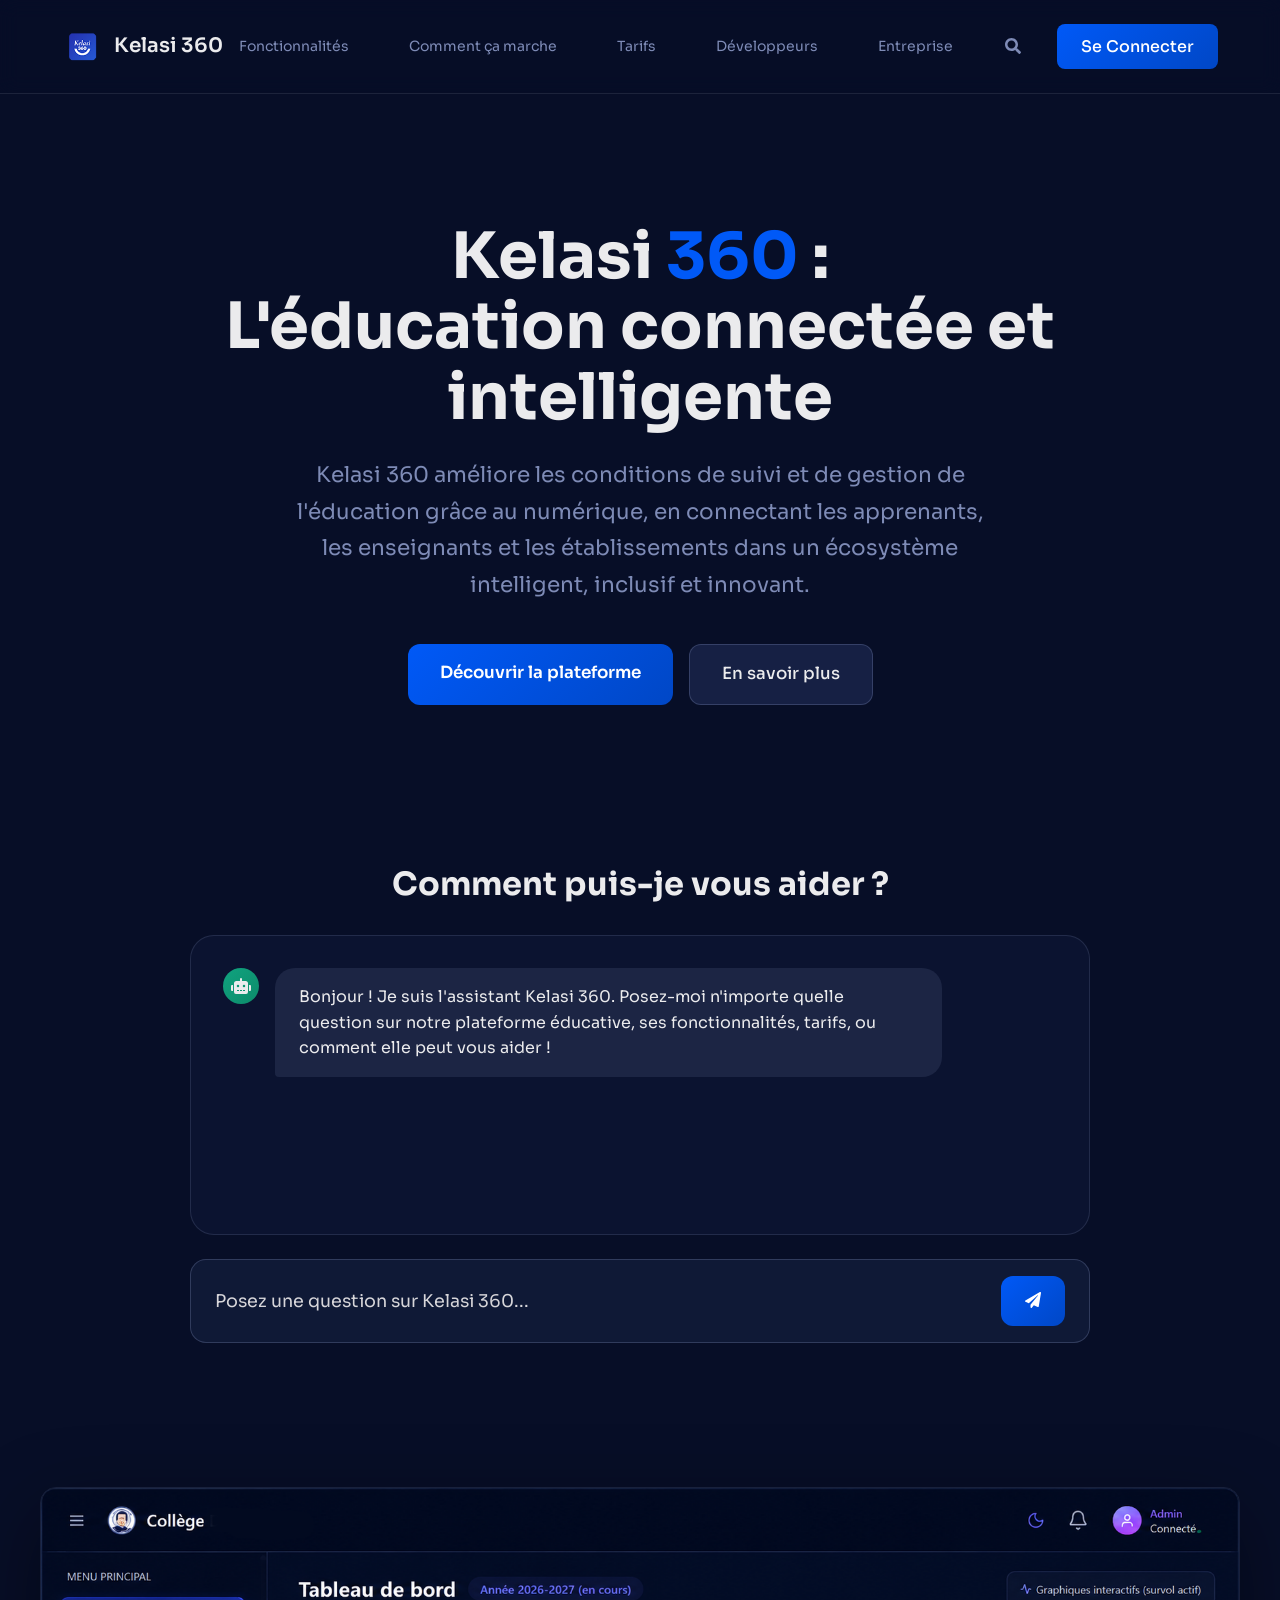
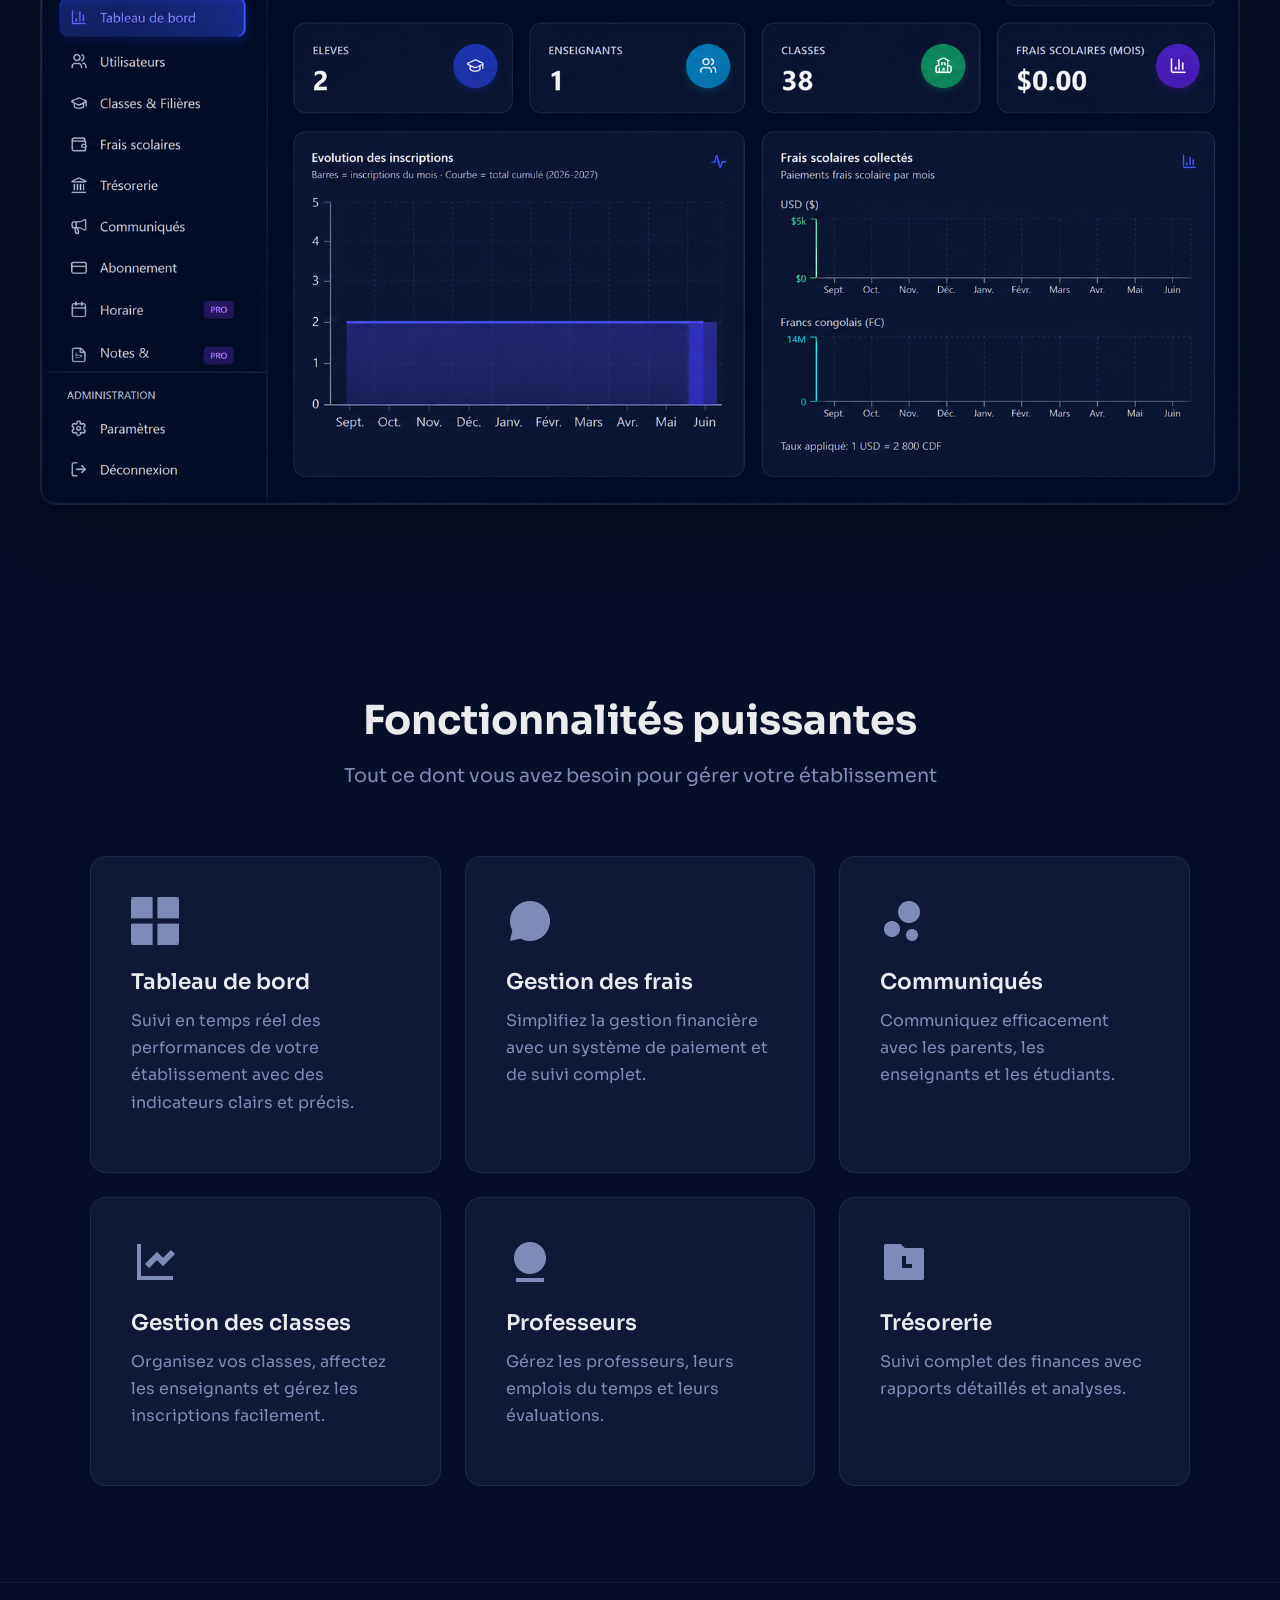
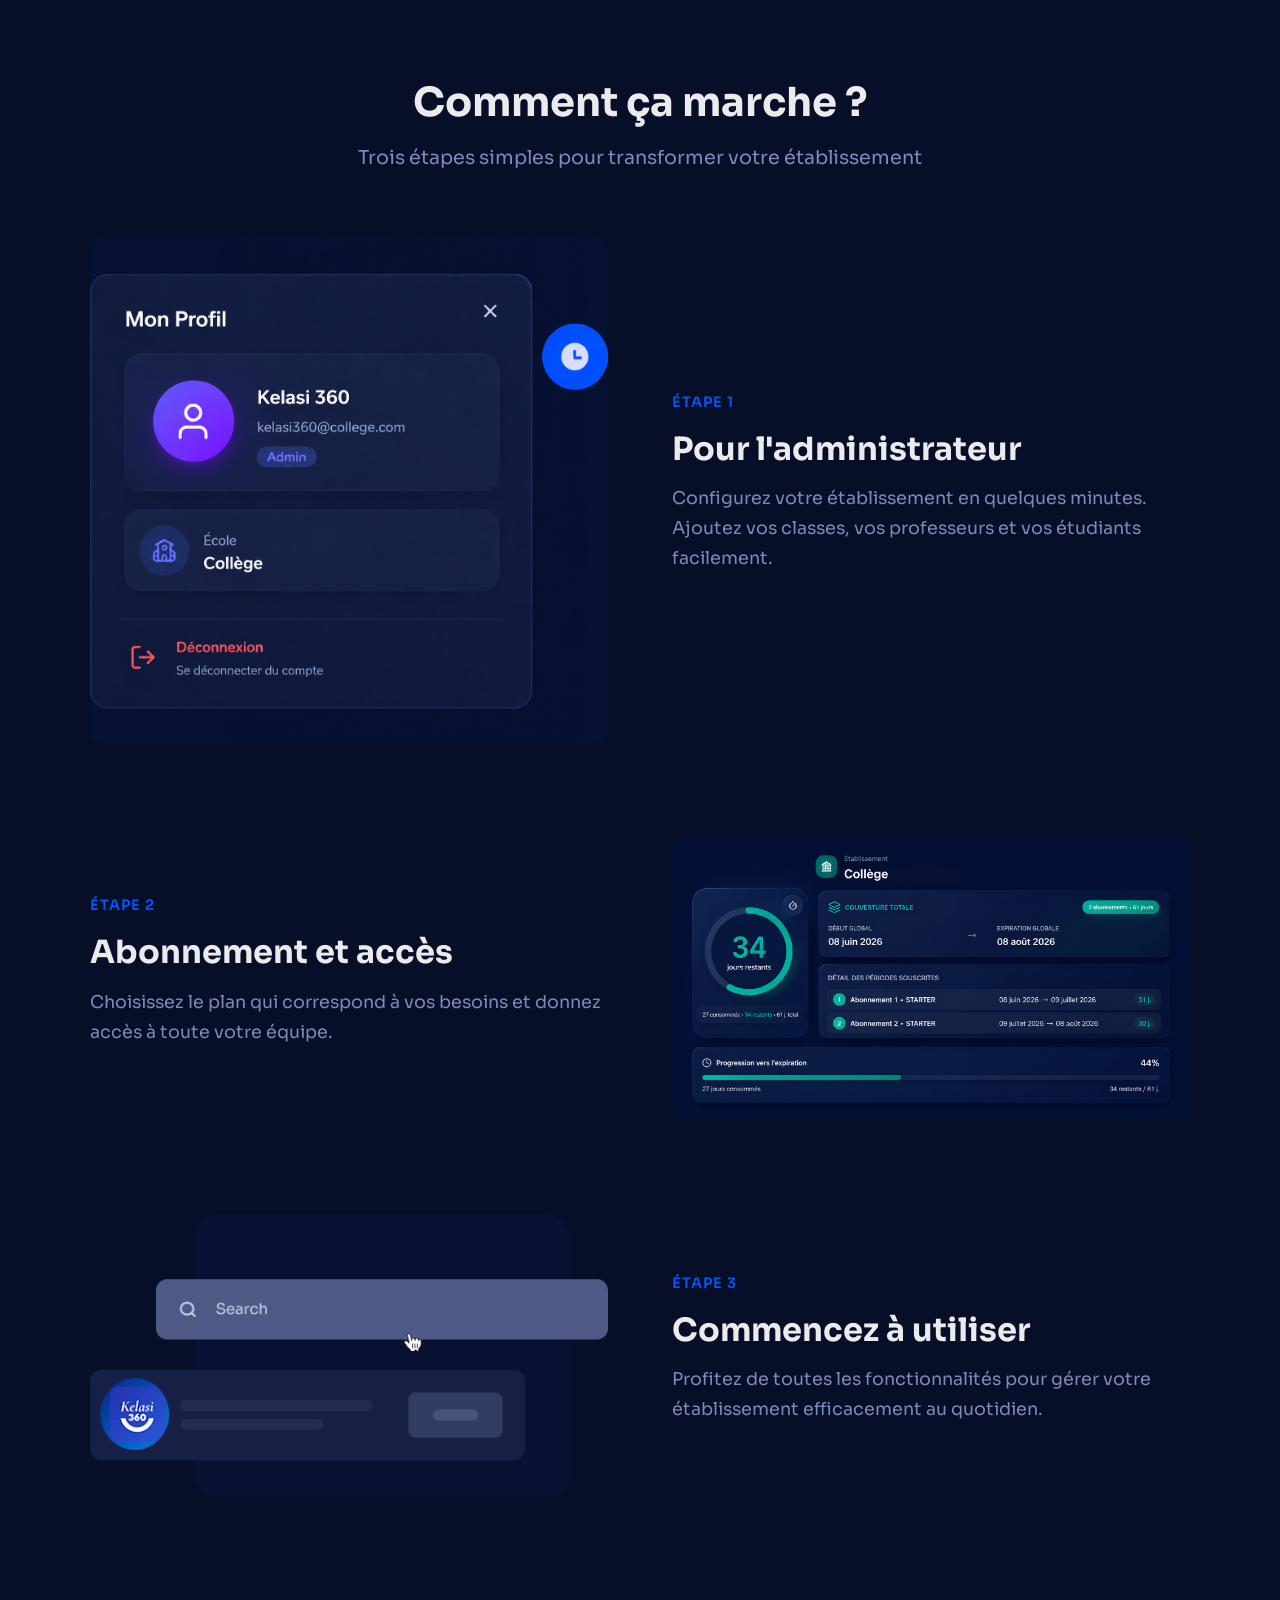
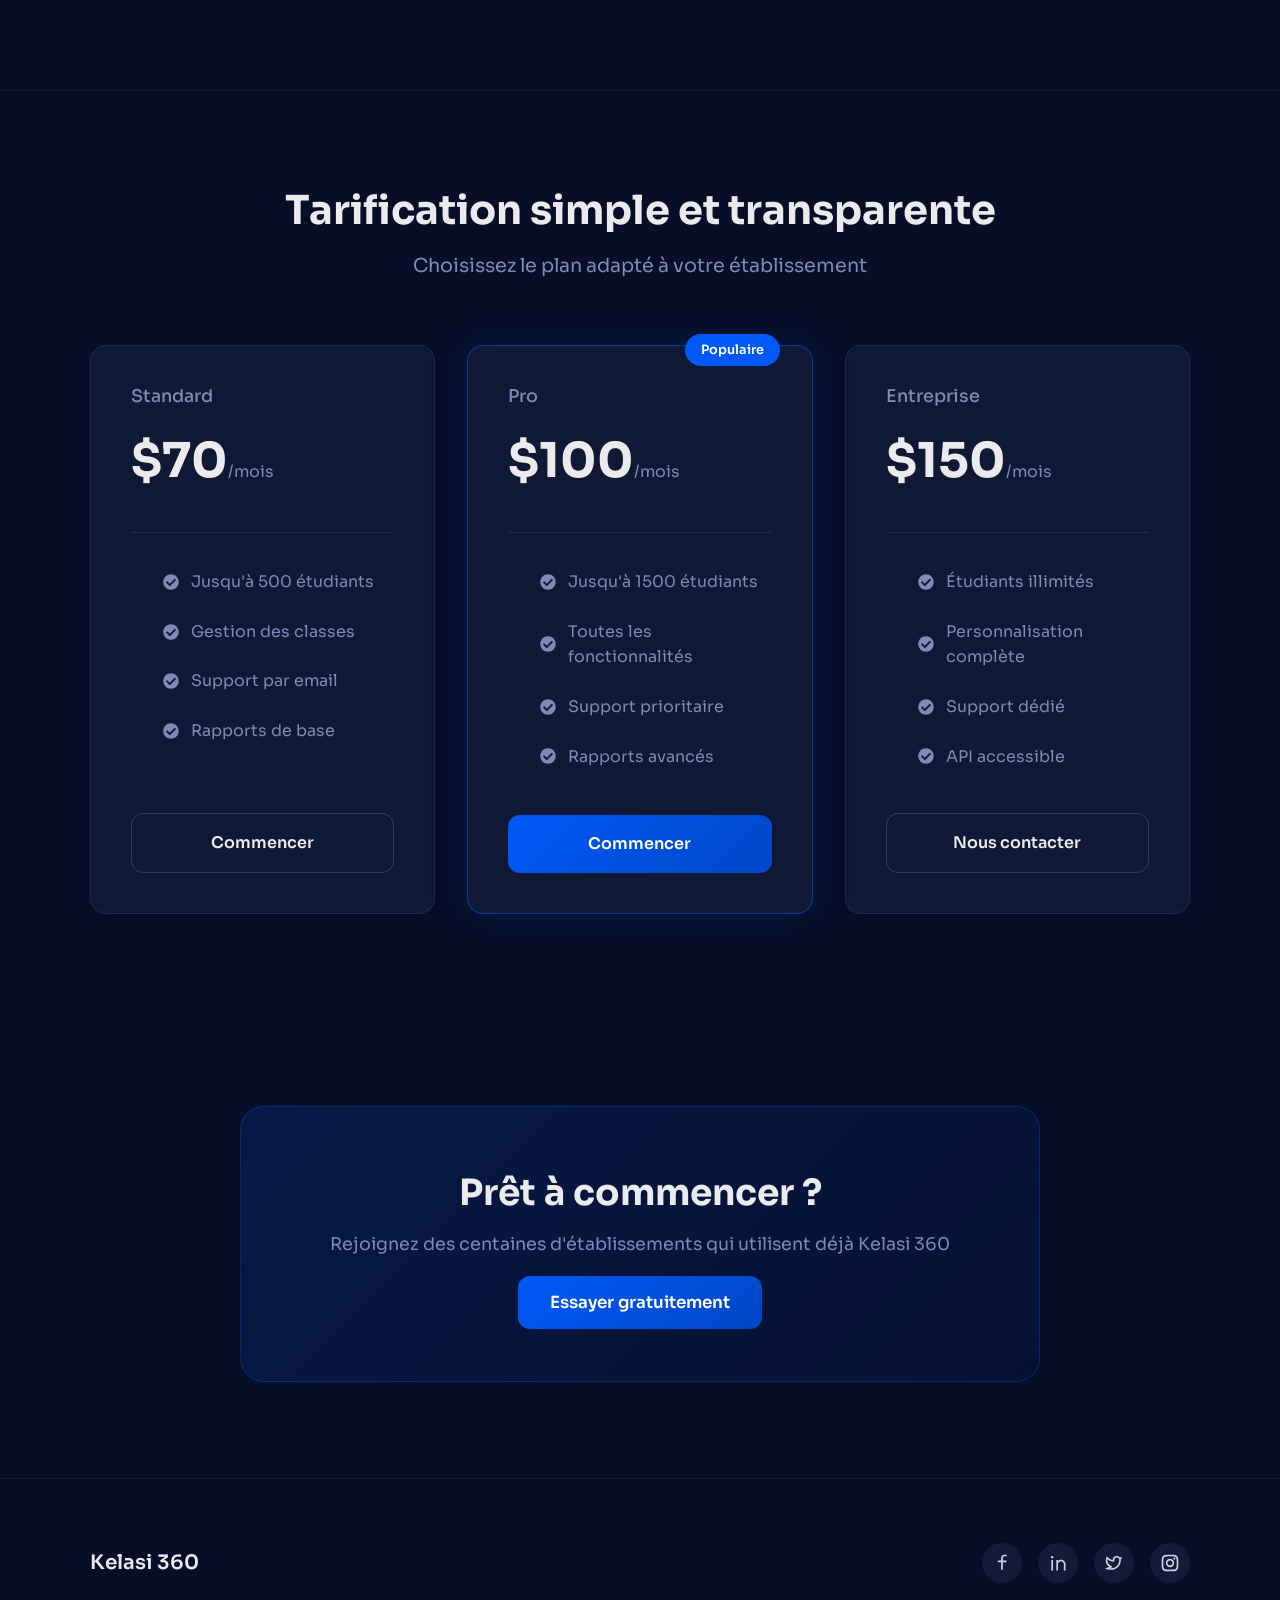
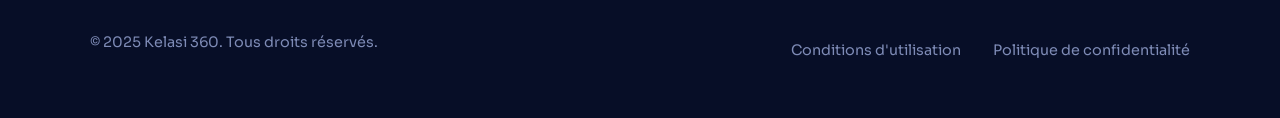
==== commit 822b24bb: "Modification sur l'apparence du site" ====
--- a/index.html
+++ b/index.html
@@ -1,386 +1,1139 @@
 <!DOCTYPE html>
-<html lang="en-US" dir="ltr">
-
-  <head>
-    <meta charset="utf-8">
-    <meta http-equiv="X-UA-Compatible" content="IE=edge">
-    <meta name="viewport" content="width=device-width, initial-scale=1">
-
-
-    <!-- ===============================================-->
-    <!--    Document Title-->
-    <!-- ===============================================-->
-    <title>Kelasi 360</title>
-
-
-    <!-- ===============================================-->
-    <!--    Favicons-->
-    <!-- ===============================================-->
-    <link rel="shortcut icon" type="image/x-icon" href="assets/img/gallery/logo.png">
-
-
-    <!-- ===============================================-->
-    <!--    Stylesheets-->
-    <!-- ===============================================-->
-    <link rel="stylesheet" href="assets/img/gallery/logo.png">
-    <link href="assets/css/theme.css" rel="stylesheet" />
-
-    <link href="assets/img/gallery/logo.png" rel="stylesheet">
-  </head>
-
-
-  <body>
-
-    <!-- ===============================================-->
-    <!--    Main Content-->
-    <!-- ===============================================-->
-    <main class="main" id="top">
-      <nav class="navbar navbar-light sticky-top" data-navbar-darken-on-scroll="900">
-        <div class="container pt-2"><a class="navbar-brand" href="index.html"> <img src="assets/img/gallery/logo.png" alt="..." /></a>
-          <div class="navbar-nav ms-auto">
-            <button class="btn btn-secondary">Se Connecter</button>
+<html lang="fr-CA" dir="ltr">
+
+<head>
+  <meta charset="utf-8">
+  <meta http-equiv="X-UA-Compatible" content="IE=edge">
+  <meta name="viewport" content="width=device-width, initial-scale=1">
+
+  <!-- Document Title -->
+  <title>Kelasi 360</title>
+
+  <!-- Favicons -->
+  <link rel="shortcut icon" type="image/x-icon" href="assets/img/gallery/logo.png">
+
+  <!-- Google Fonts - Sora -->
+  <link rel="preconnect" href="https://fonts.googleapis.com">
+  <link rel="preconnect" href="https://fonts.gstatic.com" crossorigin>
+  <link href="https://fonts.googleapis.com/css2?family=Sora:wght@300;400;500;600;700;800&display=swap" rel="stylesheet">
+
+  <!-- Stylesheets -->
+  <link href="assets/css/theme.css" rel="stylesheet">
+  
+  <style>
+    /* Custom styles for OpenAI-inspired design */
+    * {
+      margin: 0;
+      padding: 0;
+      box-sizing: border-box;
+    }
+
+    body {
+      font-family: "Sora", "sans-serif", -apple-system, BlinkMacSystemFont, "Segoe UI", "Helvetica Neue", Arial, sans-serif, "Apple Color Emoji", "Segoe UI Emoji", "Segoe UI Symbol";
+      background-color: #070E27;
+      color: #EBEBED;
+      line-height: 1.6;
+    }
+
+    h1, h2, h3, h4, h5, h6, .hero-title, .section-title, .feature-title, .step-title, .pricing-price, .cta-title {
+      font-family: "Sora", "sans-serif", -apple-system, BlinkMacSystemFont, "Segoe UI", "Helvetica Neue", Arial, sans-serif, "Apple Color Emoji", "Segoe UI Emoji", "Segoe UI Symbol";
+    }
+
+    a {
+      color: inherit;
+      text-decoration: none;
+      transition: color 0.2s ease;
+    }
+
+    a:hover {
+      color: #0059F7;
+    }
+
+    /* Navigation */
+    .navbar {
+      position: sticky;
+      top: 0;
+      z-index: 1000;
+      background-color: rgba(7, 14, 39, 0.85);
+      backdrop-filter: blur(10px);
+      border-bottom: 1px solid rgba(235, 235, 237, 0.1);
+    }
+
+    .navbar-container {
+      max-width: 1280px;
+      margin: 0 auto;
+      padding: 1rem 2rem;
+      display: flex;
+      justify-content: space-between;
+      align-items: center;
+    }
+
+    .navbar-logo {
+      display: flex;
+      align-items: center;
+      font-size: 1.25rem;
+      font-weight: 600;
+    }
+
+    .navbar-links {
+      display: flex;
+      gap: 1.75rem;
+      align-items: center;
+      flex: 1;
+      justify-content: center;
+    }
+
+    .nav-link {
+      color: #7E8BB6;
+      font-size: 0.875rem;
+      transition: color 0.2s ease;
+    }
+
+    .nav-link:hover {
+      color: #EBEBED;
+    }
+
+    .search-icon {
+      color: #7E8BB6;
+      cursor: pointer;
+      transition: color 0.2s ease;
+      padding: 0.5rem;
+    }
+
+    .search-icon:hover {
+      color: #EBEBED;
+    }
+
+    .btn-connect {
+      background: linear-gradient(135deg, #0059F7 0%, #0047c6 100%);
+      color: white;
+      padding: 0.6rem 1.5rem;
+      border-radius: 0.5rem;
+      font-weight: 500;
+      transition: transform 0.2s ease, box-shadow 0.2s ease;
+    }
+
+    .btn-connect:hover {
+      transform: translateY(-2px);
+      box-shadow: 0 10px 30px rgba(0, 89, 247, 0.3);
+      color: white;
+    }
+
+    /* Chat Section */
+    .chat-section {
+      padding: 4rem 2rem 6rem;
+    }
+
+    .chat-container {
+      max-width: 900px;
+      margin: 0 auto;
+    }
+
+    .chat-title {
+      text-align: center;
+      font-size: 2rem;
+      font-weight: 700;
+      margin-bottom: 2rem;
+    }
+
+    .chat-messages {
+      background: rgba(25, 36, 71, 0.3);
+      border: 1px solid rgba(126, 139, 182, 0.2);
+      border-radius: 1.5rem;
+      padding: 2rem;
+      min-height: 300px;
+      max-height: 500px;
+      overflow-y: auto;
+      margin-bottom: 1.5rem;
+    }
+
+    .chat-message {
+      margin-bottom: 1.5rem;
+      display: flex;
+      gap: 1rem;
+    }
+
+    .chat-message.user {
+      justify-content: flex-end;
+    }
+
+    .chat-avatar {
+      width: 36px;
+      height: 36px;
+      border-radius: 50%;
+      display: flex;
+      align-items: center;
+      justify-content: center;
+      flex-shrink: 0;
+    }
+
+    .chat-avatar.user {
+      background: linear-gradient(135deg, #0059F7 0%, #0047c6 100%);
+    }
+
+    .chat-avatar.ai {
+      background: linear-gradient(135deg, #10a37f 0%, #0d8b6a 100%);
+    }
+
+    .chat-bubble {
+      max-width: 80%;
+      padding: 1rem 1.5rem;
+      border-radius: 1.25rem;
+      line-height: 1.6;
+    }
+
+    .chat-bubble.user {
+      background: linear-gradient(135deg, #0059F7 0%, #0047c6 100%);
+      color: white;
+      border-bottom-right-radius: 0.25rem;
+    }
+
+    .chat-bubble.ai {
+      background: rgba(126, 139, 182, 0.15);
+      color: #EBEBED;
+      border-bottom-left-radius: 0.25rem;
+    }
+
+    .chat-typing {
+      display: flex;
+      gap: 0.25rem;
+    }
+
+    .chat-typing-dot {
+      width: 8px;
+      height: 8px;
+      background: #7E8BB6;
+      border-radius: 50%;
+      animation: typing 1.4s infinite ease-in-out both;
+    }
+
+    .chat-typing-dot:nth-child(1) {
+      animation-delay: -0.32s;
+    }
+
+    .chat-typing-dot:nth-child(2) {
+      animation-delay: -0.16s;
+    }
+
+    @keyframes typing {
+      0%, 80%, 100% {
+        transform: scale(0);
+        opacity: 0.5;
+      }
+      40% {
+        transform: scale(1);
+        opacity: 1;
+      }
+    }
+
+    .chat-input-container {
+      display: flex;
+      align-items: center;
+      background: rgba(25, 36, 71, 0.5);
+      border: 1px solid rgba(126, 139, 182, 0.3);
+      border-radius: 1rem;
+      padding: 1rem 1.5rem;
+      transition: border-color 0.2s ease, box-shadow 0.2s ease;
+    }
+
+    .chat-input-container:focus-within {
+      border-color: rgba(0, 89, 247, 0.5);
+      box-shadow: 0 0 30px rgba(0, 89, 247, 0.2);
+    }
+
+    .chat-input {
+      flex: 1;
+      background: transparent;
+      border: none;
+      color: #EBEBED;
+      font-size: 1.1rem;
+      outline: none;
+    }
+
+    .chat-input::placeholder {
+      color: #7E8BB6;
+    }
+
+    .chat-send-button {
+      background: linear-gradient(135deg, #0059F7 0%, #0047c6 100%);
+      border: none;
+      color: white;
+      padding: 0.75rem 1.5rem;
+      border-radius: 0.75rem;
+      cursor: pointer;
+      font-weight: 600;
+      transition: transform 0.2s ease, box-shadow 0.2s ease;
+    }
+
+    .chat-send-button:hover {
+      transform: translateY(-2px);
+      box-shadow: 0 10px 30px rgba(0, 89, 247, 0.3);
+    }
+
+    /* Hero Section */
+    .hero {
+      padding: 8rem 2rem 6rem;
+      text-align: center;
+    }
+
+    .hero-container {
+      max-width: 1000px;
+      margin: 0 auto;
+    }
+
+    .hero-title {
+      font-size: 4rem;
+      font-weight: 700;
+      line-height: 1.1;
+      margin-bottom: 1.5rem;
+    }
+
+    .hero-title span {
+      color: #0059F7;
+    }
+
+    .hero-subtitle {
+      font-size: 1.35rem;
+      color: #7E8BB6;
+      max-width: 700px;
+      margin: 0 auto 2.5rem;
+      line-height: 1.7;
+    }
+
+    .hero-cta {
+      display: flex;
+      gap: 1rem;
+      justify-content: center;
+    }
+
+    .btn-primary {
+      background: linear-gradient(135deg, #0059F7 0%, #0047c6 100%);
+      color: white;
+      padding: 1rem 2rem;
+      border-radius: 0.75rem;
+      font-size: 1.05rem;
+      font-weight: 600;
+      transition: transform 0.2s ease, box-shadow 0.2s ease;
+    }
+
+    .btn-primary:hover {
+      transform: translateY(-3px);
+      box-shadow: 0 15px 40px rgba(0, 89, 247, 0.4);
+      color: white;
+    }
+
+    .btn-secondary {
+      border: 1px solid rgba(126, 139, 182, 0.3);
+      color: #EBEBED;
+      padding: 1rem 2rem;
+      border-radius: 0.75rem;
+      font-size: 1.05rem;
+      font-weight: 500;
+      transition: background-color 0.2s ease, border-color 0.2s ease;
+    }
+
+    .btn-secondary:hover {
+      background-color: rgba(235, 235, 237, 0.05);
+      border-color: rgba(126, 139, 182, 0.5);
+      color: #EBEBED;
+    }
+
+    /* Dashboard Preview */
+    .dashboard-preview {
+      padding: 3rem 2rem 6rem;
+    }
+
+    .dashboard-container {
+      max-width: 1200px;
+      margin: 0 auto;
+    }
+
+    .dashboard-image {
+      width: 100%;
+      border-radius: 1rem;
+      border: 1px solid rgba(126, 139, 182, 0.15);
+      box-shadow: 0 25px 80px rgba(0, 0, 0, 0.4);
+    }
+
+    /* Features Section */
+    .features {
+      padding: 6rem 2rem;
+    }
+
+    .features-container {
+      max-width: 1100px;
+      margin: 0 auto;
+    }
+
+    .section-header {
+      text-align: center;
+      margin-bottom: 4rem;
+    }
+
+    .section-title {
+      font-size: 2.5rem;
+      font-weight: 700;
+      margin-bottom: 1rem;
+    }
+
+    .section-subtitle {
+      font-size: 1.2rem;
+      color: #7E8BB6;
+    }
+
+    .features-grid {
+      display: grid;
+      grid-template-columns: repeat(auto-fit, minmax(320px, 1fr));
+      gap: 1.5rem;
+    }
+
+    .feature-card {
+      background: rgba(25, 36, 71, 0.5);
+      border: 1px solid rgba(126, 139, 182, 0.15);
+      border-radius: 1rem;
+      padding: 2.5rem;
+      transition: transform 0.3s ease, border-color 0.3s ease, box-shadow 0.3s ease;
+    }
+
+    .feature-card:hover {
+      transform: translateY(-5px);
+      border-color: rgba(0, 89, 247, 0.3);
+      box-shadow: 0 20px 50px rgba(0, 0, 0, 0.3);
+    }
+
+    .feature-icon {
+      width: 48px;
+      height: 48px;
+      margin-bottom: 1.5rem;
+    }
+
+    .feature-title {
+      font-size: 1.35rem;
+      font-weight: 600;
+      margin-bottom: 0.75rem;
+    }
+
+    .feature-description {
+      color: #7E8BB6;
+      line-height: 1.7;
+    }
+
+    /* How It Works */
+    .how-it-works {
+      padding: 6rem 2rem;
+      border-top: 1px solid rgba(126, 139, 182, 0.1);
+    }
+
+    .how-it-works-container {
+      max-width: 1100px;
+      margin: 0 auto;
+    }
+
+    .step {
+      display: grid;
+      grid-template-columns: 1fr 1fr;
+      gap: 4rem;
+      align-items: center;
+      margin-bottom: 6rem;
+    }
+
+    .step:nth-child(even) {
+      direction: rtl;
+    }
+
+    .step:nth-child(even) > * {
+      direction: ltr;
+    }
+
+    .step-content {
+      padding: 2rem 0;
+    }
+
+    .step-number {
+      color: #0059F7;
+      font-size: 0.9rem;
+      font-weight: 600;
+      text-transform: uppercase;
+      letter-spacing: 1px;
+      margin-bottom: 1rem;
+    }
+
+    .step-title {
+      font-size: 2rem;
+      font-weight: 700;
+      margin-bottom: 1rem;
+    }
+
+    .step-description {
+      color: #7E8BB6;
+      font-size: 1.1rem;
+      line-height: 1.7;
+    }
+
+    .step-image {
+      width: 100%;
+      border-radius: 0.75rem;
+    }
+
+    /* Pricing Section */
+    .pricing {
+      padding: 6rem 2rem;
+      border-top: 1px solid rgba(126, 139, 182, 0.1);
+    }
+
+    .pricing-container {
+      max-width: 1100px;
+      margin: 0 auto;
+    }
+
+    .pricing-grid {
+      display: grid;
+      grid-template-columns: repeat(auto-fit, minmax(300px, 1fr));
+      gap: 2rem;
+    }
+
+    .pricing-card {
+      background: rgba(25, 36, 71, 0.5);
+      border: 1px solid rgba(126, 139, 182, 0.15);
+      border-radius: 1rem;
+      padding: 2.5rem;
+      display: flex;
+      flex-direction: column;
+    }
+
+    .pricing-card.featured {
+      border-color: rgba(0, 89, 247, 0.5);
+      box-shadow: 0 0 40px rgba(0, 89, 247, 0.15);
+      position: relative;
+    }
+
+    .pricing-badge {
+      position: absolute;
+      top: -12px;
+      right: 2rem;
+      background: #0059F7;
+      color: white;
+      padding: 0.35rem 1rem;
+      border-radius: 2rem;
+      font-size: 0.8rem;
+      font-weight: 600;
+    }
+
+    .pricing-name {
+      font-size: 1.1rem;
+      color: #7E8BB6;
+      font-weight: 500;
+      margin-bottom: 1rem;
+    }
+
+    .pricing-price {
+      font-size: 3rem;
+      font-weight: 700;
+      margin-bottom: 0.5rem;
+    }
+
+    .pricing-price span {
+      font-size: 1rem;
+      color: #7E8BB6;
+      font-weight: 400;
+    }
+
+    .pricing-divider {
+      height: 1px;
+      background: rgba(126, 139, 182, 0.15);
+      margin: 1.5rem 0;
+    }
+
+    .pricing-features {
+      list-style: none;
+      margin-bottom: 2rem;
+      flex-grow: 1;
+    }
+
+    .pricing-feature {
+      padding: 0.75rem 0;
+      color: #7E8BB6;
+      display: flex;
+      align-items: center;
+      gap: 0.75rem;
+    }
+
+    .pricing-feature i {
+      color: #0059F7;
+    }
+
+    .pricing-cta {
+      width: 100%;
+      padding: 1rem;
+      border-radius: 0.75rem;
+      font-weight: 600;
+      text-align: center;
+      transition: all 0.2s ease;
+    }
+
+    .pricing-cta.primary {
+      background: linear-gradient(135deg, #0059F7 0%, #0047c6 100%);
+      color: white;
+    }
+
+    .pricing-cta.primary:hover {
+      box-shadow: 0 10px 30px rgba(0, 89, 247, 0.3);
+      color: white;
+    }
+
+    .pricing-cta.secondary {
+      border: 1px solid rgba(126, 139, 182, 0.3);
+      color: #EBEBED;
+    }
+
+    .pricing-cta.secondary:hover {
+      background: rgba(235, 235, 237, 0.05);
+      color: #EBEBED;
+    }
+
+    /* CTA Section */
+    .cta-section {
+      padding: 6rem 2rem;
+      text-align: center;
+    }
+
+    .cta-container {
+      max-width: 800px;
+      margin: 0 auto;
+      background: linear-gradient(135deg, rgba(0, 89, 247, 0.15) 0%, rgba(0, 89, 247, 0.05) 100%);
+      border: 1px solid rgba(0, 89, 247, 0.3);
+      border-radius: 1.5rem;
+      padding: 4rem;
+    }
+
+    .cta-title {
+      font-size: 2.25rem;
+      font-weight: 700;
+      margin-bottom: 1rem;
+    }
+
+    .cta-subtitle {
+      color: #7E8BB6;
+      font-size: 1.1rem;
+      margin-bottom: 2rem;
+    }
+
+    /* Footer */
+    .footer {
+      padding: 4rem 2rem 3rem;
+      border-top: 1px solid rgba(126, 139, 182, 0.1);
+    }
+
+    .footer-container {
+      max-width: 1100px;
+      margin: 0 auto;
+    }
+
+    .footer-top {
+      display: flex;
+      justify-content: space-between;
+      align-items: center;
+      margin-bottom: 3rem;
+    }
+
+    .footer-logo {
+      font-size: 1.25rem;
+      font-weight: 600;
+    }
+
+    .footer-social {
+      display: flex;
+      gap: 1rem;
+    }
+
+    .footer-social a {
+      width: 40px;
+      height: 40px;
+      border-radius: 50%;
+      background: rgba(126, 139, 182, 0.1);
+      display: flex;
+      align-items: center;
+      justify-content: center;
+      transition: background 0.2s ease;
+    }
+
+    .footer-social a:hover {
+      background: rgba(0, 89, 247, 0.2);
+    }
+
+    .footer-bottom {
+      display: flex;
+      justify-content: space-between;
+      align-items: center;
+      color: #7E8BB6;
+      font-size: 0.9rem;
+    }
+
+    .footer-links {
+      display: flex;
+      gap: 2rem;
+    }
+
+    .footer-links a:hover {
+      color: #EBEBED;
+    }
+
+    /* Responsive */
+    @media (max-width: 1024px) {
+      .navbar-links {
+        gap: 1.5rem;
+      }
+    }
+
+    @media (max-width: 968px) {
+      .navbar-links .nav-link {
+        display: none;
+      }
+      
+      .navbar-links {
+        gap: 1rem;
+      }
+
+      .hero-title {
+        font-size: 2.5rem;
+      }
+
+      .hero-subtitle {
+        font-size: 1.1rem;
+      }
+
+      .step {
+        grid-template-columns: 1fr;
+        gap: 2rem;
+      }
+
+      .step:nth-child(even) {
+        direction: ltr;
+      }
+    }
+
+    @media (max-width: 640px) {
+      .hero {
+        padding: 5rem 1.5rem 3rem;
+      }
+
+      .hero-title {
+        font-size: 2rem;
+      }
+
+      .hero-cta {
+        flex-direction: column;
+      }
+
+      .chat-title {
+        font-size: 1.5rem;
+      }
+
+      .chat-messages {
+        padding: 1.5rem;
+      }
+
+      .chat-bubble {
+        max-width: 90%;
+      }
+
+      .features-grid {
+        grid-template-columns: 1fr;
+      }
+
+      .footer-top, .footer-bottom {
+        flex-direction: column;
+        gap: 1.5rem;
+      }
+    }
+  </style>
+</head>
+
+<body>
+  <!-- Navigation -->
+  <nav class="navbar">
+    <div class="navbar-container">
+      <a href="#" class="navbar-logo">
+        <img src="assets/img/gallery/logo.png" alt="Kelasi 360" style="width: 40px; margin-right: 12px;">
+        Kelasi 360
+      </a>
+      <div class="navbar-links">
+        <a href="#features" class="nav-link">Fonctionnalités</a>
+        <a href="#how-it-works" class="nav-link">Comment ça marche</a>
+        <a href="#pricing" class="nav-link">Tarifs</a>
+        <a href="#" class="nav-link">Développeurs</a>
+        <a href="#" class="nav-link">Entreprise</a>
+        <div class="search-icon">
+          <i class="fas fa-search"></i>
+        </div>
+        <a href="#" class="btn-connect">Se Connecter</a>
+      </div>
+    </div>
+  </nav>
+
+  <!-- Hero Section -->
+  <section class="hero">
+    <div class="hero-container">
+      <h1 class="hero-title">
+        Kelasi <span>360</span> :<br>
+        L'éducation connectée et intelligente
+      </h1>
+      <p class="hero-subtitle">
+        Kelasi 360 améliore les conditions de suivi et de gestion de l'éducation grâce au numérique, en connectant les apprenants, les enseignants et les établissements dans un écosystème intelligent, inclusif et innovant.
+      </p>
+      <div class="hero-cta">
+        <a href="#" class="btn-primary">Découvrir la plateforme</a>
+        <a href="#how-it-works" class="btn-secondary">En savoir plus</a>
+      </div>
+    </div>
+  </section>
+
+  <!-- Chat Section -->
+  <section class="chat-section">
+    <div class="chat-container">
+      <h2 class="chat-title">Comment puis-je vous aider ?</h2>
+      <div class="chat-messages" id="chatMessages">
+        <div class="chat-message ai">
+          <div class="chat-avatar ai">
+            <i class="fas fa-robot"></i>
           </div>
-        </div>
-      </nav>
-
-
-      <!-- ============================================-->
-      <!-- <section> begin ============================-->
-      <section class="mt-6">
-
-        <div class="container">
-          <div class="row align-items-center" style="margin-top: -70px;"> 
-            <div class="col-md-9 col-lg-8 col-xl-5">
-              <h1 class="display-3 lh-sm">Kelasi <span style="color:#0059F7;">360 : </span>  l’éducation connectée et intelligente</h1>
-            </div>
-            <div class="col-md-9 col-xl-5">
-              <p class="fs-2">Kelasi 360 améliore les conditions de suivi et de gestion de l'éducation grâce au numérique,
-              en connectant les apprenants, les enseignants et les établissements dans un écosystème intelligent,
-              inclusif et innovant.</p>
-              <button class="btn btn-primary mt-3">Découvrir la plateforme</button>
-            </div>
+          <div class="chat-bubble ai">
+            Bonjour ! Je suis l'assistant Kelasi 360. Posez-moi n'importe quelle question sur notre plateforme éducative, ses fonctionnalités, tarifs, ou comment elle peut vous aider !
           </div>
         </div>
-        <!-- end of .container-->
-
-      </section>
-      <!-- <section> close ============================-->
-      <!-- ============================================-->
-
-
-
-
-      <!-- ============================================-->
-      <!-- <section> begin ============================-->
-      <section>
-
-        <div class="container"><img class="img-fluid" src="assets/img/gallery/dashboard.png" alt="Dashboard" />
-        </div>
-        <!-- end of .container-->
-
-      </section>
-      <!-- <section> close ============================-->
-      <!-- ============================================-->
-
-
-
-
-      <!-- ============================================-->
-      <!-- <section> begin ============================-->
-      <section>
-
-        <div class="container">
-          <div class="row mx-md-5 px-md-5 d-flex justify-content-evenly">
-            <div class="col-4 col-lg-auto mt-5 mt-lg-0"><img src="assets/img/gallery/brands/google.png" alt="Google" style="height:30px;" /></div>
-            <div class="col-4 col-lg-auto mt-5 mt-lg-0"><img src="assets/img/gallery/brands/slack.png" alt="Slack" style="height:30px;" /></div>
-            <div class="col-4 col-lg-auto mt-5 mt-lg-0"><img src="assets/img/gallery/brands/amazon.png" alt="Amazon" style="height:30px;" /></div>
-            <div class="col-4 col-lg-auto mt-5 mt-lg-0"><img src="assets/img/gallery/brands/zoom.png" alt="Zoom" style="height:30px;" /></div>
-            <div class="col-4 col-lg-auto mt-5 mt-lg-0"><img src="assets/img/gallery/brands/netflix.png" alt="Netflix" style="height:30px;" /></div>
-          </div>
-          <div class="px-xl-8 px-md-7">
-            <hr class="mt-7 text-1000" />
-          </div>
-        </div>
-        <!-- end of .container-->
-
-      </section>
-      <!-- <section> close ============================-->
-      <!-- ============================================-->
-
-
-
-
-      <!-- ============================================-->
-      <!-- <section> begin ============================-->
-      <section>
-
-        <div class="container">
-          <h1 class="display-6 fw-semi-bold"> Fonctionnalités </h1>
-          <p class="fs-2">Our landing page template works on all devices, so you only have to set.</p>
-          <div class="row mb-4 mt-6">
-            <div class="col-md-6">
-              <div class="border rounded-1 border-700 h-100 features-items">
-                <div class="p-5"><img src="assets/img/gallery/dashboardicon.png" alt="Dashboard" style="width:48px;height:48px;" />
-                  <h3 class="pt-3 lh-base">Tableau de Bord</h3>
-                  <p class="mb-0">A pseudo-Latin text used in web design, layout, and printing in place of things to emphasise layouts for previewing layouts and visual mockups.</p>
-                </div>
-              </div>
-            </div>
-            <div class="col-md-6">
-              <div class="border rounded-1 border-700 h-100 features-items">
-                <div class="p-5"><img src="assets/img/gallery/comment.png" alt="Comment" style="width:48px;height:48px;" />
-                  <h3 class="pt-3 lh-base">Frais Scolaire</h3>
-                  <p class="mb-0">A pseudo-Latin text used in web design, layout, and printing in place of things to emphasise layouts for previewing layouts and visual mockups.</p>
-                </div>
-              </div>
-            </div>
-          </div>
-          <div class="row mb-4">
-            <div class="col-md-6">
-              <div class="border rounded-1 border-700 h-100 features-items">
-                <div class="p-5"><img src="assets/img/gallery/trilored.png" alt="Tailored" style="width:48px;height:48px;" />
-                  <h3 class="pt-3 lh-base">Communiqués</h3>
-                  <p class="mb-0">A pseudo-Latin text used in web design, layout, and printing in place of things to emphasise layouts for previewing layouts and visual mockups.</p>
-                </div>
-              </div>
-            </div>
-            <div class="col-md-6">
-              <div class="border rounded-1 border-700 h-100 features-items">
-                <div class="p-5"><img src="assets/img/gallery/statistics.png" alt="Statistic" style="width:48px;height:48px;" />
-                  <h3 class="pt-3 lh-base">Classes</h3>
-                  <p class="mb-0">A pseudo-Latin text used in web design, layout, and printing in place of things to emphasise layouts for previewing layouts and visual mockups.</p>
-                </div>
-              </div>
-            </div>
-          </div>
-          <div class="row">
-            <div class="col-md-6">
-              <div class="border rounded-1 border-700 h-100 features-items">
-                <div class="p-5"><img src="assets/img/gallery/profile.png" alt="Profiles" style="width:48px;height:48px;" />
-                  <h3 class="pt-3 lh-base">Professeurs</h3>
-                  <p class="mb-0">A pseudo-Latin text used in web design, layout, and printing in place of things to emphasise layouts for previewing layouts and visual mockups.</p>
-                </div>
-              </div>
-            </div>
-            <div class="col-md-6">
-              <div class="border rounded-1 border-700 h-100 features-items">
-                <div class="p-5"><img src="assets/img/gallery/folder.png" alt="Folders" style="width:48px;height:48px;" />
-                  <h3 class="pt-3 lh-base">Trésories</h3>
-                  <p class="mb-0">A pseudo-Latin text used in web design, layout, and printing in place of things to emphasise layouts for previewing layouts and visual mockups.</p>
-                </div>
-              </div>
-            </div>
-          </div>
-        </div>
-        <!-- end of .container-->
-
-      </section>
-      <!-- <section> close ============================-->
-      <!-- ============================================-->
-
-
-
-
-      <!-- ============================================-->
-      <!-- <section> begin ============================-->
-      <section class="mt-5">
-
-        <div class="container">
-          <div class="text-center">
-            <div class="p-5 bg-primary rounded-3">
-              <div class="py-3">
-                <h4 class="opacity-50 ls-2 lh-base fw-medium">PRÊT À COMMENCER</h4>
-                <h2 class="mt-3 fs-4 fs-sm-7 latter-sp-3 lh-base fw-semi-bold">Abonnez-vous dès maintenant</h2>
-              </div>
-              <div class="flex-center d-flex">
-                <button class="btn btn-info">Commencer <span class="fas fa-arrow-right"></span></button>
-              </div>
-            </div>
-          </div>
-        </div>
-        <!-- end of .container-->
-
-      </section>
-      <!-- <section> close ============================-->
-      <!-- ============================================-->
-
-
-
-
-      <!-- ============================================-->
-      <!-- <section> begin ============================-->
-      <section class="mt-5">
-
-        <div class="container">
-          <div class="text-center">
-            <h1 class="display-6 fw-semi-bold">Comment ça Marche ?</h1>
-          </div>
-          <div class="row mt-6 flex-center justify-content-xl-evenly px-xl-5">
-            <div class="col-md-7 col-lg-6 order-md-1"><img class="w-100" src="assets/img/gallery/comment1.png" alt="..." /></div>
-            <div class="col-md-5 col-lg-4">
-              <h3 class="fs-xl-7 fs-lg-4 fs-md-3 mt-5 mt-md-0">Administrateur ?</h3>
-              <p class="fs-xl-1 ls-3 pe-xl-2"> Our landing page template works on all devices, so you only have to set it up once, and get beautiful results.</p>
-            </div>
-          </div>
-          <div class="row mt-6 flex-center justify-content-xl-evenly px-xl-5">
-            <div class="col-md-7 col-lg-6 false"><img class="w-100" src="assets/img/gallery/comment2.png" alt="..." /></div>
-            <div class="col-md-5 col-lg-4">
-              <h3 class="fs-xl-7 fs-lg-4 fs-md-3 mt-5 mt-md-0">Abonnement ?</h3>
-              <p class="fs-xl-1 ls-3 pe-xl-2"> Our landing page template works on all devices, so you only have to set it up once, and get beautiful results.</p>
-            </div>
-          </div>
-          <div class="row mt-6 flex-center justify-content-xl-evenly px-xl-5">
-            <div class="col-md-7 col-lg-6 order-md-1"><img class="w-100" src="assets/img/gallery/comment3.png" alt="..." /></div>
-            <div class="col-md-5 col-lg-4">
-              <h3 class="fs-xl-7 fs-lg-4 fs-md-3 mt-5 mt-md-0">Comment S'abonner ?</h3>
-              <p class="fs-xl-1 ls-3 pe-xl-2"> Our landing page template works on all devices, so you only have to set it up once, and get beautiful results.</p>
-            </div>
-          </div>
-        </div>
-        <!-- end of .container-->
-
-      </section>
-      <!-- <section> close ============================-->
-      <!-- ============================================-->
-
-
-
-
-      <!-- ============================================-->
-      <!-- <section> begin ============================-->
-      <section>
-
-        <div class="container-lg">
-          <div class="text-center"> 
-            <h1 class="display-6 fw-semi-bold">Tarification</h1>
-          </div>
-          <div class="row flex-center">
-            <div class="col-sm-9 col-md-4 mt-3">
-              <div class="py-5 px-4 px-md-3 px-lg-4 rounded-1 bg-800 plans-cards mt-md-9">
-                <p class="fs-2 ls-2">STANDARD</p>
-                <h1 class="display-4 ls-3"><span class="text-600">$</span>70</h1>
-                <hr class="hr mt-6 text-1000" />
-                <ul class="mt-5 ps-0">
-                  <li class="pricing-lists"><i class="fas fa-check-circle fa-lg me-2 text-600"></i>7,000,000+ Events</li>
-                  <li class="pricing-lists"><i class="fas fa-check-circle fa-lg me-2 text-600"></i>4 Custom Domains</li>
-                  <li class="pricing-lists"><i class="fas fa-check-circle fa-lg me-2 text-600"></i>Dedicated Support </li>
-                  <li class="pricing-lists"><i class="fas fa-check-circle fa-lg me-2 text-600"></i>12 Months History</li>
-                  <li class="pricing-lists"><i class="fas fa-check-circle fa-lg me-2 text-600"></i>1 Dedicated SSL</li>
-                </ul>
-                <button class="btn btn-gray mt-4">Commencer <span class="fas fa-arrow-right"></span></button>
-              </div>
-            </div>
-            <div class="col-sm-9 col-md-4 mt-3">
-              <div class="py-5 px-4 px-md-3 px-lg-4 rounded-1 bg-800 plans-cards mt-0">
-                <p class="fs-2 ls-2">BASIC</p>
-                <h1 class="display-4 ls-3"><span class="text-600">$</span>100</h1>
-                <hr class="hr mt-6 text-1000" />
-                <ul class="mt-5 ps-0">
-                  <li class="pricing-lists"><i class="fas fa-check-circle fa-lg me-2 text-600"></i>7,000,000+ Events</li>
-                  <li class="pricing-lists"><i class="fas fa-check-circle fa-lg me-2 text-600"></i>4 Custom Domains</li>
-                  <li class="pricing-lists"><i class="fas fa-check-circle fa-lg me-2 text-600"></i>Dedicated Support </li>
-                  <li class="pricing-lists"><i class="fas fa-check-circle fa-lg me-2 text-600"></i>12 Months History</li>
-                  <li class="pricing-lists"><i class="fas fa-check-circle fa-lg me-2 text-600"></i>1 Dedicated SSL</li>
-                </ul>
-                <button class="btn btn-gray mt-4">Commencer <span class="fas fa-arrow-right"></span></button>
-              </div>
-            </div>
-            <div class="col-sm-9 col-md-4 mt-3">
-              <div class="py-5 px-4 px-md-3 px-lg-4 rounded-1 bg-800 plans-cards mt-md-9">
-                <p class="fs-2 ls-2">PREMIUM</p>
-                <h1 class="display-4 ls-3"><span class="text-600">$</span>150</h1>
-                <hr class="hr mt-6 text-1000" />
-                <ul class="mt-5 ps-0">
-                  <li class="pricing-lists"><i class="fas fa-check-circle fa-lg me-2 text-600"></i>7,000,000+ Events</li>
-                  <li class="pricing-lists"><i class="fas fa-check-circle fa-lg me-2 text-600"></i>4 Custom Domains</li>
-                  <li class="pricing-lists"><i class="fas fa-check-circle fa-lg me-2 text-600"></i>Dedicated Support </li>
-                  <li class="pricing-lists"><i class="fas fa-check-circle fa-lg me-2 text-600"></i>12 Months History</li>
-                  <li class="pricing-lists"><i class="fas fa-check-circle fa-lg me-2 text-600"></i>1 Dedicated SSL</li>
-                </ul>
-                <button class="btn btn-gray mt-4">Commencer <span class="fas fa-arrow-right"></span></button>
-              </div>
-            </div>
-          </div>
-        </div>
-        <!-- end of .container-->
-
-      </section>
-      <!-- <section> close ============================-->
-      <!-- ============================================-->
-
-
-
-
-      <!-- ============================================-->
-      <!-- <section> begin ============================-->
-      <section>
-
-        <div class="container">
-          <div class="text-center text-xl-start">
-            <div class="p-5 bg-primary rounded-3 d-flex flex-column justify-content-xl-between flex-xl-row">
-              <div class="py-3">
-                <h4 class="opacity-50 ls-2 lh-base fw-medium">PRÊT À COMMENCER</h4>
-                <h2 class="mt-3 fs-4 fs-sm-7 latter-sp-3 lh-base fw-semi-bold">Abonnez-vous</h2>
-              </div>
-              <div class="flex-center d-flex">
-                <button class="btn btn-info">Commencer <span class="fas fa-arrow-right"></span></button>
-              </div>
-            </div>
-          </div>
-        </div>
-        <!-- end of .container-->
-
-      </section>
-      <!-- <section> close ============================-->
-      <!-- ============================================-->
-
-
-
-
-      <!-- ============================================-->
-      <!-- <section> begin ============================-->
-      <section class="bg-secondary">
-
-        <div class="container">
-          <div class="row">
-            <div class="col-xl-3 text-center text-xl-start"><a href="#!"><img class="footer-img me-xl-5 me-3" src="assets/img/gallery/facebook-line1.svg" alt="fb" style="width:20px;height:20px;" /></a><a href="#!"><img class="footer-img me-xl-5 me-3" src="assets/img/gallery/linkedin-line1.svg" alt="in" style="width:20px;height:20px;" /></a><a href="#!"><img class="footer-img me-xl-5 me-3" src="assets/img/gallery/twitter-line1.svg" alt="twitter" style="width:20px;height:20px;" /></a><a href="#!"><img class="footer-img me-xl-5 me-3" src="assets/img/gallery/instagram-line1.svg" alt="instragram" style="width:20px;height:20px;" /></a>
-            </div>
-            <div class="col-xl-4 pt-2 pt-xl-0">
-              <p class="mb-0 text-center text-xl-end"><a class="text-300 text-decoration-none footer-link" href="#!"> Terms &amp; conditon </a><a class="text-300 text-decoration-none footer-link ps-4" href="#!">Privacy Policy </a>
-              </p>
-            </div>
-            <div class="col-xl-5 pt-2 pt-xl-0 text-center text-xl-end">
-              <p class="mb-0">&copy; by <a class="text-300" href="https://www.Digicreateam.com/" target="_blank"> DigiCreamTeam</a></p>
-            </div>
-          </div>
-        </div>
-        <!-- end of .container-->
-
-      </section>
-      <!-- <section> close ============================-->
-      <!-- ============================================-->
-
-
-    </main>
-    <!-- ===============================================-->
-    <!--    End of Main Content-->
-    <!-- ===============================================-->
-
-
-
-
-    <!-- ===============================================-->
-    <!--    JavaScripts-->
-    <!-- ===============================================-->
-    <script src="vendors/@popperjs/popper.min.js"></script>
-    <script src="vendors/bootstrap/bootstrap.min.js"></script>
-    <script src="vendors/is/is.min.js"></script>
-    <script src="vendors/swiper/swiper-bundle.min.js"></script>
-    <link rel="preconnect" href="https://fonts.gstatic.com">
-    <link href="https://fonts.googleapis.com/css2?family=Sora:wght@100;200;300;400;500;600;700;800&amp;display=swap" rel="stylesheet">
-    <script src="assets/js/theme.js"></script>
-
-    <link href="https://fonts.googleapis.com/css2?family=Poppins:ital,wght@0,200;0,300;0,400;0,500;0,600;0,700;0,800;0,900;1,200;1,300;1,400&amp;display=swap" rel="stylesheet">
-  </body>
+      </div>
+      <div class="chat-input-container">
+        <input type="text" class="chat-input" id="chatInput" placeholder="Posez une question sur Kelasi 360...">
+        <button class="chat-send-button" id="chatSend">
+          <i class="fas fa-paper-plane"></i>
+        </button>
+      </div>
+    </div>
+  </section>
+
+  <!-- Dashboard Preview -->
+  <section class="dashboard-preview">
+    <div class="dashboard-container">
+      <img src="assets/img/gallery/dashboard.png" alt="Tableau de bord Kelasi 360" class="dashboard-image">
+    </div>
+  </section>
+
+  <!-- Features Section -->
+  <section class="features" id="features">
+    <div class="features-container">
+      <div class="section-header">
+        <h2 class="section-title">Fonctionnalités puissantes</h2>
+        <p class="section-subtitle">Tout ce dont vous avez besoin pour gérer votre établissement</p>
+      </div>
+      <div class="features-grid">
+        <div class="feature-card">
+          <img src="assets/img/gallery/dashboardicon.png" alt="Tableau de bord" class="feature-icon">
+          <h3 class="feature-title">Tableau de bord</h3>
+          <p class="feature-description">Suivi en temps réel des performances de votre établissement avec des indicateurs clairs et précis.</p>
+        </div>
+        <div class="feature-card">
+          <img src="assets/img/gallery/comment.png" alt="Frais scolaire" class="feature-icon">
+          <h3 class="feature-title">Gestion des frais</h3>
+          <p class="feature-description">Simplifiez la gestion financière avec un système de paiement et de suivi complet.</p>
+        </div>
+        <div class="feature-card">
+          <img src="assets/img/gallery/trilored.png" alt="Communiqués" class="feature-icon">
+          <h3 class="feature-title">Communiqués</h3>
+          <p class="feature-description">Communiquez efficacement avec les parents, les enseignants et les étudiants.</p>
+        </div>
+        <div class="feature-card">
+          <img src="assets/img/gallery/statistics.png" alt="Classes" class="feature-icon">
+          <h3 class="feature-title">Gestion des classes</h3>
+          <p class="feature-description">Organisez vos classes, affectez les enseignants et gérez les inscriptions facilement.</p>
+        </div>
+        <div class="feature-card">
+          <img src="assets/img/gallery/profile.png" alt="Professeurs" class="feature-icon">
+          <h3 class="feature-title">Professeurs</h3>
+          <p class="feature-description">Gérez les professeurs, leurs emplois du temps et leurs évaluations.</p>
+        </div>
+        <div class="feature-card">
+          <img src="assets/img/gallery/folder.png" alt="Trésorerie" class="feature-icon">
+          <h3 class="feature-title">Trésorerie</h3>
+          <p class="feature-description">Suivi complet des finances avec rapports détaillés et analyses.</p>
+        </div>
+      </div>
+    </div>
+  </section>
+
+  <!-- How It Works -->
+  <section class="how-it-works" id="how-it-works">
+    <div class="how-it-works-container">
+      <div class="section-header">
+        <h2 class="section-title">Comment ça marche ?</h2>
+        <p class="section-subtitle">Trois étapes simples pour transformer votre établissement</p>
+      </div>
+
+      <div class="step">
+        <div class="step-content">
+          <div class="step-number">Étape 1</div>
+          <h3 class="step-title">Pour l'administrateur</h3>
+          <p class="step-description">Configurez votre établissement en quelques minutes. Ajoutez vos classes, vos professeurs et vos étudiants facilement.</p>
+        </div>
+        <div class="step-image-container">
+          <img src="assets/img/gallery/comment1.png" alt="Administrateur" class="step-image">
+        </div>
+      </div>
+
+      <div class="step">
+        <div class="step-content">
+          <div class="step-number">Étape 2</div>
+          <h3 class="step-title">Abonnement et accès</h3>
+          <p class="step-description">Choisissez le plan qui correspond à vos besoins et donnez accès à toute votre équipe.</p>
+        </div>
+        <div class="step-image-container">
+          <img src="assets/img/gallery/comment2.png" alt="Abonnement" class="step-image">
+        </div>
+      </div>
+
+      <div class="step">
+        <div class="step-content">
+          <div class="step-number">Étape 3</div>
+          <h3 class="step-title">Commencez à utiliser</h3>
+          <p class="step-description">Profitez de toutes les fonctionnalités pour gérer votre établissement efficacement au quotidien.</p>
+        </div>
+        <div class="step-image-container">
+          <img src="assets/img/gallery/comment3.png" alt="Utilisation" class="step-image">
+        </div>
+      </div>
+    </div>
+  </section>
+
+  <!-- Pricing Section -->
+  <section class="pricing" id="pricing">
+    <div class="pricing-container">
+      <div class="section-header">
+        <h2 class="section-title">Tarification simple et transparente</h2>
+        <p class="section-subtitle">Choisissez le plan adapté à votre établissement</p>
+      </div>
+
+      <div class="pricing-grid">
+        <div class="pricing-card">
+          <h3 class="pricing-name">Standard</h3>
+          <div class="pricing-price">$70<span>/mois</span></div>
+          <div class="pricing-divider"></div>
+          <ul class="pricing-features">
+            <li class="pricing-feature"><i class="fas fa-check-circle"></i> Jusqu'à 500 étudiants</li>
+            <li class="pricing-feature"><i class="fas fa-check-circle"></i> Gestion des classes</li>
+            <li class="pricing-feature"><i class="fas fa-check-circle"></i> Support par email</li>
+            <li class="pricing-feature"><i class="fas fa-check-circle"></i> Rapports de base</li>
+          </ul>
+          <a href="#" class="pricing-cta secondary">Commencer</a>
+        </div>
+
+        <div class="pricing-card featured">
+          <div class="pricing-badge">Populaire</div>
+          <h3 class="pricing-name">Pro</h3>
+          <div class="pricing-price">$100<span>/mois</span></div>
+          <div class="pricing-divider"></div>
+          <ul class="pricing-features">
+            <li class="pricing-feature"><i class="fas fa-check-circle"></i> Jusqu'à 1500 étudiants</li>
+            <li class="pricing-feature"><i class="fas fa-check-circle"></i> Toutes les fonctionnalités</li>
+            <li class="pricing-feature"><i class="fas fa-check-circle"></i> Support prioritaire</li>
+            <li class="pricing-feature"><i class="fas fa-check-circle"></i> Rapports avancés</li>
+          </ul>
+          <a href="#" class="pricing-cta primary">Commencer</a>
+        </div>
+
+        <div class="pricing-card">
+          <h3 class="pricing-name">Entreprise</h3>
+          <div class="pricing-price">$150<span>/mois</span></div>
+          <div class="pricing-divider"></div>
+          <ul class="pricing-features">
+            <li class="pricing-feature"><i class="fas fa-check-circle"></i> Étudiants illimités</li>
+            <li class="pricing-feature"><i class="fas fa-check-circle"></i> Personnalisation complète</li>
+            <li class="pricing-feature"><i class="fas fa-check-circle"></i> Support dédié</li>
+            <li class="pricing-feature"><i class="fas fa-check-circle"></i> API accessible</li>
+          </ul>
+          <a href="#" class="pricing-cta secondary">Nous contacter</a>
+        </div>
+      </div>
+    </div>
+  </section>
+
+  <!-- CTA Section -->
+  <section class="cta-section">
+    <div class="cta-container">
+      <h2 class="cta-title">Prêt à commencer ?</h2>
+      <p class="cta-subtitle">Rejoignez des centaines d'établissements qui utilisent déjà Kelasi 360</p>
+      <a href="#" class="btn-primary">Essayer gratuitement</a>
+    </div>
+  </section>
+
+  <!-- Footer -->
+  <footer class="footer">
+    <div class="footer-container">
+      <div class="footer-top">
+        <div class="footer-logo">Kelasi 360</div>
+        <div class="footer-social">
+          <a href="#"><img src="assets/img/gallery/facebook-line1.svg" alt="Facebook" style="width: 20px; height: 20px;"></a>
+          <a href="#"><img src="assets/img/gallery/linkedin-line1.svg" alt="LinkedIn" style="width: 20px; height: 20px;"></a>
+          <a href="#"><img src="assets/img/gallery/twitter-line1.svg" alt="Twitter" style="width: 20px; height: 20px;"></a>
+          <a href="#"><img src="assets/img/gallery/instagram-line1.svg" alt="Instagram" style="width: 20px; height: 20px;"></a>
+        </div>
+      </div>
+      <div class="footer-bottom">
+        <p>&copy; 2025 Kelasi 360. Tous droits réservés.</p>
+        <div class="footer-links">
+          <a href="#">Conditions d'utilisation</a>
+          <a href="#">Politique de confidentialité</a>
+        </div>
+      </div>
+    </div>
+  </footer>
+
+  <!-- Scripts -->
+  <script src="vendors/@popperjs/popper.min.js"></script>
+  <script src="vendors/bootstrap/bootstrap.min.js"></script>
+  <script src="vendors/fontawesome/all.min.js"></script>
+  <script src="assets/js/theme.js"></script>
+  
+  <script>
+    // Kelasi 360 knowledge base for responses
+    const kelasiKnowledge = {
+      'qu\'est-ce que kelasi 360': 'Kelasi 360 est une plateforme éducative connectée et intelligente qui améliore les conditions de suivi et de gestion de l\'éducation grâce au numérique. Elle connecte les apprenants, les enseignants et les établissements dans un écosystème innovant et inclusif.',
+      'qu\'est-ce que kelasi': 'Kelasi 360 est une plateforme éducative connectée et intelligente qui améliore les conditions de suivi et de gestion de l\'éducation grâce au numérique.',
+      'kelasi 360 c\'est quoi': 'Kelasi 360 est une plateforme éducative complète qui permet de gérer les étudiants, les enseignants, les classes, les frais scolaires et bien plus encore dans un seul système intelligent.',
+      'fonctionnalités': 'Kelasi 360 propose de nombreuses fonctionnalités puissantes : Tableau de bord en temps réel, gestion des frais scolaires, communication avec les parents, gestion des classes et des enseignants, suivi financier complet (trésorerie), et bien d\'autres !',
+      'fonctionnalite': 'Kelasi 360 propose de nombreuses fonctionnalités puissantes : Tableau de bord en temps réel, gestion des frais scolaires, communication avec les parents, gestion des classes et des enseignants, suivi financier complet (trésorerie), et bien d\'autres !',
+      'tarifs': 'Nos tarifs sont simples et transparents : Standard à partir de 70€/mois, Pro (populaire) à partir de 100€/mois avec toutes les fonctionnalités, et Entreprise à partir de 150€/mois pour les grands établissements.',
+      'tarif': 'Nos tarifs sont simples et transparents : Standard à partir de 70€/mois, Pro (populaire) à partir de 100€/mois avec toutes les fonctionnalités, et Entreprise à partir de 150€/mois pour les grands établissements.',
+      'prix': 'Nos tarifs sont simples et transparents : Standard à partir de 70€/mois, Pro (populaire) à partir de 100€/mois avec toutes les fonctionnalités, et Entreprise à partir de 150€/mois pour les grands établissements.',
+      'comment ça marche': 'C\'est très simple ! 1) Configurez votre établissement en quelques minutes, 2) Choisissez le plan qui correspond à vos besoins, 3) Commencez immédiatement à utiliser toutes les fonctionnalités pour gérer votre établissement efficacement !',
+      'tableau de bord': 'Notre tableau de bord offre un suivi en temps réel des performances de votre établissement avec des indicateurs clairs et précis. Visualisez toutes vos données importantes en un seul endroit !',
+      'frais scolaires': 'Gérez facilement tous les frais scolaires grâce à notre système complet de paiement et de suivi. Plus de paperasse, tout est numérique et organisé !',
+      'enseignants': 'Gérez vos enseignants, leurs emplois du temps et leurs évaluations directement sur la plateforme Kelasi 360. Une gestion simplifiée pour une meilleure productivité !',
+      'classes': 'Organisez vos classes, affectez les enseignants et gérez les inscriptions facilement avec Kelasi 360. Tout est centralisé pour plus d\'efficacité !',
+      'tresorerie': 'Notre module trésorerie vous offre un suivi financier complet avec des rapports détaillés et des analyses approfondies. Gardez le contrôle total sur vos finances !',
+      'développeurs': 'Pour les développeurs, Kelasi 360 propose une API accessible (notamment dans le plan Entreprise) pour intégrer notre plateforme avec vos systèmes existants.',
+      'api': 'Notre API est disponible dans le plan Entreprise et vous permet d\'intégrer Kelasi 360 avec vos propres systèmes et applications.',
+      'entreprise': 'Notre plan Entreprise est parfait pour les grands établissements : étudiants illimités, personnalisation complète, support dédié et API accessible.',
+      'support': 'Nous offrons un support de qualité : support par email pour le plan Standard, support prioritaire pour le plan Pro, et support dédié pour le plan Entreprise.',
+      'aide': 'Je suis là pour vous aider ! Posez-moi n\'importe quelle question sur Kelasi 360, ses fonctionnalités, tarifs ou comment commencer.',
+      'bonjour': 'Bonjour ! Comment puis-je vous aider aujourd\'hui avec Kelasi 360 ?',
+      'salut': 'Salut ! En quoi puis-je vous assister concernant Kelasi 360 ?',
+      'hello': 'Hello ! How can I help you with Kelasi 360 today ?',
+      'default': 'Je vous remercie pour votre question ! Kelasi 360 est une plateforme complète de gestion éducative qui connecte les apprenants, les enseignants et les établissements. Pour plus de détails, n\'hésitez pas à explorer nos sections Fonctionnalités, Tarifs ou à nous contacter directement !'
+    };
+
+    // Function to get response based on user question
+    function getKelasiResponse(question) {
+      const lowerQuestion = question.toLowerCase().trim();
+      
+      // Check for keywords in the question
+      for (let key in kelasiKnowledge) {
+        if (lowerQuestion.includes(key)) {
+          return kelasiKnowledge[key];
+        }
+      }
+      
+      return kelasiKnowledge['default'];
+    }
+
+    // Function to add message to chat
+    function addMessage(text, sender) {
+      const chatMessages = document.getElementById('chatMessages');
+      const messageDiv = document.createElement('div');
+      messageDiv.className = `chat-message ${sender}`;
+      
+      const avatar = document.createElement('div');
+      avatar.className = `chat-avatar ${sender}`;
+      avatar.innerHTML = sender === 'user' 
+        ? '<i class="fas fa-user"></i>' 
+        : '<i class="fas fa-robot"></i>';
+      
+      const bubble = document.createElement('div');
+      bubble.className = `chat-bubble ${sender}`;
+      bubble.textContent = text;
+      
+      if (sender === 'user') {
+        messageDiv.appendChild(bubble);
+        messageDiv.appendChild(avatar);
+      } else {
+        messageDiv.appendChild(avatar);
+        messageDiv.appendChild(bubble);
+      }
+      
+      chatMessages.appendChild(messageDiv);
+      chatMessages.scrollTop = chatMessages.scrollHeight;
+    }
+
+    // Function to show typing indicator
+    function showTyping() {
+      const chatMessages = document.getElementById('chatMessages');
+      const typingDiv = document.createElement('div');
+      typingDiv.className = 'chat-message ai';
+      typingDiv.id = 'typingIndicator';
+      
+      const avatar = document.createElement('div');
+      avatar.className = 'chat-avatar ai';
+      avatar.innerHTML = '<i class="fas fa-robot"></i>';
+      
+      const bubble = document.createElement('div');
+      bubble.className = 'chat-bubble ai';
+      bubble.innerHTML = `
+        <div class="chat-typing">
+          <div class="chat-typing-dot"></div>
+          <div class="chat-typing-dot"></div>
+          <div class="chat-typing-dot"></div>
+        </div>
+      `;
+      
+      typingDiv.appendChild(avatar);
+      typingDiv.appendChild(bubble);
+      chatMessages.appendChild(typingDiv);
+      chatMessages.scrollTop = chatMessages.scrollHeight;
+    }
+
+    // Function to remove typing indicator
+    function removeTyping() {
+      const typingIndicator = document.getElementById('typingIndicator');
+      if (typingIndicator) {
+        typingIndicator.remove();
+      }
+    }
+
+    // Function to handle sending a message
+    function sendMessage() {
+      const chatInput = document.getElementById('chatInput');
+      const message = chatInput.value.trim();
+      
+      if (!message) return;
+      
+      // Add user message
+      addMessage(message, 'user');
+      chatInput.value = '';
+      
+      // Show typing indicator and then respond
+      showTyping();
+      setTimeout(() => {
+        removeTyping();
+        const response = getKelasiResponse(message);
+        addMessage(response, 'ai');
+      }, 1000 + Math.random() * 1000); // Simulate response time
+    }
+
+    // Event listeners
+    document.getElementById('chatSend').addEventListener('click', sendMessage);
+    document.getElementById('chatInput').addEventListener('keypress', function(e) {
+      if (e.key === 'Enter') {
+        sendMessage();
+      }
+    });
+
+    // Search icon click - scroll to chat
+    document.querySelector('.search-icon').addEventListener('click', function() {
+      document.getElementById('chatInput').focus();
+      window.scrollTo({
+        top: document.querySelector('.chat-section').offsetTop - 100,
+        behavior: 'smooth'
+      });
+    });
+  </script>
+</body>
 
 </html>
--- a/assets/css/theme.css
+++ b/assets/css/theme.css
@@ -57,7 +57,7 @@
 
 body {
   margin: 0;
-  font-family: "Poppins", -apple-system, BlinkMacSystemFont, "Segoe UI", "Helvetica Neue", Arial, sans-serif, "Apple Color Emoji", "Segoe UI Emoji", "Segoe UI Symbol";
+  font-family: "Sora", "sans-serif", -apple-system, BlinkMacSystemFont, "Segoe UI", "Helvetica Neue", Arial, sans-serif, "Apple Color Emoji", "Segoe UI Emoji", "Segoe UI Symbol";
   font-size: 1rem;
   font-weight: 400;
   line-height: 1.5;
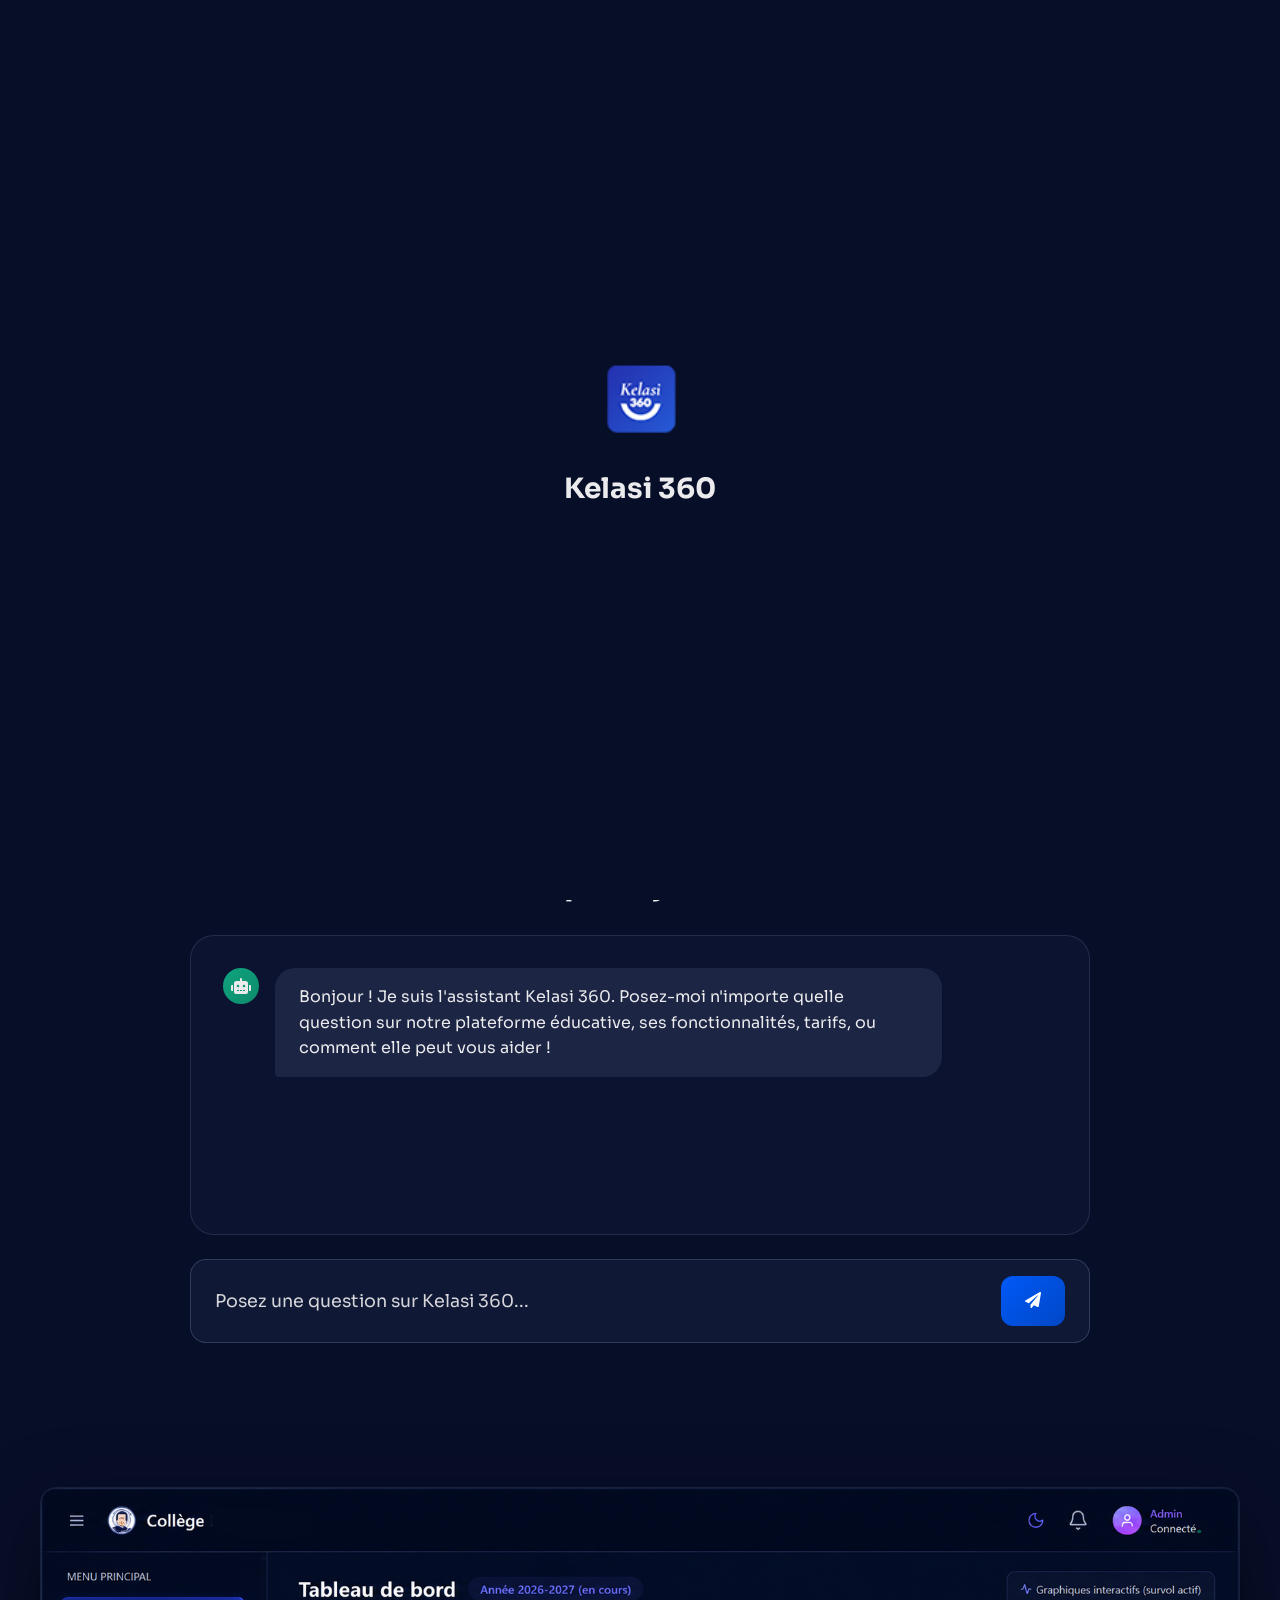
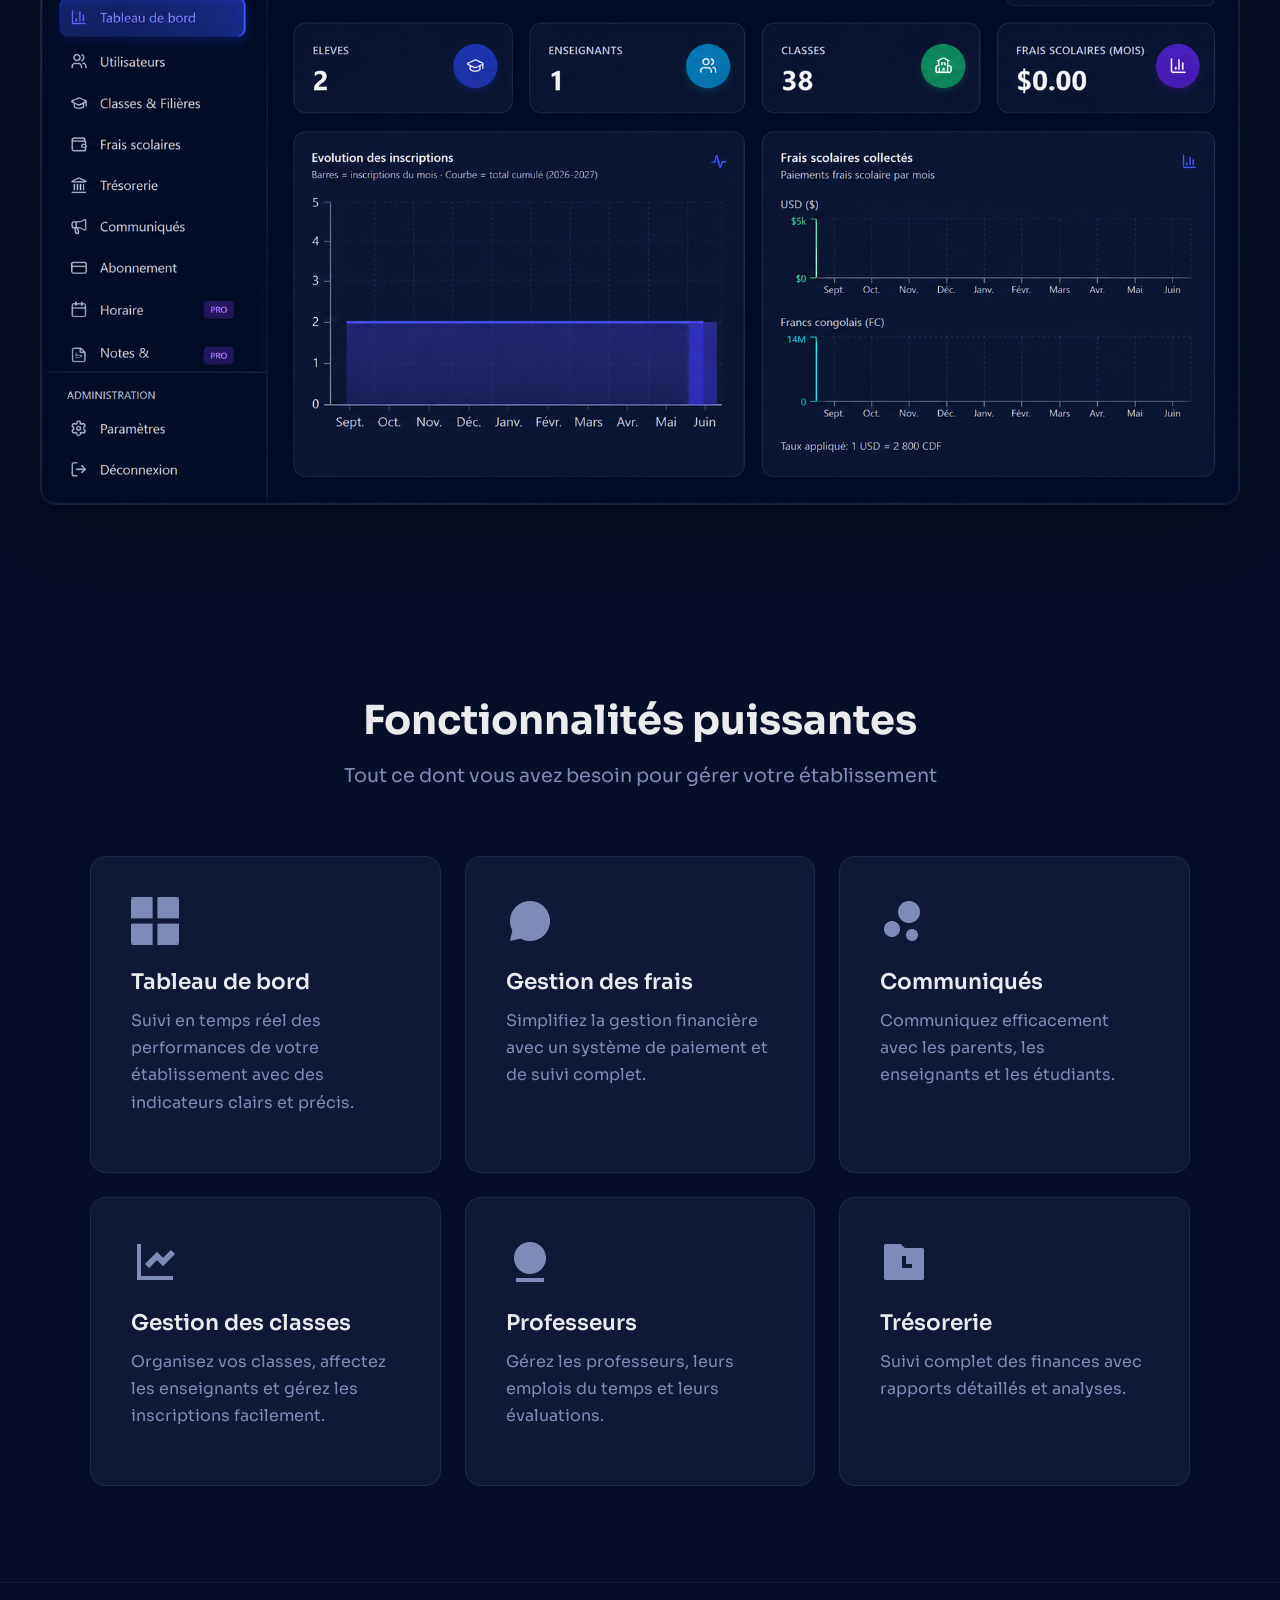
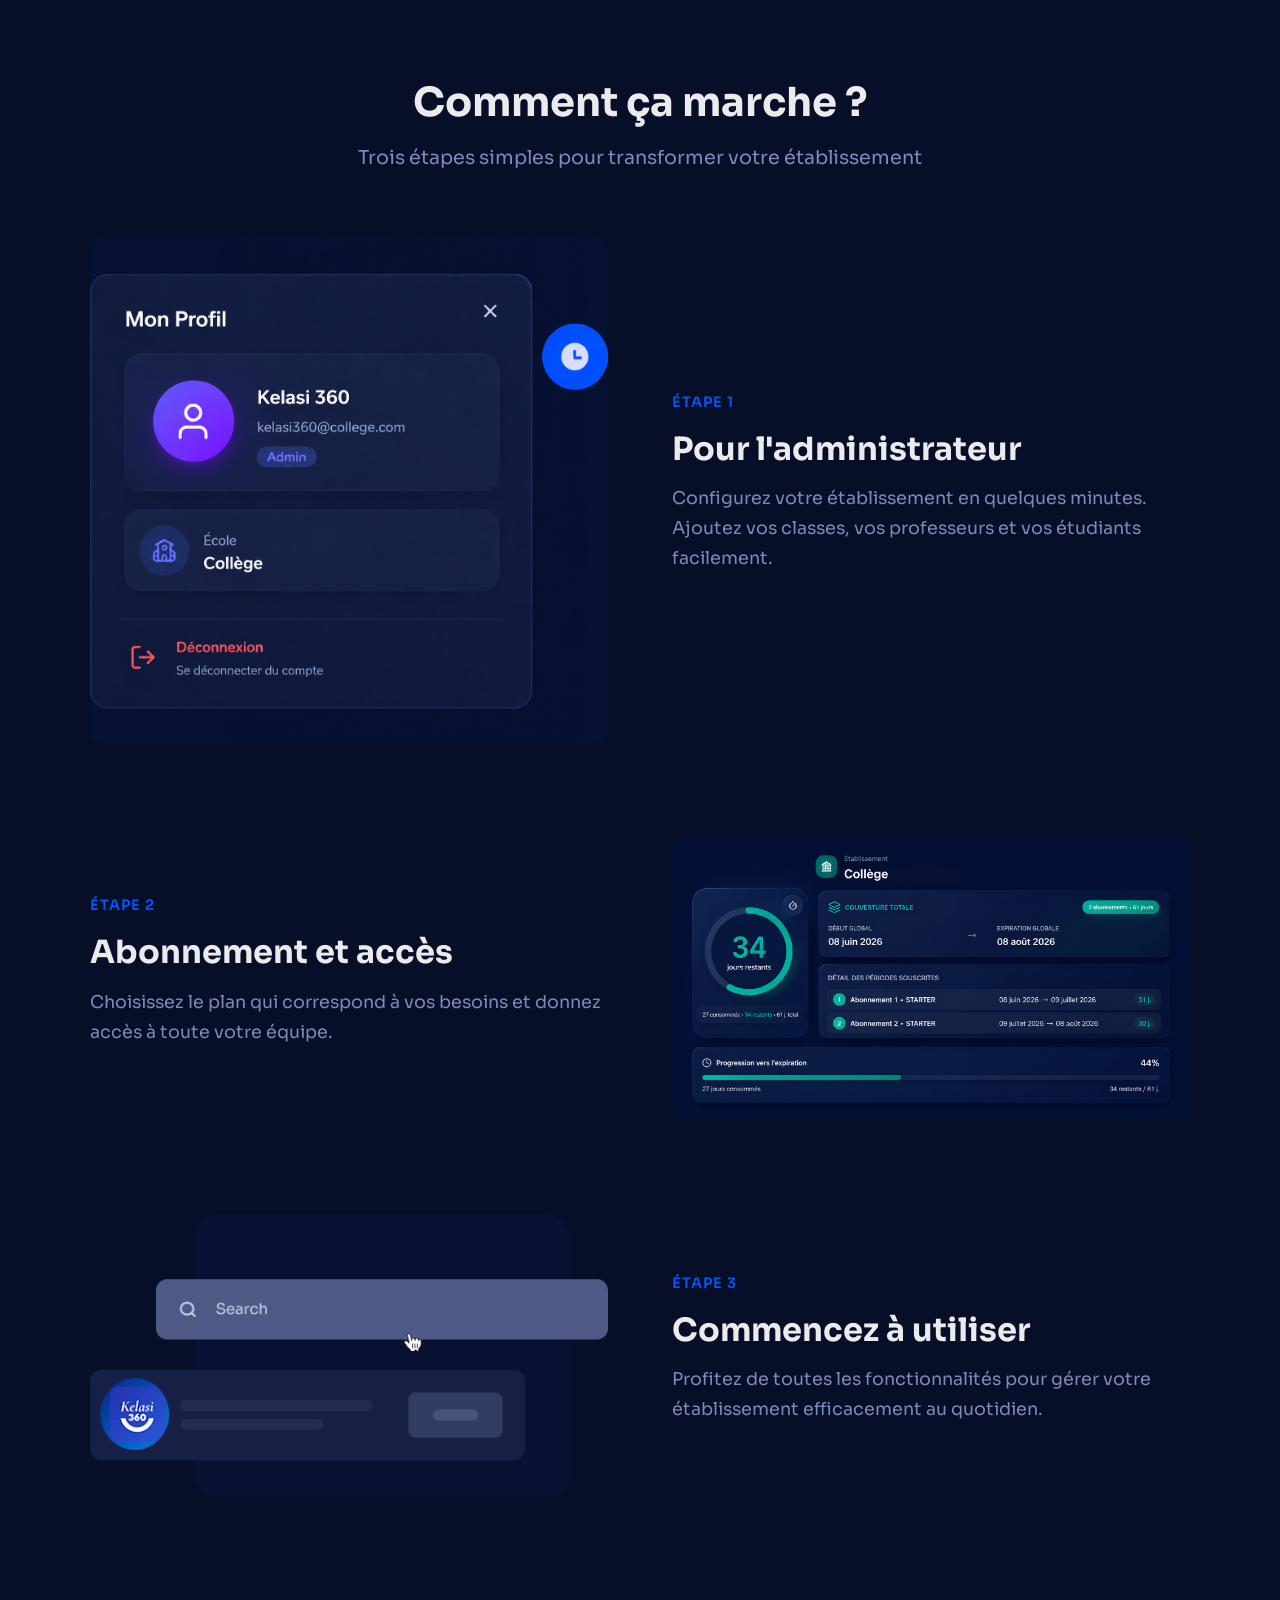
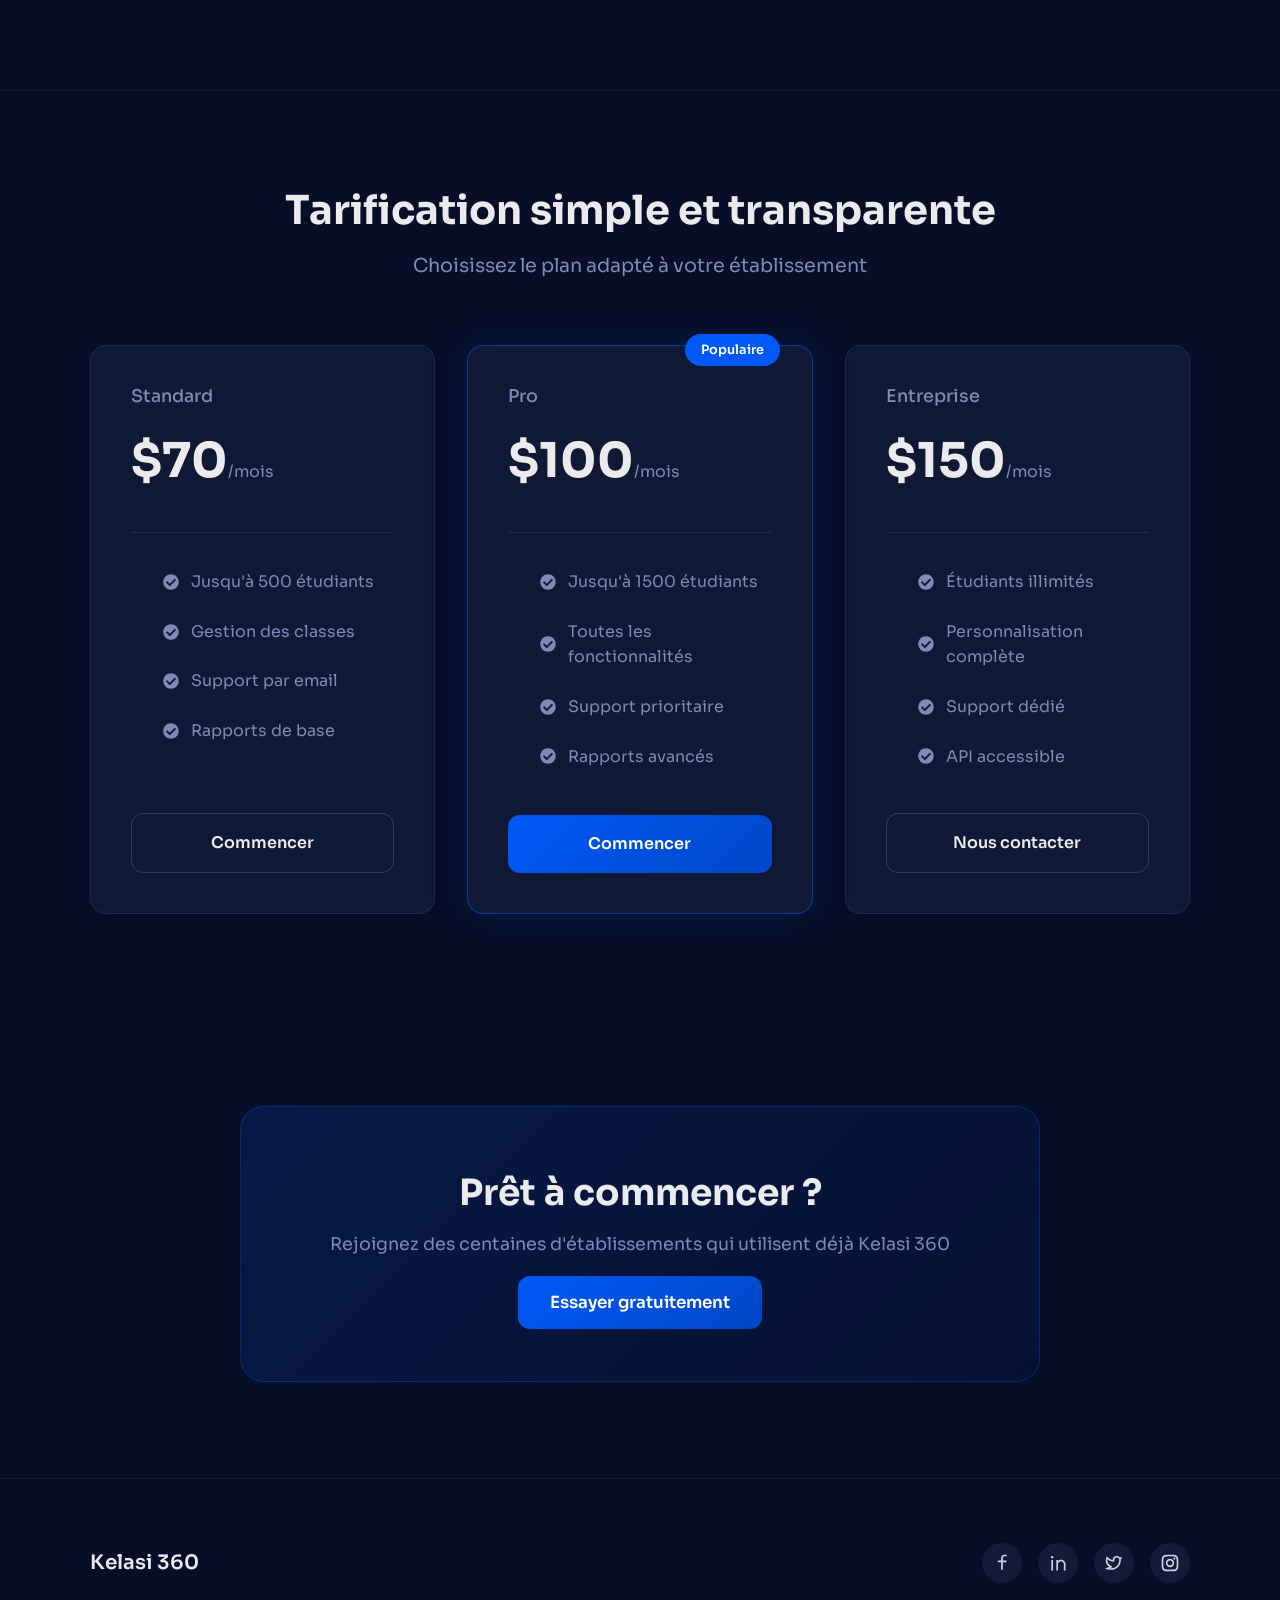
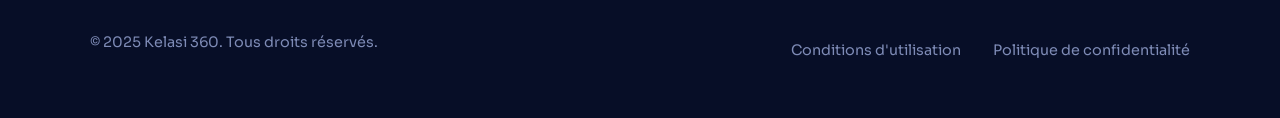
==== commit f1beb0b4: "Animation ouverture du site" ====
--- a/index.html
+++ b/index.html
@@ -21,6 +21,115 @@
   <link href="assets/css/theme.css" rel="stylesheet">
   
   <style>
+    /* Preloader */
+    .preloader {
+      position: fixed;
+      top: 0;
+      left: 0;
+      width: 100%;
+      height: 100%;
+      background: #070e27;
+      display: flex;
+      justify-content: center;
+      align-items: center;
+      z-index: 99999;
+      transition: opacity 0.6s ease, visibility 0.6s ease;
+    }
+
+    .preloader.hidden {
+      opacity: 0;
+      visibility: hidden;
+    }
+
+    .preloader-container {
+      text-align: center;
+    }
+
+    .preloader-logo {
+      margin-bottom: 20px;
+      animation: scaleIn 1s ease-out;
+    }
+
+    .preloader-logo img {
+      width: 100px;
+      height: auto;
+      animation: float 3s ease-in-out infinite;
+    }
+
+    .preloader-text {
+      font-family: "Sora", sans-serif;
+      font-size: 28px;
+      font-weight: 700;
+      color: #EBEBED;
+      margin-bottom: 30px;
+      opacity: 0;
+      animation: fadeInUp 0.8s ease-out 0.5s forwards;
+    }
+
+    .preloader-loader {
+      display: flex;
+      justify-content: center;
+      gap: 8px;
+    }
+
+    .preloader-loader span {
+      width: 12px;
+      height: 12px;
+      background: linear-gradient(135deg, #0059F7 0%, #0047c6 100%);
+      border-radius: 50%;
+      animation: bounce 1.4s ease-in-out infinite both;
+    }
+
+    .preloader-loader span:nth-child(1) {
+      animation-delay: -0.32s;
+    }
+
+    .preloader-loader span:nth-child(2) {
+      animation-delay: -0.16s;
+    }
+
+    @keyframes scaleIn {
+      0% {
+        transform: scale(0);
+        opacity: 0;
+      }
+      100% {
+        transform: scale(1);
+        opacity: 1;
+      }
+    }
+
+    @keyframes float {
+      0%, 100% {
+        transform: translateY(0);
+      }
+      50% {
+        transform: translateY(-15px);
+      }
+    }
+
+    @keyframes fadeInUp {
+      0% {
+        transform: translateY(20px);
+        opacity: 0;
+      }
+      100% {
+        transform: translateY(0);
+        opacity: 1;
+      }
+    }
+
+    @keyframes bounce {
+      0%, 80%, 100% {
+        transform: scale(0);
+        opacity: 0.5;
+      }
+      40% {
+        transform: scale(1);
+        opacity: 1;
+      }
+    }
+
     /* Custom styles for OpenAI-inspired design */
     * {
       margin: 0;
@@ -73,6 +182,7 @@
       align-items: center;
       font-size: 1.25rem;
       font-weight: 600;
+      white-space: nowrap;
     }
 
     .navbar-links {
@@ -111,12 +221,72 @@
       border-radius: 0.5rem;
       font-weight: 500;
       transition: transform 0.2s ease, box-shadow 0.2s ease;
+      white-space: nowrap;
     }
 
     .btn-connect:hover {
       transform: translateY(-2px);
       box-shadow: 0 10px 30px rgba(0, 89, 247, 0.3);
       color: white;
+    }
+
+    /* Hamburger Menu */
+    .hamburger {
+      display: none;
+      flex-direction: column;
+      gap: 5px;
+      background: transparent;
+      border: none;
+      cursor: pointer;
+      padding: 5px;
+      z-index: 1001;
+    }
+
+    .hamburger span {
+      display: block;
+      width: 25px;
+      height: 2px;
+      background-color: #EBEBED;
+      transition: all 0.3s ease;
+    }
+
+    .hamburger.active span:nth-child(1) {
+      transform: translateY(7px) rotate(45deg);
+    }
+
+    .hamburger.active span:nth-child(2) {
+      opacity: 0;
+    }
+
+    .hamburger.active span:nth-child(3) {
+      transform: translateY(-7px) rotate(-45deg);
+    }
+
+    /* Mobile Menu */
+    .mobile-menu {
+      display: none;
+      flex-direction: column;
+      background-color: rgba(7, 14, 39, 0.98);
+      backdrop-filter: blur(10px);
+      border-top: 1px solid rgba(235, 235, 237, 0.1);
+      padding: 1rem 0;
+    }
+
+    .mobile-menu.active {
+      display: flex;
+    }
+
+    .mobile-nav-link {
+      color: #EBEBED;
+      padding: 0.875rem 1.5rem;
+      text-decoration: none;
+      font-size: 1rem;
+      transition: background-color 0.2s ease, color 0.2s ease;
+    }
+
+    .mobile-nav-link:hover {
+      background-color: rgba(0, 89, 247, 0.1);
+      color: #0059F7;
     }
 
     /* Chat Section */
@@ -693,6 +863,14 @@
       .navbar-links {
         gap: 1rem;
       }
+      
+      .hamburger {
+        display: flex;
+      }
+
+      .hero {
+        padding: 6rem 1.5rem 4rem;
+      }
 
       .hero-title {
         font-size: 2.5rem;
@@ -702,19 +880,90 @@
         font-size: 1.1rem;
       }
 
+      .chat-section {
+        padding: 4rem 1.5rem 5rem;
+      }
+
+      .dashboard-preview {
+        padding: 2.5rem 1.5rem 5rem;
+      }
+
+      .features {
+        padding: 5rem 1.5rem;
+      }
+
+      .how-it-works {
+        padding: 5rem 1.5rem;
+      }
+
       .step {
         grid-template-columns: 1fr;
-        gap: 2rem;
+        gap: 1.75rem;
+        margin-bottom: 5rem;
+      }
+
+      .step-content {
+        padding: 1rem 0;
       }
 
       .step:nth-child(even) {
         direction: ltr;
       }
+
+      .pricing {
+        padding: 5rem 1.5rem;
+      }
+
+      .cta-section {
+        padding: 5rem 1.5rem;
+      }
+
+      .cta-container {
+        padding: 3rem 2rem;
+      }
+    }
+
+    @media (max-width: 768px) {
+      .navbar-container {
+        padding: 0.875rem 1.25rem;
+      }
+      
+      .navbar-logo {
+        font-size: 1.1rem;
+      }
+      
+      .navbar-logo img {
+        width: 32px !important;
+        margin-right: 8px !important;
+      }
+      
+      .btn-connect {
+        padding: 0.5rem 1rem;
+        font-size: 0.9rem;
+      }
     }
 
     @media (max-width: 640px) {
+      .navbar-container {
+        padding: 0.75rem 1rem;
+      }
+      
+      .navbar-logo {
+        font-size: 1rem;
+      }
+      
+      .navbar-logo img {
+        width: 28px !important;
+        margin-right: 6px !important;
+      }
+      
+      .btn-connect {
+        padding: 0.45rem 0.9rem;
+        font-size: 0.85rem;
+      }
+      
       .hero {
-        padding: 5rem 1.5rem 3rem;
+        padding: 4rem 1.25rem 2.5rem;
       }
 
       .hero-title {
@@ -725,6 +974,10 @@
         flex-direction: column;
       }
 
+      .chat-section {
+        padding: 3rem 1.25rem 4rem;
+      }
+
       .chat-title {
         font-size: 1.5rem;
       }
@@ -737,8 +990,58 @@
         max-width: 90%;
       }
 
+      .dashboard-preview {
+        padding: 2rem 1.25rem 4rem;
+      }
+
+      .features {
+        padding: 4rem 1.25rem;
+      }
+
+      .feature-card {
+        padding: 1.75rem;
+      }
+
+      .feature-icon {
+        margin-bottom: 1rem;
+      }
+
       .features-grid {
         grid-template-columns: 1fr;
+        gap: 1.25rem;
+      }
+
+      .how-it-works {
+        padding: 4rem 1.25rem;
+      }
+
+      .step {
+        gap: 1.5rem;
+        margin-bottom: 4rem;
+      }
+
+      .step-content {
+        padding: 0;
+      }
+
+      .step-title {
+        font-size: 1.75rem;
+      }
+
+      .pricing {
+        padding: 4rem 1.25rem;
+      }
+
+      .pricing-grid {
+        gap: 1.5rem;
+      }
+
+      .cta-section {
+        padding: 4rem 1.25rem;
+      }
+
+      .cta-container {
+        padding: 2.5rem 1.5rem;
       }
 
       .footer-top, .footer-bottom {
@@ -746,17 +1049,430 @@
         gap: 1.5rem;
       }
     }
+
+    /* Login Modal */
+    .login-modal-overlay {
+      position: fixed;
+      top: 0;
+      left: 0;
+      width: 100%;
+      height: 100%;
+      background: rgba(7, 14, 39, 0.9);
+      backdrop-filter: blur(10px);
+      display: none;
+      justify-content: center;
+      align-items: flex-start;
+      z-index: 9999;
+      padding: 1rem;
+      animation: fadeIn 0.3s ease;
+      overflow-y: auto;
+    }
+
+    .login-modal-overlay.active {
+      display: flex;
+    }
+
+    @keyframes fadeIn {
+      from { opacity: 0; }
+      to { opacity: 1; }
+    }
+
+    .login-modal {
+      background: linear-gradient(135deg, #0f1a3d 0%, #070e27 100%);
+      border-radius: 1.5rem;
+      display: grid;
+      grid-template-columns: 1fr 1fr;
+      max-width: 900px;
+      width: 100%;
+      overflow: hidden;
+      box-shadow: 0 30px 80px rgba(0, 0, 0, 0.5);
+      animation: slideUp 0.4s ease;
+    }
+
+    @keyframes slideUp {
+      from { 
+        transform: translateY(30px);
+        opacity: 0;
+      }
+      to { 
+        transform: translateY(0);
+        opacity: 1;
+      }
+    }
+
+    .login-left {
+      background: linear-gradient(135deg, rgba(0, 89, 247, 0.2) 0%, rgba(0, 89, 247, 0.05) 100%);
+      padding: 1.25rem;
+      display: flex;
+      flex-direction: column;
+      justify-content: center;
+      align-items: center;
+      position: relative;
+      overflow: hidden;
+    }
+
+    .login-left::before {
+      content: '';
+      position: absolute;
+      width: 300px;
+      height: 300px;
+      background: radial-gradient(circle, rgba(0, 89, 247, 0.3) 0%, transparent 70%);
+      top: -50px;
+      right: -50px;
+      animation: pulse 4s ease-in-out infinite;
+    }
+
+    .login-left::after {
+      content: '';
+      position: absolute;
+      width: 200px;
+      height: 200px;
+      background: radial-gradient(circle, rgba(16, 163, 127, 0.2) 0%, transparent 70%);
+      bottom: -30px;
+      left: -30px;
+      animation: pulse 5s ease-in-out infinite;
+    }
+
+    @keyframes pulse {
+      0%, 100% { transform: scale(1); opacity: 1; }
+      50% { transform: scale(1.1); opacity: 0.8; }
+    }
+
+    .login-image-container {
+      position: relative;
+      z-index: 1;
+      animation: float 3s ease-in-out infinite;
+    }
+
+    @keyframes float {
+      0%, 100% { transform: translateY(0); }
+      50% { transform: translateY(-15px); }
+    }
+
+    .login-image {
+      width: 100%;
+      max-width: 240px;
+      height: auto;
+    }
+
+    .login-left-text {
+      position: relative;
+      z-index: 1;
+      text-align: center;
+      margin-top: 1rem;
+    }
+
+    .login-left-title {
+      font-size: 1.25rem;
+      font-weight: 700;
+      margin-bottom: 0.35rem;
+    }
+
+    .login-left-subtitle {
+      color: #7E8BB6;
+      font-size: 0.85rem;
+    }
+
+    .login-right {
+      padding: 1.25rem;
+      display: flex;
+      flex-direction: column;
+    }
+
+    .login-close {
+      align-self: flex-end;
+      background: rgba(126, 139, 182, 0.1);
+      border: none;
+      color: #7E8BB6;
+      width: 40px;
+      height: 40px;
+      border-radius: 50%;
+      cursor: pointer;
+      font-size: 1.2rem;
+      transition: background 0.2s ease, color 0.2s ease;
+    }
+
+    .login-close:hover {
+      background: rgba(0, 89, 247, 0.2);
+      color: #EBEBED;
+    }
+
+    .login-header {
+      margin-bottom: 1.25rem;
+    }
+
+    .login-title {
+      font-size: 1.5rem;
+      font-weight: 700;
+      margin-bottom: 0.35rem;
+    }
+
+    .login-subtitle {
+      color: #7E8BB6;
+      font-size: 0.9rem;
+    }
+
+    .login-form {
+      display: flex;
+      flex-direction: column;
+      gap: 0.875rem;
+    }
+
+    .form-group {
+      display: flex;
+      flex-direction: column;
+      gap: 0.5rem;
+    }
+
+    .form-label {
+      font-size: 0.9rem;
+      font-weight: 500;
+      color: #7E8BB6;
+    }
+
+    .form-input-container {
+      position: relative;
+    }
+
+    .form-input {
+      width: 100%;
+      padding: 0.75rem 1.25rem;
+      padding-right: 3rem;
+      background: rgba(25, 36, 71, 0.5);
+      border: 1px solid rgba(126, 139, 182, 0.2);
+      border-radius: 0.75rem;
+      color: #EBEBED;
+      font-size: 1rem;
+      outline: none;
+      transition: border-color 0.2s ease, box-shadow 0.2s ease;
+    }
+
+    .form-input:focus {
+      border-color: rgba(0, 89, 247, 0.5);
+      box-shadow: 0 0 20px rgba(0, 89, 247, 0.15);
+    }
+
+    .form-input::placeholder {
+      color: #7E8BB6;
+    }
+
+    .password-toggle {
+      position: absolute;
+      right: 1rem;
+      top: 50%;
+      transform: translateY(-50%);
+      background: none;
+      border: none;
+      color: #7E8BB6;
+      cursor: pointer;
+      padding: 0.5rem;
+      transition: color 0.2s ease;
+    }
+
+    .password-toggle:hover {
+      color: #EBEBED;
+    }
+
+    .login-options {
+      display: flex;
+      justify-content: space-between;
+      align-items: center;
+      margin-top: 0.5rem;
+    }
+
+    .remember-me {
+      display: flex;
+      align-items: center;
+      gap: 0.5rem;
+      color: #7E8BB6;
+      font-size: 0.9rem;
+      cursor: pointer;
+    }
+
+    .remember-me input[type="checkbox"] {
+      accent-color: #0059F7;
+      width: 16px;
+      height: 16px;
+    }
+
+    .forgot-password {
+      color: #0059F7;
+      text-decoration: none;
+      font-size: 0.9rem;
+      transition: color 0.2s ease;
+    }
+
+    .forgot-password:hover {
+      color: #0071f7;
+    }
+
+    .login-button {
+      background: linear-gradient(135deg, #0059F7 0%, #0047c6 100%);
+      color: white;
+      border: none;
+      padding: 0.75rem;
+      border-radius: 0.75rem;
+      font-size: 1rem;
+      font-weight: 600;
+      cursor: pointer;
+      margin-top: 0.5rem;
+      transition: transform 0.2s ease, box-shadow 0.2s ease;
+    }
+
+    .login-button:hover {
+      transform: translateY(-2px);
+      box-shadow: 0 10px 30px rgba(0, 89, 247, 0.4);
+    }
+
+    .login-divider {
+      display: flex;
+      align-items: center;
+      gap: 1rem;
+      margin: 1rem 0;
+      color: #7E8BB6;
+    }
+
+    .login-divider::before,
+    .login-divider::after {
+      content: '';
+      flex: 1;
+      height: 1px;
+      background: rgba(126, 139, 182, 0.2);
+    }
+
+    .social-login {
+      display: flex;
+      gap: 1rem;
+    }
+
+    .social-button {
+      flex: 1;
+      padding: 0.625rem;
+      border: 1px solid rgba(126, 139, 182, 0.2);
+      background: rgba(25, 36, 71, 0.3);
+      border-radius: 0.75rem;
+      color: #EBEBED;
+      cursor: pointer;
+      display: flex;
+      align-items: center;
+      justify-content: center;
+      gap: 0.5rem;
+      transition: border-color 0.2s ease, background 0.2s ease;
+    }
+
+    .social-button:hover {
+      border-color: rgba(0, 89, 247, 0.3);
+      background: rgba(25, 36, 71, 0.5);
+    }
+
+    .signup-link {
+      text-align: center;
+      margin-top: 1rem;
+      color: #7E8BB6;
+      font-size: 0.85rem;
+    }
+
+    .signup-link a {
+      color: #0059F7;
+      font-weight: 600;
+      text-decoration: none;
+      transition: color 0.2s ease;
+    }
+
+    .signup-link a:hover {
+      color: #0071f7;
+    }
+
+    @media (max-width: 968px) {
+      .login-modal {
+        grid-template-columns: 1fr;
+        max-width: 500px;
+        margin: auto 0;
+      }
+
+      .login-left {
+        display: none;
+      }
+    }
+
+    @media (max-width: 640px) {
+      .login-modal-overlay {
+        padding: 1rem;
+      }
+
+      .login-right {
+        padding: 1.5rem 1.25rem;
+      }
+
+      .login-close {
+        width: 36px;
+        height: 36px;
+        font-size: 1rem;
+      }
+
+      .login-title {
+        font-size: 1.35rem;
+      }
+
+      .login-subtitle {
+        font-size: 0.85rem;
+      }
+
+      .form-label {
+        font-size: 0.85rem;
+      }
+
+      .form-input {
+        font-size: 0.95rem;
+      }
+
+      .login-options {
+        font-size: 0.85rem;
+      }
+
+      .social-login {
+        flex-direction: column;
+        gap: 0.75rem;
+      }
+
+      .social-button {
+        padding: 0.5rem;
+      }
+
+      .signup-link {
+        font-size: 0.8rem;
+      }
+    }
   </style>
 </head>
 
 <body>
+  <!-- Preloader -->
+  <div class="preloader" id="preloader">
+    <div class="preloader-container">
+      <div class="preloader-logo">
+        <img src="assets/img/gallery/logo.png" alt="Kelasi 360">
+      </div>
+      <div class="preloader-text">Kelasi 360</div>
+      <div class="preloader-loader">
+        <span></span>
+        <span></span>
+        <span></span>
+      </div>
+    </div>
+  </div>
   <!-- Navigation -->
   <nav class="navbar">
     <div class="navbar-container">
-      <a href="#" class="navbar-logo">
+      <a href="#" class="navbar-logo" id="navbarLogo">
         <img src="assets/img/gallery/logo.png" alt="Kelasi 360" style="width: 40px; margin-right: 12px;">
         Kelasi 360
       </a>
+      <button class="hamburger" id="hamburger">
+        <span></span>
+        <span></span>
+        <span></span>
+      </button>
       <div class="navbar-links">
         <a href="#features" class="nav-link">Fonctionnalités</a>
         <a href="#how-it-works" class="nav-link">Comment ça marche</a>
@@ -768,6 +1484,14 @@
         </div>
         <a href="#" class="btn-connect">Se Connecter</a>
       </div>
+    </div>
+    <!-- Mobile Menu -->
+    <div class="mobile-menu" id="mobileMenu">
+      <a href="#features" class="mobile-nav-link">Fonctionnalités</a>
+      <a href="#how-it-works" class="mobile-nav-link">Comment ça marche</a>
+      <a href="#pricing" class="mobile-nav-link">Tarifs</a>
+      <a href="#" class="mobile-nav-link">Développeurs</a>
+      <a href="#" class="mobile-nav-link">Entreprise</a>
     </div>
   </nav>
 
@@ -985,6 +1709,75 @@
       </div>
     </div>
   </footer>
+
+  <!-- Login Modal -->
+  <div class="login-modal-overlay" id="loginModal">
+    <div class="login-modal">
+      <!-- Left Side - Floating Image -->
+      <div class="login-left">
+        <div class="login-image-container">
+          <img src="assets/img/gallery/logo.png" alt="Connexion Kelasi 360" class="login-image">
+        </div>
+        <div class="login-left-text">
+          <h3 class="login-left-title">Bienvenue retour !</h3>
+          <p class="login-left-subtitle">Connectez-vous pour accéder à votre espace Kelasi 360</p>
+        </div>
+      </div>
+      
+      <!-- Right Side - Login Form -->
+      <div class="login-right">
+        <button class="login-close" id="loginClose">
+          <i class="fas fa-times"></i>
+        </button>
+        
+        <div class="login-header">
+          <h2 class="login-title">Se connecter</h2>
+          <p class="login-subtitle">Entrez vos identifiants pour accéder à votre compte</p>
+        </div>
+        
+        <form class="login-form">
+          <div class="form-group">
+            <label class="form-label" for="loginEmail">Email</label>
+            <div class="form-input-container">
+              <input type="email" id="loginEmail" class="form-input" placeholder="exemple@email.com" required>
+            </div>
+          </div>
+          
+          <div class="form-group">
+            <label class="form-label" for="loginPassword">Mot de passe</label>
+            <div class="form-input-container">
+              <input type="password" id="loginPassword" class="form-input" placeholder="Votre mot de passe" required>
+              <button type="button" class="password-toggle" id="passwordToggle">
+                <i class="fas fa-eye" id="passwordIcon"></i>
+              </button>
+            </div>
+          </div>
+          
+          <div class="login-options">
+            <label class="remember-me">
+              <input type="checkbox"> Se souvenir de moi
+            </label>
+            <a href="#" class="forgot-password">Mot de passe oublié ?</a>
+          </div>
+          
+          <button type="submit" class="login-button">Se connecter</button>
+          
+          <div class="login-divider">Ou continuer avec</div>
+          
+          <div class="social-login">
+            <button type="button" class="social-button">
+              <i class="fab fa-google"></i> Google
+            </button>
+            <button type="button" class="social-button">
+              <i class="fab fa-microsoft"></i> Microsoft
+            </button>
+          </div>
+        </form>
+        
+        <p class="signup-link">Pas encore de compte ? <a href="#">S'inscrire</a></p>
+      </div>
+    </div>
+  </div>
 
   <!-- Scripts -->
   <script src="vendors/@popperjs/popper.min.js"></script>
@@ -1133,6 +1926,101 @@
         behavior: 'smooth'
       });
     });
+
+    // Login Modal Functionality
+    const loginModal = document.getElementById('loginModal');
+    const loginButton = document.querySelector('.btn-connect');
+    const loginClose = document.getElementById('loginClose');
+    const passwordToggle = document.getElementById('passwordToggle');
+    const passwordInput = document.getElementById('loginPassword');
+    const passwordIcon = document.getElementById('passwordIcon');
+
+    // Open login modal
+    loginButton.addEventListener('click', function(e) {
+      e.preventDefault();
+      loginModal.classList.add('active');
+      document.body.style.overflow = 'hidden';
+    });
+
+    // Close login modal
+    loginClose.addEventListener('click', function() {
+      loginModal.classList.remove('active');
+      document.body.style.overflow = '';
+    });
+
+    // Close modal when clicking outside
+    loginModal.addEventListener('click', function(e) {
+      if (e.target === loginModal) {
+        loginModal.classList.remove('active');
+        document.body.style.overflow = '';
+      }
+    });
+
+    // Password toggle functionality
+    passwordToggle.addEventListener('click', function() {
+      if (passwordInput.type === 'password') {
+        passwordInput.type = 'text';
+        passwordIcon.classList.remove('fa-eye');
+        passwordIcon.classList.add('fa-eye-slash');
+      } else {
+        passwordInput.type = 'password';
+        passwordIcon.classList.remove('fa-eye-slash');
+        passwordIcon.classList.add('fa-eye');
+      }
+    });
+
+    // Mobile Menu Toggle
+    const hamburger = document.getElementById('hamburger');
+    const mobileMenu = document.getElementById('mobileMenu');
+    const navbarLogo = document.getElementById('navbarLogo');
+    const mobileNavLinks = document.querySelectorAll('.mobile-nav-link');
+
+    // Toggle mobile menu function
+    function toggleMobileMenu() {
+      hamburger.classList.toggle('active');
+      mobileMenu.classList.toggle('active');
+      const isActive = mobileMenu.classList.contains('active');
+      document.body.style.overflow = isActive ? 'hidden' : '';
+    }
+
+    // Close mobile menu function
+    function closeMobileMenu() {
+      hamburger.classList.remove('active');
+      mobileMenu.classList.remove('active');
+      document.body.style.overflow = '';
+    }
+
+    // Event listeners for toggle
+    hamburger.addEventListener('click', toggleMobileMenu);
+    navbarLogo.addEventListener('click', function(e) {
+      // Only toggle menu on mobile
+      if (window.innerWidth <= 968) {
+        e.preventDefault();
+        toggleMobileMenu();
+      }
+    });
+
+    // Close menu when clicking a link
+    mobileNavLinks.forEach(link => {
+      link.addEventListener('click', function() {
+        closeMobileMenu();
+      });
+    });
+
+    // Close menu when resizing to desktop
+    window.addEventListener('resize', function() {
+      if (window.innerWidth > 968) {
+        closeMobileMenu();
+      }
+    });
+
+    // Preloader
+    window.addEventListener('load', function() {
+      setTimeout(function() {
+        const preloader = document.getElementById('preloader');
+        preloader.classList.add('hidden');
+      }, 4500); // 4.5 seconds
+    });
   </script>
 </body>
 
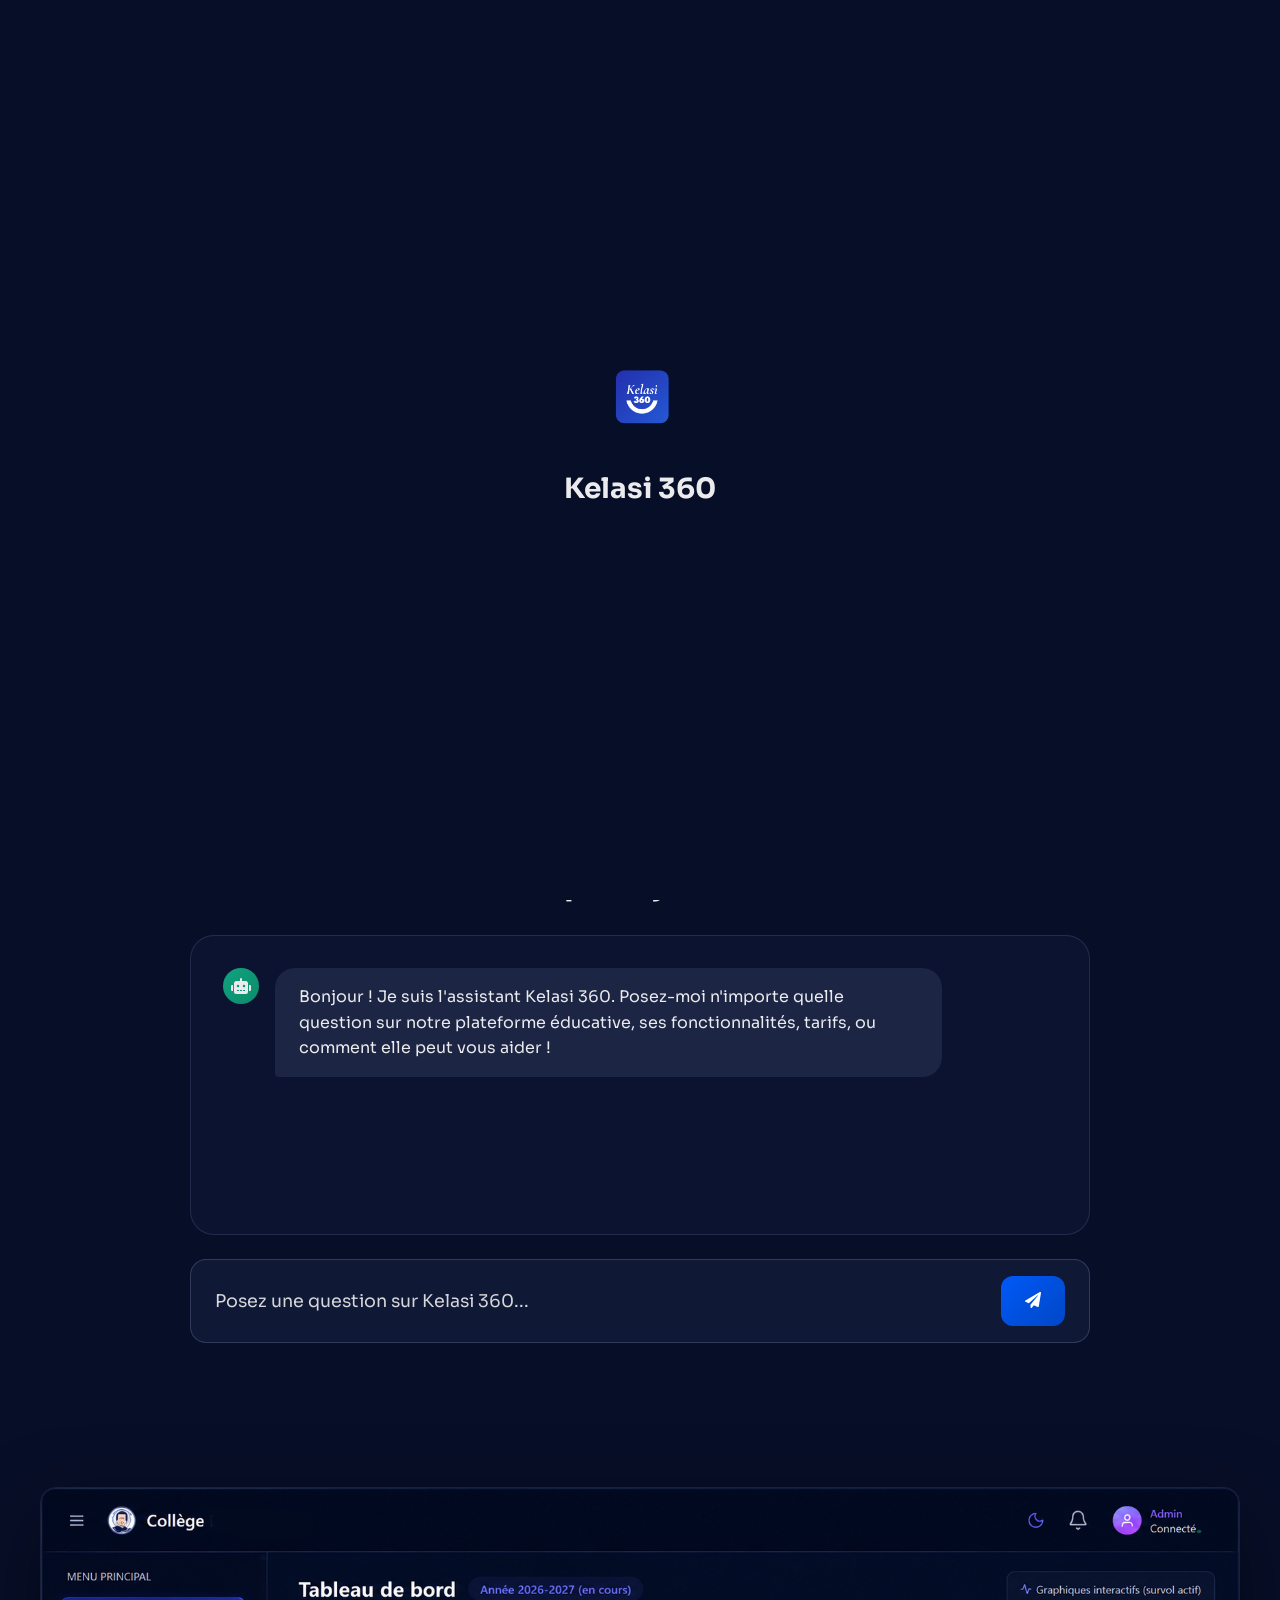
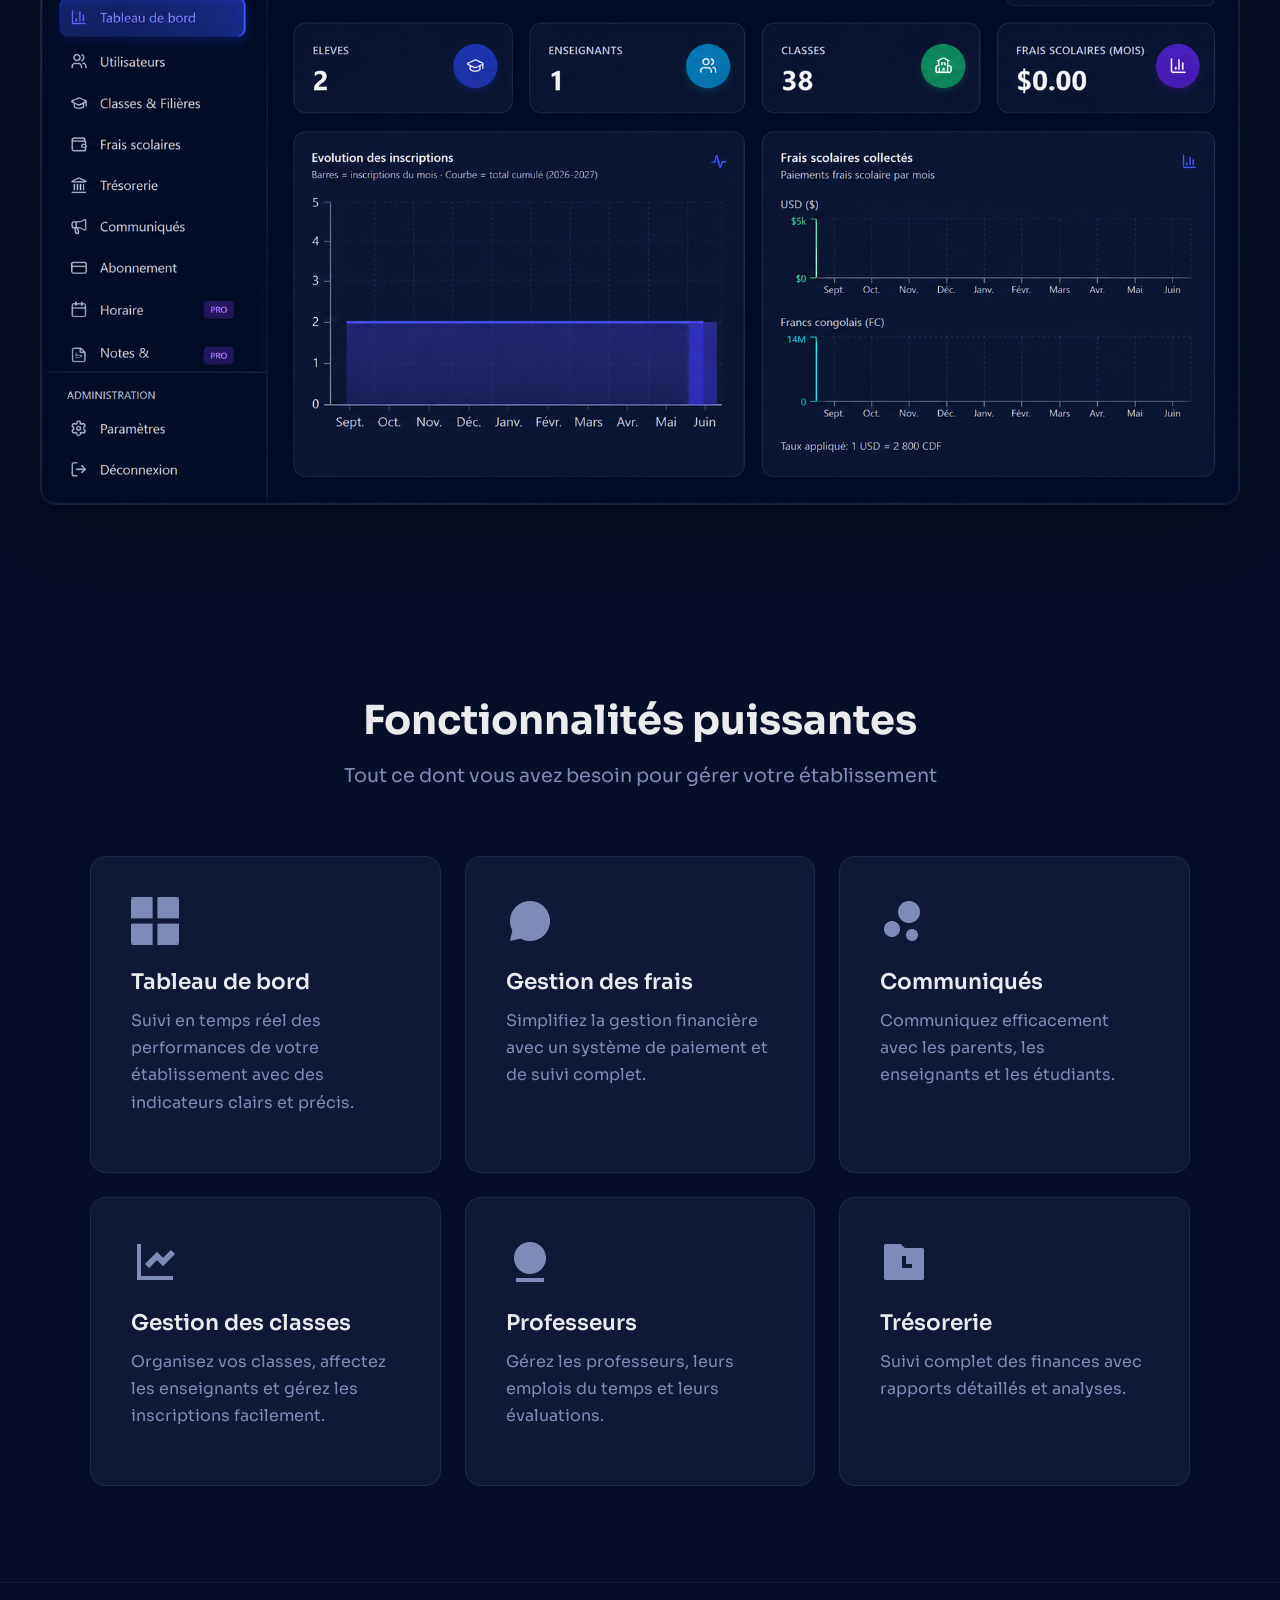
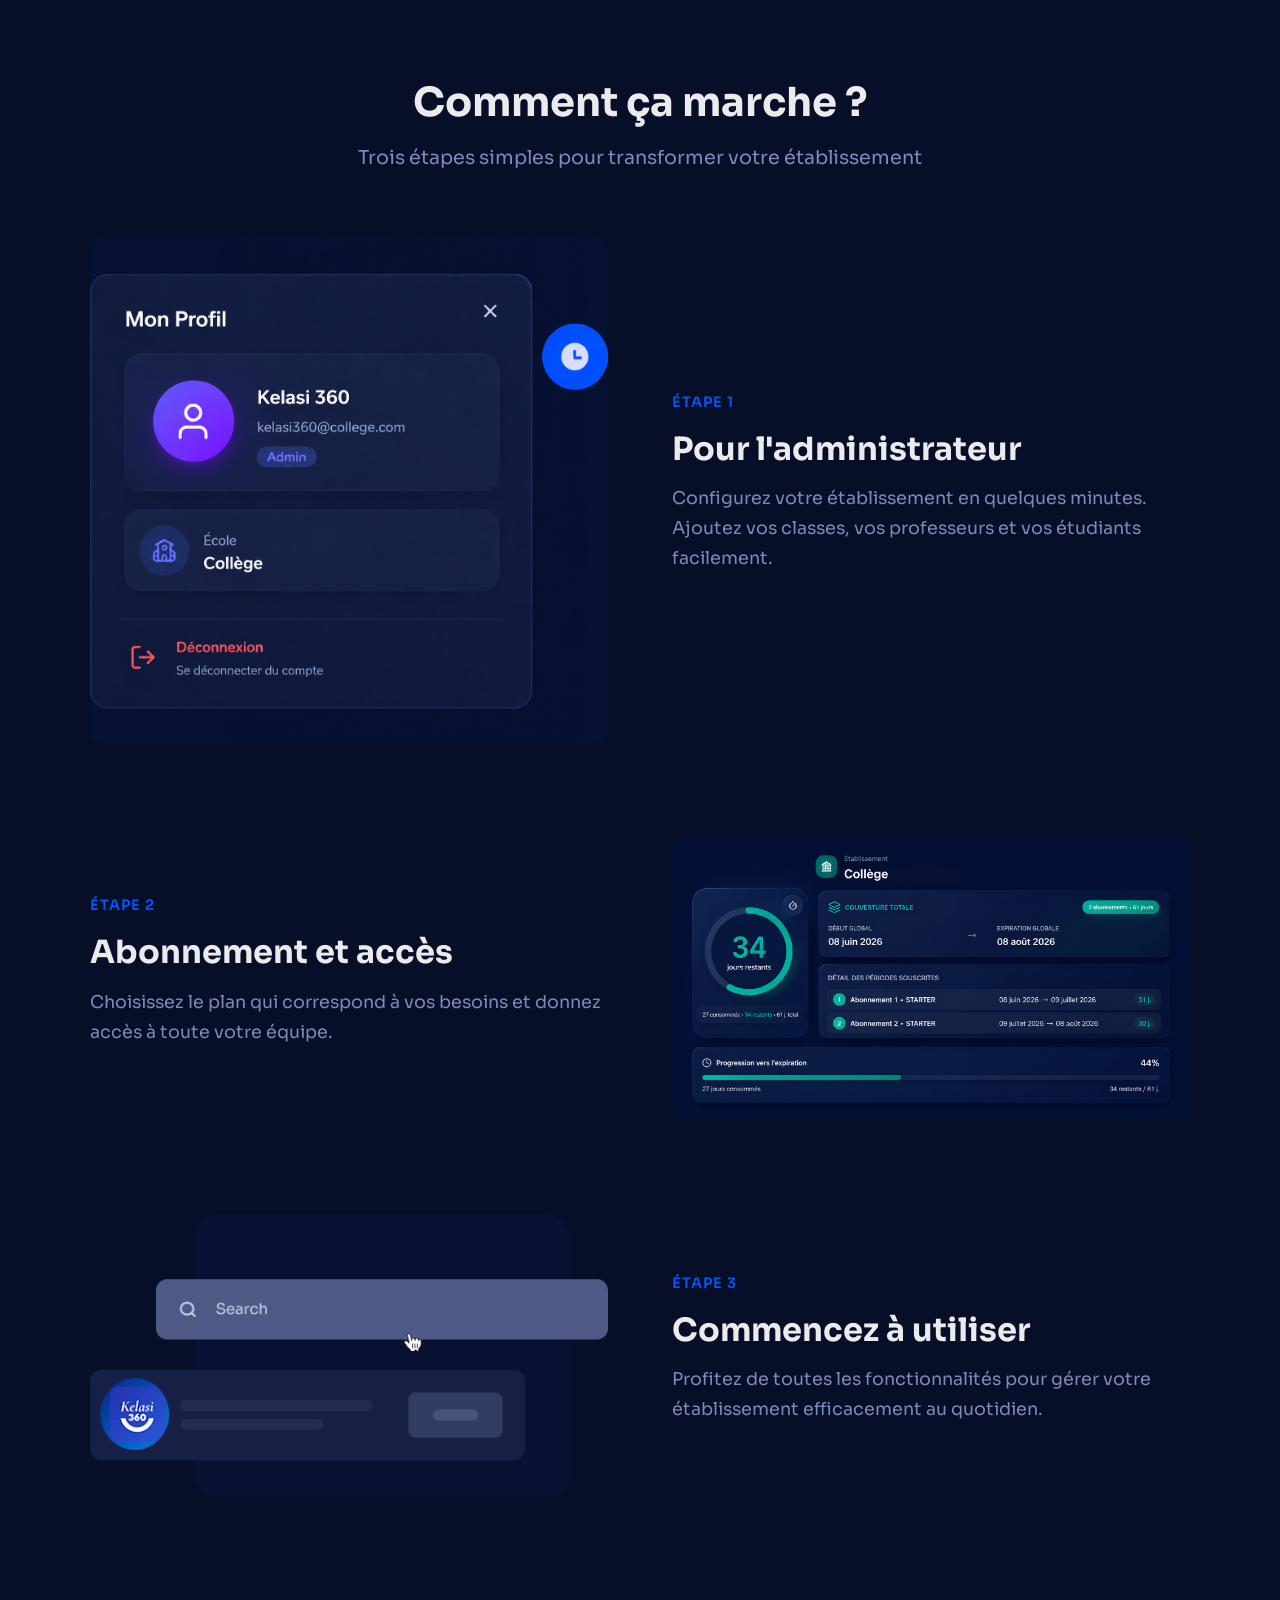
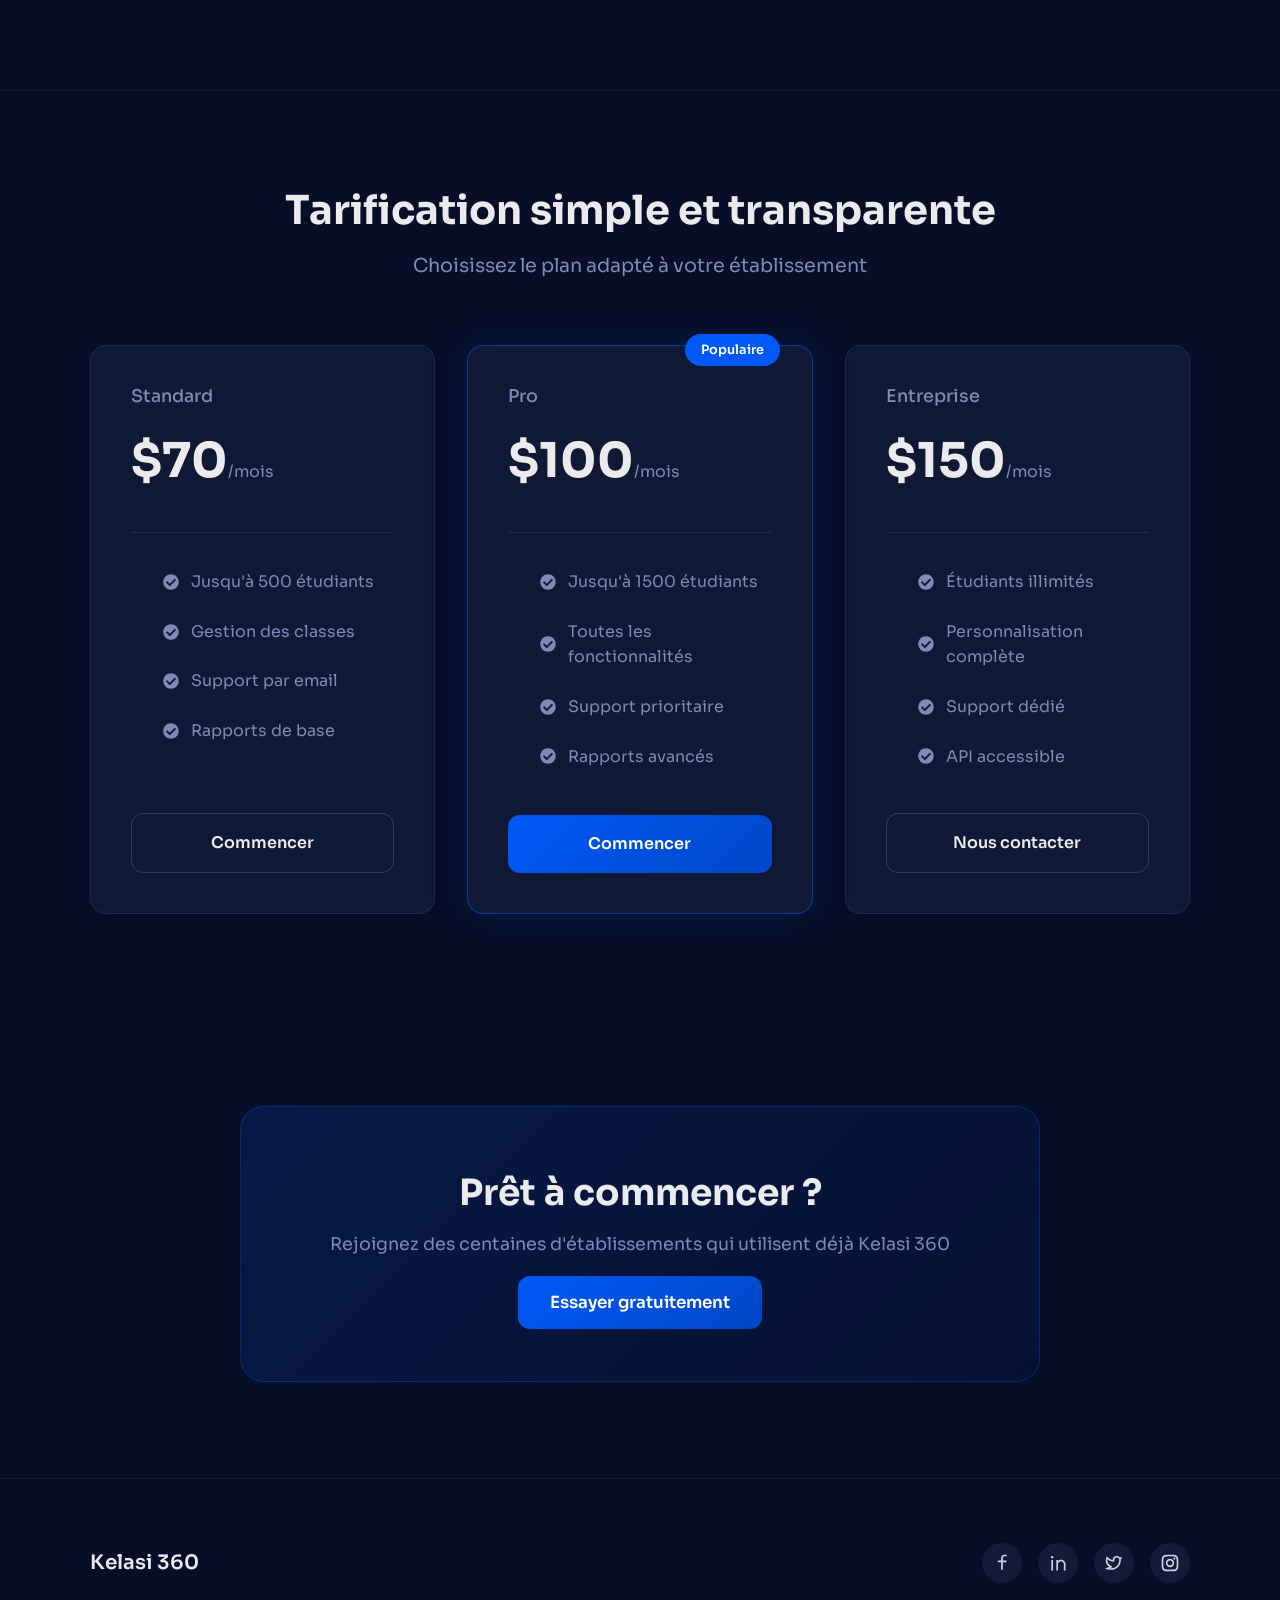
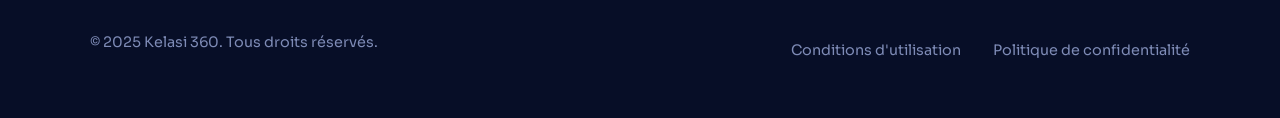
==== commit 17bd2aa8: "amelioration de petit erreur sur l'adaptation et chargement du site" ====
--- a/index.html
+++ b/index.html
@@ -984,6 +984,14 @@
 
       .chat-messages {
         padding: 1.5rem;
+      }
+
+      .chat-input-container {
+        padding: 0.75rem 1rem;
+      }
+      
+      .chat-input {
+        font-size: 0.78rem;
       }
 
       .chat-bubble {
@@ -1761,17 +1769,6 @@
           </div>
           
           <button type="submit" class="login-button">Se connecter</button>
-          
-          <div class="login-divider">Ou continuer avec</div>
-          
-          <div class="social-login">
-            <button type="button" class="social-button">
-              <i class="fab fa-google"></i> Google
-            </button>
-            <button type="button" class="social-button">
-              <i class="fab fa-microsoft"></i> Microsoft
-            </button>
-          </div>
         </form>
         
         <p class="signup-link">Pas encore de compte ? <a href="#">S'inscrire</a></p>
@@ -1793,9 +1790,9 @@
       'kelasi 360 c\'est quoi': 'Kelasi 360 est une plateforme éducative complète qui permet de gérer les étudiants, les enseignants, les classes, les frais scolaires et bien plus encore dans un seul système intelligent.',
       'fonctionnalités': 'Kelasi 360 propose de nombreuses fonctionnalités puissantes : Tableau de bord en temps réel, gestion des frais scolaires, communication avec les parents, gestion des classes et des enseignants, suivi financier complet (trésorerie), et bien d\'autres !',
       'fonctionnalite': 'Kelasi 360 propose de nombreuses fonctionnalités puissantes : Tableau de bord en temps réel, gestion des frais scolaires, communication avec les parents, gestion des classes et des enseignants, suivi financier complet (trésorerie), et bien d\'autres !',
-      'tarifs': 'Nos tarifs sont simples et transparents : Standard à partir de 70€/mois, Pro (populaire) à partir de 100€/mois avec toutes les fonctionnalités, et Entreprise à partir de 150€/mois pour les grands établissements.',
-      'tarif': 'Nos tarifs sont simples et transparents : Standard à partir de 70€/mois, Pro (populaire) à partir de 100€/mois avec toutes les fonctionnalités, et Entreprise à partir de 150€/mois pour les grands établissements.',
-      'prix': 'Nos tarifs sont simples et transparents : Standard à partir de 70€/mois, Pro (populaire) à partir de 100€/mois avec toutes les fonctionnalités, et Entreprise à partir de 150€/mois pour les grands établissements.',
+      'tarifs': 'Nos tarifs sont simples et transparents : Standard à partir de 70$/mois, Pro (populaire) à partir de 100$/mois avec toutes les fonctionnalités, et Entreprise à partir de 150$/mois pour les grands établissements.',
+      'tarif': 'Nos tarifs sont simples et transparents : Standard à partir de 70$/mois, Pro (populaire) à partir de 100$/mois avec toutes les fonctionnalités, et Entreprise à partir de 150$/mois pour les grands établissements.',
+      'prix': 'Nos tarifs sont simples et transparents : Standard à partir de 70$/mois, Pro (populaire) à partir de 100$/mois avec toutes les fonctionnalités, et Entreprise à partir de 150$/mois pour les grands établissements.',
       'comment ça marche': 'C\'est très simple ! 1) Configurez votre établissement en quelques minutes, 2) Choisissez le plan qui correspond à vos besoins, 3) Commencez immédiatement à utiliser toutes les fonctionnalités pour gérer votre établissement efficacement !',
       'tableau de bord': 'Notre tableau de bord offre un suivi en temps réel des performances de votre établissement avec des indicateurs clairs et précis. Visualisez toutes vos données importantes en un seul endroit !',
       'frais scolaires': 'Gérez facilement tous les frais scolaires grâce à notre système complet de paiement et de suivi. Plus de paperasse, tout est numérique et organisé !',
@@ -2014,10 +2011,19 @@
       }
     });
 
-    // Preloader
+    // Preloader - disable scrolling while visible
+    document.body.style.overflow = 'hidden';
+    const preloader = document.getElementById('preloader');
+    
+    // Re-enable scrolling when preloader transition ends
+    preloader.addEventListener('transitionend', function(e) {
+      if (e.target.classList.contains('hidden')) {
+        document.body.style.overflow = '';
+      }
+    });
+    
     window.addEventListener('load', function() {
       setTimeout(function() {
-        const preloader = document.getElementById('preloader');
         preloader.classList.add('hidden');
       }, 4500); // 4.5 seconds
     });
